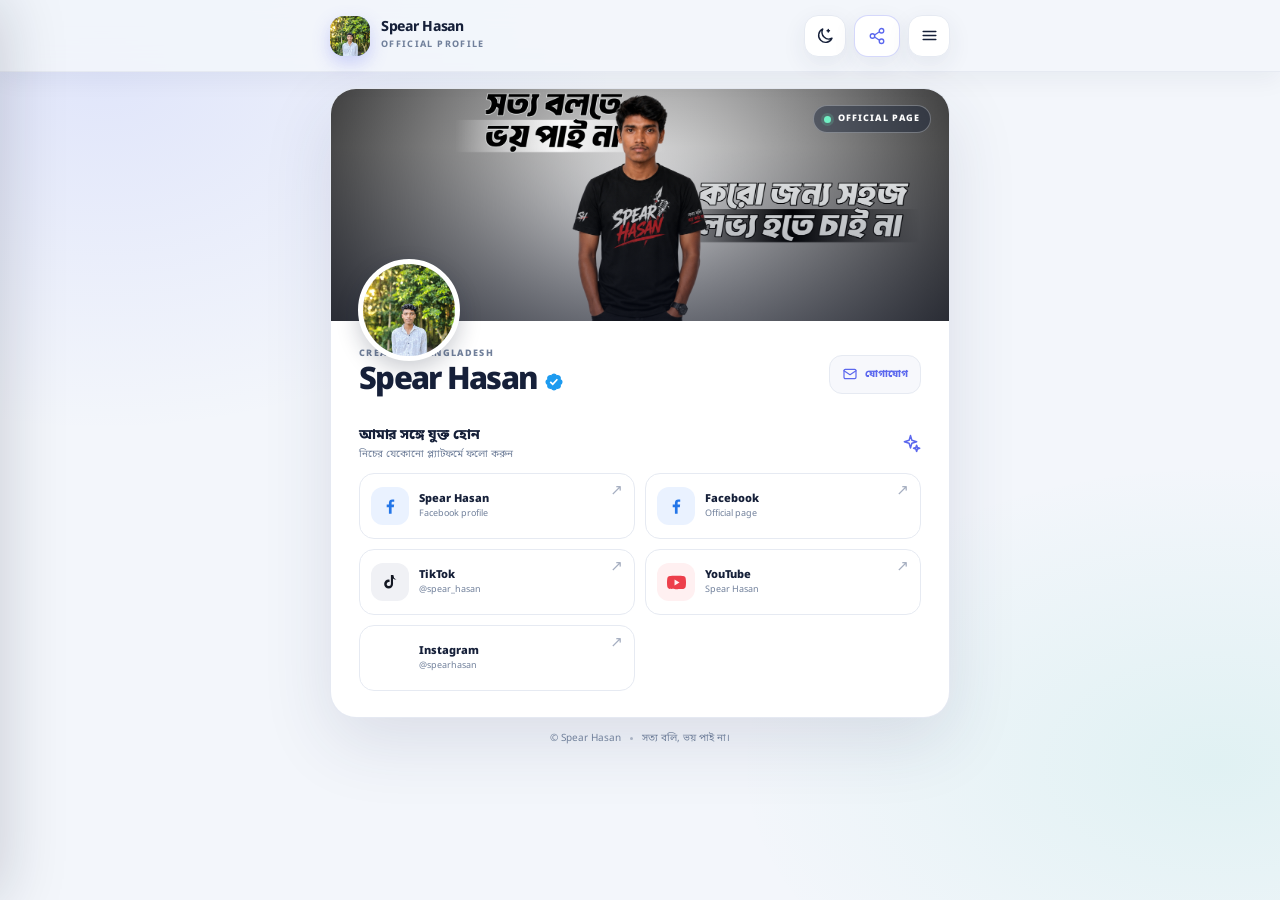
==== index.html @ 10ffd7e9 "Add comprehensive SEO metadata, structured data, and favicon references to homepage" ====
<!doctype html>
<html lang="bn">
<head>
  <meta charset="utf-8">
  <meta name="viewport" content="width=device-width, initial-scale=1">
  <meta name="theme-color" content="#f4f7fc">
  
  <!-- Primary SEO -->
  <meta name="description" content="Spear Hasan (স্পেয়ার হাসান) — Official website of a Bangladeshi content creator and YouTuber creating social-awareness and storytelling content.">
  <meta name="robots" content="index, follow, max-image-preview:large, max-snippet:-1, max-video-preview:-1">
  <meta name="author" content="Spear Hasan">
  <link rel="canonical" href="https://spearhasan.github.io/social/">
  
  <!-- Open Graph -->
  <meta property="og:type" content="website">
  <meta property="og:title" content="Spear Hasan | Official Website">
  <meta property="og:description" content="Official website of Spear Hasan — Bangladeshi content creator and YouTuber.">
  <meta property="og:url" content="https://spearhasan.github.io/social/">
  <meta property="og:site_name" content="Spear Hasan">
  <meta property="og:image" content="https://spearhasan.github.io/social/pngs/spear-hasan-profile.jpg">
  <meta property="og:image:alt" content="Spear Hasan official profile">
  
  <!-- Twitter Card -->
  <meta name="twitter:card" content="summary_large_image">
  <meta name="twitter:title" content="Spear Hasan | Official Website">
  <meta name="twitter:description" content="Official website of Spear Hasan — Bangladeshi content creator and YouTuber.">
  <meta name="twitter:image" content="https://spearhasan.github.io/social/pngs/spear-hasan-profile.jpg">
  <meta name="twitter:image:alt" content="Spear Hasan profile">
  
  <!-- Favicon -->
  <link rel="icon" type="image/png" sizes="16x16" href="https://spearhasan.github.io/social/pngs/Favicon/favicon-16x16.png">
  <link rel="icon" type="image/png" sizes="32x32" href="https://spearhasan.github.io/social/pngs/Favicon/favicon-32x32.png">
  <link rel="icon" type="image/png" sizes="48x48" href="https://spearhasan.github.io/social/pngs/Favicon/favicon-48x48.png">
  <link rel="icon" type="image/png" sizes="192x192" href="https://spearhasan.github.io/social/pngs/Favicon/favicon-192x192.png">
  <link rel="icon" type="image/png" sizes="512x512" href="https://spearhasan.github.io/social/pngs/Favicon/favicon-512x512.png">
  <link rel="apple-touch-icon" sizes="180x180" href="https://spearhasan.github.io/social/pngs/Favicon/favicon-180x180.png">
  <link rel="shortcut icon" href="https://spearhasan.github.io/social/pngs/Favicon/favicon.ico">
  
  <!-- Web App Manifest -->
  <link rel="manifest" href="https://spearhasan.github.io/social/site.webmanifest">
  
  <title>Spear Hasan | Official Website</title>
  
  <!-- Structured Data: Person + ProfilePage + WebSite -->
  <script type="application/ld+json">
  {
    "@context": "https://schema.org",
    "@graph": [
      {
        "@type": "WebSite",
        "@id": "https://spearhasan.github.io/social/#website",
        "url": "https://spearhasan.github.io/social/",
        "name": "Spear Hasan Official Website",
        "description": "Official website of Spear Hasan, a Bangladeshi content creator and YouTuber.",
        "publisher": {
          "@id": "https://spearhasan.github.io/social/#person"
        }
      },
      {
        "@type": "ProfilePage",
        "@id": "https://spearhasan.github.io/social/#profilepage",
        "url": "https://spearhasan.github.io/social/",
        "name": "Spear Hasan | Official Website",
        "description": "Official profile and social links of Spear Hasan.",
        "isPartOf": {
          "@id": "https://spearhasan.github.io/social/#website"
        },
        "mainEntity": {
          "@id": "https://spearhasan.github.io/social/#person"
        }
      },
      {
        "@type": "Person",
        "@id": "https://spearhasan.github.io/social/#person",
        "name": "Spear Hasan",
        "alternateName": [
          "স্পেয়ার হাসান",
          "স্পিয়ার হাসান",
          "SPEAR HASAN"
        ],
        "url": "https://spearhasan.github.io/social/",
        "image": {
          "@type": "ImageObject",
          "url": "https://spearhasan.github.io/social/pngs/spear-hasan-profile.jpg",
          "width": 512,
          "height": 512
        },
        "jobTitle": "Content Creator, YouTuber",
        "description": "Spear Hasan is a Bangladeshi content creator and YouTuber creating Bengali social-awareness and storytelling content.",
        "knowsAbout": [
          "Content Creation",
          "Social Awareness",
          "Storytelling",
          "Bengali Media"
        ],
        "sameAs": [
          "https://www.facebook.com/spearhasan1",
          "https://www.facebook.com/spearhasan2",
          "https://www.tiktok.com/@spear_hasan",
          "https://www.youtube.com/@spear_hasan",
          "https://www.instagram.com/spearhasan"
        ]
      }
    ]
  }
  </script>
  
  <link rel="stylesheet" href="style.css">
  <script src="main.js" defer></script>
</head>
<body data-theme="light">
  <svg class="icon-library" xmlns="http://www.w3.org/2000/svg" aria-hidden="true">
    <symbol id="i-menu" viewBox="0 0 24 24"><path d="M4 7h16M4 12h16M4 17h16"/></symbol>
    <symbol id="i-close" viewBox="0 0 24 24"><path d="m6 6 12 12M18 6 6 18"/></symbol>
    <symbol id="i-moon" viewBox="0 0 24 24"><path d="M20.2 15.4A8.6 8.6 0 0 1 8.6 3.8 8.8 8.8 0 1 0 20.2 15.4Z"/><path d="M15.5 4.5v3m-1.5-1.5h3"/></symbol>
    <symbol id="i-sun" viewBox="0 0 24 24"><circle cx="12" cy="12" r="4"/><path d="M12 2v2m0 16v2M4.93 4.93l1.42 1.42m11.3 11.3 1.42 1.42M2 12h2m16 0h2M4.93 19.07l1.42-1.42m11.3-11.3 1.42-1.42"/></symbol>
    <symbol id="i-home" viewBox="0 0 24 24"><path d="m3 10 9-7 9 7v10a1 1 0 0 1-1 1h-6v-7h-4v7H4a1 1 0 0 1-1-1z"/></symbol>
    <symbol id="i-mail" viewBox="0 0 24 24"><rect x="3" y="5" width="18" height="14" rx="2"/><path d="m3 7 9 6 9-6"/></symbol>
    <symbol id="i-share" viewBox="0 0 24 24"><circle cx="18" cy="5" r="3"/><circle cx="6" cy="12" r="3"/><circle cx="18" cy="19" r="3"/><path d="m8.7 10.7 6.6-4.4m-6.6 7 6.6 4.4"/></symbol>
    <symbol id="i-sparkles" viewBox="0 0 24 24"><path d="m12 3 1.6 5.4L19 10l-5.4 1.6L12 17l-1.6-5.4L5 10l5.4-1.6L12 3Z"/><path d="m19 14 .9 2.6L22.5 17.5l-2.6.9L19 21l-.9-2.6-2.6-.9 2.6-.9L19 14Z"/></symbol>
    <symbol id="i-eye" viewBox="0 0 24 24"><path d="M2 12s3.6-7 10-7 10 7 10 7-3.6 7-10 7-10-7-10-7Z"/><circle cx="12" cy="12" r="3"/></symbol>
    <symbol id="i-facebook" viewBox="0 0 24 24"><path fill="currentColor" stroke="none" d="M13.4 21v-8.2h2.8l.4-3.2h-3.2v-2c0-.9.3-1.6 1.6-1.6h1.7V3.1c-.3 0-1.3-.1-2.5-.1-2.5 0-4.2 1.5-4.2 4.3v2.3h-2.8v3.2h2.8V21h3.4z"/></symbol>
    <symbol id="i-tiktok" viewBox="0 0 24 24"><path fill="currentColor" stroke="none" d="M19.6 8.3a7.1 7.1 0 0 1-4.4-1.5v7.1a5.6 5.6 0 1 1-5.6-5.6c.4 0 .8 0 1.2.1v3.1a2.6 2.6 0 1 0 1.7 2.4V2.5h3.1a6.8 6.8 0 0 0 3.4 5.8v.3z"/></symbol>
    <symbol id="i-youtube" viewBox="0 0 24 24"><path fill="currentColor" stroke="none" d="M23.5 6.2a3 3 0 0 0-2.1-2.1C19.6 3.6 12 3.6 12 3.6s-7.6 0-9.4.5A3 3 0 0 0 .5 6.2 31 31 0 0 0 0 12a31 31 0 0 0 .5 5.8 3 3 0 0 0 2.1 2.1c1.8.5 9.4.5 9.4.5s7.6 0 9.4-.5a3 3 0 0 0 2.1-2.1 31 31 0 0 0 .5-5.8 31 31 0 0 0-.5-5.8zM9.5 15.7V8.3L15.8 12l-6.3 3.7z"/></symbol>
    <symbol id="i-copy" viewBox="0 0 24 24"><rect x="8" y="8" width="12" height="12" rx="2"/><path d="M16 8V5a2 2 0 0 0-2-2H5a2 2 0 0 0-2 2v9a2 2 0 0 0 2 2h3"/></symbol>
  </svg>

  <div class="site-shell">
    <header class="topbar">
      <a class="brand" href="https://spearhasan.github.io/social/" aria-label="Spear Hasan home">
        <img class="brand-mark media-protected" src="https://spearhasan.github.io/social/pngs/spear-hasan-profile.jpg" alt="Spear Hasan profile" width="40" height="40" loading="eager" decoding="async" draggable="false">
        <span><strong>Spear Hasan</strong><small>OFFICIAL PROFILE</small></span>
      </a>
      <div class="top-actions" aria-label="Page controls">
        <button class="icon-button" id="themeToggle" type="button" aria-label="থিম পরিবর্তন করুন" title="থিম পরিবর্তন"><svg class="icon"><use href="#i-sun"/></svg></button>
        <button class="header-share" id="shareButton" type="button" aria-label="প্রোফাইল শেয়ার করুন" title="শেয়ার"><svg class="icon"><use href="#i-share"/></svg></button>
        <button class="icon-button" id="menuToggle" type="button" aria-label="মেনু খুলুন" aria-expanded="false" title="মেনু"><svg class="icon"><use href="#i-menu"/></svg></button>
      </div>
    </header>

    <main id="tab-home" class="profile-card tab-content">
      <div class="cover-wrap media-protected">
        <img class="cover media-protected" src="https://spearhasan.github.io/social/pngs/cover.png" alt="Spear Hasan official cover image" fetchpriority="high" width="1200" height="630" loading="eager" decoding="async" draggable="false">
        <div class="cover-shade"></div>
        <span class="profile-tag"><span class="online-dot"></span> OFFICIAL PAGE</span>
        <img class="avatar media-protected" src="https://spearhasan.github.io/social/pngs/spear-hasan-profile.jpg" alt="Spear Hasan portrait" fetchpriority="high" width="102" height="102" loading="eager" decoding="async" draggable="false">
      </div>
      <section class="profile-content">
        <div class="identity-row">
          <div>
            <p class="eyebrow">CREATOR · BANGLADESH</p>
            <h1 id="profileName">Spear Hasan <span class="verified-badge" role="img" aria-label="Verified" title="Verified"></span></h1>
          </div>
          <a class="profile-contact" href="mailto:spearhasan@gmail.com?subject=যোগাযোগ" aria-label="ইমেইলে যোগাযোগ করুন"><svg class="icon"><use href="#i-mail"/></svg><span>যোগাযোগ</span></a>
        </div>
        <div class="section-heading"><div><h2>আমার সঙ্গে যুক্ত হোন</h2><p>নিচের যেকোনো প্ল্যাটফর্মে ফলো করুন</p></div><svg class="icon heading-sparkle"><use href="#i-sparkles"/></svg></div>
        <nav class="links" aria-label="সামাজিক যোগাযোগের লিংক">
          <a class="social-card facebook" href="https://www.facebook.com/spearhasan1" target="_blank" rel="noopener noreferrer me"><span class="social-icon"><svg class="icon"><use href="#i-facebook"/></svg></span><span class="social-copy"><strong>Spear Hasan</strong><small>Facebook profile</small></span><span class="link-arrow" aria-hidden="true">↗</span></a>
          <a class="social-card facebook" href="https://www.facebook.com/spearhasan2" target="_blank" rel="noopener noreferrer me"><span class="social-icon"><svg class="icon"><use href="#i-facebook"/></svg></span><span class="social-copy"><strong>Facebook</strong><small>Official page</small></span><span class="link-arrow" aria-hidden="true">↗</span></a>
          <a class="social-card tiktok" href="https://www.tiktok.com/@spear_hasan" target="_blank" rel="noopener noreferrer me"><span class="social-icon"><svg class="icon"><use href="#i-tiktok"/></svg></span><span class="social-copy"><strong>TikTok</strong><small>@spear_hasan</small></span><span class="link-arrow" aria-hidden="true">↗</span></a>
          <a class="social-card youtube" href="https://youtube.com/@spear_hasan" target="_blank" rel="noopener noreferrer me"><span class="social-icon"><svg class="icon"><use href="#i-youtube"/></svg></span><span class="social-copy"><strong>YouTube</strong><small>Spear Hasan</small></span><span class="link-arrow" aria-hidden="true">↗</span></a>
          <a class="social-card instagram" href="https://www.instagram.com/spearhasan" target="_blank" rel="noopener noreferrer me"><span class="social-icon"><svg class="icon"><use href="#i-instagram"/></svg></span><span class="social-copy"><strong>Instagram</strong><small>@spearhasan</small></span><span class="link-arrow" aria-hidden="true">↗</span></a>
        </nav>
      </section>
    </main>

    <footer class="site-footer"><span>© Spear Hasan</span><span class="footer-separator"></span><span>সত্য বলি, ভয় পাই না।</span></footer>
  </div>

  <div class="menu-backdrop" id="menuOverlay"></div>
  <aside class="sidebar" id="sidebar" aria-label="প্রধান মেনু" aria-hidden="true">
    <div class="drawer-heading"><div><span class="eyebrow">QUICK ACCESS</span><h2>মেনু</h2></div><button class="icon-button" id="closeMenu" type="button" aria-label="মেনু বন্ধ করুন"><svg class="icon"><use href="#i-close"/></svg></button></div>
    <img class="drawer-cover media-protected" src="https://spearhasan.github.io/social/pngs/cover.png" alt="" width="1200" height="630" draggable="false">
    <nav class="menu-list">
      <button class="menu-item" type="button" data-target="tab-home"><svg class="icon"><use href="#i-home"/></svg><span>হোম</span><span class="menu-arrow">↗</span></button>
      <a class="menu-item" href="mailto:spearhasan@gmail.com?subject=যোগাযোগ"><svg class="icon"><use href="#i-mail"/></svg><span>ইমেইল</span><span class="menu-arrow">↗</span></a>
      <a class="menu-item" href="https://spearhasan.github.io/social/ai-remover/"><svg class="icon"><use href="#i-sparkles"/></svg><span>AI Remover</span><span class="menu-arrow">↗</span></a>
    </nav>
    <div class="visitor-box" id="visitorBox"><svg class="icon"><use href="#i-eye"/></svg><span>ভিজিটর</span><strong id="visitorCount">0</strong></div>
    <p class="drawer-footnote">Spear Hasan · Bangladesh</p>
  </aside>

  <div class="modal-backdrop" id="shareOverlay"></div>
  <section class="share-modal" id="sharePopup" role="dialog" aria-modal="true" aria-labelledby="shareTitle" aria-hidden="true">
    <button class="modal-close icon-button" id="closeSharePopup" type="button" aria-label="বন্ধ করুন"><svg class="icon"><use href="#i-close"/></svg></button>
    <span class="modal-icon"><svg class="icon"><use href="#i-share"/></svg></span>
    <p class="eyebrow">SPREAD THE WORD</p>
    <h2 id="shareTitle">প্রোফাইল শেয়ার করুন</h2>
    <p class="modal-description">এই লিংকটি কপি করে বন্ধুদের সঙ্গে শেয়ার করুন।</p>
    <img id="qrImage" alt="প্রোফাইল লিংকের QR কোড">
    <div class="copy-row"><input id="shareLink" type="text" readonly aria-label="শেয়ার লিংক"><button id="copyShareBtn" type="button" aria-label="লিংক কপি করুন"><svg class="icon"><use href="#i-copy"/></svg></button></div>
    <button class="share-button modal-copy" id="copyShareText" type="button"><svg class="icon"><use href="#i-copy"/></svg><span>লিংক কপি করুন</span></button>
  </section>
  <div class="toast" id="toast" role="status" aria-live="polite"></div>
</body>
</html>
---- style.css ----
@import url('https://fonts.googleapis.com/css2?family=Noto+Sans+Bengali:wght@400;500;600;700;800&display=swap');

:root {
  color-scheme: light;
  --page: #f3f6fb;
  --page-glow: rgba(90, 110, 246, .12);
  --surface: #ffffff;
  --surface-soft: #f7f8fc;
  --ink: #162039;
  --muted: #71809b;
  --line: #e6eaf2;
  --accent: #5c68ee;
  --accent-strong: #4754d8;
  --mint: #18a985;
  --shadow: 0 24px 70px rgba(39, 53, 87, .12);
  --soft-shadow: 0 8px 24px rgba(39, 53, 87, .08);
}

* { box-sizing: border-box; }
html { min-width: 320px; min-height: 100%; scroll-behavior: smooth; scroll-padding-top: 88px; }
body {
  min-width: 320px;
  min-height: 100vh;
  margin: 0;
  padding: 88px 18px 18px;
  overflow-x: hidden;
  color: var(--ink);
  background:
    radial-gradient(ellipse at 8% 8%, var(--page-glow), transparent 32rem),
    radial-gradient(ellipse at 95% 85%, rgba(34, 192, 161, .09), transparent 30rem),
    var(--page);
  font-family: "Noto Sans Bengali", system-ui, -apple-system, "Segoe UI", sans-serif;
  transition: background .25s ease, color .25s ease;
}
body[data-theme="dark"] {
  color-scheme: dark;
  --page: #101421;
  --page-glow: rgba(94, 108, 245, .14);
  --surface: #1a2030;
  --surface-soft: #222a3d;
  --ink: #f4f6fb;
  --muted: #aab3c6;
  --line: #30394e;
  --accent: #8992ff;
  --accent-strong: #a7adff;
  --mint: #52d7b0;
  --shadow: 0 24px 70px rgba(0, 0, 0, .35);
  --soft-shadow: 0 8px 24px rgba(0, 0, 0, .2);
}
button, input { font: inherit; }
button { color: inherit; }
a { color: inherit; }
button:focus-visible, a:focus-visible, input:focus-visible { outline: 3px solid rgba(92, 104, 238, .4); outline-offset: 3px; }
.icon-library { position: absolute; width: 0; height: 0; overflow: hidden; }
.icon { width: 21px; height: 21px; display: block; fill: none; stroke: currentColor; stroke-width: 1.8; stroke-linecap: round; stroke-linejoin: round; }
.site-shell { width: min(100%, 620px); margin: 0 auto; }
.topbar { position: fixed; z-index: 20; top: 0; left: 50%; transform: translateX(-50%); width: 100vw; min-height: 72px; margin: 0; padding: 9px max(12px, calc((100vw - 620px) / 2)); display: flex; align-items: center; justify-content: space-between; border-bottom: 1px solid var(--line); background: var(--page); background: color-mix(in srgb, var(--page) 88%, transparent); box-shadow: 0 8px 24px rgba(20, 30, 55, .05); backdrop-filter: blur(16px); -webkit-backdrop-filter: blur(16px); }
.brand { display: inline-flex; align-items: center; gap: 11px; text-decoration: none; }
.brand-mark { width: 40px; height: 40px; flex: 0 0 auto; display: block; border-radius: 14px; object-fit: cover; object-position: center 26%; background: linear-gradient(145deg, #7884ff, #4f59dd); box-shadow: 0 7px 18px rgba(92, 104, 238, .28); }
.brand strong, .brand small { display: block; }
.brand strong { font-size: 14px; line-height: 1.2; letter-spacing: -.02em; }
.brand small { margin-top: 3px; color: var(--muted); font-size: 9px; font-weight: 700; letter-spacing: .15em; }
.top-actions { display: flex; align-items: center; gap: 8px; }
.icon-button { width: 42px; height: 42px; display: inline-grid; place-items: center; border: 1px solid var(--line); border-radius: 14px; color: var(--ink); background: var(--surface); box-shadow: var(--soft-shadow); cursor: pointer; transition: transform .18s ease, border-color .18s ease, background .18s ease; }
.icon-button:hover { transform: translateY(-2px); border-color: rgba(92, 104, 238, .38); }
.icon-button .icon { width: 19px; height: 19px; }
.header-share { min-height: 42px; padding: 0 13px; display: inline-flex; align-items: center; justify-content: center; gap: 8px; border: 1px solid rgba(92, 104, 238, .26); border-radius: 14px; color: var(--accent); background: var(--surface); box-shadow: var(--soft-shadow); font-size: 11px; font-weight: 800; cursor: pointer; transition: transform .18s ease, border-color .18s ease, background .18s ease; }
.header-share:hover { transform: translateY(-2px); border-color: rgba(92, 104, 238, .5); background: var(--surface-soft); }
.header-share .icon { width: 18px; height: 18px; }
.profile-card { overflow: hidden; border: 1px solid rgba(225, 230, 240, .85); border-radius: 26px; background: var(--surface); box-shadow: var(--shadow); transition: background-color .25s ease, border-color .25s ease, color .25s ease, box-shadow .25s ease; }
body[data-theme="dark"] .profile-card { border-color: var(--line); }
.cover-wrap { height: auto; aspect-ratio: 3264 / 1226; position: relative; background: #dbe1ec; }
.cover { width: 100%; height: 100%; display: block; object-fit: cover; object-position: center; }
.cover-shade { position: absolute; inset: 0; background: linear-gradient(180deg, rgba(12, 18, 37, .02) 25%, rgba(12, 18, 37, .44) 100%); }
.profile-tag { position: absolute; right: 18px; top: 16px; display: inline-flex; align-items: center; gap: 7px; padding: 7px 10px; border: 1px solid rgba(255, 255, 255, .3); border-radius: 999px; color: #fff; background: rgba(22, 31, 54, .45); backdrop-filter: blur(12px); font-size: 9px; font-weight: 800; letter-spacing: .12em; }
.online-dot { width: 7px; height: 7px; border-radius: 50%; background: #71f0c4; box-shadow: 0 0 0 3px rgba(113, 240, 196, .17); }
.avatar { position: absolute; left: 27px; bottom: -40px; width: 102px; height: 102px; border: 5px solid var(--surface); border-radius: 50%; object-fit: cover; object-position: center 26%; background: #e6eaf2; box-shadow: 0 8px 22px rgba(18, 28, 51, .22); }
.media-protected { -webkit-user-drag: none; -webkit-touch-callout: none; user-select: none; }
.media-protected img, img.media-protected { -webkit-user-drag: none; -webkit-touch-callout: none; user-select: none; }
.profile-content { padding: 18px 28px 26px; }
.identity-row { min-height: 70px; margin-bottom: 17px; display: flex; align-items: center; justify-content: space-between; gap: 12px; }
.eyebrow { margin: 0 0 4px; color: var(--muted); font-size: 9px; font-weight: 800; letter-spacing: .15em; }
h1 { margin: 0; display: flex; align-items: center; gap: 7px; font-size: clamp(25px, 6vw, 31px); font-weight: 800; letter-spacing: -.055em; line-height: 1.18; }
.verified-badge { width: 20px; height: 20px; flex: 0 0 auto; display: inline-block; background: url("https://spearhasan.github.io/social/pngs/verified-badge.svg") center / contain no-repeat; }
.profile-contact { min-height: 39px; padding: 0 12px; flex: 0 0 auto; display: inline-flex; align-items: center; justify-content: center; gap: 7px; border: 1px solid var(--line); border-radius: 13px; color: var(--accent); background: var(--surface-soft); text-decoration: none; font-size: 10px; font-weight: 800; white-space: nowrap; transition: transform .18s ease, border-color .18s ease, background .18s ease; }
.profile-contact:hover { transform: translateY(-1px); border-color: rgba(92, 104, 238, .4); }
.profile-contact .icon { width: 16px; height: 16px; }
.section-heading { margin-bottom: 12px; display: flex; align-items: center; justify-content: space-between; }
.section-heading h2 { margin: 0; font-size: 14px; font-weight: 800; letter-spacing: -.02em; }
.section-heading p { margin: 3px 0 0; color: var(--muted); font-size: 10px; }
.heading-sparkle { color: var(--accent); }
.links { display: grid; grid-template-columns: repeat(2, minmax(0, 1fr)); gap: 10px; }
.social-card { min-width: 0; min-height: 66px; padding: 10px 11px; display: flex; align-items: center; gap: 10px; border: 1px solid var(--line); border-radius: 15px; text-decoration: none; background: var(--surface); transition: transform .18s ease, border-color .18s ease, box-shadow .18s ease, background .18s ease; }
.social-card:hover { transform: translateY(-2px); border-color: rgba(92, 104, 238, .35); box-shadow: var(--soft-shadow); background: var(--surface-soft); }
.social-icon { width: 38px; height: 38px; flex: 0 0 auto; display: grid; place-items: center; border-radius: 12px; }
.social-icon .icon { width: 19px; height: 19px; }
.facebook .social-icon { color: #2476e8; background: #eaf2ff; }
.tiktok .social-icon { color: #131722; background: #f0f1f5; }
.youtube .social-icon { color: #ed3f4b; background: #fff0f1; }
body[data-theme="dark"] .facebook .social-icon { color: #8eb9ff; background: rgba(36, 118, 232, .16); }
body[data-theme="dark"] .tiktok .social-icon { color: #fff; background: rgba(255, 255, 255, .09); }
body[data-theme="dark"] .youtube .social-icon { color: #ff8991; background: rgba(237, 63, 75, .15); }
.social-copy { min-width: 0; flex: 1; }
.social-copy strong, .social-copy small { display: block; overflow: hidden; text-overflow: ellipsis; white-space: nowrap; }
.social-copy strong { font-size: 11px; font-weight: 800; }
.social-copy small { margin-top: 2px; color: var(--muted); font-size: 9px; }
.link-arrow { align-self: flex-start; color: #a5aec0; font-size: 15px; line-height: 1; }
.share-button { width: 100%; min-height: 48px; margin-top: 15px; padding: 11px 16px; display: flex; align-items: center; justify-content: center; gap: 9px; border: 0; border-radius: 14px; color: #fff; background: linear-gradient(105deg, #6674f4, #535fdd); box-shadow: 0 9px 20px rgba(92, 104, 238, .24); font-size: 12px; font-weight: 800; cursor: pointer; transition: transform .18s ease, box-shadow .18s ease; }
.share-button:hover { transform: translateY(-2px); box-shadow: 0 12px 24px rgba(92, 104, 238, .3); }
.share-button .icon { width: 18px; height: 18px; }
.site-footer { padding: 14px 0 0; display: flex; align-items: center; justify-content: center; gap: 9px; color: var(--muted); font-size: 10px; }
.footer-separator { width: 3px; height: 3px; border-radius: 50%; background: #a9b2c3; }
.menu-backdrop, .modal-backdrop { position: fixed; inset: 0; z-index: 30; background: rgba(12, 18, 34, .44); opacity: 0; visibility: hidden; transition: opacity .22s ease, visibility .22s ease; backdrop-filter: blur(4px); }
.menu-backdrop.active, .modal-backdrop.active { opacity: 1; visibility: visible; }
.sidebar { position: fixed; inset: 0 auto 0 0; z-index: 40; width: min(340px, calc(100vw - 42px)); padding: 22px; display: flex; flex-direction: column; background: var(--surface); box-shadow: 20px 0 60px rgba(16, 24, 43, .18); transform: translateX(-105%); transition: transform .28s cubic-bezier(.2,.8,.2,1); }
.sidebar.active { transform: translateX(0); }
.drawer-heading { margin-bottom: 17px; display: flex; align-items: center; justify-content: space-between; }
.drawer-heading h2 { margin: 0; font-size: 23px; }
.drawer-cover { width: 100%; height: 116px; display: block; border-radius: 16px; object-fit: cover; object-position: center; }
.menu-list { margin-top: 19px; display: grid; gap: 8px; }
.menu-item { width: 100%; min-height: 50px; padding: 10px 12px; display: flex; align-items: center; gap: 12px; border: 1px solid transparent; border-radius: 13px; color: var(--ink); background: transparent; text-decoration: none; font-size: 13px; font-weight: 700; text-align: left; cursor: pointer; transition: background .16s ease, border-color .16s ease; }
.menu-item:hover { border-color: var(--line); background: var(--surface-soft); }
.menu-item .icon { color: var(--accent); }
.menu-arrow { margin-left: auto; color: var(--muted); }
.visitor-box { margin-top: auto; padding: 13px 12px; display: flex; align-items: center; gap: 10px; border: 1px solid var(--line); border-radius: 14px; color: var(--muted); background: var(--surface-soft); font-size: 12px; }
.visitor-box .icon { color: var(--accent); }
.visitor-box strong { margin-left: auto; color: var(--ink); font-size: 14px; }
.drawer-footnote { margin: 14px 0 0; color: var(--muted); font-size: 10px; text-align: center; }
.modal-backdrop { z-index: 50; }
.share-modal { position: fixed; z-index: 60; top: 50%; left: 50%; width: min(420px, calc(100vw - 32px)); padding: 28px; border: 1px solid var(--line); border-radius: 24px; color: var(--ink); background: var(--surface); box-shadow: var(--shadow); text-align: center; opacity: 0; visibility: hidden; transform: translate(-50%, -46%) scale(.97); transition: opacity .2s ease, visibility .2s ease, transform .2s ease; }
.share-modal.active { opacity: 1; visibility: visible; transform: translate(-50%, -50%) scale(1); }
.modal-close { position: absolute; top: 13px; right: 13px; width: 36px; height: 36px; box-shadow: none; }
.modal-icon { width: 48px; height: 48px; margin: 0 auto 14px; display: grid; place-items: center; border-radius: 16px; color: var(--accent); background: rgba(92, 104, 238, .11); }
.share-modal .eyebrow { margin-bottom: 5px; }
.share-modal h2 { margin: 0; font-size: 21px; }
.modal-description { margin: 7px 0 14px; color: var(--muted); font-size: 12px; }
#qrImage { width: 118px; height: 118px; margin: 0 auto 14px; display: none; border: 1px solid var(--line); border-radius: 12px; background: #fff; }
#qrImage[src]:not([src=""]) { display: block; }
.copy-row { display: flex; gap: 7px; }
.copy-row input { min-width: 0; flex: 1; padding: 10px 11px; border: 1px solid var(--line); border-radius: 11px; color: var(--ink); background: var(--surface-soft); font-size: 11px; }
.copy-row button { width: 42px; flex: 0 0 auto; display: grid; place-items: center; border: 0; border-radius: 11px; color: #fff; background: var(--accent); cursor: pointer; }
.copy-row button .icon { width: 18px; height: 18px; }
.modal-copy { min-height: 42px; margin-top: 10px; }
.toast { position: fixed; z-index: 80; left: 50%; bottom: 24px; max-width: calc(100vw - 32px); padding: 11px 16px; border-radius: 999px; color: #fff; background: #202941; box-shadow: var(--shadow); font-size: 12px; opacity: 0; pointer-events: none; transform: translate(-50%, 8px); transition: opacity .2s ease, transform .2s ease; }
.toast.is-visible { opacity: 1; transform: translate(-50%, 0); }

::view-transition-group(root), ::view-transition-image-pair(root) { isolation: isolate; }
::view-transition-old(root) { z-index: 1; animation: none; }
::view-transition-new(root) { z-index: 2; animation: none; }
html.theme-ripple-active * { transition: none !important; }

@media (max-width: 520px) {
  html { scroll-padding-top: 78px; }
  body { padding: 80px 12px 14px; }
  .topbar { min-height: 66px; padding-top: 8px; padding-bottom: 8px; }
  .header-share { width: 40px; min-height: 40px; padding: 0; }
  .header-share span { display: none; }
  .profile-card { border-radius: 22px; }
  .cover-wrap { height: auto; aspect-ratio: 3264 / 1226; }
  .profile-content { padding: 16px 17px 19px; }
  .avatar { left: 17px; width: 88px; height: 88px; bottom: -34px; }
  .identity-row { min-height: 64px; margin-bottom: 12px; }
  .links { gap: 8px; }
  .social-card { min-height: 62px; padding: 8px; gap: 8px; }
  .social-icon { width: 33px; height: 33px; border-radius: 10px; }
  .social-copy strong { font-size: 10px; }
  .social-copy small { font-size: 8px; }
}
@media (max-width: 360px) {
  .links { grid-template-columns: 1fr; }
  .brand strong { font-size: 12px; }
  .top-actions { gap: 5px; }
  .icon-button { width: 38px; height: 38px; }
}
@media (prefers-reduced-motion: reduce) {
  *, *::before, *::after { scroll-behavior: auto !important; animation-duration: .01ms !important; transition-duration: .01ms !important; }
}
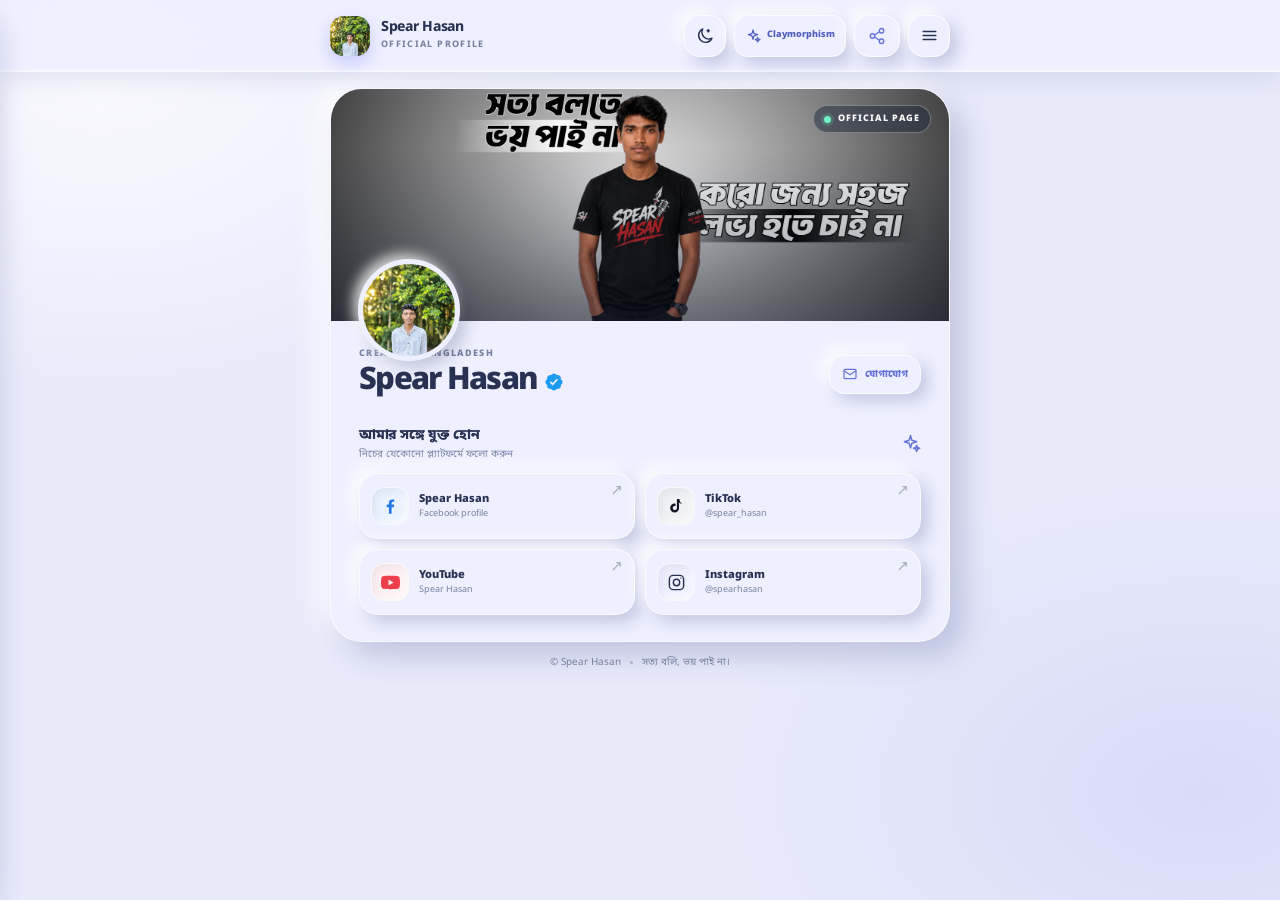
==== commit 7eb0edd7: "Add animated header material design cycle" ====
--- a/index.html
+++ b/index.html
@@ -108,7 +108,7 @@
   <link rel="stylesheet" href="style.css">
   <script src="main.js" defer></script>
 </head>
-<body data-theme="light">
+<body data-theme="light" data-design="clay">
   <svg class="icon-library" xmlns="http://www.w3.org/2000/svg" aria-hidden="true">
     <symbol id="i-menu" viewBox="0 0 24 24"><path d="M4 7h16M4 12h16M4 17h16"/></symbol>
     <symbol id="i-close" viewBox="0 0 24 24"><path d="m6 6 12 12M18 6 6 18"/></symbol>
@@ -122,6 +122,7 @@
     <symbol id="i-facebook" viewBox="0 0 24 24"><path fill="currentColor" stroke="none" d="M13.4 21v-8.2h2.8l.4-3.2h-3.2v-2c0-.9.3-1.6 1.6-1.6h1.7V3.1c-.3 0-1.3-.1-2.5-.1-2.5 0-4.2 1.5-4.2 4.3v2.3h-2.8v3.2h2.8V21h3.4z"/></symbol>
     <symbol id="i-tiktok" viewBox="0 0 24 24"><path fill="currentColor" stroke="none" d="M19.6 8.3a7.1 7.1 0 0 1-4.4-1.5v7.1a5.6 5.6 0 1 1-5.6-5.6c.4 0 .8 0 1.2.1v3.1a2.6 2.6 0 1 0 1.7 2.4V2.5h3.1a6.8 6.8 0 0 0 3.4 5.8v.3z"/></symbol>
     <symbol id="i-youtube" viewBox="0 0 24 24"><path fill="currentColor" stroke="none" d="M23.5 6.2a3 3 0 0 0-2.1-2.1C19.6 3.6 12 3.6 12 3.6s-7.6 0-9.4.5A3 3 0 0 0 .5 6.2 31 31 0 0 0 0 12a31 31 0 0 0 .5 5.8 3 3 0 0 0 2.1 2.1c1.8.5 9.4.5 9.4.5s7.6 0 9.4-.5a3 3 0 0 0 2.1-2.1 31 31 0 0 0 .5-5.8 31 31 0 0 0-.5-5.8zM9.5 15.7V8.3L15.8 12l-6.3 3.7z"/></symbol>
+    <symbol id="i-instagram" viewBox="0 0 24 24"><rect x="3" y="3" width="18" height="18" rx="5"/><circle cx="12" cy="12" r="4"/><circle cx="17.5" cy="6.5" r=".8" fill="currentColor" stroke="none"/></symbol>
     <symbol id="i-copy" viewBox="0 0 24 24"><rect x="8" y="8" width="12" height="12" rx="2"/><path d="M16 8V5a2 2 0 0 0-2-2H5a2 2 0 0 0-2 2v9a2 2 0 0 0 2 2h3"/></symbol>
   </svg>
 
@@ -133,6 +134,7 @@
       </a>
       <div class="top-actions" aria-label="Page controls">
         <button class="icon-button" id="themeToggle" type="button" aria-label="থিম পরিবর্তন করুন" title="থিম পরিবর্তন"><svg class="icon"><use href="#i-sun"/></svg></button>
+        <button class="design-toggle" id="designToggle" type="button" aria-label="ডিজাইন পরিবর্তন করুন" title="ডিজাইন পরিবর্তন"><svg class="icon"><use href="#i-sparkles"/></svg><span class="design-label-full">Claymorphism</span><span class="design-label-short" aria-hidden="true">Clay</span></button>
         <button class="header-share" id="shareButton" type="button" aria-label="প্রোফাইল শেয়ার করুন" title="শেয়ার"><svg class="icon"><use href="#i-share"/></svg></button>
         <button class="icon-button" id="menuToggle" type="button" aria-label="মেনু খুলুন" aria-expanded="false" title="মেনু"><svg class="icon"><use href="#i-menu"/></svg></button>
       </div>
@@ -156,7 +158,6 @@
         <div class="section-heading"><div><h2>আমার সঙ্গে যুক্ত হোন</h2><p>নিচের যেকোনো প্ল্যাটফর্মে ফলো করুন</p></div><svg class="icon heading-sparkle"><use href="#i-sparkles"/></svg></div>
         <nav class="links" aria-label="সামাজিক যোগাযোগের লিংক">
           <a class="social-card facebook" href="https://www.facebook.com/spearhasan1" target="_blank" rel="noopener noreferrer me"><span class="social-icon"><svg class="icon"><use href="#i-facebook"/></svg></span><span class="social-copy"><strong>Spear Hasan</strong><small>Facebook profile</small></span><span class="link-arrow" aria-hidden="true">↗</span></a>
-          <a class="social-card facebook" href="https://www.facebook.com/spearhasan2" target="_blank" rel="noopener noreferrer me"><span class="social-icon"><svg class="icon"><use href="#i-facebook"/></svg></span><span class="social-copy"><strong>Facebook</strong><small>Official page</small></span><span class="link-arrow" aria-hidden="true">↗</span></a>
           <a class="social-card tiktok" href="https://www.tiktok.com/@spear_hasan" target="_blank" rel="noopener noreferrer me"><span class="social-icon"><svg class="icon"><use href="#i-tiktok"/></svg></span><span class="social-copy"><strong>TikTok</strong><small>@spear_hasan</small></span><span class="link-arrow" aria-hidden="true">↗</span></a>
           <a class="social-card youtube" href="https://youtube.com/@spear_hasan" target="_blank" rel="noopener noreferrer me"><span class="social-icon"><svg class="icon"><use href="#i-youtube"/></svg></span><span class="social-copy"><strong>YouTube</strong><small>Spear Hasan</small></span><span class="link-arrow" aria-hidden="true">↗</span></a>
           <a class="social-card instagram" href="https://www.instagram.com/spearhasan" target="_blank" rel="noopener noreferrer me"><span class="social-icon"><svg class="icon"><use href="#i-instagram"/></svg></span><span class="social-copy"><strong>Instagram</strong><small>@spearhasan</small></span><span class="link-arrow" aria-hidden="true">↗</span></a>
--- a/style.css
+++ b/style.css
@@ -175,3 +175,605 @@
 @media (prefers-reduced-motion: reduce) {
   *, *::before, *::after { scroll-behavior: auto !important; animation-duration: .01ms !important; transition-duration: .01ms !important; }
 }
+
+
+/* Local-only Clay UI preview: tactile, softly extruded surfaces. */
+:root {
+  --page: #e9ebfb;
+  --page-glow: rgba(124, 136, 232, .18);
+  --surface: #eef0ff;
+  --surface-soft: #e6e9fb;
+  --ink: #293252;
+  --muted: #7780a0;
+  --line: rgba(255, 255, 255, .72);
+  --accent: #6875d8;
+  --accent-strong: #505fbd;
+  --mint: #31a98d;
+  --shadow: 14px 14px 30px rgba(164, 171, 207, .62), -12px -12px 28px rgba(255, 255, 255, .92);
+  --soft-shadow: 7px 7px 16px rgba(164, 171, 207, .58), -7px -7px 16px rgba(255, 255, 255, .9);
+}
+
+body {
+  background:
+    radial-gradient(ellipse at 8% 7%, rgba(255, 255, 255, .78), transparent 29rem),
+    radial-gradient(ellipse at 94% 88%, rgba(144, 156, 239, .2), transparent 31rem),
+    var(--page);
+}
+
+body[data-theme="dark"] {
+  --page: #171b2d;
+  --page-glow: rgba(117, 128, 229, .18);
+  --surface: #20263b;
+  --surface-soft: #1c2236;
+  --ink: #eff1ff;
+  --muted: #a8b0d0;
+  --line: rgba(255, 255, 255, .07);
+  --accent: #a4adff;
+  --accent-strong: #c0c6ff;
+  --mint: #62d7b4;
+  --shadow: 14px 14px 30px rgba(7, 10, 21, .52), -10px -10px 24px rgba(57, 66, 103, .32);
+  --soft-shadow: 7px 7px 16px rgba(7, 10, 21, .46), -6px -6px 15px rgba(57, 66, 103, .3);
+}
+
+.topbar {
+  border: 0;
+  border-bottom: 1px solid rgba(255, 255, 255, .48);
+  background: color-mix(in srgb, var(--surface) 88%, transparent);
+  box-shadow: 0 8px 22px rgba(146, 153, 190, .22), inset 0 -1px 0 rgba(255, 255, 255, .68);
+  backdrop-filter: blur(20px) saturate(1.15);
+  -webkit-backdrop-filter: blur(20px) saturate(1.15);
+}
+body[data-theme="dark"] .topbar {
+  border-bottom-color: rgba(255, 255, 255, .06);
+  box-shadow: 0 8px 24px rgba(4, 6, 15, .3), inset 0 -1px 0 rgba(255, 255, 255, .04);
+}
+
+.icon-button,
+.header-share,
+.profile-contact,
+.social-card,
+.sidebar,
+.share-modal,
+.visitor-box {
+  border: 1px solid var(--line);
+  background: var(--surface);
+  box-shadow: var(--soft-shadow);
+}
+.icon-button,
+.header-share,
+.profile-contact { border-radius: 16px; }
+.icon-button:hover,
+.header-share:hover,
+.profile-contact:hover,
+.social-card:hover {
+  border-color: rgba(121, 132, 218, .24);
+  box-shadow: 10px 10px 22px rgba(164, 171, 207, .55), -9px -9px 20px rgba(255, 255, 255, .9);
+}
+body[data-theme="dark"] .icon-button:hover,
+body[data-theme="dark"] .header-share:hover,
+body[data-theme="dark"] .profile-contact:hover,
+body[data-theme="dark"] .social-card:hover {
+  border-color: rgba(164, 173, 255, .18);
+  box-shadow: 9px 9px 20px rgba(7, 10, 21, .52), -8px -8px 19px rgba(57, 66, 103, .34);
+}
+.icon-button:active,
+.header-share:active,
+.profile-contact:active,
+.social-card:active,
+.menu-item:active,
+.share-button:active {
+  transform: translateY(1px) scale(.985);
+  box-shadow: inset 4px 4px 9px rgba(164, 171, 207, .42), inset -4px -4px 9px rgba(255, 255, 255, .72);
+}
+body[data-theme="dark"] .icon-button:active,
+body[data-theme="dark"] .header-share:active,
+body[data-theme="dark"] .profile-contact:active,
+body[data-theme="dark"] .social-card:active,
+body[data-theme="dark"] .menu-item:active,
+body[data-theme="dark"] .share-button:active {
+  box-shadow: inset 4px 4px 9px rgba(7, 10, 21, .48), inset -4px -4px 9px rgba(57, 66, 103, .3);
+}
+
+.profile-card {
+  border: 1px solid rgba(255, 255, 255, .72);
+  border-radius: 32px;
+  background: var(--surface);
+  box-shadow: var(--shadow);
+}
+body[data-theme="dark"] .profile-card { border-color: rgba(255, 255, 255, .07); }
+.cover-wrap { background: var(--surface-soft); }
+.avatar {
+  border-color: var(--surface);
+  box-shadow: 7px 7px 16px rgba(41, 50, 82, .22), -5px -5px 13px rgba(255, 255, 255, .8);
+}
+body[data-theme="dark"] .avatar {
+  box-shadow: 7px 7px 16px rgba(7, 10, 21, .42), -5px -5px 12px rgba(57, 66, 103, .4);
+}
+
+.social-card {
+  border-radius: 19px;
+  transition: transform .2s ease, border-color .2s ease, box-shadow .2s ease, background .2s ease;
+}
+.social-card:hover {
+  transform: translateY(-3px);
+  background: var(--surface);
+}
+.social-icon {
+  border: 1px solid rgba(255, 255, 255, .58);
+  border-radius: 13px;
+  box-shadow: inset 3px 3px 7px rgba(120, 130, 170, .13), inset -3px -3px 7px rgba(255, 255, 255, .72);
+}
+body[data-theme="dark"] .social-icon {
+  border-color: rgba(255, 255, 255, .05);
+  box-shadow: inset 3px 3px 7px rgba(7, 10, 21, .24), inset -3px -3px 7px rgba(57, 66, 103, .18);
+}
+.share-button {
+  border: 1px solid rgba(255, 255, 255, .28);
+  border-radius: 16px;
+  background: linear-gradient(145deg, #7885e8, #5d69cc);
+  box-shadow: 7px 7px 15px rgba(116, 126, 199, .38), -5px -5px 13px rgba(255, 255, 255, .75);
+}
+.share-button:hover { box-shadow: 9px 9px 18px rgba(116, 126, 199, .42), -7px -7px 15px rgba(255, 255, 255, .78); }
+body[data-theme="dark"] .share-button {
+  border-color: rgba(255, 255, 255, .08);
+  background: linear-gradient(145deg, #6876da, #4e5ab5);
+  box-shadow: 7px 7px 15px rgba(7, 10, 21, .42), -5px -5px 13px rgba(57, 66, 103, .3);
+}
+
+.sidebar,
+.share-modal {
+  border-radius: 27px;
+  background: var(--surface);
+  box-shadow: var(--shadow);
+}
+.drawer-cover { box-shadow: var(--soft-shadow); }
+.menu-item {
+  border: 1px solid transparent;
+  border-radius: 15px;
+  transition: background .18s ease, border-color .18s ease, box-shadow .18s ease, transform .18s ease;
+}
+.menu-item:hover {
+  border-color: var(--line);
+  background: var(--surface);
+  box-shadow: var(--soft-shadow);
+}
+.visitor-box { border-radius: 17px; }
+.modal-icon {
+  border: 1px solid var(--line);
+  background: var(--surface);
+  box-shadow: var(--soft-shadow);
+}
+.copy-row input {
+  border-color: var(--line);
+  border-radius: 14px;
+  box-shadow: inset 4px 4px 8px rgba(164, 171, 207, .32), inset -4px -4px 8px rgba(255, 255, 255, .8);
+}
+body[data-theme="dark"] .copy-row input {
+  box-shadow: inset 4px 4px 8px rgba(7, 10, 21, .35), inset -4px -4px 8px rgba(57, 66, 103, .22);
+}
+.copy-row button { border-radius: 13px; box-shadow: var(--soft-shadow); }
+.toast { box-shadow: var(--shadow); }
+:focus-visible { outline-color: rgba(104, 117, 216, .68); }
+
+@media (max-width: 520px) {
+  .profile-card { border-radius: 27px; }
+  .social-card { border-radius: 16px; }
+}
+@media (prefers-reduced-motion: reduce) {
+  .icon-button, .header-share, .profile-contact, .social-card, .menu-item, .share-button { transition: none; }
+}
+
+
+/* Theme studio: compact material selector inside the header drawer. */
+.sidebar { overflow-y: auto; overscroll-behavior: contain; }
+.theme-studio {
+  margin: 13px 0 7px;
+  padding: 12px 10px 10px;
+  border: 1px solid var(--line);
+  border-radius: 18px;
+  background: var(--surface-soft);
+  box-shadow: inset 3px 3px 7px rgba(164, 171, 207, .22), inset -3px -3px 7px rgba(255, 255, 255, .66);
+}
+.theme-studio-head { margin-bottom: 9px; display: flex; align-items: center; justify-content: space-between; gap: 8px; }
+.theme-studio-kicker { color: var(--muted); font-size: 8px; font-weight: 800; letter-spacing: .16em; }
+.theme-studio-head h3 { margin: 2px 0 0; color: var(--ink); font-size: 13px; line-height: 1.25; }
+.theme-active-name { padding: 5px 8px; border: 1px solid var(--line); border-radius: 999px; color: var(--accent-strong); background: var(--surface); box-shadow: var(--soft-shadow); font-size: 8px; font-weight: 800; white-space: nowrap; }
+.theme-options { display: grid; grid-template-columns: repeat(3, minmax(0, 1fr)); gap: 6px; }
+.theme-option {
+  min-width: 0;
+  min-height: 46px;
+  padding: 5px 3px;
+  display: flex;
+  flex-direction: column;
+  align-items: center;
+  justify-content: center;
+  gap: 4px;
+  border: 1px solid var(--line);
+  border-radius: 12px;
+  color: var(--ink);
+  background: var(--surface);
+  box-shadow: var(--soft-shadow);
+  font-size: 8px;
+  font-weight: 800;
+  line-height: 1.1;
+  text-align: center;
+  cursor: pointer;
+  transition: transform .18s ease, border-color .18s ease, box-shadow .18s ease, color .18s ease;
+}
+.theme-option:hover { transform: translateY(-1px); }
+.theme-option[aria-pressed="true"] { border-color: var(--accent); color: var(--accent-strong); outline: 2px solid color-mix(in srgb, var(--accent) 18%, transparent); outline-offset: 1px; }
+.theme-option:active { transform: scale(.96); }
+.theme-swatch { width: 17px; height: 17px; flex: 0 0 auto; border: 1px solid rgba(70, 80, 110, .14); border-radius: 7px; box-shadow: inset 1px 1px 2px rgba(255,255,255,.7), 1px 2px 4px rgba(40,50,80,.13); }
+.swatch-clay { background: linear-gradient(145deg, #f6f7ff 5%, #c7ccef 100%); }
+.swatch-glass { background: linear-gradient(135deg, rgba(255,255,255,.95), #9ed8e6 48%, #d9eff6); }
+.swatch-leather { background: linear-gradient(145deg, #b88056, #543729); }
+.swatch-fur { background: radial-gradient(circle at 25% 30%, #fff 0 1px, transparent 2px), radial-gradient(circle at 72% 65%, #cbb99f 0 1px, transparent 2px), #eee4d5; background-size: 6px 6px; }
+.swatch-silk { background: linear-gradient(125deg, #fff8ff 8%, #d8c1ed 42%, #f9d9e5 70%, #b99bd7); }
+.swatch-winter { background: linear-gradient(145deg, #fff 5%, #c4e8f7 50%, #79b9dd); }
+
+/* Liquid glass */
+body[data-design="glass"] {
+  --page: #dcebf3; --page-glow: rgba(104, 191, 216, .24);
+  --surface: rgba(247, 252, 255, .68); --surface-soft: rgba(231, 244, 250, .72);
+  --ink: #20384b; --muted: #648096; --line: rgba(255, 255, 255, .76);
+  --accent: #338faf; --accent-strong: #256f8b; --mint: #32b8a4;
+  --shadow: 0 20px 52px rgba(66, 121, 148, .2), inset 0 1px 0 rgba(255,255,255,.8);
+  --soft-shadow: 0 8px 24px rgba(69, 128, 154, .15), inset 0 1px 0 rgba(255,255,255,.8);
+  background: radial-gradient(ellipse at 12% 10%, #fff 0, transparent 26rem), radial-gradient(ellipse at 88% 80%, rgba(89,202,218,.25), transparent 31rem), linear-gradient(135deg,#e7f1f8,#dcebf3 52%,#e6f5f4);
+}
+body[data-theme="dark"][data-design="glass"] {
+  --page: #101b28; --page-glow: rgba(66, 168, 197, .18);
+  --surface: rgba(27, 46, 63, .78); --surface-soft: rgba(33, 58, 76, .82);
+  --ink: #e9f8ff; --muted: #a3c0cc; --line: rgba(203, 240, 255, .15);
+  --accent: #78cce4; --accent-strong: #a6e8f7; --mint: #61d8bd;
+  --shadow: 0 20px 52px rgba(0,0,0,.42), inset 0 1px 0 rgba(255,255,255,.1);
+  --soft-shadow: 0 8px 24px rgba(0,0,0,.36), inset 0 1px 0 rgba(255,255,255,.1);
+  background: radial-gradient(ellipse at 12% 10%, rgba(50,115,143,.35), transparent 27rem), radial-gradient(ellipse at 88% 80%, rgba(34,131,145,.24), transparent 31rem), #101b28;
+}
+body[data-design="glass"] .profile-card,
+body[data-design="glass"] .social-card,
+body[data-design="glass"] .sidebar,
+body[data-design="glass"] .share-modal,
+body[data-design="glass"] .theme-studio,
+body[data-design="glass"] .icon-button,
+body[data-design="glass"] .header-share,
+body[data-design="glass"] .profile-contact {
+  backdrop-filter: blur(20px) saturate(1.22);
+  -webkit-backdrop-filter: blur(20px) saturate(1.22);
+}
+body[data-design="glass"] .profile-card { border-color: rgba(255,255,255,.8); }
+body[data-theme="dark"][data-design="glass"] .profile-card { border-color: rgba(214,244,255,.15); }
+
+/* Leather */
+body[data-design="leather"] {
+  --page: #d9c2a5; --page-glow: rgba(148, 91, 50, .18);
+  --surface: #76513b; --surface-soft: #64432f;
+  --ink: #fff2dc; --muted: #e0c3a0; --line: rgba(255, 236, 205, .2);
+  --accent: #f3bd70; --accent-strong: #ffdaa0; --mint: #9ed7a9;
+  --shadow: 13px 15px 28px rgba(94, 58, 37, .35), -8px -8px 22px rgba(255, 244, 226, .72);
+  --soft-shadow: 6px 7px 14px rgba(94, 58, 37, .3), -5px -5px 13px rgba(255, 244, 226, .68);
+  background: radial-gradient(ellipse at 12% 10%, rgba(255,247,232,.86), transparent 28rem), radial-gradient(ellipse at 90% 88%, rgba(151,94,51,.22), transparent 32rem), linear-gradient(135deg,#ead8be,#d2b695 58%,#e5cfb2);
+}
+body[data-theme="dark"][data-design="leather"] {
+  --page: #1d1511; --page-glow: rgba(159, 93, 47, .16);
+  --surface: #35241b; --surface-soft: #422c20;
+  --ink: #fff0d7; --muted: #c8a987; --line: rgba(255, 225, 186, .13);
+  --accent: #efb565; --accent-strong: #ffda9c; --mint: #91d1a4;
+  --shadow: 13px 15px 28px rgba(4,2,1,.55), -7px -7px 18px rgba(83,57,39,.28);
+  --soft-shadow: 6px 7px 14px rgba(4,2,1,.48), -5px -5px 13px rgba(83,57,39,.25);
+  background: radial-gradient(ellipse at 12% 10%, rgba(106,66,40,.24), transparent 28rem), radial-gradient(ellipse at 90% 88%, rgba(115,61,32,.17), transparent 32rem), #1d1511;
+}
+body[data-design="leather"] .profile-card { border: 3px double rgba(255,236,205,.26); }
+body[data-design="leather"] .social-card,
+body[data-design="leather"] .theme-studio,
+body[data-design="leather"] .visitor-box { border-color: rgba(255,236,205,.19); }
+body[data-design="leather"] .social-icon { border-color: rgba(255,236,205,.15); }
+
+/* Fur: a soft, warm pile texture made with a restrained CSS grain. */
+body[data-design="fur"] {
+  --page: #eee5d8; --page-glow: rgba(198, 166, 126, .2);
+  --surface: #f6f0e7; --surface-soft: #eee6db;
+  --ink: #443b31; --muted: #847768; --line: rgba(255,255,255,.88);
+  --accent: #96795a; --accent-strong: #725a40; --mint: #4eaa8b;
+  --shadow: 14px 16px 32px rgba(159, 136, 107, .27), -11px -11px 27px rgba(255,255,255,.9);
+  --soft-shadow: 7px 8px 17px rgba(159, 136, 107, .23), -7px -7px 17px rgba(255,255,255,.86);
+  background: radial-gradient(ellipse at 10% 8%, #fffdf8, transparent 28rem), radial-gradient(ellipse at 88% 88%, rgba(212,190,158,.32), transparent 32rem), #eee5d8;
+}
+body[data-theme="dark"][data-design="fur"] {
+  --page: #211e1a; --page-glow: rgba(157, 127, 94, .13);
+  --surface: #302a24; --surface-soft: #383129;
+  --ink: #f5eee4; --muted: #c3b4a1; --line: rgba(255,255,255,.09);
+  --accent: #d0b18a; --accent-strong: #ead2b2; --mint: #77c8a8;
+  --shadow: 14px 16px 32px rgba(5,4,3,.5), -9px -9px 23px rgba(76,67,56,.25);
+  --soft-shadow: 7px 8px 17px rgba(5,4,3,.44), -6px -6px 16px rgba(76,67,56,.22);
+  background: radial-gradient(ellipse at 10% 8%, rgba(100,83,64,.2), transparent 28rem), radial-gradient(ellipse at 88% 88%, rgba(105,82,57,.16), transparent 32rem), #211e1a;
+}
+body[data-design="fur"] .profile-card,
+body[data-design="fur"] .social-card,
+body[data-design="fur"] .theme-studio,
+body[data-design="fur"] .sidebar,
+body[data-design="fur"] .share-modal {
+  background-color: var(--surface);
+  background-image: radial-gradient(circle at 1px 1px, rgba(153,130,104,.055) .8px, transparent 1.2px);
+  background-size: 7px 7px;
+}
+body[data-theme="dark"][data-design="fur"] .profile-card,
+body[data-theme="dark"][data-design="fur"] .social-card,
+body[data-theme="dark"][data-design="fur"] .theme-studio,
+body[data-theme="dark"][data-design="fur"] .sidebar,
+body[data-theme="dark"][data-design="fur"] .share-modal {
+  background-image: radial-gradient(circle at 1px 1px, rgba(235,214,187,.045) .8px, transparent 1.2px);
+}
+
+/* Resham / silk */
+body[data-design="silk"] {
+  --page: #e8dff0; --page-glow: rgba(186, 151, 211, .2);
+  --surface: #f5eff8; --surface-soft: #eee5f3;
+  --ink: #3c3048; --muted: #877491; --line: rgba(255,255,255,.88);
+  --accent: #956bb5; --accent-strong: #744b93; --mint: #4baa9a;
+  --shadow: 14px 15px 32px rgba(142, 112, 167, .25), -11px -11px 28px rgba(255,255,255,.91);
+  --soft-shadow: 7px 8px 17px rgba(142, 112, 167, .22), -7px -7px 17px rgba(255,255,255,.88);
+  background: radial-gradient(ellipse at 10% 8%, #fffaff, transparent 28rem), radial-gradient(ellipse at 88% 88%, rgba(218,178,215,.3), transparent 32rem), linear-gradient(135deg,#eee7f5,#e8dff0 56%,#f4e5ee);
+}
+body[data-theme="dark"][data-design="silk"] {
+  --page: #211929; --page-glow: rgba(149, 104, 177, .17);
+  --surface: #30243a; --surface-soft: #392a43;
+  --ink: #fbf0ff; --muted: #c1adca; --line: rgba(255,255,255,.1);
+  --accent: #cca3e6; --accent-strong: #e4c5fa; --mint: #72cbb6;
+  --shadow: 14px 15px 32px rgba(5,3,8,.52), -9px -9px 23px rgba(76,58,90,.3);
+  --soft-shadow: 7px 8px 17px rgba(5,3,8,.46), -6px -6px 16px rgba(76,58,90,.27);
+  background: radial-gradient(ellipse at 10% 8%, rgba(109,75,132,.25), transparent 28rem), radial-gradient(ellipse at 88% 88%, rgba(127,69,112,.18), transparent 32rem), #211929;
+}
+body[data-design="silk"] .profile-card,
+body[data-design="silk"] .social-card,
+body[data-design="silk"] .sidebar,
+body[data-design="silk"] .share-modal,
+body[data-design="silk"] .theme-studio {
+  background-color: var(--surface);
+  background-image: linear-gradient(128deg, rgba(255,255,255,.58) 4%, transparent 32%, rgba(224,194,237,.15) 54%, transparent 78%);
+}
+body[data-theme="dark"][data-design="silk"] .profile-card,
+body[data-theme="dark"][data-design="silk"] .social-card,
+body[data-theme="dark"][data-design="silk"] .sidebar,
+body[data-theme="dark"][data-design="silk"] .share-modal,
+body[data-theme="dark"][data-design="silk"] .theme-studio {
+  background-image: linear-gradient(128deg, rgba(255,255,255,.08) 4%, transparent 32%, rgba(202,156,220,.07) 54%, transparent 78%);
+}
+
+/* Winter */
+body[data-design="winter"] {
+  --page: #e2f2f9; --page-glow: rgba(96, 174, 210, .2);
+  --surface: #f4fbff; --surface-soft: #e8f5fb;
+  --ink: #223e52; --muted: #688599; --line: rgba(255,255,255,.95);
+  --accent: #328db7; --accent-strong: #246e93; --mint: #43bda4;
+  --shadow: 13px 15px 30px rgba(93, 145, 173, .25), -10px -10px 25px rgba(255,255,255,.94);
+  --soft-shadow: 6px 7px 16px rgba(93, 145, 173, .22), -7px -7px 17px rgba(255,255,255,.9);
+  background: radial-gradient(ellipse at 12% 8%, #fff, transparent 28rem), radial-gradient(ellipse at 88% 86%, rgba(140,216,237,.32), transparent 31rem), linear-gradient(145deg,#e8f6fc,#dceef7 55%,#e8f7f8);
+}
+body[data-theme="dark"][data-design="winter"] {
+  --page: #111d2b; --page-glow: rgba(68, 144, 186, .18);
+  --surface: #1c2d40; --surface-soft: #22374b;
+  --ink: #eaf8ff; --muted: #a7c3d2; --line: rgba(212,242,255,.12);
+  --accent: #83cbed; --accent-strong: #b2e6fa; --mint: #64d4bd;
+  --shadow: 13px 15px 30px rgba(2,7,14,.5), -9px -9px 23px rgba(53,77,100,.29);
+  --soft-shadow: 6px 7px 16px rgba(2,7,14,.44), -6px -6px 16px rgba(53,77,100,.26);
+  background: radial-gradient(ellipse at 12% 8%, rgba(54,107,138,.22), transparent 28rem), radial-gradient(ellipse at 88% 86%, rgba(43,111,139,.18), transparent 31rem), #111d2b;
+}
+body[data-design="winter"] .profile-card,
+body[data-design="winter"] .social-card,
+body[data-design="winter"] .sidebar,
+body[data-design="winter"] .share-modal,
+body[data-design="winter"] .theme-studio {
+  border-color: rgba(255,255,255,.86);
+  box-shadow: var(--shadow), inset 0 1px 0 rgba(255,255,255,.86);
+}
+body[data-theme="dark"][data-design="winter"] .profile-card,
+body[data-theme="dark"][data-design="winter"] .social-card,
+body[data-theme="dark"][data-design="winter"] .sidebar,
+body[data-theme="dark"][data-design="winter"] .share-modal,
+body[data-theme="dark"][data-design="winter"] .theme-studio {
+  border-color: rgba(210,239,255,.12);
+  box-shadow: var(--shadow), inset 0 1px 0 rgba(255,255,255,.06);
+}
+
+@media (max-height: 680px) {
+  .sidebar { padding-top: 15px; padding-bottom: 15px; }
+  .theme-studio { margin-top: 9px; margin-bottom: 4px; padding-top: 9px; padding-bottom: 8px; }
+  .theme-option { min-height: 42px; }
+}
+
+
+/* Single fixed-header material-style cycle control. */
+.design-toggle {
+  min-height: 42px;
+  max-width: 154px;
+  padding: 0 10px;
+  display: inline-flex;
+  align-items: center;
+  justify-content: center;
+  gap: 6px;
+  border: 1px solid var(--line);
+  border-radius: 14px;
+  color: var(--accent-strong);
+  background: var(--surface);
+  box-shadow: var(--soft-shadow);
+  font-size: 9px;
+  font-weight: 800;
+  line-height: 1;
+  white-space: nowrap;
+  cursor: pointer;
+  transition: transform .18s ease, border-color .18s ease, box-shadow .18s ease, background .18s ease;
+}
+.design-toggle .icon { width: 16px; height: 16px; flex: 0 0 auto; }
+.design-toggle:hover { transform: translateY(-2px); border-color: color-mix(in srgb, var(--accent) 40%, var(--line)); }
+.design-toggle:active { transform: translateY(1px) scale(.97); }
+.design-label-short { display: none; }
+
+/* Skeuomorphism: beveled, softly lit physical-control surfaces. */
+body[data-design="skeuo"] {
+  --page: #d5d9df; --page-glow: rgba(255,255,255,.45);
+  --surface: #e7e9ed; --surface-soft: #d9dde3;
+  --ink: #252d38; --muted: #66717f; --line: rgba(255,255,255,.92);
+  --accent: #3f78a7; --accent-strong: #2b5c86; --mint: #399875;
+  --shadow: inset 0 1px 0 rgba(255,255,255,.98), 0 2px 0 rgba(158,165,175,.8), 0 12px 23px rgba(72,82,97,.25);
+  --soft-shadow: inset 0 1px 0 rgba(255,255,255,.98), 0 2px 0 rgba(158,165,175,.75), 0 5px 10px rgba(72,82,97,.2);
+  background: radial-gradient(ellipse at 15% 5%, #fff, transparent 29rem), linear-gradient(160deg,#e3e6eb,#cbd0d8 70%,#dfe3e8);
+}
+body[data-theme="dark"][data-design="skeuo"] {
+  --page: #1c222b; --page-glow: rgba(146,173,199,.13);
+  --surface: #303a48; --surface-soft: #27313e;
+  --ink: #eef3f8; --muted: #b0bdca; --line: rgba(255,255,255,.14);
+  --accent: #91c3e6; --accent-strong: #b9def4; --mint: #78d4b0;
+  --shadow: inset 0 1px 0 rgba(255,255,255,.13), 0 2px 0 rgba(7,11,17,.65), 0 12px 23px rgba(0,0,0,.42);
+  --soft-shadow: inset 0 1px 0 rgba(255,255,255,.13), 0 2px 0 rgba(7,11,17,.58), 0 5px 10px rgba(0,0,0,.34);
+  background: radial-gradient(ellipse at 15% 5%, rgba(108,137,164,.18), transparent 29rem), linear-gradient(160deg,#242c37,#171d26 72%,#222b35);
+}
+body[data-design="skeuo"] .profile-card,
+body[data-design="skeuo"] .social-card,
+body[data-design="skeuo"] .sidebar,
+body[data-design="skeuo"] .share-modal,
+body[data-design="skeuo"] .icon-button,
+body[data-design="skeuo"] .design-toggle,
+body[data-design="skeuo"] .header-share,
+body[data-design="skeuo"] .profile-contact,
+body[data-design="skeuo"] .visitor-box {
+  border-color: var(--line);
+  background: linear-gradient(180deg, color-mix(in srgb, var(--surface) 65%, white), var(--surface) 58%);
+  box-shadow: var(--soft-shadow);
+}
+body[data-design="skeuo"] .profile-card { border-width: 2px; border-radius: 24px; box-shadow: var(--shadow); }
+body[data-design="skeuo"] .social-card { border-radius: 13px; border-bottom-width: 3px; }
+body[data-design="skeuo"] .social-icon { border: 1px solid rgba(255,255,255,.65); box-shadow: inset 0 1px 0 rgba(255,255,255,.88), 0 2px 3px rgba(30,40,55,.12); }
+body[data-design="skeuo"] .icon-button:active,
+body[data-design="skeuo"] .design-toggle:active,
+body[data-design="skeuo"] .header-share:active,
+body[data-design="skeuo"] .profile-contact:active,
+body[data-design="skeuo"] .social-card:active {
+  transform: translateY(2px);
+  box-shadow: inset 0 2px 5px rgba(25,35,50,.22), 0 1px 0 rgba(255,255,255,.65);
+}
+
+/* Neumorphism: quiet, monochrome, pillow-like raised and pressed surfaces. */
+body[data-design="neo"] {
+  --page: #e2e5ec; --page-glow: rgba(255,255,255,.48);
+  --surface: #e2e5ec; --surface-soft: #e2e5ec;
+  --ink: #374151; --muted: #778194; --line: transparent;
+  --accent: #63769a; --accent-strong: #475d83; --mint: #4b9d86;
+  --shadow: 10px 10px 20px #c1c6d0, -10px -10px 20px #ffffff;
+  --soft-shadow: 6px 6px 12px #c1c6d0, -6px -6px 12px #ffffff;
+  background: radial-gradient(ellipse at 10% 8%, rgba(255,255,255,.9), transparent 30rem), #e2e5ec;
+}
+body[data-theme="dark"][data-design="neo"] {
+  --page: #1a2028; --page-glow: rgba(255,255,255,.035);
+  --surface: #1a2028; --surface-soft: #1a2028;
+  --ink: #e1e6ef; --muted: #9ba7b8; --line: transparent;
+  --accent: #a3b6dc; --accent-strong: #c3d2ee; --mint: #75c9ac;
+  --shadow: 9px 9px 18px #11161d, -9px -9px 18px #232a35;
+  --soft-shadow: 5px 5px 10px #11161d, -5px -5px 10px #232a35;
+  background: radial-gradient(ellipse at 10% 8%, rgba(91,111,140,.12), transparent 30rem), #1a2028;
+}
+body[data-design="neo"] .profile-card,
+body[data-design="neo"] .social-card,
+body[data-design="neo"] .sidebar,
+body[data-design="neo"] .share-modal,
+body[data-design="neo"] .icon-button,
+body[data-design="neo"] .design-toggle,
+body[data-design="neo"] .header-share,
+body[data-design="neo"] .profile-contact,
+body[data-design="neo"] .visitor-box {
+  border-color: transparent;
+  background: var(--surface);
+  box-shadow: var(--soft-shadow);
+}
+body[data-design="neo"] .profile-card { border-radius: 27px; box-shadow: var(--shadow); }
+body[data-design="neo"] .social-card { border-radius: 17px; }
+body[data-design="neo"] .social-icon { border: 0; color: var(--accent); background: var(--surface); box-shadow: inset 3px 3px 6px rgba(140,148,164,.24), inset -3px -3px 6px rgba(255,255,255,.68); }
+body[data-theme="dark"][data-design="neo"] .social-icon { box-shadow: inset 3px 3px 6px rgba(0,0,0,.25), inset -3px -3px 6px rgba(65,76,94,.2); }
+body[data-design="neo"] .icon-button:active,
+body[data-design="neo"] .design-toggle:active,
+body[data-design="neo"] .header-share:active,
+body[data-design="neo"] .profile-contact:active,
+body[data-design="neo"] .social-card:active {
+  transform: translateY(1px) scale(.985);
+  border-color: transparent;
+  box-shadow: inset 5px 5px 10px rgba(155,162,177,.42), inset -5px -5px 10px rgba(255,255,255,.75);
+}
+body[data-theme="dark"][data-design="neo"] .icon-button:active,
+body[data-theme="dark"][data-design="neo"] .design-toggle:active,
+body[data-theme="dark"][data-design="neo"] .header-share:active,
+body[data-theme="dark"][data-design="neo"] .profile-contact:active,
+body[data-theme="dark"][data-design="neo"] .social-card:active {
+  box-shadow: inset 5px 5px 10px rgba(0,0,0,.32), inset -5px -5px 10px rgba(65,76,94,.2);
+}
+
+body[data-design="glass"] .design-toggle { backdrop-filter: blur(20px) saturate(1.22); -webkit-backdrop-filter: blur(20px) saturate(1.22); }
+@media (max-width: 520px) {
+  .design-toggle { min-height: 40px; max-width: 82px; padding: 0 7px; gap: 4px; border-radius: 12px; font-size: 8px; }
+  .design-toggle .icon { width: 15px; height: 15px; }
+  .design-label-full { display: none; }
+  .design-label-short { display: inline; }
+}
+@media (max-width: 420px) {
+  .top-actions { gap: 5px; }
+  .topbar { padding-left: 10px; padding-right: 10px; }
+  .brand small { display: none; }
+}
+@media (max-width: 360px) {
+  .topbar { padding-left: 8px; padding-right: 8px; }
+  .top-actions { gap: 4px; }
+  .icon-button { width: 34px; height: 34px; }
+  .header-share { width: 34px; min-height: 34px; }
+  .design-toggle { width: 34px; min-width: 34px; max-width: 34px; min-height: 34px; padding: 0; }
+  .design-label-short { display: none; }
+}
+
+
+/* Keep fixed-header controls anchored; feedback is visual, never a vertical lift. */
+.topbar .icon-button:hover,
+.topbar .header-share:hover,
+.topbar .design-toggle:hover,
+.topbar .icon-button:active,
+.topbar .header-share:active,
+.topbar .design-toggle:active {
+  transform: none;
+}
+.topbar .icon-button:active,
+.topbar .header-share:active,
+.topbar .design-toggle:active {
+  filter: brightness(.96);
+}
+
+
+/* No browser tap/focus decoration on pointer interaction; keep keyboard focus visible. */
+button, a, input, select, textarea, [role="button"], [tabindex] {
+  -webkit-tap-highlight-color: transparent;
+}
+:focus:not(:focus-visible) { outline: none !important; }
+button::-moz-focus-inner { border: 0; }
+
+
+/* Give the open drawer's menu rows a visible surface in every cycle style. */
+body[data-design="clay"] .menu-item {
+  border-color: var(--line);
+  background: var(--surface);
+  box-shadow: var(--soft-shadow);
+}
+body[data-design="glass"] .menu-item,
+body[data-design="glass"] .visitor-box {
+  border-color: var(--line);
+  background: color-mix(in srgb, var(--surface) 78%, transparent);
+  box-shadow: var(--soft-shadow);
+  backdrop-filter: blur(16px) saturate(1.2);
+  -webkit-backdrop-filter: blur(16px) saturate(1.2);
+}
+body[data-design="skeuo"] .menu-item {
+  border-color: var(--line);
+  border-bottom-width: 3px;
+  background: linear-gradient(180deg, color-mix(in srgb, var(--surface) 65%, white), var(--surface) 58%);
+  box-shadow: var(--soft-shadow);
+}
+body[data-design="neo"] .menu-item {
+  border-color: transparent;
+  background: var(--surface);
+  box-shadow: var(--soft-shadow);
+}
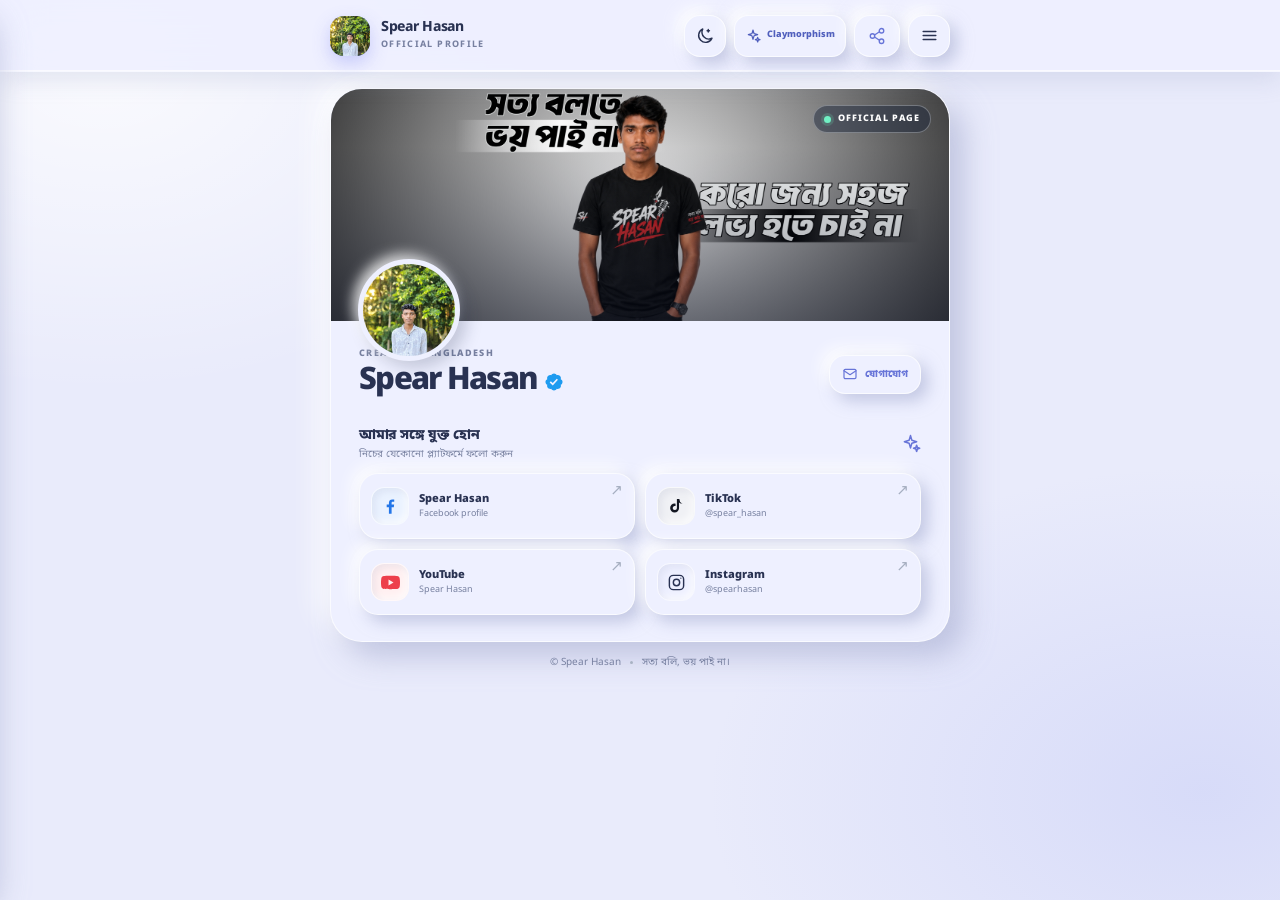
==== commit 4410b4fc: "Trigger GitHub Pages rebuild after 404" ====
--- a/index.html
+++ b/index.html
@@ -1,4 +1,5 @@
 <!doctype html>
+<!-- Pages redeploy trigger: 2026-10-18; no visible page change. -->
 <html lang="bn">
 <head>
   <meta charset="utf-8">
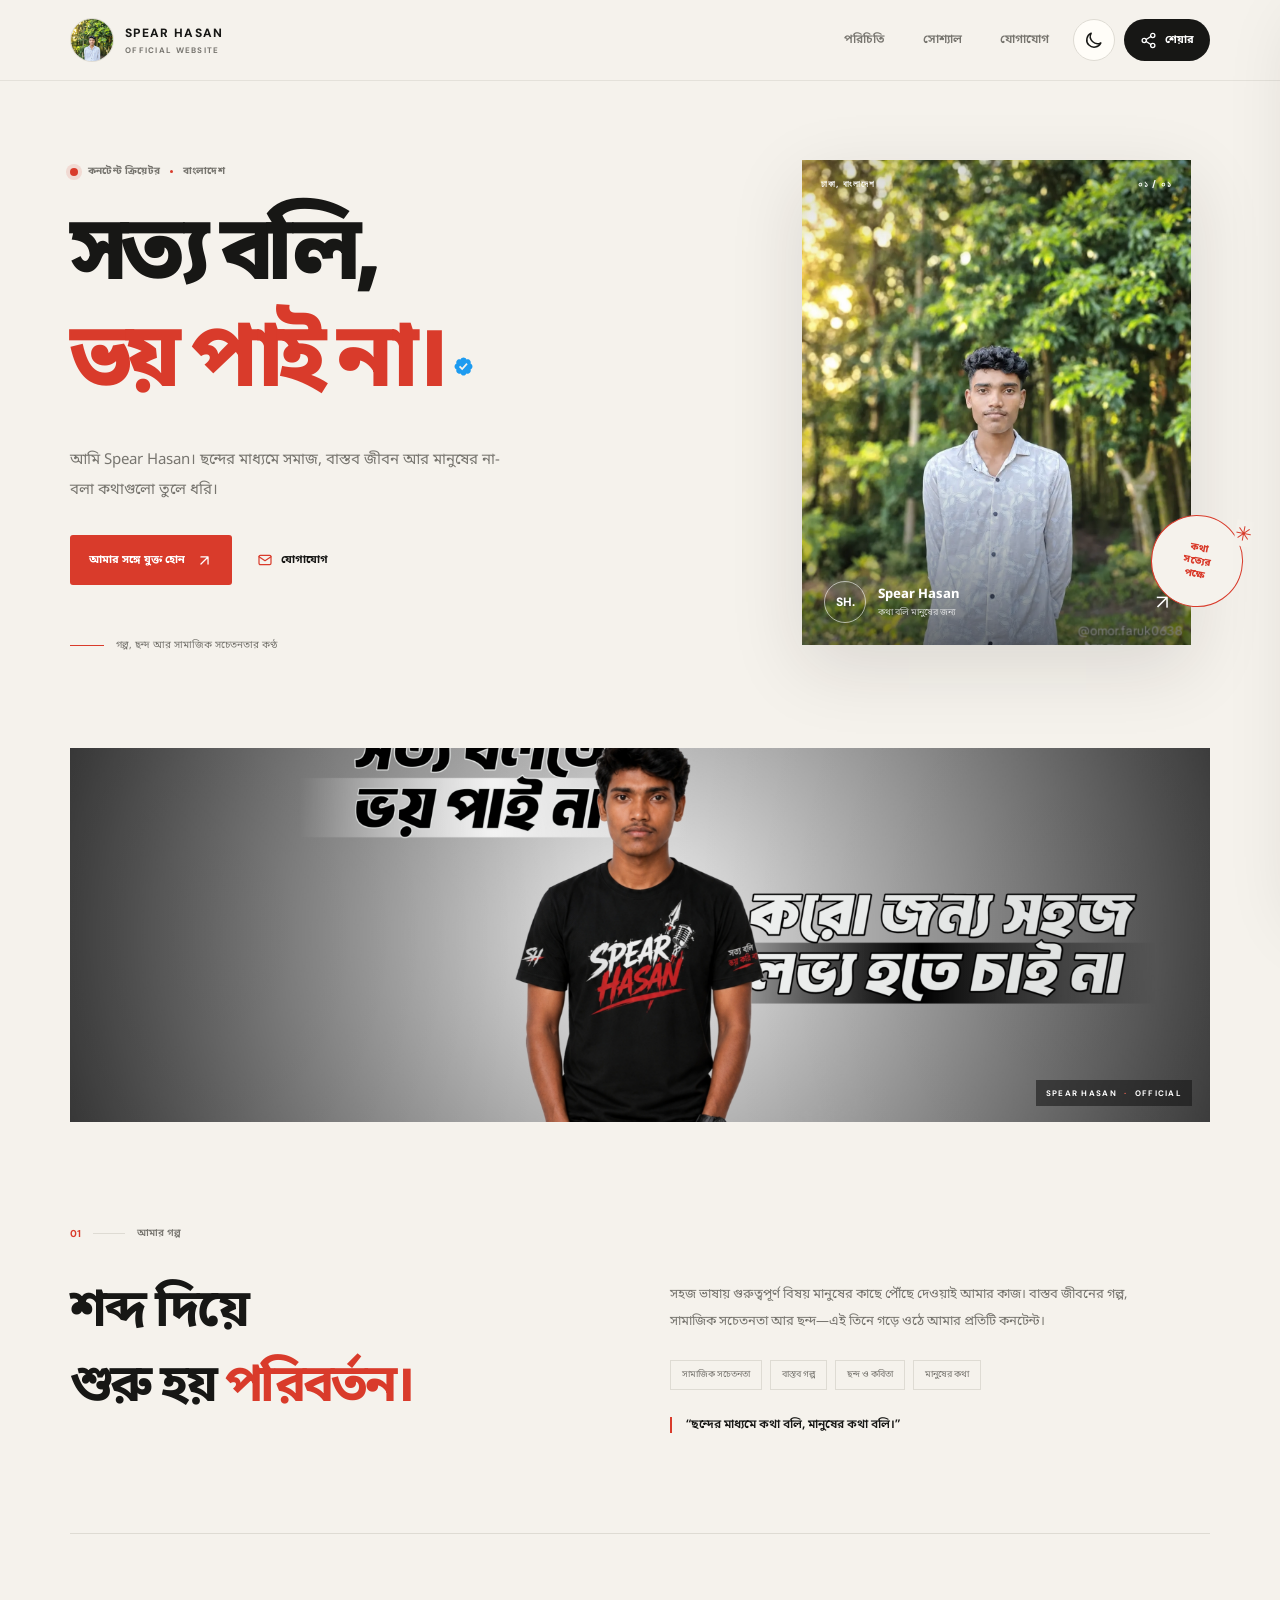
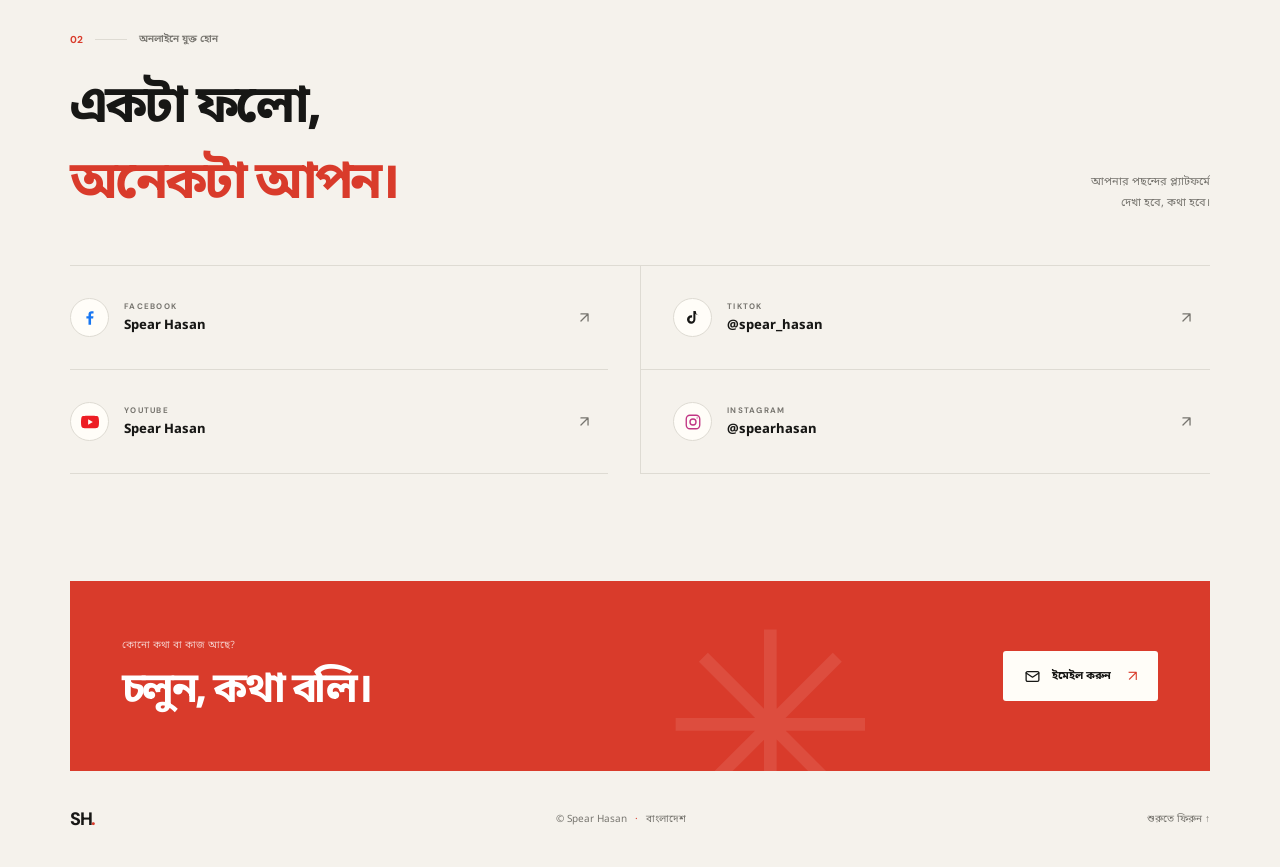
==== commit 505d973a: "Redesign Spear Hasan profile site" ====
--- a/index.html
+++ b/index.html
@@ -1,197 +1,152 @@
 <!doctype html>
-<!-- Pages redeploy trigger: 2026-10-18; no visible page change. -->
 <html lang="bn">
 <head>
   <meta charset="utf-8">
   <meta name="viewport" content="width=device-width, initial-scale=1">
-  <meta name="theme-color" content="#f4f7fc">
-  
-  <!-- Primary SEO -->
-  <meta name="description" content="Spear Hasan (স্পেয়ার হাসান) — Official website of a Bangladeshi content creator and YouTuber creating social-awareness and storytelling content.">
+  <meta name="theme-color" content="#f5f2ec">
+  <meta name="description" content="Spear Hasan — ছন্দের মাধ্যমে সমাজ, বাস্তব জীবন ও মানুষের কথা তুলে ধরা বাংলাদেশের কনটেন্ট ক্রিয়েটর।">
   <meta name="robots" content="index, follow, max-image-preview:large, max-snippet:-1, max-video-preview:-1">
   <meta name="author" content="Spear Hasan">
   <link rel="canonical" href="https://spearhasan.github.io/social/">
-  
-  <!-- Open Graph -->
   <meta property="og:type" content="website">
-  <meta property="og:title" content="Spear Hasan | Official Website">
-  <meta property="og:description" content="Official website of Spear Hasan — Bangladeshi content creator and YouTuber.">
+  <meta property="og:title" content="Spear Hasan — মানুষের কথা, ছন্দের ভাষায়">
+  <meta property="og:description" content="বাংলাদেশি কনটেন্ট ক্রিয়েটর Spear Hasan-এর অফিসিয়াল ওয়েবসাইট।">
   <meta property="og:url" content="https://spearhasan.github.io/social/">
   <meta property="og:site_name" content="Spear Hasan">
-  <meta property="og:image" content="https://spearhasan.github.io/social/pngs/spear-hasan-profile.jpg">
-  <meta property="og:image:alt" content="Spear Hasan official profile">
-  
-  <!-- Twitter Card -->
+  <meta property="og:image" content="https://spearhasan.github.io/social/pngs/cover.png">
+  <meta property="og:image:alt" content="Spear Hasan — সত্য বলি, ভয় পাই না">
   <meta name="twitter:card" content="summary_large_image">
-  <meta name="twitter:title" content="Spear Hasan | Official Website">
-  <meta name="twitter:description" content="Official website of Spear Hasan — Bangladeshi content creator and YouTuber.">
-  <meta name="twitter:image" content="https://spearhasan.github.io/social/pngs/spear-hasan-profile.jpg">
-  <meta name="twitter:image:alt" content="Spear Hasan profile">
-  
-  <!-- Favicon -->
-  <link rel="icon" type="image/png" sizes="16x16" href="https://spearhasan.github.io/social/pngs/Favicon/favicon-16x16.png">
-  <link rel="icon" type="image/png" sizes="32x32" href="https://spearhasan.github.io/social/pngs/Favicon/favicon-32x32.png">
-  <link rel="icon" type="image/png" sizes="48x48" href="https://spearhasan.github.io/social/pngs/Favicon/favicon-48x48.png">
-  <link rel="icon" type="image/png" sizes="192x192" href="https://spearhasan.github.io/social/pngs/Favicon/favicon-192x192.png">
-  <link rel="icon" type="image/png" sizes="512x512" href="https://spearhasan.github.io/social/pngs/Favicon/favicon-512x512.png">
-  <link rel="apple-touch-icon" sizes="180x180" href="https://spearhasan.github.io/social/pngs/Favicon/favicon-180x180.png">
-  <link rel="shortcut icon" href="https://spearhasan.github.io/social/pngs/Favicon/favicon.ico">
-  
-  <!-- Web App Manifest -->
-  <link rel="manifest" href="https://spearhasan.github.io/social/site.webmanifest">
-  
-  <title>Spear Hasan | Official Website</title>
-  
-  <!-- Structured Data: Person + ProfilePage + WebSite -->
+  <meta name="twitter:title" content="Spear Hasan — মানুষের কথা, ছন্দের ভাষায়">
+  <meta name="twitter:description" content="বাংলাদেশি কনটেন্ট ক্রিয়েটর Spear Hasan-এর অফিসিয়াল ওয়েবসাইট।">
+  <meta name="twitter:image" content="https://spearhasan.github.io/social/pngs/cover.png">
+  <link rel="icon" type="image/png" sizes="32x32" href="pngs/Favicon/favicon-32x32.png">
+  <link rel="apple-touch-icon" sizes="180x180" href="pngs/Favicon/favicon-180x180.png">
+  <link rel="manifest" href="site.webmanifest">
+  <title>Spear Hasan — মানুষের কথা, ছন্দের ভাষায়</title>
   <script type="application/ld+json">
   {
     "@context": "https://schema.org",
     "@graph": [
-      {
-        "@type": "WebSite",
-        "@id": "https://spearhasan.github.io/social/#website",
-        "url": "https://spearhasan.github.io/social/",
-        "name": "Spear Hasan Official Website",
-        "description": "Official website of Spear Hasan, a Bangladeshi content creator and YouTuber.",
-        "publisher": {
-          "@id": "https://spearhasan.github.io/social/#person"
-        }
-      },
-      {
-        "@type": "ProfilePage",
-        "@id": "https://spearhasan.github.io/social/#profilepage",
-        "url": "https://spearhasan.github.io/social/",
-        "name": "Spear Hasan | Official Website",
-        "description": "Official profile and social links of Spear Hasan.",
-        "isPartOf": {
-          "@id": "https://spearhasan.github.io/social/#website"
-        },
-        "mainEntity": {
-          "@id": "https://spearhasan.github.io/social/#person"
-        }
-      },
-      {
-        "@type": "Person",
-        "@id": "https://spearhasan.github.io/social/#person",
-        "name": "Spear Hasan",
-        "alternateName": [
-          "স্পেয়ার হাসান",
-          "স্পিয়ার হাসান",
-          "SPEAR HASAN"
-        ],
-        "url": "https://spearhasan.github.io/social/",
-        "image": {
-          "@type": "ImageObject",
-          "url": "https://spearhasan.github.io/social/pngs/spear-hasan-profile.jpg",
-          "width": 512,
-          "height": 512
-        },
-        "jobTitle": "Content Creator, YouTuber",
-        "description": "Spear Hasan is a Bangladeshi content creator and YouTuber creating Bengali social-awareness and storytelling content.",
-        "knowsAbout": [
-          "Content Creation",
-          "Social Awareness",
-          "Storytelling",
-          "Bengali Media"
-        ],
-        "sameAs": [
-          "https://www.facebook.com/spearhasan1",
-          "https://www.facebook.com/spearhasan2",
-          "https://www.tiktok.com/@spear_hasan",
-          "https://www.youtube.com/@spear_hasan",
-          "https://www.instagram.com/spearhasan"
-        ]
-      }
+      {"@type":"WebSite","@id":"https://spearhasan.github.io/social/#website","url":"https://spearhasan.github.io/social/","name":"Spear Hasan Official Website","publisher":{"@id":"https://spearhasan.github.io/social/#person"}},
+      {"@type":"ProfilePage","@id":"https://spearhasan.github.io/social/#profilepage","url":"https://spearhasan.github.io/social/","name":"Spear Hasan | Official Website","isPartOf":{"@id":"https://spearhasan.github.io/social/#website"},"mainEntity":{"@id":"https://spearhasan.github.io/social/#person"}},
+      {"@type":"Person","@id":"https://spearhasan.github.io/social/#person","name":"Spear Hasan","alternateName":["স্পেয়ার হাসান","স্পিয়ার হাসান","SPEAR HASAN"],"url":"https://spearhasan.github.io/social/","image":"https://spearhasan.github.io/social/pngs/spear-hasan-profile.jpg","jobTitle":"Content Creator, YouTuber","description":"Bangladeshi content creator sharing social-awareness and real-life storytelling in Bengali.","knowsAbout":["Content Creation","Social Awareness","Storytelling","Bengali Media"],"sameAs":["https://www.facebook.com/spearhasan1","https://www.facebook.com/spearhasan2","https://www.tiktok.com/@spear_hasan","https://www.youtube.com/@spear_hasan","https://www.instagram.com/spearhasan"]}
     ]
   }
   </script>
-  
   <link rel="stylesheet" href="style.css">
   <script src="main.js" defer></script>
 </head>
-<body data-theme="light" data-design="clay">
+<body data-theme="light">
   <svg class="icon-library" xmlns="http://www.w3.org/2000/svg" aria-hidden="true">
     <symbol id="i-menu" viewBox="0 0 24 24"><path d="M4 7h16M4 12h16M4 17h16"/></symbol>
     <symbol id="i-close" viewBox="0 0 24 24"><path d="m6 6 12 12M18 6 6 18"/></symbol>
-    <symbol id="i-moon" viewBox="0 0 24 24"><path d="M20.2 15.4A8.6 8.6 0 0 1 8.6 3.8 8.8 8.8 0 1 0 20.2 15.4Z"/><path d="M15.5 4.5v3m-1.5-1.5h3"/></symbol>
+    <symbol id="i-moon" viewBox="0 0 24 24"><path d="M20.2 15.4A8.6 8.6 0 0 1 8.6 3.8 8.8 8.8 0 1 0 20.2 15.4Z"/></symbol>
     <symbol id="i-sun" viewBox="0 0 24 24"><circle cx="12" cy="12" r="4"/><path d="M12 2v2m0 16v2M4.93 4.93l1.42 1.42m11.3 11.3 1.42 1.42M2 12h2m16 0h2M4.93 19.07l1.42-1.42m11.3-11.3 1.42-1.42"/></symbol>
-    <symbol id="i-home" viewBox="0 0 24 24"><path d="m3 10 9-7 9 7v10a1 1 0 0 1-1 1h-6v-7h-4v7H4a1 1 0 0 1-1-1z"/></symbol>
+    <symbol id="i-arrow" viewBox="0 0 24 24"><path d="M7 17 17 7M7 7h10v10"/></symbol>
     <symbol id="i-mail" viewBox="0 0 24 24"><rect x="3" y="5" width="18" height="14" rx="2"/><path d="m3 7 9 6 9-6"/></symbol>
     <symbol id="i-share" viewBox="0 0 24 24"><circle cx="18" cy="5" r="3"/><circle cx="6" cy="12" r="3"/><circle cx="18" cy="19" r="3"/><path d="m8.7 10.7 6.6-4.4m-6.6 7 6.6 4.4"/></symbol>
-    <symbol id="i-sparkles" viewBox="0 0 24 24"><path d="m12 3 1.6 5.4L19 10l-5.4 1.6L12 17l-1.6-5.4L5 10l5.4-1.6L12 3Z"/><path d="m19 14 .9 2.6L22.5 17.5l-2.6.9L19 21l-.9-2.6-2.6-.9 2.6-.9L19 14Z"/></symbol>
-    <symbol id="i-eye" viewBox="0 0 24 24"><path d="M2 12s3.6-7 10-7 10 7 10 7-3.6 7-10 7-10-7-10-7Z"/><circle cx="12" cy="12" r="3"/></symbol>
+    <symbol id="i-copy" viewBox="0 0 24 24"><rect x="8" y="8" width="12" height="12" rx="2"/><path d="M16 8V5a2 2 0 0 0-2-2H5a2 2 0 0 0-2 2v9a2 2 0 0 0 2 2h3"/></symbol>
     <symbol id="i-facebook" viewBox="0 0 24 24"><path fill="currentColor" stroke="none" d="M13.4 21v-8.2h2.8l.4-3.2h-3.2v-2c0-.9.3-1.6 1.6-1.6h1.7V3.1c-.3 0-1.3-.1-2.5-.1-2.5 0-4.2 1.5-4.2 4.3v2.3h-2.8v3.2h2.8V21h3.4z"/></symbol>
     <symbol id="i-tiktok" viewBox="0 0 24 24"><path fill="currentColor" stroke="none" d="M19.6 8.3a7.1 7.1 0 0 1-4.4-1.5v7.1a5.6 5.6 0 1 1-5.6-5.6c.4 0 .8 0 1.2.1v3.1a2.6 2.6 0 1 0 1.7 2.4V2.5h3.1a6.8 6.8 0 0 0 3.4 5.8v.3z"/></symbol>
     <symbol id="i-youtube" viewBox="0 0 24 24"><path fill="currentColor" stroke="none" d="M23.5 6.2a3 3 0 0 0-2.1-2.1C19.6 3.6 12 3.6 12 3.6s-7.6 0-9.4.5A3 3 0 0 0 .5 6.2 31 31 0 0 0 0 12a31 31 0 0 0 .5 5.8 3 3 0 0 0 2.1 2.1c1.8.5 9.4.5 9.4.5s7.6 0 9.4-.5a3 3 0 0 0 2.1-2.1 31 31 0 0 0 .5-5.8 31 31 0 0 0-.5-5.8zM9.5 15.7V8.3L15.8 12l-6.3 3.7z"/></symbol>
     <symbol id="i-instagram" viewBox="0 0 24 24"><rect x="3" y="3" width="18" height="18" rx="5"/><circle cx="12" cy="12" r="4"/><circle cx="17.5" cy="6.5" r=".8" fill="currentColor" stroke="none"/></symbol>
-    <symbol id="i-copy" viewBox="0 0 24 24"><rect x="8" y="8" width="12" height="12" rx="2"/><path d="M16 8V5a2 2 0 0 0-2-2H5a2 2 0 0 0-2 2v9a2 2 0 0 0 2 2h3"/></symbol>
+    <symbol id="i-eye" viewBox="0 0 24 24"><path d="M2 12s3.6-7 10-7 10 7 10 7-3.6 7-10 7-10-7-10-7Z"/><circle cx="12" cy="12" r="3"/></symbol>
   </svg>
 
-  <div class="site-shell">
-    <header class="topbar">
-      <a class="brand" href="https://spearhasan.github.io/social/" aria-label="Spear Hasan home">
-        <img class="brand-mark media-protected" src="https://spearhasan.github.io/social/pngs/spear-hasan-profile.jpg" alt="Spear Hasan profile" width="40" height="40" loading="eager" decoding="async" draggable="false">
-        <span><strong>Spear Hasan</strong><small>OFFICIAL PROFILE</small></span>
+  <header class="topbar">
+    <div class="topbar-inner">
+      <a class="brand" href="https://spearhasan.github.io/social/" aria-label="Spear Hasan — হোম">
+        <span class="brand-avatar"><img src="pngs/spear-hasan-profile.jpg" alt="" width="44" height="44"></span>
+        <span class="brand-copy"><strong>SPEAR HASAN</strong><small>OFFICIAL WEBSITE</small></span>
       </a>
-      <div class="top-actions" aria-label="Page controls">
-        <button class="icon-button" id="themeToggle" type="button" aria-label="থিম পরিবর্তন করুন" title="থিম পরিবর্তন"><svg class="icon"><use href="#i-sun"/></svg></button>
-        <button class="design-toggle" id="designToggle" type="button" aria-label="ডিজাইন পরিবর্তন করুন" title="ডিজাইন পরিবর্তন"><svg class="icon"><use href="#i-sparkles"/></svg><span class="design-label-full">Claymorphism</span><span class="design-label-short" aria-hidden="true">Clay</span></button>
-        <button class="header-share" id="shareButton" type="button" aria-label="প্রোফাইল শেয়ার করুন" title="শেয়ার"><svg class="icon"><use href="#i-share"/></svg></button>
-        <button class="icon-button" id="menuToggle" type="button" aria-label="মেনু খুলুন" aria-expanded="false" title="মেনু"><svg class="icon"><use href="#i-menu"/></svg></button>
+      <nav class="desktop-nav" aria-label="প্রধান নেভিগেশন">
+        <a href="#about">পরিচিতি</a><a href="#connect">সোশ্যাল</a><a href="mailto:spearhasan@gmail.com?subject=যোগাযোগ">যোগাযোগ</a>
+      </nav>
+      <div class="header-actions">
+        <button class="icon-button" id="themeToggle" type="button" aria-label="ডার্ক থিম চালু করুন" title="থিম পরিবর্তন"><svg class="icon"><use href="#i-moon"/></svg></button>
+        <button class="share-button" id="shareButton" type="button"><svg class="icon"><use href="#i-share"/></svg><span>শেয়ার</span></button>
+        <button class="icon-button menu-toggle" id="menuToggle" type="button" aria-label="মেনু খুলুন" aria-expanded="false"><svg class="icon"><use href="#i-menu"/></svg></button>
       </div>
-    </header>
+    </div>
+  </header>
 
-    <main id="tab-home" class="profile-card tab-content">
-      <div class="cover-wrap media-protected">
-        <img class="cover media-protected" src="https://spearhasan.github.io/social/pngs/cover.png" alt="Spear Hasan official cover image" fetchpriority="high" width="1200" height="630" loading="eager" decoding="async" draggable="false">
-        <div class="cover-shade"></div>
-        <span class="profile-tag"><span class="online-dot"></span> OFFICIAL PAGE</span>
-        <img class="avatar media-protected" src="https://spearhasan.github.io/social/pngs/spear-hasan-profile.jpg" alt="Spear Hasan portrait" fetchpriority="high" width="102" height="102" loading="eager" decoding="async" draggable="false">
+  <main class="page-shell">
+    <section class="hero" id="home" aria-labelledby="profileName">
+      <div class="hero-copy">
+        <p class="eyebrow"><span class="status-dot"></span> কনটেন্ট ক্রিয়েটর <i></i> বাংলাদেশ</p>
+        <h1 id="profileName">সত্য বলি,<br><span>ভয় পাই না।</span><img class="verified-badge" src="pngs/verified-badge.svg" alt="ভেরিফায়েড"></h1>
+        <p class="hero-intro">আমি Spear Hasan। ছন্দের মাধ্যমে সমাজ, বাস্তব জীবন আর মানুষের না-বলা কথাগুলো তুলে ধরি।</p>
+        <div class="hero-actions">
+          <a class="button button-primary" href="#connect">আমার সঙ্গে যুক্ত হোন <svg class="icon"><use href="#i-arrow"/></svg></a>
+          <a class="text-link" href="mailto:spearhasan@gmail.com?subject=যোগাযোগ"><svg class="icon"><use href="#i-mail"/></svg> যোগাযোগ</a>
+        </div>
+        <div class="hero-footnote"><span class="rule"></span><span>গল্প, ছন্দ আর সামাজিক সচেতনতার কণ্ঠ</span></div>
       </div>
-      <section class="profile-content">
-        <div class="identity-row">
-          <div>
-            <p class="eyebrow">CREATOR · BANGLADESH</p>
-            <h1 id="profileName">Spear Hasan <span class="verified-badge" role="img" aria-label="Verified" title="Verified"></span></h1>
-          </div>
-          <a class="profile-contact" href="mailto:spearhasan@gmail.com?subject=যোগাযোগ" aria-label="ইমেইলে যোগাযোগ করুন"><svg class="icon"><use href="#i-mail"/></svg><span>যোগাযোগ</span></a>
+      <div class="hero-visual">
+        <div class="portrait-frame">
+          <div class="portrait-topline"><span>ঢাকা, বাংলাদেশ</span><span>০১ / ০১</span></div>
+          <img class="portrait" src="pngs/spear-hasan-profile.jpg" alt="Spear Hasan-এর প্রতিকৃতি" fetchpriority="high" width="1086" height="1448">
+          <div class="portrait-caption"><span class="caption-mark">SH.</span><span><strong>Spear Hasan</strong><small>কথা বলি মানুষের জন্য</small></span><span class="caption-arrow">↗</span></div>
         </div>
-        <div class="section-heading"><div><h2>আমার সঙ্গে যুক্ত হোন</h2><p>নিচের যেকোনো প্ল্যাটফর্মে ফলো করুন</p></div><svg class="icon heading-sparkle"><use href="#i-sparkles"/></svg></div>
-        <nav class="links" aria-label="সামাজিক যোগাযোগের লিংক">
-          <a class="social-card facebook" href="https://www.facebook.com/spearhasan1" target="_blank" rel="noopener noreferrer me"><span class="social-icon"><svg class="icon"><use href="#i-facebook"/></svg></span><span class="social-copy"><strong>Spear Hasan</strong><small>Facebook profile</small></span><span class="link-arrow" aria-hidden="true">↗</span></a>
-          <a class="social-card tiktok" href="https://www.tiktok.com/@spear_hasan" target="_blank" rel="noopener noreferrer me"><span class="social-icon"><svg class="icon"><use href="#i-tiktok"/></svg></span><span class="social-copy"><strong>TikTok</strong><small>@spear_hasan</small></span><span class="link-arrow" aria-hidden="true">↗</span></a>
-          <a class="social-card youtube" href="https://youtube.com/@spear_hasan" target="_blank" rel="noopener noreferrer me"><span class="social-icon"><svg class="icon"><use href="#i-youtube"/></svg></span><span class="social-copy"><strong>YouTube</strong><small>Spear Hasan</small></span><span class="link-arrow" aria-hidden="true">↗</span></a>
-          <a class="social-card instagram" href="https://www.instagram.com/spearhasan" target="_blank" rel="noopener noreferrer me"><span class="social-icon"><svg class="icon"><use href="#i-instagram"/></svg></span><span class="social-copy"><strong>Instagram</strong><small>@spearhasan</small></span><span class="link-arrow" aria-hidden="true">↗</span></a>
-        </nav>
-      </section>
-    </main>
+        <div class="visual-stamp" aria-hidden="true"><span>কথা</span><span>সত্যের</span><span>পক্ষে</span><b>✳</b></div>
+      </div>
+    </section>
 
-    <footer class="site-footer"><span>© Spear Hasan</span><span class="footer-separator"></span><span>সত্য বলি, ভয় পাই না।</span></footer>
-  </div>
+    <section class="cover-strip" aria-label="Spear Hasan-এর কভার আর্ট">
+      <img src="pngs/cover.png" alt="Spear Hasan-এর কভার আর্ট — সত্য বলি, ভয় পাই না" width="3264" height="1226" loading="lazy">
+      <span class="cover-index">SPEAR HASAN <i>·</i> OFFICIAL</span>
+    </section>
+
+    <section class="about-section" id="about">
+      <div class="section-index"><span>01</span><span class="index-line"></span><span>আমার গল্প</span></div>
+      <div class="about-grid">
+        <h2>শব্দ দিয়ে<br>শুরু হয় <em>পরিবর্তন।</em></h2>
+        <div class="about-copy">
+          <p>সহজ ভাষায় গুরুত্বপূর্ণ বিষয় মানুষের কাছে পৌঁছে দেওয়াই আমার কাজ। বাস্তব জীবনের গল্প, সামাজিক সচেতনতা আর ছন্দ—এই তিনে গড়ে ওঠে আমার প্রতিটি কনটেন্ট।</p>
+          <div class="topic-list"><span>সামাজিক সচেতনতা</span><span>বাস্তব গল্প</span><span>ছন্দ ও কবিতা</span><span>মানুষের কথা</span></div>
+          <p class="about-signature">“ছন্দের মাধ্যমে কথা বলি, মানুষের কথা বলি।”</p>
+        </div>
+      </div>
+    </section>
+
+    <section class="connect-section" id="connect">
+      <div class="connect-heading">
+        <div><div class="section-index"><span>02</span><span class="index-line"></span><span>অনলাইনে যুক্ত হোন</span></div><h2>একটা ফলো,<br><em>অনেকটা আপন।</em></h2></div>
+        <p>আপনার পছন্দের প্ল্যাটফর্মে<br>দেখা হবে, কথা হবে।</p>
+      </div>
+      <nav class="social-grid" aria-label="সামাজিক যোগাযোগের লিংক">
+        <a class="social-card facebook" href="https://www.facebook.com/spearhasan1" target="_blank" rel="noopener noreferrer me"><span class="social-brand"><svg class="icon"><use href="#i-facebook"/></svg></span><span class="social-copy"><small>FACEBOOK</small><strong>Spear Hasan</strong></span><span class="social-arrow"><svg class="icon"><use href="#i-arrow"/></svg></span></a>
+        <a class="social-card tiktok" href="https://www.tiktok.com/@spear_hasan" target="_blank" rel="noopener noreferrer me"><span class="social-brand"><svg class="icon"><use href="#i-tiktok"/></svg></span><span class="social-copy"><small>TIKTOK</small><strong>@spear_hasan</strong></span><span class="social-arrow"><svg class="icon"><use href="#i-arrow"/></svg></span></a>
+        <a class="social-card youtube" href="https://youtube.com/@spear_hasan" target="_blank" rel="noopener noreferrer me"><span class="social-brand"><svg class="icon"><use href="#i-youtube"/></svg></span><span class="social-copy"><small>YOUTUBE</small><strong>Spear Hasan</strong></span><span class="social-arrow"><svg class="icon"><use href="#i-arrow"/></svg></span></a>
+        <a class="social-card instagram" href="https://www.instagram.com/spearhasan" target="_blank" rel="noopener noreferrer me"><span class="social-brand"><svg class="icon"><use href="#i-instagram"/></svg></span><span class="social-copy"><small>INSTAGRAM</small><strong>@spearhasan</strong></span><span class="social-arrow"><svg class="icon"><use href="#i-arrow"/></svg></span></a>
+      </nav>
+    </section>
+
+    <section class="contact-band">
+      <div><span class="contact-kicker">কোনো কথা বা কাজ আছে?</span><h2>চলুন, কথা বলি।</h2></div>
+      <a class="button button-light" href="mailto:spearhasan@gmail.com?subject=যোগাযোগ"><svg class="icon"><use href="#i-mail"/></svg> ইমেইল করুন <span>↗</span></a>
+      <span class="contact-spark" aria-hidden="true">✳</span>
+    </section>
+  </main>
+
+  <footer class="site-footer"><a class="footer-brand" href="#home">SH<span>.</span></a><span>© Spear Hasan <span class="footer-dot">·</span> বাংলাদেশ</span><a href="#home" class="back-top">শুরুতে ফিরুন ↑</a></footer>
 
   <div class="menu-backdrop" id="menuOverlay"></div>
   <aside class="sidebar" id="sidebar" aria-label="প্রধান মেনু" aria-hidden="true">
-    <div class="drawer-heading"><div><span class="eyebrow">QUICK ACCESS</span><h2>মেনু</h2></div><button class="icon-button" id="closeMenu" type="button" aria-label="মেনু বন্ধ করুন"><svg class="icon"><use href="#i-close"/></svg></button></div>
-    <img class="drawer-cover media-protected" src="https://spearhasan.github.io/social/pngs/cover.png" alt="" width="1200" height="630" draggable="false">
-    <nav class="menu-list">
-      <button class="menu-item" type="button" data-target="tab-home"><svg class="icon"><use href="#i-home"/></svg><span>হোম</span><span class="menu-arrow">↗</span></button>
-      <a class="menu-item" href="mailto:spearhasan@gmail.com?subject=যোগাযোগ"><svg class="icon"><use href="#i-mail"/></svg><span>ইমেইল</span><span class="menu-arrow">↗</span></a>
-      <a class="menu-item" href="https://spearhasan.github.io/social/ai-remover/"><svg class="icon"><use href="#i-sparkles"/></svg><span>AI Remover</span><span class="menu-arrow">↗</span></a>
-    </nav>
-    <div class="visitor-box" id="visitorBox"><svg class="icon"><use href="#i-eye"/></svg><span>ভিজিটর</span><strong id="visitorCount">0</strong></div>
-    <p class="drawer-footnote">Spear Hasan · Bangladesh</p>
+    <div class="drawer-heading"><a class="drawer-brand" href="#home">SPEAR HASAN<span>.</span></a><button class="icon-button" id="closeMenu" type="button" aria-label="মেনু বন্ধ করুন"><svg class="icon"><use href="#i-close"/></svg></button></div>
+    <img class="drawer-cover" src="pngs/cover.png" alt="" width="3264" height="1226">
+    <nav class="menu-list"><a class="menu-item" href="#home"><span>হোম</span><span>01</span></a><a class="menu-item" href="#about"><span>আমার গল্প</span><span>02</span></a><a class="menu-item" href="#connect"><span>সোশ্যাল</span><span>03</span></a><a class="menu-item" href="mailto:spearhasan@gmail.com?subject=যোগাযোগ"><span>যোগাযোগ</span><span>↗</span></a><a class="menu-item" href="https://spearhasan.github.io/social/ai-remover/"><span>AI Remover</span><span>↗</span></a></nav>
+    <div class="visitor-box" id="visitorBox"><svg class="icon"><use href="#i-eye"/></svg><span>আজকের ভিজিটর</span><strong id="visitorCount">—</strong></div>
+    <p class="drawer-footnote">সত্য বলি, ভয় পাই না।</p>
   </aside>
 
   <div class="modal-backdrop" id="shareOverlay"></div>
   <section class="share-modal" id="sharePopup" role="dialog" aria-modal="true" aria-labelledby="shareTitle" aria-hidden="true">
     <button class="modal-close icon-button" id="closeSharePopup" type="button" aria-label="বন্ধ করুন"><svg class="icon"><use href="#i-close"/></svg></button>
-    <span class="modal-icon"><svg class="icon"><use href="#i-share"/></svg></span>
-    <p class="eyebrow">SPREAD THE WORD</p>
-    <h2 id="shareTitle">প্রোফাইল শেয়ার করুন</h2>
-    <p class="modal-description">এই লিংকটি কপি করে বন্ধুদের সঙ্গে শেয়ার করুন।</p>
+    <span class="modal-kicker">PASS IT ON</span><h2 id="shareTitle">প্রোফাইল শেয়ার করুন</h2><p class="modal-description">ভালো কথা ছড়িয়ে পড়ুক—বন্ধুদের সঙ্গে লিংকটি ভাগ করুন।</p>
     <img id="qrImage" alt="প্রোফাইল লিংকের QR কোড">
     <div class="copy-row"><input id="shareLink" type="text" readonly aria-label="শেয়ার লিংক"><button id="copyShareBtn" type="button" aria-label="লিংক কপি করুন"><svg class="icon"><use href="#i-copy"/></svg></button></div>
-    <button class="share-button modal-copy" id="copyShareText" type="button"><svg class="icon"><use href="#i-copy"/></svg><span>লিংক কপি করুন</span></button>
+    <button class="button button-primary modal-copy" id="copyShareText" type="button"><svg class="icon"><use href="#i-copy"/></svg><span>লিংক কপি করুন</span></button>
   </section>
   <div class="toast" id="toast" role="status" aria-live="polite"></div>
 </body>
--- a/style.css
+++ b/style.css
@@ -1,779 +1,246 @@
-@import url('https://fonts.googleapis.com/css2?family=Noto+Sans+Bengali:wght@400;500;600;700;800&display=swap');
+@import url('https://fonts.googleapis.com/css2?family=DM+Sans:wght@400;500;600;700;800&family=Noto+Sans+Bengali:wght@400;500;600;700;800&display=swap');
 
 :root {
   color-scheme: light;
-  --page: #f3f6fb;
-  --page-glow: rgba(90, 110, 246, .12);
-  --surface: #ffffff;
-  --surface-soft: #f7f8fc;
-  --ink: #162039;
-  --muted: #71809b;
-  --line: #e6eaf2;
-  --accent: #5c68ee;
-  --accent-strong: #4754d8;
-  --mint: #18a985;
-  --shadow: 0 24px 70px rgba(39, 53, 87, .12);
-  --soft-shadow: 0 8px 24px rgba(39, 53, 87, .08);
-}
-
-* { box-sizing: border-box; }
-html { min-width: 320px; min-height: 100%; scroll-behavior: smooth; scroll-padding-top: 88px; }
-body {
-  min-width: 320px;
-  min-height: 100vh;
-  margin: 0;
-  padding: 88px 18px 18px;
-  overflow-x: hidden;
-  color: var(--ink);
-  background:
-    radial-gradient(ellipse at 8% 8%, var(--page-glow), transparent 32rem),
-    radial-gradient(ellipse at 95% 85%, rgba(34, 192, 161, .09), transparent 30rem),
-    var(--page);
-  font-family: "Noto Sans Bengali", system-ui, -apple-system, "Segoe UI", sans-serif;
-  transition: background .25s ease, color .25s ease;
+  --page: #f5f2ec;
+  --paper: #fffdf8;
+  --ink: #171715;
+  --muted: #77756f;
+  --line: #dedbd3;
+  --accent: #d93b2b;
+  --accent-dark: #b32b20;
+  --soft: #ebe7de;
+  --shadow: 0 22px 70px rgba(30, 27, 21, .12);
+  --font-bn: "Noto Sans Bengali", "Nirmala UI", sans-serif;
+  --font-en: "DM Sans", Arial, sans-serif;
 }
 body[data-theme="dark"] {
   color-scheme: dark;
-  --page: #101421;
-  --page-glow: rgba(94, 108, 245, .14);
-  --surface: #1a2030;
-  --surface-soft: #222a3d;
-  --ink: #f4f6fb;
-  --muted: #aab3c6;
-  --line: #30394e;
-  --accent: #8992ff;
-  --accent-strong: #a7adff;
-  --mint: #52d7b0;
-  --shadow: 0 24px 70px rgba(0, 0, 0, .35);
-  --soft-shadow: 0 8px 24px rgba(0, 0, 0, .2);
-}
+  --page: #171715;
+  --paper: #22211e;
+  --ink: #f5f2ec;
+  --muted: #aaa69d;
+  --line: #3b3933;
+  --accent: #ff6a56;
+  --accent-dark: #e9513f;
+  --soft: #2b2924;
+  --shadow: 0 22px 70px rgba(0, 0, 0, .3);
+}
+* { box-sizing: border-box; }
+html { min-width: 320px; scroll-behavior: smooth; scroll-padding-top: 88px; }
+body { margin: 0; min-width: 320px; color: var(--ink); background: var(--page); font-family: var(--font-bn); transition: background .25s ease, color .25s ease; }
 button, input { font: inherit; }
-button { color: inherit; }
+button, a { -webkit-tap-highlight-color: transparent; }
 a { color: inherit; }
-button:focus-visible, a:focus-visible, input:focus-visible { outline: 3px solid rgba(92, 104, 238, .4); outline-offset: 3px; }
+button:focus-visible, a:focus-visible, input:focus-visible { outline: 3px solid color-mix(in srgb, var(--accent) 48%, transparent); outline-offset: 4px; }
 .icon-library { position: absolute; width: 0; height: 0; overflow: hidden; }
-.icon { width: 21px; height: 21px; display: block; fill: none; stroke: currentColor; stroke-width: 1.8; stroke-linecap: round; stroke-linejoin: round; }
-.site-shell { width: min(100%, 620px); margin: 0 auto; }
-.topbar { position: fixed; z-index: 20; top: 0; left: 50%; transform: translateX(-50%); width: 100vw; min-height: 72px; margin: 0; padding: 9px max(12px, calc((100vw - 620px) / 2)); display: flex; align-items: center; justify-content: space-between; border-bottom: 1px solid var(--line); background: var(--page); background: color-mix(in srgb, var(--page) 88%, transparent); box-shadow: 0 8px 24px rgba(20, 30, 55, .05); backdrop-filter: blur(16px); -webkit-backdrop-filter: blur(16px); }
+.icon { display: block; width: 20px; height: 20px; fill: none; stroke: currentColor; stroke-width: 1.8; stroke-linecap: round; stroke-linejoin: round; }
+.topbar { position: sticky; z-index: 20; top: 0; border-bottom: 1px solid color-mix(in srgb, var(--line) 75%, transparent); background: color-mix(in srgb, var(--page) 88%, transparent); backdrop-filter: blur(18px); -webkit-backdrop-filter: blur(18px); }
+.topbar-inner { width: min(1140px, calc(100% - 64px)); min-height: 80px; margin: auto; display: flex; align-items: center; justify-content: space-between; gap: 24px; }
 .brand { display: inline-flex; align-items: center; gap: 11px; text-decoration: none; }
-.brand-mark { width: 40px; height: 40px; flex: 0 0 auto; display: block; border-radius: 14px; object-fit: cover; object-position: center 26%; background: linear-gradient(145deg, #7884ff, #4f59dd); box-shadow: 0 7px 18px rgba(92, 104, 238, .28); }
-.brand strong, .brand small { display: block; }
-.brand strong { font-size: 14px; line-height: 1.2; letter-spacing: -.02em; }
-.brand small { margin-top: 3px; color: var(--muted); font-size: 9px; font-weight: 700; letter-spacing: .15em; }
-.top-actions { display: flex; align-items: center; gap: 8px; }
-.icon-button { width: 42px; height: 42px; display: inline-grid; place-items: center; border: 1px solid var(--line); border-radius: 14px; color: var(--ink); background: var(--surface); box-shadow: var(--soft-shadow); cursor: pointer; transition: transform .18s ease, border-color .18s ease, background .18s ease; }
-.icon-button:hover { transform: translateY(-2px); border-color: rgba(92, 104, 238, .38); }
-.icon-button .icon { width: 19px; height: 19px; }
-.header-share { min-height: 42px; padding: 0 13px; display: inline-flex; align-items: center; justify-content: center; gap: 8px; border: 1px solid rgba(92, 104, 238, .26); border-radius: 14px; color: var(--accent); background: var(--surface); box-shadow: var(--soft-shadow); font-size: 11px; font-weight: 800; cursor: pointer; transition: transform .18s ease, border-color .18s ease, background .18s ease; }
-.header-share:hover { transform: translateY(-2px); border-color: rgba(92, 104, 238, .5); background: var(--surface-soft); }
-.header-share .icon { width: 18px; height: 18px; }
-.profile-card { overflow: hidden; border: 1px solid rgba(225, 230, 240, .85); border-radius: 26px; background: var(--surface); box-shadow: var(--shadow); transition: background-color .25s ease, border-color .25s ease, color .25s ease, box-shadow .25s ease; }
-body[data-theme="dark"] .profile-card { border-color: var(--line); }
-.cover-wrap { height: auto; aspect-ratio: 3264 / 1226; position: relative; background: #dbe1ec; }
-.cover { width: 100%; height: 100%; display: block; object-fit: cover; object-position: center; }
-.cover-shade { position: absolute; inset: 0; background: linear-gradient(180deg, rgba(12, 18, 37, .02) 25%, rgba(12, 18, 37, .44) 100%); }
-.profile-tag { position: absolute; right: 18px; top: 16px; display: inline-flex; align-items: center; gap: 7px; padding: 7px 10px; border: 1px solid rgba(255, 255, 255, .3); border-radius: 999px; color: #fff; background: rgba(22, 31, 54, .45); backdrop-filter: blur(12px); font-size: 9px; font-weight: 800; letter-spacing: .12em; }
-.online-dot { width: 7px; height: 7px; border-radius: 50%; background: #71f0c4; box-shadow: 0 0 0 3px rgba(113, 240, 196, .17); }
-.avatar { position: absolute; left: 27px; bottom: -40px; width: 102px; height: 102px; border: 5px solid var(--surface); border-radius: 50%; object-fit: cover; object-position: center 26%; background: #e6eaf2; box-shadow: 0 8px 22px rgba(18, 28, 51, .22); }
-.media-protected { -webkit-user-drag: none; -webkit-touch-callout: none; user-select: none; }
-.media-protected img, img.media-protected { -webkit-user-drag: none; -webkit-touch-callout: none; user-select: none; }
-.profile-content { padding: 18px 28px 26px; }
-.identity-row { min-height: 70px; margin-bottom: 17px; display: flex; align-items: center; justify-content: space-between; gap: 12px; }
-.eyebrow { margin: 0 0 4px; color: var(--muted); font-size: 9px; font-weight: 800; letter-spacing: .15em; }
-h1 { margin: 0; display: flex; align-items: center; gap: 7px; font-size: clamp(25px, 6vw, 31px); font-weight: 800; letter-spacing: -.055em; line-height: 1.18; }
-.verified-badge { width: 20px; height: 20px; flex: 0 0 auto; display: inline-block; background: url("https://spearhasan.github.io/social/pngs/verified-badge.svg") center / contain no-repeat; }
-.profile-contact { min-height: 39px; padding: 0 12px; flex: 0 0 auto; display: inline-flex; align-items: center; justify-content: center; gap: 7px; border: 1px solid var(--line); border-radius: 13px; color: var(--accent); background: var(--surface-soft); text-decoration: none; font-size: 10px; font-weight: 800; white-space: nowrap; transition: transform .18s ease, border-color .18s ease, background .18s ease; }
-.profile-contact:hover { transform: translateY(-1px); border-color: rgba(92, 104, 238, .4); }
-.profile-contact .icon { width: 16px; height: 16px; }
-.section-heading { margin-bottom: 12px; display: flex; align-items: center; justify-content: space-between; }
-.section-heading h2 { margin: 0; font-size: 14px; font-weight: 800; letter-spacing: -.02em; }
-.section-heading p { margin: 3px 0 0; color: var(--muted); font-size: 10px; }
-.heading-sparkle { color: var(--accent); }
-.links { display: grid; grid-template-columns: repeat(2, minmax(0, 1fr)); gap: 10px; }
-.social-card { min-width: 0; min-height: 66px; padding: 10px 11px; display: flex; align-items: center; gap: 10px; border: 1px solid var(--line); border-radius: 15px; text-decoration: none; background: var(--surface); transition: transform .18s ease, border-color .18s ease, box-shadow .18s ease, background .18s ease; }
-.social-card:hover { transform: translateY(-2px); border-color: rgba(92, 104, 238, .35); box-shadow: var(--soft-shadow); background: var(--surface-soft); }
-.social-icon { width: 38px; height: 38px; flex: 0 0 auto; display: grid; place-items: center; border-radius: 12px; }
-.social-icon .icon { width: 19px; height: 19px; }
-.facebook .social-icon { color: #2476e8; background: #eaf2ff; }
-.tiktok .social-icon { color: #131722; background: #f0f1f5; }
-.youtube .social-icon { color: #ed3f4b; background: #fff0f1; }
-body[data-theme="dark"] .facebook .social-icon { color: #8eb9ff; background: rgba(36, 118, 232, .16); }
-body[data-theme="dark"] .tiktok .social-icon { color: #fff; background: rgba(255, 255, 255, .09); }
-body[data-theme="dark"] .youtube .social-icon { color: #ff8991; background: rgba(237, 63, 75, .15); }
+.brand-avatar { width: 44px; height: 44px; overflow: hidden; border: 1px solid var(--line); border-radius: 50%; background: var(--soft); }
+.brand-avatar img { width: 100%; height: 100%; display: block; object-fit: cover; object-position: center 39%; }
+.brand-copy strong, .brand-copy small { display: block; }
+.brand-copy strong { font: 800 12px/1.2 var(--font-en); letter-spacing: .11em; }
+.brand-copy small { margin-top: 5px; color: var(--muted); font: 700 8px/1 var(--font-en); letter-spacing: .16em; }
+.desktop-nav { margin-left: auto; display: flex; align-items: center; gap: clamp(20px, 3vw, 42px); }
+.desktop-nav a { position: relative; color: var(--muted); text-decoration: none; font-size: 12px; font-weight: 600; transition: color .2s ease; }
+.desktop-nav a::after { position: absolute; right: 0; bottom: -7px; left: 0; height: 1px; content: ""; background: var(--accent); transform: scaleX(0); transform-origin: right; transition: transform .2s ease; }
+.desktop-nav a:hover { color: var(--ink); }
+.desktop-nav a:hover::after { transform: scaleX(1); transform-origin: left; }
+.header-actions { display: flex; align-items: center; gap: 9px; }
+.icon-button { width: 42px; height: 42px; display: inline-grid; flex: 0 0 auto; place-items: center; border: 1px solid var(--line); border-radius: 50%; color: var(--ink); background: var(--paper); cursor: pointer; transition: color .2s ease, background .2s ease, transform .2s ease, border-color .2s ease; }
+.icon-button:hover { color: var(--accent); border-color: var(--accent); transform: rotate(-7deg); }
+.share-button { min-height: 42px; padding: 0 16px; display: inline-flex; align-items: center; justify-content: center; gap: 8px; border: 0; border-radius: 99px; color: #fff; background: var(--ink); font-size: 11px; font-weight: 700; cursor: pointer; transition: background .2s ease, transform .2s ease; }
+.share-button:hover { background: var(--accent); transform: translateY(-2px); }
+.share-button .icon { width: 17px; height: 17px; }
+.menu-toggle { display: none; }
+.page-shell { width: min(1140px, calc(100% - 64px)); margin: 0 auto; }
+.hero { min-height: 625px; padding: 72px 0 76px; display: grid; grid-template-columns: 1.1fr .9fr; align-items: center; gap: clamp(50px, 9vw, 124px); }
+.hero-copy { position: relative; z-index: 1; padding: 12px 0 20px; }
+.eyebrow { margin: 0 0 26px; display: flex; align-items: center; gap: 10px; color: var(--muted); font-size: 10px; font-weight: 700; letter-spacing: .02em; }
+.eyebrow i { width: 3px; height: 3px; border-radius: 50%; background: var(--accent); }
+.status-dot { width: 8px; height: 8px; display: inline-block; border-radius: 50%; background: var(--accent); box-shadow: 0 0 0 4px color-mix(in srgb, var(--accent) 13%, transparent); }
+h1 { max-width: 660px; margin: 0; font-size: clamp(56px, 7vw, 92px); font-weight: 800; letter-spacing: -.075em; line-height: 1.19; }
+h1 > span { color: var(--accent); }
+.verified-badge { width: .23em; height: .23em; margin: 0 0 .1em .12em; display: inline-block; vertical-align: baseline; }
+.hero-intro { max-width: 430px; margin: 28px 0 0; color: var(--muted); font-size: 15px; line-height: 2; }
+.hero-actions { margin-top: 30px; display: flex; align-items: center; gap: 25px; flex-wrap: wrap; }
+.button { min-height: 50px; padding: 0 19px; display: inline-flex; align-items: center; justify-content: center; gap: 11px; border: 0; border-radius: 3px; text-decoration: none; font-size: 11px; font-weight: 700; cursor: pointer; transition: transform .2s ease, background .2s ease, color .2s ease; }
+.button:hover { transform: translateY(-3px); }
+.button-primary { color: #fff; background: var(--accent); }
+.button-primary:hover { background: var(--accent-dark); }
+.button-primary .icon { width: 17px; height: 17px; }
+.text-link { display: inline-flex; align-items: center; gap: 8px; color: var(--ink); text-decoration: none; font-size: 11px; font-weight: 700; }
+.text-link .icon { width: 16px; height: 16px; color: var(--accent); }
+.text-link:hover { color: var(--accent); }
+.hero-footnote { margin-top: 54px; display: flex; align-items: center; gap: 12px; color: var(--muted); font-size: 10px; }
+.rule { width: 34px; height: 1px; background: var(--accent); }
+.hero-visual { position: relative; width: min(100%, 408px); justify-self: end; padding: 0 19px 20px 0; }
+.portrait-frame { position: relative; height: 485px; overflow: hidden; background: var(--soft); box-shadow: var(--shadow); }
+.portrait-frame::after { position: absolute; inset: 0; content: ""; background: linear-gradient(180deg, rgba(0,0,0,.16), transparent 22%, transparent 64%, rgba(0,0,0,.56)); pointer-events: none; }
+.portrait { width: 100%; height: 100%; display: block; object-fit: cover; object-position: center 44%; filter: saturate(.84); transition: transform .7s cubic-bezier(.2,.7,.2,1), filter .5s ease; }
+.portrait-frame:hover .portrait { transform: scale(1.035); filter: saturate(1); }
+.portrait-topline { position: absolute; z-index: 2; top: 18px; right: 19px; left: 19px; display: flex; justify-content: space-between; color: #fff; font: 700 9px var(--font-en); letter-spacing: .13em; text-transform: uppercase; }
+.portrait-caption { position: absolute; z-index: 2; right: 22px; bottom: 22px; left: 22px; display: flex; align-items: center; gap: 12px; color: #fff; }
+.caption-mark { width: 42px; height: 42px; display: grid; place-items: center; border: 1px solid rgba(255,255,255,.58); border-radius: 50%; font: 800 12px var(--font-en); }
+.portrait-caption strong, .portrait-caption small { display: block; }
+.portrait-caption strong { font-size: 13px; }
+.portrait-caption small { margin-top: 4px; color: rgba(255,255,255,.75); font-size: 9px; }
+.caption-arrow { margin-left: auto; font: 20px var(--font-en); }
+.visual-stamp { position: absolute; right: -33px; bottom: 58px; width: 92px; height: 92px; padding: 12px 0; display: flex; flex-direction: column; align-items: center; justify-content: center; border: 1px solid var(--accent); border-radius: 50%; color: var(--accent); background: var(--page); font-size: 10px; font-weight: 800; line-height: 1.3; transform: rotate(11deg); }
+.visual-stamp b { position: absolute; right: -4px; top: -4px; color: var(--accent); background: var(--page); font: 20px var(--font-en); }
+.cover-strip { position: relative; width: 100%; aspect-ratio: 3.05 / 1; overflow: hidden; background: #aaa; }
+.cover-strip::after { position: absolute; inset: 0; content: ""; background: linear-gradient(90deg, rgba(0,0,0,.18), transparent 50%, rgba(0,0,0,.1)); pointer-events: none; }
+.cover-strip img { width: 100%; height: 100%; display: block; object-fit: cover; object-position: center; }
+.cover-index { position: absolute; z-index: 1; right: 18px; bottom: 16px; padding: 8px 10px; color: #fff; background: rgba(18,18,18,.55); font: 700 8px var(--font-en); letter-spacing: .16em; }
+.cover-index i { padding: 0 4px; color: #ff6a56; font-style: normal; }
+.about-section { padding: 105px 0 100px; border-bottom: 1px solid var(--line); }
+.section-index { display: flex; align-items: center; gap: 12px; color: var(--muted); font-size: 10px; font-weight: 600; }
+.section-index > span:first-child { color: var(--accent); font: 700 10px var(--font-en); }
+.index-line { width: 32px; height: 1px; background: var(--line); }
+.about-grid { margin-top: 35px; display: grid; grid-template-columns: 1fr 1fr; gap: 60px; align-items: start; }
+.about-grid h2, .connect-heading h2 { margin: 0; font-size: clamp(34px, 4.2vw, 52px); font-weight: 700; letter-spacing: -.06em; line-height: 1.45; }
+.about-grid h2 em, .connect-heading h2 em { color: var(--accent); font-style: normal; }
+.about-copy { max-width: 485px; padding-top: 7px; }
+.about-copy > p:first-child { margin: 0; color: var(--muted); font-size: 13px; line-height: 2.05; }
+.topic-list { margin-top: 25px; display: flex; flex-wrap: wrap; gap: 8px; }
+.topic-list span { padding: 8px 11px; border: 1px solid var(--line); color: var(--muted); font-size: 9px; }
+.about-signature { margin: 27px 0 0; padding-left: 14px; border-left: 2px solid var(--accent); color: var(--ink); font-size: 12px; font-weight: 600; }
+.connect-section { padding: 99px 0 107px; }
+.connect-heading { display: flex; align-items: end; justify-content: space-between; gap: 30px; }
+.connect-heading h2 { margin-top: 25px; }
+.connect-heading > p { margin: 0 0 8px; color: var(--muted); font-size: 11px; line-height: 1.9; text-align: right; }
+.social-grid { margin-top: 43px; display: grid; grid-template-columns: repeat(2, minmax(0, 1fr)); border-top: 1px solid var(--line); }
+.social-card { min-height: 104px; padding: 18px 15px 18px 0; display: flex; align-items: center; gap: 15px; border-bottom: 1px solid var(--line); text-decoration: none; transition: padding .22s ease, color .22s ease; }
+.social-card:nth-child(odd) { margin-right: 32px; }
+.social-card:nth-child(even) { padding-left: 32px; border-left: 1px solid var(--line); }
+.social-card:hover { padding-left: 9px; color: var(--accent); }
+.social-card:nth-child(even):hover { padding-left: 41px; }
+.social-brand { width: 39px; height: 39px; flex: 0 0 auto; display: grid; place-items: center; border: 1px solid var(--line); border-radius: 50%; color: var(--ink); background: var(--paper); }
+.social-brand .icon { width: 18px; height: 18px; }
+.facebook .social-brand { color: #1877f2; }
+.tiktok .social-brand { color: var(--ink); }
+.youtube .social-brand { color: #ed1d24; }
+.instagram .social-brand { color: #c13584; }
 .social-copy { min-width: 0; flex: 1; }
-.social-copy strong, .social-copy small { display: block; overflow: hidden; text-overflow: ellipsis; white-space: nowrap; }
-.social-copy strong { font-size: 11px; font-weight: 800; }
-.social-copy small { margin-top: 2px; color: var(--muted); font-size: 9px; }
-.link-arrow { align-self: flex-start; color: #a5aec0; font-size: 15px; line-height: 1; }
-.share-button { width: 100%; min-height: 48px; margin-top: 15px; padding: 11px 16px; display: flex; align-items: center; justify-content: center; gap: 9px; border: 0; border-radius: 14px; color: #fff; background: linear-gradient(105deg, #6674f4, #535fdd); box-shadow: 0 9px 20px rgba(92, 104, 238, .24); font-size: 12px; font-weight: 800; cursor: pointer; transition: transform .18s ease, box-shadow .18s ease; }
-.share-button:hover { transform: translateY(-2px); box-shadow: 0 12px 24px rgba(92, 104, 238, .3); }
-.share-button .icon { width: 18px; height: 18px; }
-.site-footer { padding: 14px 0 0; display: flex; align-items: center; justify-content: center; gap: 9px; color: var(--muted); font-size: 10px; }
-.footer-separator { width: 3px; height: 3px; border-radius: 50%; background: #a9b2c3; }
-.menu-backdrop, .modal-backdrop { position: fixed; inset: 0; z-index: 30; background: rgba(12, 18, 34, .44); opacity: 0; visibility: hidden; transition: opacity .22s ease, visibility .22s ease; backdrop-filter: blur(4px); }
+.social-copy small, .social-copy strong { display: block; overflow: hidden; text-overflow: ellipsis; white-space: nowrap; }
+.social-copy small { margin-bottom: 6px; color: var(--muted); font: 700 8px var(--font-en); letter-spacing: .16em; }
+.social-copy strong { font-size: 13px; font-weight: 700; }
+.social-arrow { color: var(--muted); transition: transform .2s ease, color .2s ease; }
+.social-arrow .icon { width: 17px; height: 17px; }
+.social-card:hover .social-arrow { color: var(--accent); transform: translate(3px, -3px); }
+.contact-band { position: relative; min-height: 190px; padding: 38px 52px; overflow: hidden; display: flex; align-items: center; justify-content: space-between; gap: 22px; color: #fff; background: var(--accent); }
+.contact-kicker { color: rgba(255,255,255,.72); font-size: 10px; }
+.contact-band h2 { margin: 8px 0 0; font-size: clamp(28px, 4vw, 42px); letter-spacing: -.06em; }
+.button-light { position: relative; z-index: 1; min-width: 155px; color: var(--ink); background: #fffdf8; }
+.button-light .icon { width: 17px; height: 17px; }
+.button-light span { margin-left: 6px; color: var(--accent); font: 15px var(--font-en); }
+.button-light:hover { color: #fff; background: var(--ink); }
+.contact-spark { position: absolute; right: 29%; bottom: -90px; color: rgba(255,255,255,.09); font: 260px/1 var(--font-en); pointer-events: none; }
+.site-footer { width: min(1140px, calc(100% - 64px)); min-height: 96px; margin: auto; display: flex; align-items: center; justify-content: space-between; gap: 16px; color: var(--muted); font-size: 10px; }
+.footer-brand { color: var(--ink); text-decoration: none; font: 800 18px var(--font-en); letter-spacing: -.08em; }
+.footer-brand span { color: var(--accent); }
+.footer-dot { padding: 0 5px; color: var(--accent); }
+.back-top { color: var(--muted); text-decoration: none; }
+.back-top:hover { color: var(--accent); }
+.menu-backdrop, .modal-backdrop { position: fixed; z-index: 30; inset: 0; background: rgba(15,15,14,.55); opacity: 0; visibility: hidden; transition: opacity .22s ease, visibility .22s ease; backdrop-filter: blur(4px); }
 .menu-backdrop.active, .modal-backdrop.active { opacity: 1; visibility: visible; }
-.sidebar { position: fixed; inset: 0 auto 0 0; z-index: 40; width: min(340px, calc(100vw - 42px)); padding: 22px; display: flex; flex-direction: column; background: var(--surface); box-shadow: 20px 0 60px rgba(16, 24, 43, .18); transform: translateX(-105%); transition: transform .28s cubic-bezier(.2,.8,.2,1); }
+.sidebar { position: fixed; z-index: 40; inset: 0 0 0 auto; width: min(390px, calc(100vw - 28px)); padding: 25px; display: flex; flex-direction: column; overflow-y: auto; color: var(--ink); background: var(--paper); box-shadow: var(--shadow); transform: translateX(105%); transition: transform .3s cubic-bezier(.2,.8,.2,1); }
 .sidebar.active { transform: translateX(0); }
-.drawer-heading { margin-bottom: 17px; display: flex; align-items: center; justify-content: space-between; }
-.drawer-heading h2 { margin: 0; font-size: 23px; }
-.drawer-cover { width: 100%; height: 116px; display: block; border-radius: 16px; object-fit: cover; object-position: center; }
-.menu-list { margin-top: 19px; display: grid; gap: 8px; }
-.menu-item { width: 100%; min-height: 50px; padding: 10px 12px; display: flex; align-items: center; gap: 12px; border: 1px solid transparent; border-radius: 13px; color: var(--ink); background: transparent; text-decoration: none; font-size: 13px; font-weight: 700; text-align: left; cursor: pointer; transition: background .16s ease, border-color .16s ease; }
-.menu-item:hover { border-color: var(--line); background: var(--surface-soft); }
-.menu-item .icon { color: var(--accent); }
-.menu-arrow { margin-left: auto; color: var(--muted); }
-.visitor-box { margin-top: auto; padding: 13px 12px; display: flex; align-items: center; gap: 10px; border: 1px solid var(--line); border-radius: 14px; color: var(--muted); background: var(--surface-soft); font-size: 12px; }
-.visitor-box .icon { color: var(--accent); }
-.visitor-box strong { margin-left: auto; color: var(--ink); font-size: 14px; }
-.drawer-footnote { margin: 14px 0 0; color: var(--muted); font-size: 10px; text-align: center; }
-.modal-backdrop { z-index: 50; }
-.share-modal { position: fixed; z-index: 60; top: 50%; left: 50%; width: min(420px, calc(100vw - 32px)); padding: 28px; border: 1px solid var(--line); border-radius: 24px; color: var(--ink); background: var(--surface); box-shadow: var(--shadow); text-align: center; opacity: 0; visibility: hidden; transform: translate(-50%, -46%) scale(.97); transition: opacity .2s ease, visibility .2s ease, transform .2s ease; }
+.drawer-heading { margin-bottom: 20px; display: flex; align-items: center; justify-content: space-between; }
+.drawer-brand { font: 800 12px var(--font-en); letter-spacing: .1em; text-decoration: none; }
+.drawer-brand span { color: var(--accent); }
+.drawer-cover { width: 100%; aspect-ratio: 2.5 / 1; display: block; object-fit: cover; }
+.menu-list { margin-top: 19px; display: grid; }
+.menu-item { min-height: 51px; display: flex; align-items: center; justify-content: space-between; gap: 12px; border-bottom: 1px solid var(--line); text-decoration: none; font-size: 13px; font-weight: 600; transition: color .18s ease, padding .18s ease; }
+.menu-item span:last-child { color: var(--muted); font: 10px var(--font-en); }
+.menu-item:hover { padding-left: 5px; color: var(--accent); }
+.visitor-box { margin-top: auto; padding: 14px 0; display: flex; align-items: center; gap: 10px; color: var(--muted); font-size: 11px; }
+.visitor-box .icon { width: 17px; height: 17px; color: var(--accent); }
+.visitor-box strong { margin-left: auto; color: var(--ink); font: 700 13px var(--font-en); }
+.drawer-footnote { margin: 8px 0 0; padding-top: 14px; border-top: 1px solid var(--line); color: var(--muted); font-size: 10px; }
+.share-modal { position: fixed; z-index: 60; top: 50%; left: 50%; width: min(420px, calc(100vw - 32px)); padding: 36px 30px 30px; border: 1px solid var(--line); color: var(--ink); background: var(--paper); box-shadow: var(--shadow); text-align: center; opacity: 0; visibility: hidden; transform: translate(-50%, -46%) scale(.98); transition: opacity .2s ease, visibility .2s ease, transform .2s ease; }
 .share-modal.active { opacity: 1; visibility: visible; transform: translate(-50%, -50%) scale(1); }
-.modal-close { position: absolute; top: 13px; right: 13px; width: 36px; height: 36px; box-shadow: none; }
-.modal-icon { width: 48px; height: 48px; margin: 0 auto 14px; display: grid; place-items: center; border-radius: 16px; color: var(--accent); background: rgba(92, 104, 238, .11); }
-.share-modal .eyebrow { margin-bottom: 5px; }
-.share-modal h2 { margin: 0; font-size: 21px; }
-.modal-description { margin: 7px 0 14px; color: var(--muted); font-size: 12px; }
-#qrImage { width: 118px; height: 118px; margin: 0 auto 14px; display: none; border: 1px solid var(--line); border-radius: 12px; background: #fff; }
+.modal-close { position: absolute; top: 13px; right: 13px; width: 35px; height: 35px; }
+.modal-kicker { color: var(--accent); font: 700 9px var(--font-en); letter-spacing: .18em; }
+.share-modal h2 { margin: 9px 0 0; font-size: 22px; }
+.modal-description { margin: 7px 0 15px; color: var(--muted); font-size: 11px; }
+#qrImage { width: 116px; height: 116px; margin: 0 auto 15px; display: none; border: 1px solid var(--line); background: #fff; }
 #qrImage[src]:not([src=""]) { display: block; }
 .copy-row { display: flex; gap: 7px; }
-.copy-row input { min-width: 0; flex: 1; padding: 10px 11px; border: 1px solid var(--line); border-radius: 11px; color: var(--ink); background: var(--surface-soft); font-size: 11px; }
-.copy-row button { width: 42px; flex: 0 0 auto; display: grid; place-items: center; border: 0; border-radius: 11px; color: #fff; background: var(--accent); cursor: pointer; }
-.copy-row button .icon { width: 18px; height: 18px; }
-.modal-copy { min-height: 42px; margin-top: 10px; }
-.toast { position: fixed; z-index: 80; left: 50%; bottom: 24px; max-width: calc(100vw - 32px); padding: 11px 16px; border-radius: 999px; color: #fff; background: #202941; box-shadow: var(--shadow); font-size: 12px; opacity: 0; pointer-events: none; transform: translate(-50%, 8px); transition: opacity .2s ease, transform .2s ease; }
+.copy-row input { width: 100%; min-width: 0; padding: 11px; border: 1px solid var(--line); border-radius: 0; color: var(--ink); background: var(--page); font: 10px var(--font-en); }
+.copy-row button { width: 43px; flex: 0 0 auto; display: grid; place-items: center; border: 0; color: #fff; background: var(--ink); cursor: pointer; }
+.copy-row button .icon { width: 17px; height: 17px; }
+.modal-copy { width: 100%; margin-top: 9px; }
+.toast { position: fixed; z-index: 80; left: 50%; bottom: 24px; max-width: calc(100vw - 32px); padding: 11px 17px; color: #fff; background: var(--ink); font-size: 11px; opacity: 0; pointer-events: none; transform: translate(-50%, 8px); transition: opacity .2s ease, transform .2s ease; }
 .toast.is-visible { opacity: 1; transform: translate(-50%, 0); }
-
-::view-transition-group(root), ::view-transition-image-pair(root) { isolation: isolate; }
-::view-transition-old(root) { z-index: 1; animation: none; }
-::view-transition-new(root) { z-index: 2; animation: none; }
-html.theme-ripple-active * { transition: none !important; }
-
-@media (max-width: 520px) {
-  html { scroll-padding-top: 78px; }
-  body { padding: 80px 12px 14px; }
-  .topbar { min-height: 66px; padding-top: 8px; padding-bottom: 8px; }
-  .header-share { width: 40px; min-height: 40px; padding: 0; }
-  .header-share span { display: none; }
-  .profile-card { border-radius: 22px; }
-  .cover-wrap { height: auto; aspect-ratio: 3264 / 1226; }
-  .profile-content { padding: 16px 17px 19px; }
-  .avatar { left: 17px; width: 88px; height: 88px; bottom: -34px; }
-  .identity-row { min-height: 64px; margin-bottom: 12px; }
-  .links { gap: 8px; }
-  .social-card { min-height: 62px; padding: 8px; gap: 8px; }
-  .social-icon { width: 33px; height: 33px; border-radius: 10px; }
-  .social-copy strong { font-size: 10px; }
-  .social-copy small { font-size: 8px; }
-}
-@media (max-width: 360px) {
-  .links { grid-template-columns: 1fr; }
-  .brand strong { font-size: 12px; }
-  .top-actions { gap: 5px; }
+@media (max-width: 800px) {
+  .topbar-inner, .page-shell, .site-footer { width: min(100% - 42px, 680px); }
+  .desktop-nav { gap: 18px; }
+  .hero { min-height: auto; padding: 64px 0 58px; grid-template-columns: 1fr .78fr; gap: 30px; }
+  h1 { font-size: clamp(49px, 8vw, 70px); }
+  .hero-intro { font-size: 13px; }
+  .portrait-frame { height: 390px; }
+  .visual-stamp { right: -19px; width: 76px; height: 76px; font-size: 9px; }
+  .about-section { padding: 78px 0; }
+  .connect-section { padding: 78px 0; }
+}
+@media (max-width: 600px) {
+  html { scroll-padding-top: 72px; }
+  .topbar-inner, .page-shell, .site-footer { width: calc(100% - 36px); }
+  .topbar-inner { min-height: 68px; gap: 12px; }
+  .brand-avatar { width: 38px; height: 38px; }
+  .brand-copy strong { font-size: 10px; }
+  .brand-copy small { font-size: 7px; }
+  .desktop-nav { display: none; }
+  .header-actions { margin-left: auto; gap: 7px; }
   .icon-button { width: 38px; height: 38px; }
+  .share-button { width: 39px; min-height: 38px; padding: 0; border-radius: 50%; }
+  .share-button span { display: none; }
+  .share-button .icon { width: 17px; height: 17px; }
+  .menu-toggle { display: inline-grid; }
+  .hero { padding: 43px 0 47px; grid-template-columns: 1fr; gap: 36px; }
+  .hero-copy { padding: 0; }
+  .eyebrow { margin-bottom: 18px; font-size: 9px; }
+  h1 { font-size: clamp(54px, 13vw, 76px); line-height: 1.23; }
+  .hero-intro { max-width: 420px; margin-top: 18px; font-size: 12px; line-height: 1.9; }
+  .hero-actions { margin-top: 23px; gap: 18px; }
+  .button { min-height: 46px; padding: 0 14px; font-size: 10px; }
+  .hero-footnote { margin-top: 27px; font-size: 9px; }
+  .hero-visual { width: min(86%, 380px); justify-self: center; padding: 0 14px 14px 0; }
+  .portrait-frame { height: auto; aspect-ratio: .83; }
+  .portrait { object-position: center 43%; }
+  .visual-stamp { right: -20px; bottom: 49px; }
+  .cover-strip { aspect-ratio: 1.8 / 1; }
+  .cover-strip img { object-position: center; }
+  .cover-index { right: 9px; bottom: 9px; padding: 6px 7px; font-size: 7px; }
+  .about-section { padding: 64px 0; }
+  .about-grid { margin-top: 25px; grid-template-columns: 1fr; gap: 17px; }
+  .about-grid h2, .connect-heading h2 { font-size: 38px; }
+  .about-copy { padding-top: 0; }
+  .about-copy > p:first-child { font-size: 12px; }
+  .topic-list { margin-top: 19px; }
+  .topic-list span { padding: 7px 9px; font-size: 8px; }
+  .about-signature { margin-top: 20px; font-size: 11px; }
+  .connect-section { padding: 64px 0 67px; }
+  .connect-heading { align-items: start; flex-direction: column; gap: 16px; }
+  .connect-heading h2 { margin-top: 21px; }
+  .connect-heading > p { margin: 0; text-align: left; font-size: 10px; }
+  .social-grid { margin-top: 26px; grid-template-columns: 1fr; }
+  .social-card, .social-card:nth-child(odd), .social-card:nth-child(even) { min-height: 77px; margin: 0; padding: 12px 0; border-left: 0; }
+  .social-card:hover, .social-card:nth-child(even):hover { padding-left: 5px; }
+  .social-brand { width: 36px; height: 36px; }
+  .social-copy strong { font-size: 12px; }
+  .contact-band { min-height: 180px; padding: 28px 22px; align-items: flex-start; flex-direction: column; justify-content: center; gap: 20px; }
+  .contact-band h2 { font-size: 31px; }
+  .button-light { min-height: 43px; }
+  .contact-spark { right: -16px; bottom: -72px; font-size: 210px; }
+  .site-footer { min-height: 78px; gap: 8px; font-size: 8px; }
+  .footer-brand { font-size: 16px; }
+  .back-top { font-size: 8px; }
+  .sidebar { padding: 20px; }
 }
 @media (prefers-reduced-motion: reduce) {
   *, *::before, *::after { scroll-behavior: auto !important; animation-duration: .01ms !important; transition-duration: .01ms !important; }
 }
-
-
-/* Local-only Clay UI preview: tactile, softly extruded surfaces. */
-:root {
-  --page: #e9ebfb;
-  --page-glow: rgba(124, 136, 232, .18);
-  --surface: #eef0ff;
-  --surface-soft: #e6e9fb;
-  --ink: #293252;
-  --muted: #7780a0;
-  --line: rgba(255, 255, 255, .72);
-  --accent: #6875d8;
-  --accent-strong: #505fbd;
-  --mint: #31a98d;
-  --shadow: 14px 14px 30px rgba(164, 171, 207, .62), -12px -12px 28px rgba(255, 255, 255, .92);
-  --soft-shadow: 7px 7px 16px rgba(164, 171, 207, .58), -7px -7px 16px rgba(255, 255, 255, .9);
-}
-
-body {
-  background:
-    radial-gradient(ellipse at 8% 7%, rgba(255, 255, 255, .78), transparent 29rem),
-    radial-gradient(ellipse at 94% 88%, rgba(144, 156, 239, .2), transparent 31rem),
-    var(--page);
-}
-
-body[data-theme="dark"] {
-  --page: #171b2d;
-  --page-glow: rgba(117, 128, 229, .18);
-  --surface: #20263b;
-  --surface-soft: #1c2236;
-  --ink: #eff1ff;
-  --muted: #a8b0d0;
-  --line: rgba(255, 255, 255, .07);
-  --accent: #a4adff;
-  --accent-strong: #c0c6ff;
-  --mint: #62d7b4;
-  --shadow: 14px 14px 30px rgba(7, 10, 21, .52), -10px -10px 24px rgba(57, 66, 103, .32);
-  --soft-shadow: 7px 7px 16px rgba(7, 10, 21, .46), -6px -6px 15px rgba(57, 66, 103, .3);
-}
-
-.topbar {
-  border: 0;
-  border-bottom: 1px solid rgba(255, 255, 255, .48);
-  background: color-mix(in srgb, var(--surface) 88%, transparent);
-  box-shadow: 0 8px 22px rgba(146, 153, 190, .22), inset 0 -1px 0 rgba(255, 255, 255, .68);
-  backdrop-filter: blur(20px) saturate(1.15);
-  -webkit-backdrop-filter: blur(20px) saturate(1.15);
-}
-body[data-theme="dark"] .topbar {
-  border-bottom-color: rgba(255, 255, 255, .06);
-  box-shadow: 0 8px 24px rgba(4, 6, 15, .3), inset 0 -1px 0 rgba(255, 255, 255, .04);
-}
-
-.icon-button,
-.header-share,
-.profile-contact,
-.social-card,
-.sidebar,
-.share-modal,
-.visitor-box {
-  border: 1px solid var(--line);
-  background: var(--surface);
-  box-shadow: var(--soft-shadow);
-}
-.icon-button,
-.header-share,
-.profile-contact { border-radius: 16px; }
-.icon-button:hover,
-.header-share:hover,
-.profile-contact:hover,
-.social-card:hover {
-  border-color: rgba(121, 132, 218, .24);
-  box-shadow: 10px 10px 22px rgba(164, 171, 207, .55), -9px -9px 20px rgba(255, 255, 255, .9);
-}
-body[data-theme="dark"] .icon-button:hover,
-body[data-theme="dark"] .header-share:hover,
-body[data-theme="dark"] .profile-contact:hover,
-body[data-theme="dark"] .social-card:hover {
-  border-color: rgba(164, 173, 255, .18);
-  box-shadow: 9px 9px 20px rgba(7, 10, 21, .52), -8px -8px 19px rgba(57, 66, 103, .34);
-}
-.icon-button:active,
-.header-share:active,
-.profile-contact:active,
-.social-card:active,
-.menu-item:active,
-.share-button:active {
-  transform: translateY(1px) scale(.985);
-  box-shadow: inset 4px 4px 9px rgba(164, 171, 207, .42), inset -4px -4px 9px rgba(255, 255, 255, .72);
-}
-body[data-theme="dark"] .icon-button:active,
-body[data-theme="dark"] .header-share:active,
-body[data-theme="dark"] .profile-contact:active,
-body[data-theme="dark"] .social-card:active,
-body[data-theme="dark"] .menu-item:active,
-body[data-theme="dark"] .share-button:active {
-  box-shadow: inset 4px 4px 9px rgba(7, 10, 21, .48), inset -4px -4px 9px rgba(57, 66, 103, .3);
-}
-
-.profile-card {
-  border: 1px solid rgba(255, 255, 255, .72);
-  border-radius: 32px;
-  background: var(--surface);
-  box-shadow: var(--shadow);
-}
-body[data-theme="dark"] .profile-card { border-color: rgba(255, 255, 255, .07); }
-.cover-wrap { background: var(--surface-soft); }
-.avatar {
-  border-color: var(--surface);
-  box-shadow: 7px 7px 16px rgba(41, 50, 82, .22), -5px -5px 13px rgba(255, 255, 255, .8);
-}
-body[data-theme="dark"] .avatar {
-  box-shadow: 7px 7px 16px rgba(7, 10, 21, .42), -5px -5px 12px rgba(57, 66, 103, .4);
-}
-
-.social-card {
-  border-radius: 19px;
-  transition: transform .2s ease, border-color .2s ease, box-shadow .2s ease, background .2s ease;
-}
-.social-card:hover {
-  transform: translateY(-3px);
-  background: var(--surface);
-}
-.social-icon {
-  border: 1px solid rgba(255, 255, 255, .58);
-  border-radius: 13px;
-  box-shadow: inset 3px 3px 7px rgba(120, 130, 170, .13), inset -3px -3px 7px rgba(255, 255, 255, .72);
-}
-body[data-theme="dark"] .social-icon {
-  border-color: rgba(255, 255, 255, .05);
-  box-shadow: inset 3px 3px 7px rgba(7, 10, 21, .24), inset -3px -3px 7px rgba(57, 66, 103, .18);
-}
-.share-button {
-  border: 1px solid rgba(255, 255, 255, .28);
-  border-radius: 16px;
-  background: linear-gradient(145deg, #7885e8, #5d69cc);
-  box-shadow: 7px 7px 15px rgba(116, 126, 199, .38), -5px -5px 13px rgba(255, 255, 255, .75);
-}
-.share-button:hover { box-shadow: 9px 9px 18px rgba(116, 126, 199, .42), -7px -7px 15px rgba(255, 255, 255, .78); }
-body[data-theme="dark"] .share-button {
-  border-color: rgba(255, 255, 255, .08);
-  background: linear-gradient(145deg, #6876da, #4e5ab5);
-  box-shadow: 7px 7px 15px rgba(7, 10, 21, .42), -5px -5px 13px rgba(57, 66, 103, .3);
-}
-
-.sidebar,
-.share-modal {
-  border-radius: 27px;
-  background: var(--surface);
-  box-shadow: var(--shadow);
-}
-.drawer-cover { box-shadow: var(--soft-shadow); }
-.menu-item {
-  border: 1px solid transparent;
-  border-radius: 15px;
-  transition: background .18s ease, border-color .18s ease, box-shadow .18s ease, transform .18s ease;
-}
-.menu-item:hover {
-  border-color: var(--line);
-  background: var(--surface);
-  box-shadow: var(--soft-shadow);
-}
-.visitor-box { border-radius: 17px; }
-.modal-icon {
-  border: 1px solid var(--line);
-  background: var(--surface);
-  box-shadow: var(--soft-shadow);
-}
-.copy-row input {
-  border-color: var(--line);
-  border-radius: 14px;
-  box-shadow: inset 4px 4px 8px rgba(164, 171, 207, .32), inset -4px -4px 8px rgba(255, 255, 255, .8);
-}
-body[data-theme="dark"] .copy-row input {
-  box-shadow: inset 4px 4px 8px rgba(7, 10, 21, .35), inset -4px -4px 8px rgba(57, 66, 103, .22);
-}
-.copy-row button { border-radius: 13px; box-shadow: var(--soft-shadow); }
-.toast { box-shadow: var(--shadow); }
-:focus-visible { outline-color: rgba(104, 117, 216, .68); }
-
-@media (max-width: 520px) {
-  .profile-card { border-radius: 27px; }
-  .social-card { border-radius: 16px; }
-}
-@media (prefers-reduced-motion: reduce) {
-  .icon-button, .header-share, .profile-contact, .social-card, .menu-item, .share-button { transition: none; }
-}
-
-
-/* Theme studio: compact material selector inside the header drawer. */
-.sidebar { overflow-y: auto; overscroll-behavior: contain; }
-.theme-studio {
-  margin: 13px 0 7px;
-  padding: 12px 10px 10px;
-  border: 1px solid var(--line);
-  border-radius: 18px;
-  background: var(--surface-soft);
-  box-shadow: inset 3px 3px 7px rgba(164, 171, 207, .22), inset -3px -3px 7px rgba(255, 255, 255, .66);
-}
-.theme-studio-head { margin-bottom: 9px; display: flex; align-items: center; justify-content: space-between; gap: 8px; }
-.theme-studio-kicker { color: var(--muted); font-size: 8px; font-weight: 800; letter-spacing: .16em; }
-.theme-studio-head h3 { margin: 2px 0 0; color: var(--ink); font-size: 13px; line-height: 1.25; }
-.theme-active-name { padding: 5px 8px; border: 1px solid var(--line); border-radius: 999px; color: var(--accent-strong); background: var(--surface); box-shadow: var(--soft-shadow); font-size: 8px; font-weight: 800; white-space: nowrap; }
-.theme-options { display: grid; grid-template-columns: repeat(3, minmax(0, 1fr)); gap: 6px; }
-.theme-option {
-  min-width: 0;
-  min-height: 46px;
-  padding: 5px 3px;
-  display: flex;
-  flex-direction: column;
-  align-items: center;
-  justify-content: center;
-  gap: 4px;
-  border: 1px solid var(--line);
-  border-radius: 12px;
-  color: var(--ink);
-  background: var(--surface);
-  box-shadow: var(--soft-shadow);
-  font-size: 8px;
-  font-weight: 800;
-  line-height: 1.1;
-  text-align: center;
-  cursor: pointer;
-  transition: transform .18s ease, border-color .18s ease, box-shadow .18s ease, color .18s ease;
-}
-.theme-option:hover { transform: translateY(-1px); }
-.theme-option[aria-pressed="true"] { border-color: var(--accent); color: var(--accent-strong); outline: 2px solid color-mix(in srgb, var(--accent) 18%, transparent); outline-offset: 1px; }
-.theme-option:active { transform: scale(.96); }
-.theme-swatch { width: 17px; height: 17px; flex: 0 0 auto; border: 1px solid rgba(70, 80, 110, .14); border-radius: 7px; box-shadow: inset 1px 1px 2px rgba(255,255,255,.7), 1px 2px 4px rgba(40,50,80,.13); }
-.swatch-clay { background: linear-gradient(145deg, #f6f7ff 5%, #c7ccef 100%); }
-.swatch-glass { background: linear-gradient(135deg, rgba(255,255,255,.95), #9ed8e6 48%, #d9eff6); }
-.swatch-leather { background: linear-gradient(145deg, #b88056, #543729); }
-.swatch-fur { background: radial-gradient(circle at 25% 30%, #fff 0 1px, transparent 2px), radial-gradient(circle at 72% 65%, #cbb99f 0 1px, transparent 2px), #eee4d5; background-size: 6px 6px; }
-.swatch-silk { background: linear-gradient(125deg, #fff8ff 8%, #d8c1ed 42%, #f9d9e5 70%, #b99bd7); }
-.swatch-winter { background: linear-gradient(145deg, #fff 5%, #c4e8f7 50%, #79b9dd); }
-
-/* Liquid glass */
-body[data-design="glass"] {
-  --page: #dcebf3; --page-glow: rgba(104, 191, 216, .24);
-  --surface: rgba(247, 252, 255, .68); --surface-soft: rgba(231, 244, 250, .72);
-  --ink: #20384b; --muted: #648096; --line: rgba(255, 255, 255, .76);
-  --accent: #338faf; --accent-strong: #256f8b; --mint: #32b8a4;
-  --shadow: 0 20px 52px rgba(66, 121, 148, .2), inset 0 1px 0 rgba(255,255,255,.8);
-  --soft-shadow: 0 8px 24px rgba(69, 128, 154, .15), inset 0 1px 0 rgba(255,255,255,.8);
-  background: radial-gradient(ellipse at 12% 10%, #fff 0, transparent 26rem), radial-gradient(ellipse at 88% 80%, rgba(89,202,218,.25), transparent 31rem), linear-gradient(135deg,#e7f1f8,#dcebf3 52%,#e6f5f4);
-}
-body[data-theme="dark"][data-design="glass"] {
-  --page: #101b28; --page-glow: rgba(66, 168, 197, .18);
-  --surface: rgba(27, 46, 63, .78); --surface-soft: rgba(33, 58, 76, .82);
-  --ink: #e9f8ff; --muted: #a3c0cc; --line: rgba(203, 240, 255, .15);
-  --accent: #78cce4; --accent-strong: #a6e8f7; --mint: #61d8bd;
-  --shadow: 0 20px 52px rgba(0,0,0,.42), inset 0 1px 0 rgba(255,255,255,.1);
-  --soft-shadow: 0 8px 24px rgba(0,0,0,.36), inset 0 1px 0 rgba(255,255,255,.1);
-  background: radial-gradient(ellipse at 12% 10%, rgba(50,115,143,.35), transparent 27rem), radial-gradient(ellipse at 88% 80%, rgba(34,131,145,.24), transparent 31rem), #101b28;
-}
-body[data-design="glass"] .profile-card,
-body[data-design="glass"] .social-card,
-body[data-design="glass"] .sidebar,
-body[data-design="glass"] .share-modal,
-body[data-design="glass"] .theme-studio,
-body[data-design="glass"] .icon-button,
-body[data-design="glass"] .header-share,
-body[data-design="glass"] .profile-contact {
-  backdrop-filter: blur(20px) saturate(1.22);
-  -webkit-backdrop-filter: blur(20px) saturate(1.22);
-}
-body[data-design="glass"] .profile-card { border-color: rgba(255,255,255,.8); }
-body[data-theme="dark"][data-design="glass"] .profile-card { border-color: rgba(214,244,255,.15); }
-
-/* Leather */
-body[data-design="leather"] {
-  --page: #d9c2a5; --page-glow: rgba(148, 91, 50, .18);
-  --surface: #76513b; --surface-soft: #64432f;
-  --ink: #fff2dc; --muted: #e0c3a0; --line: rgba(255, 236, 205, .2);
-  --accent: #f3bd70; --accent-strong: #ffdaa0; --mint: #9ed7a9;
-  --shadow: 13px 15px 28px rgba(94, 58, 37, .35), -8px -8px 22px rgba(255, 244, 226, .72);
-  --soft-shadow: 6px 7px 14px rgba(94, 58, 37, .3), -5px -5px 13px rgba(255, 244, 226, .68);
-  background: radial-gradient(ellipse at 12% 10%, rgba(255,247,232,.86), transparent 28rem), radial-gradient(ellipse at 90% 88%, rgba(151,94,51,.22), transparent 32rem), linear-gradient(135deg,#ead8be,#d2b695 58%,#e5cfb2);
-}
-body[data-theme="dark"][data-design="leather"] {
-  --page: #1d1511; --page-glow: rgba(159, 93, 47, .16);
-  --surface: #35241b; --surface-soft: #422c20;
-  --ink: #fff0d7; --muted: #c8a987; --line: rgba(255, 225, 186, .13);
-  --accent: #efb565; --accent-strong: #ffda9c; --mint: #91d1a4;
-  --shadow: 13px 15px 28px rgba(4,2,1,.55), -7px -7px 18px rgba(83,57,39,.28);
-  --soft-shadow: 6px 7px 14px rgba(4,2,1,.48), -5px -5px 13px rgba(83,57,39,.25);
-  background: radial-gradient(ellipse at 12% 10%, rgba(106,66,40,.24), transparent 28rem), radial-gradient(ellipse at 90% 88%, rgba(115,61,32,.17), transparent 32rem), #1d1511;
-}
-body[data-design="leather"] .profile-card { border: 3px double rgba(255,236,205,.26); }
-body[data-design="leather"] .social-card,
-body[data-design="leather"] .theme-studio,
-body[data-design="leather"] .visitor-box { border-color: rgba(255,236,205,.19); }
-body[data-design="leather"] .social-icon { border-color: rgba(255,236,205,.15); }
-
-/* Fur: a soft, warm pile texture made with a restrained CSS grain. */
-body[data-design="fur"] {
-  --page: #eee5d8; --page-glow: rgba(198, 166, 126, .2);
-  --surface: #f6f0e7; --surface-soft: #eee6db;
-  --ink: #443b31; --muted: #847768; --line: rgba(255,255,255,.88);
-  --accent: #96795a; --accent-strong: #725a40; --mint: #4eaa8b;
-  --shadow: 14px 16px 32px rgba(159, 136, 107, .27), -11px -11px 27px rgba(255,255,255,.9);
-  --soft-shadow: 7px 8px 17px rgba(159, 136, 107, .23), -7px -7px 17px rgba(255,255,255,.86);
-  background: radial-gradient(ellipse at 10% 8%, #fffdf8, transparent 28rem), radial-gradient(ellipse at 88% 88%, rgba(212,190,158,.32), transparent 32rem), #eee5d8;
-}
-body[data-theme="dark"][data-design="fur"] {
-  --page: #211e1a; --page-glow: rgba(157, 127, 94, .13);
-  --surface: #302a24; --surface-soft: #383129;
-  --ink: #f5eee4; --muted: #c3b4a1; --line: rgba(255,255,255,.09);
-  --accent: #d0b18a; --accent-strong: #ead2b2; --mint: #77c8a8;
-  --shadow: 14px 16px 32px rgba(5,4,3,.5), -9px -9px 23px rgba(76,67,56,.25);
-  --soft-shadow: 7px 8px 17px rgba(5,4,3,.44), -6px -6px 16px rgba(76,67,56,.22);
-  background: radial-gradient(ellipse at 10% 8%, rgba(100,83,64,.2), transparent 28rem), radial-gradient(ellipse at 88% 88%, rgba(105,82,57,.16), transparent 32rem), #211e1a;
-}
-body[data-design="fur"] .profile-card,
-body[data-design="fur"] .social-card,
-body[data-design="fur"] .theme-studio,
-body[data-design="fur"] .sidebar,
-body[data-design="fur"] .share-modal {
-  background-color: var(--surface);
-  background-image: radial-gradient(circle at 1px 1px, rgba(153,130,104,.055) .8px, transparent 1.2px);
-  background-size: 7px 7px;
-}
-body[data-theme="dark"][data-design="fur"] .profile-card,
-body[data-theme="dark"][data-design="fur"] .social-card,
-body[data-theme="dark"][data-design="fur"] .theme-studio,
-body[data-theme="dark"][data-design="fur"] .sidebar,
-body[data-theme="dark"][data-design="fur"] .share-modal {
-  background-image: radial-gradient(circle at 1px 1px, rgba(235,214,187,.045) .8px, transparent 1.2px);
-}
-
-/* Resham / silk */
-body[data-design="silk"] {
-  --page: #e8dff0; --page-glow: rgba(186, 151, 211, .2);
-  --surface: #f5eff8; --surface-soft: #eee5f3;
-  --ink: #3c3048; --muted: #877491; --line: rgba(255,255,255,.88);
-  --accent: #956bb5; --accent-strong: #744b93; --mint: #4baa9a;
-  --shadow: 14px 15px 32px rgba(142, 112, 167, .25), -11px -11px 28px rgba(255,255,255,.91);
-  --soft-shadow: 7px 8px 17px rgba(142, 112, 167, .22), -7px -7px 17px rgba(255,255,255,.88);
-  background: radial-gradient(ellipse at 10% 8%, #fffaff, transparent 28rem), radial-gradient(ellipse at 88% 88%, rgba(218,178,215,.3), transparent 32rem), linear-gradient(135deg,#eee7f5,#e8dff0 56%,#f4e5ee);
-}
-body[data-theme="dark"][data-design="silk"] {
-  --page: #211929; --page-glow: rgba(149, 104, 177, .17);
-  --surface: #30243a; --surface-soft: #392a43;
-  --ink: #fbf0ff; --muted: #c1adca; --line: rgba(255,255,255,.1);
-  --accent: #cca3e6; --accent-strong: #e4c5fa; --mint: #72cbb6;
-  --shadow: 14px 15px 32px rgba(5,3,8,.52), -9px -9px 23px rgba(76,58,90,.3);
-  --soft-shadow: 7px 8px 17px rgba(5,3,8,.46), -6px -6px 16px rgba(76,58,90,.27);
-  background: radial-gradient(ellipse at 10% 8%, rgba(109,75,132,.25), transparent 28rem), radial-gradient(ellipse at 88% 88%, rgba(127,69,112,.18), transparent 32rem), #211929;
-}
-body[data-design="silk"] .profile-card,
-body[data-design="silk"] .social-card,
-body[data-design="silk"] .sidebar,
-body[data-design="silk"] .share-modal,
-body[data-design="silk"] .theme-studio {
-  background-color: var(--surface);
-  background-image: linear-gradient(128deg, rgba(255,255,255,.58) 4%, transparent 32%, rgba(224,194,237,.15) 54%, transparent 78%);
-}
-body[data-theme="dark"][data-design="silk"] .profile-card,
-body[data-theme="dark"][data-design="silk"] .social-card,
-body[data-theme="dark"][data-design="silk"] .sidebar,
-body[data-theme="dark"][data-design="silk"] .share-modal,
-body[data-theme="dark"][data-design="silk"] .theme-studio {
-  background-image: linear-gradient(128deg, rgba(255,255,255,.08) 4%, transparent 32%, rgba(202,156,220,.07) 54%, transparent 78%);
-}
-
-/* Winter */
-body[data-design="winter"] {
-  --page: #e2f2f9; --page-glow: rgba(96, 174, 210, .2);
-  --surface: #f4fbff; --surface-soft: #e8f5fb;
-  --ink: #223e52; --muted: #688599; --line: rgba(255,255,255,.95);
-  --accent: #328db7; --accent-strong: #246e93; --mint: #43bda4;
-  --shadow: 13px 15px 30px rgba(93, 145, 173, .25), -10px -10px 25px rgba(255,255,255,.94);
-  --soft-shadow: 6px 7px 16px rgba(93, 145, 173, .22), -7px -7px 17px rgba(255,255,255,.9);
-  background: radial-gradient(ellipse at 12% 8%, #fff, transparent 28rem), radial-gradient(ellipse at 88% 86%, rgba(140,216,237,.32), transparent 31rem), linear-gradient(145deg,#e8f6fc,#dceef7 55%,#e8f7f8);
-}
-body[data-theme="dark"][data-design="winter"] {
-  --page: #111d2b; --page-glow: rgba(68, 144, 186, .18);
-  --surface: #1c2d40; --surface-soft: #22374b;
-  --ink: #eaf8ff; --muted: #a7c3d2; --line: rgba(212,242,255,.12);
-  --accent: #83cbed; --accent-strong: #b2e6fa; --mint: #64d4bd;
-  --shadow: 13px 15px 30px rgba(2,7,14,.5), -9px -9px 23px rgba(53,77,100,.29);
-  --soft-shadow: 6px 7px 16px rgba(2,7,14,.44), -6px -6px 16px rgba(53,77,100,.26);
-  background: radial-gradient(ellipse at 12% 8%, rgba(54,107,138,.22), transparent 28rem), radial-gradient(ellipse at 88% 86%, rgba(43,111,139,.18), transparent 31rem), #111d2b;
-}
-body[data-design="winter"] .profile-card,
-body[data-design="winter"] .social-card,
-body[data-design="winter"] .sidebar,
-body[data-design="winter"] .share-modal,
-body[data-design="winter"] .theme-studio {
-  border-color: rgba(255,255,255,.86);
-  box-shadow: var(--shadow), inset 0 1px 0 rgba(255,255,255,.86);
-}
-body[data-theme="dark"][data-design="winter"] .profile-card,
-body[data-theme="dark"][data-design="winter"] .social-card,
-body[data-theme="dark"][data-design="winter"] .sidebar,
-body[data-theme="dark"][data-design="winter"] .share-modal,
-body[data-theme="dark"][data-design="winter"] .theme-studio {
-  border-color: rgba(210,239,255,.12);
-  box-shadow: var(--shadow), inset 0 1px 0 rgba(255,255,255,.06);
-}
-
-@media (max-height: 680px) {
-  .sidebar { padding-top: 15px; padding-bottom: 15px; }
-  .theme-studio { margin-top: 9px; margin-bottom: 4px; padding-top: 9px; padding-bottom: 8px; }
-  .theme-option { min-height: 42px; }
-}
-
-
-/* Single fixed-header material-style cycle control. */
-.design-toggle {
-  min-height: 42px;
-  max-width: 154px;
-  padding: 0 10px;
-  display: inline-flex;
-  align-items: center;
-  justify-content: center;
-  gap: 6px;
-  border: 1px solid var(--line);
-  border-radius: 14px;
-  color: var(--accent-strong);
-  background: var(--surface);
-  box-shadow: var(--soft-shadow);
-  font-size: 9px;
-  font-weight: 800;
-  line-height: 1;
-  white-space: nowrap;
-  cursor: pointer;
-  transition: transform .18s ease, border-color .18s ease, box-shadow .18s ease, background .18s ease;
-}
-.design-toggle .icon { width: 16px; height: 16px; flex: 0 0 auto; }
-.design-toggle:hover { transform: translateY(-2px); border-color: color-mix(in srgb, var(--accent) 40%, var(--line)); }
-.design-toggle:active { transform: translateY(1px) scale(.97); }
-.design-label-short { display: none; }
-
-/* Skeuomorphism: beveled, softly lit physical-control surfaces. */
-body[data-design="skeuo"] {
-  --page: #d5d9df; --page-glow: rgba(255,255,255,.45);
-  --surface: #e7e9ed; --surface-soft: #d9dde3;
-  --ink: #252d38; --muted: #66717f; --line: rgba(255,255,255,.92);
-  --accent: #3f78a7; --accent-strong: #2b5c86; --mint: #399875;
-  --shadow: inset 0 1px 0 rgba(255,255,255,.98), 0 2px 0 rgba(158,165,175,.8), 0 12px 23px rgba(72,82,97,.25);
-  --soft-shadow: inset 0 1px 0 rgba(255,255,255,.98), 0 2px 0 rgba(158,165,175,.75), 0 5px 10px rgba(72,82,97,.2);
-  background: radial-gradient(ellipse at 15% 5%, #fff, transparent 29rem), linear-gradient(160deg,#e3e6eb,#cbd0d8 70%,#dfe3e8);
-}
-body[data-theme="dark"][data-design="skeuo"] {
-  --page: #1c222b; --page-glow: rgba(146,173,199,.13);
-  --surface: #303a48; --surface-soft: #27313e;
-  --ink: #eef3f8; --muted: #b0bdca; --line: rgba(255,255,255,.14);
-  --accent: #91c3e6; --accent-strong: #b9def4; --mint: #78d4b0;
-  --shadow: inset 0 1px 0 rgba(255,255,255,.13), 0 2px 0 rgba(7,11,17,.65), 0 12px 23px rgba(0,0,0,.42);
-  --soft-shadow: inset 0 1px 0 rgba(255,255,255,.13), 0 2px 0 rgba(7,11,17,.58), 0 5px 10px rgba(0,0,0,.34);
-  background: radial-gradient(ellipse at 15% 5%, rgba(108,137,164,.18), transparent 29rem), linear-gradient(160deg,#242c37,#171d26 72%,#222b35);
-}
-body[data-design="skeuo"] .profile-card,
-body[data-design="skeuo"] .social-card,
-body[data-design="skeuo"] .sidebar,
-body[data-design="skeuo"] .share-modal,
-body[data-design="skeuo"] .icon-button,
-body[data-design="skeuo"] .design-toggle,
-body[data-design="skeuo"] .header-share,
-body[data-design="skeuo"] .profile-contact,
-body[data-design="skeuo"] .visitor-box {
-  border-color: var(--line);
-  background: linear-gradient(180deg, color-mix(in srgb, var(--surface) 65%, white), var(--surface) 58%);
-  box-shadow: var(--soft-shadow);
-}
-body[data-design="skeuo"] .profile-card { border-width: 2px; border-radius: 24px; box-shadow: var(--shadow); }
-body[data-design="skeuo"] .social-card { border-radius: 13px; border-bottom-width: 3px; }
-body[data-design="skeuo"] .social-icon { border: 1px solid rgba(255,255,255,.65); box-shadow: inset 0 1px 0 rgba(255,255,255,.88), 0 2px 3px rgba(30,40,55,.12); }
-body[data-design="skeuo"] .icon-button:active,
-body[data-design="skeuo"] .design-toggle:active,
-body[data-design="skeuo"] .header-share:active,
-body[data-design="skeuo"] .profile-contact:active,
-body[data-design="skeuo"] .social-card:active {
-  transform: translateY(2px);
-  box-shadow: inset 0 2px 5px rgba(25,35,50,.22), 0 1px 0 rgba(255,255,255,.65);
-}
-
-/* Neumorphism: quiet, monochrome, pillow-like raised and pressed surfaces. */
-body[data-design="neo"] {
-  --page: #e2e5ec; --page-glow: rgba(255,255,255,.48);
-  --surface: #e2e5ec; --surface-soft: #e2e5ec;
-  --ink: #374151; --muted: #778194; --line: transparent;
-  --accent: #63769a; --accent-strong: #475d83; --mint: #4b9d86;
-  --shadow: 10px 10px 20px #c1c6d0, -10px -10px 20px #ffffff;
-  --soft-shadow: 6px 6px 12px #c1c6d0, -6px -6px 12px #ffffff;
-  background: radial-gradient(ellipse at 10% 8%, rgba(255,255,255,.9), transparent 30rem), #e2e5ec;
-}
-body[data-theme="dark"][data-design="neo"] {
-  --page: #1a2028; --page-glow: rgba(255,255,255,.035);
-  --surface: #1a2028; --surface-soft: #1a2028;
-  --ink: #e1e6ef; --muted: #9ba7b8; --line: transparent;
-  --accent: #a3b6dc; --accent-strong: #c3d2ee; --mint: #75c9ac;
-  --shadow: 9px 9px 18px #11161d, -9px -9px 18px #232a35;
-  --soft-shadow: 5px 5px 10px #11161d, -5px -5px 10px #232a35;
-  background: radial-gradient(ellipse at 10% 8%, rgba(91,111,140,.12), transparent 30rem), #1a2028;
-}
-body[data-design="neo"] .profile-card,
-body[data-design="neo"] .social-card,
-body[data-design="neo"] .sidebar,
-body[data-design="neo"] .share-modal,
-body[data-design="neo"] .icon-button,
-body[data-design="neo"] .design-toggle,
-body[data-design="neo"] .header-share,
-body[data-design="neo"] .profile-contact,
-body[data-design="neo"] .visitor-box {
-  border-color: transparent;
-  background: var(--surface);
-  box-shadow: var(--soft-shadow);
-}
-body[data-design="neo"] .profile-card { border-radius: 27px; box-shadow: var(--shadow); }
-body[data-design="neo"] .social-card { border-radius: 17px; }
-body[data-design="neo"] .social-icon { border: 0; color: var(--accent); background: var(--surface); box-shadow: inset 3px 3px 6px rgba(140,148,164,.24), inset -3px -3px 6px rgba(255,255,255,.68); }
-body[data-theme="dark"][data-design="neo"] .social-icon { box-shadow: inset 3px 3px 6px rgba(0,0,0,.25), inset -3px -3px 6px rgba(65,76,94,.2); }
-body[data-design="neo"] .icon-button:active,
-body[data-design="neo"] .design-toggle:active,
-body[data-design="neo"] .header-share:active,
-body[data-design="neo"] .profile-contact:active,
-body[data-design="neo"] .social-card:active {
-  transform: translateY(1px) scale(.985);
-  border-color: transparent;
-  box-shadow: inset 5px 5px 10px rgba(155,162,177,.42), inset -5px -5px 10px rgba(255,255,255,.75);
-}
-body[data-theme="dark"][data-design="neo"] .icon-button:active,
-body[data-theme="dark"][data-design="neo"] .design-toggle:active,
-body[data-theme="dark"][data-design="neo"] .header-share:active,
-body[data-theme="dark"][data-design="neo"] .profile-contact:active,
-body[data-theme="dark"][data-design="neo"] .social-card:active {
-  box-shadow: inset 5px 5px 10px rgba(0,0,0,.32), inset -5px -5px 10px rgba(65,76,94,.2);
-}
-
-body[data-design="glass"] .design-toggle { backdrop-filter: blur(20px) saturate(1.22); -webkit-backdrop-filter: blur(20px) saturate(1.22); }
-@media (max-width: 520px) {
-  .design-toggle { min-height: 40px; max-width: 82px; padding: 0 7px; gap: 4px; border-radius: 12px; font-size: 8px; }
-  .design-toggle .icon { width: 15px; height: 15px; }
-  .design-label-full { display: none; }
-  .design-label-short { display: inline; }
-}
-@media (max-width: 420px) {
-  .top-actions { gap: 5px; }
-  .topbar { padding-left: 10px; padding-right: 10px; }
-  .brand small { display: none; }
-}
-@media (max-width: 360px) {
-  .topbar { padding-left: 8px; padding-right: 8px; }
-  .top-actions { gap: 4px; }
-  .icon-button { width: 34px; height: 34px; }
-  .header-share { width: 34px; min-height: 34px; }
-  .design-toggle { width: 34px; min-width: 34px; max-width: 34px; min-height: 34px; padding: 0; }
-  .design-label-short { display: none; }
-}
-
-
-/* Keep fixed-header controls anchored; feedback is visual, never a vertical lift. */
-.topbar .icon-button:hover,
-.topbar .header-share:hover,
-.topbar .design-toggle:hover,
-.topbar .icon-button:active,
-.topbar .header-share:active,
-.topbar .design-toggle:active {
-  transform: none;
-}
-.topbar .icon-button:active,
-.topbar .header-share:active,
-.topbar .design-toggle:active {
-  filter: brightness(.96);
-}
-
-
-/* No browser tap/focus decoration on pointer interaction; keep keyboard focus visible. */
-button, a, input, select, textarea, [role="button"], [tabindex] {
-  -webkit-tap-highlight-color: transparent;
-}
-:focus:not(:focus-visible) { outline: none !important; }
-button::-moz-focus-inner { border: 0; }
-
-
-/* Give the open drawer's menu rows a visible surface in every cycle style. */
-body[data-design="clay"] .menu-item {
-  border-color: var(--line);
-  background: var(--surface);
-  box-shadow: var(--soft-shadow);
-}
-body[data-design="glass"] .menu-item,
-body[data-design="glass"] .visitor-box {
-  border-color: var(--line);
-  background: color-mix(in srgb, var(--surface) 78%, transparent);
-  box-shadow: var(--soft-shadow);
-  backdrop-filter: blur(16px) saturate(1.2);
-  -webkit-backdrop-filter: blur(16px) saturate(1.2);
-}
-body[data-design="skeuo"] .menu-item {
-  border-color: var(--line);
-  border-bottom-width: 3px;
-  background: linear-gradient(180deg, color-mix(in srgb, var(--surface) 65%, white), var(--surface) 58%);
-  box-shadow: var(--soft-shadow);
-}
-body[data-design="neo"] .menu-item {
-  border-color: transparent;
-  background: var(--surface);
-  box-shadow: var(--soft-shadow);
-}
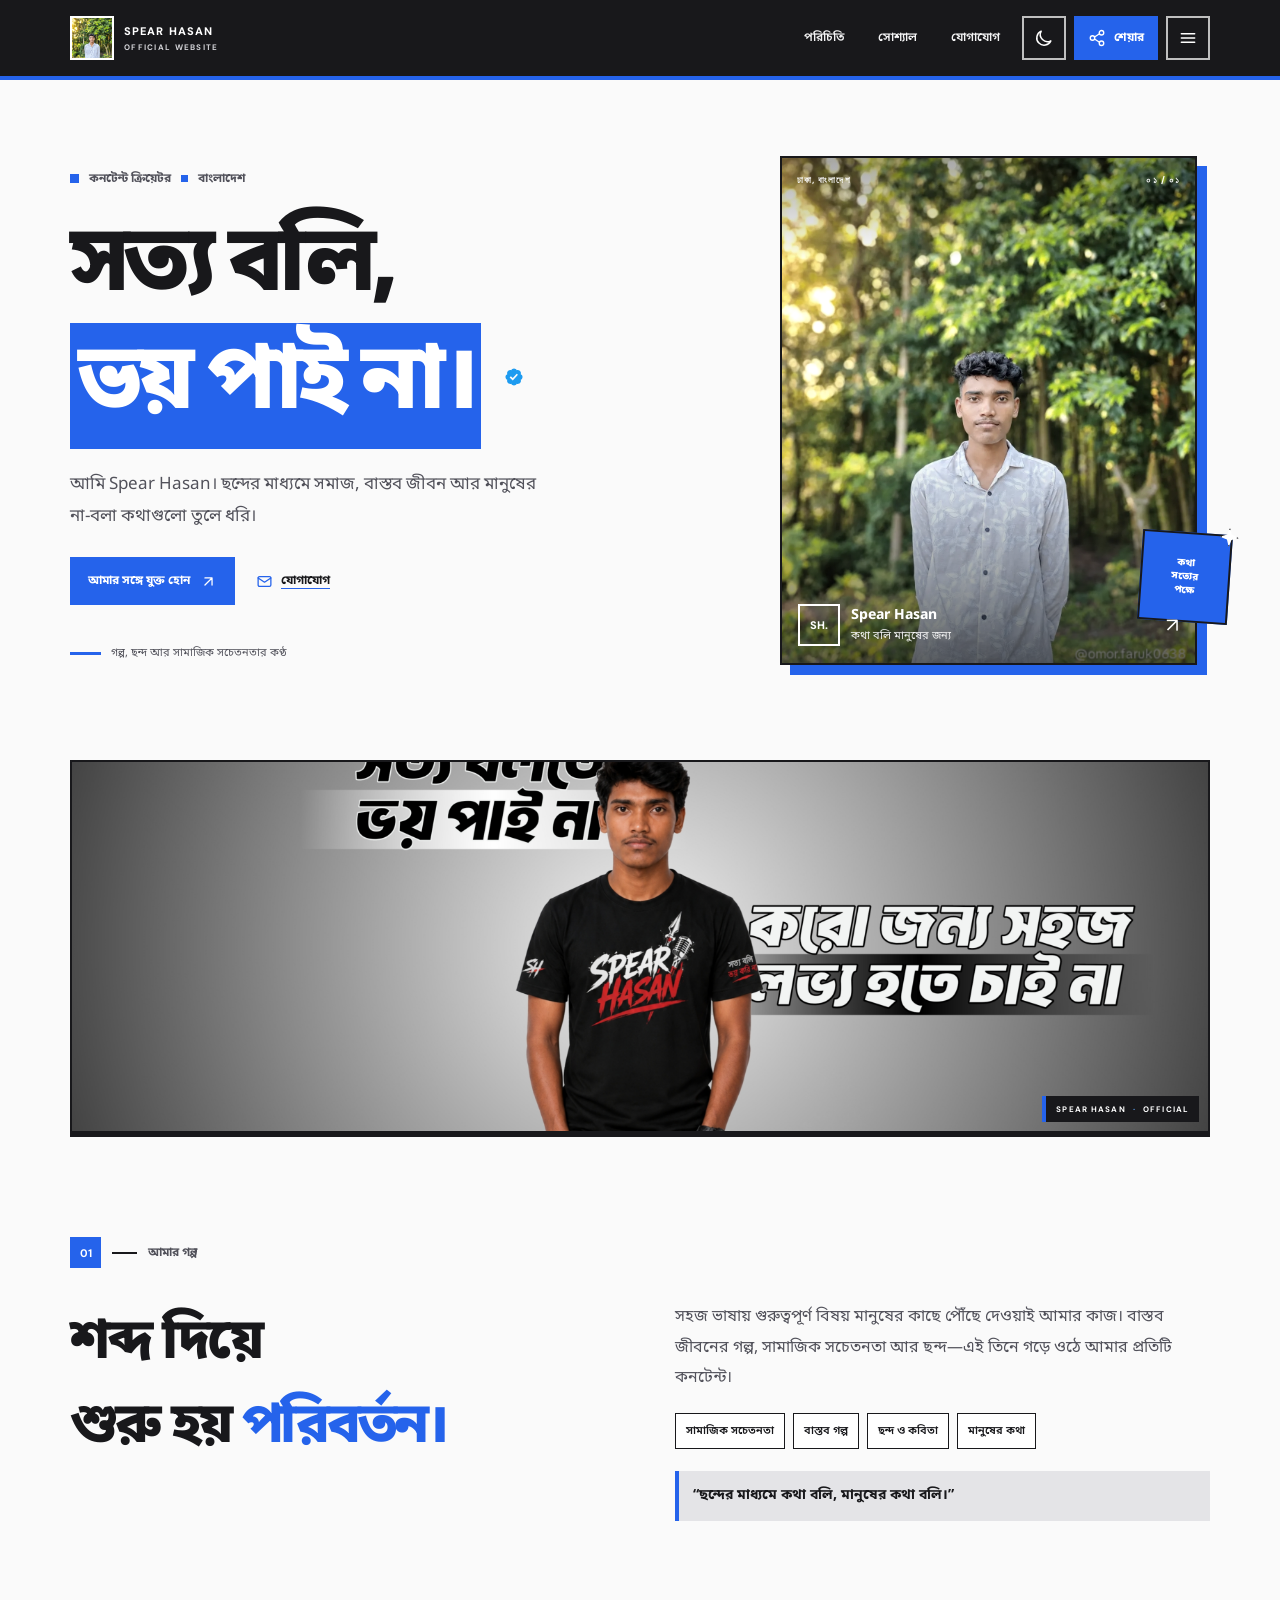
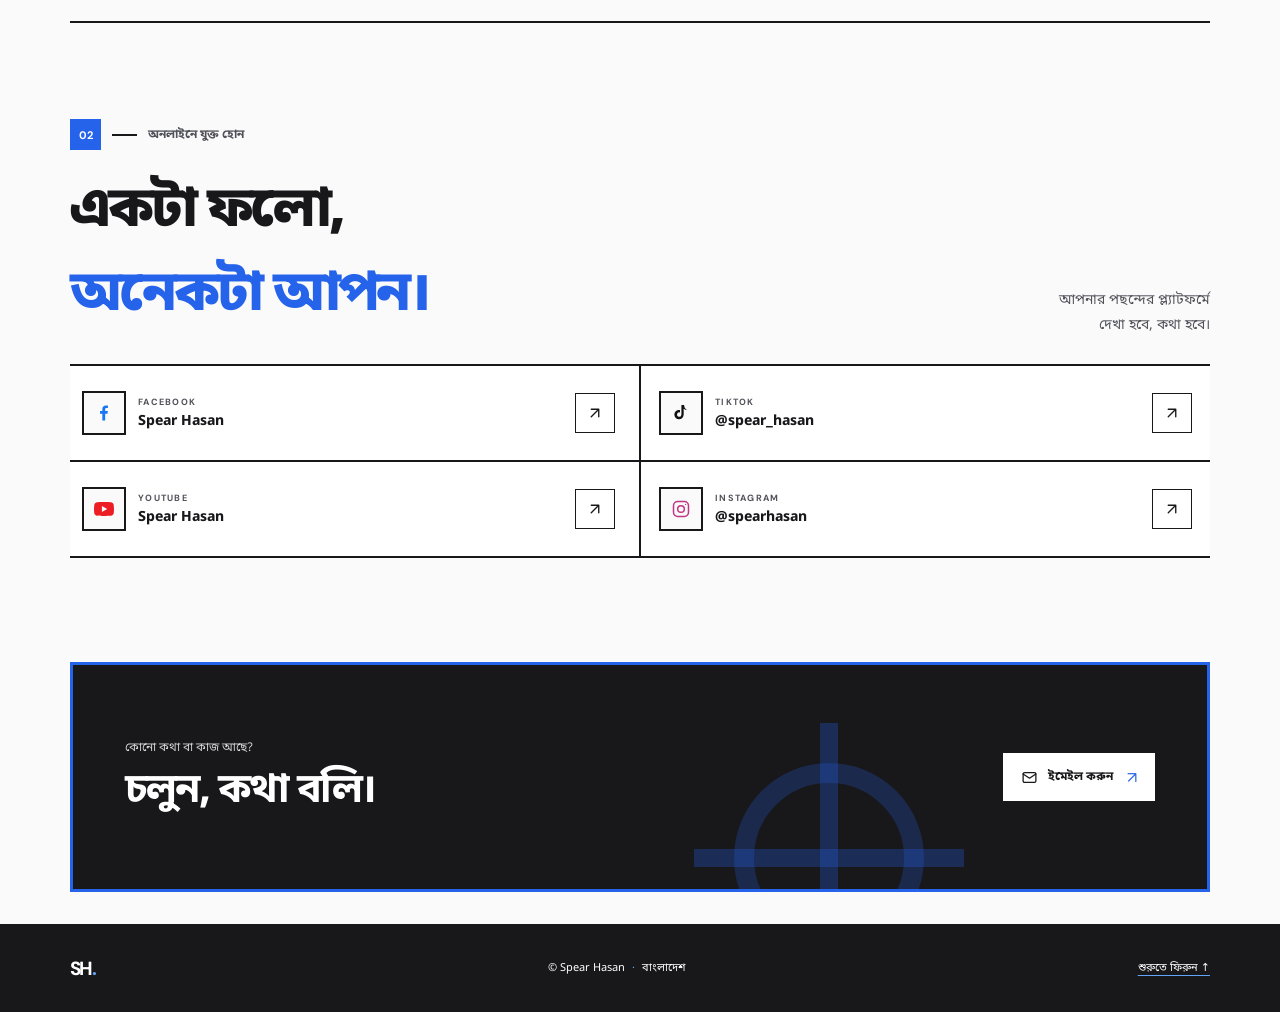
==== commit 1738aae7: "Apply UI UX Pro Max brutalist redesign" ====
--- a/index.html
+++ b/index.html
@@ -3,7 +3,7 @@
 <head>
   <meta charset="utf-8">
   <meta name="viewport" content="width=device-width, initial-scale=1">
-  <meta name="theme-color" content="#f5f2ec">
+  <meta name="theme-color" content="#fafafa">
   <meta name="description" content="Spear Hasan — ছন্দের মাধ্যমে সমাজ, বাস্তব জীবন ও মানুষের কথা তুলে ধরা বাংলাদেশের কনটেন্ট ক্রিয়েটর।">
   <meta name="robots" content="index, follow, max-image-preview:large, max-snippet:-1, max-video-preview:-1">
   <meta name="author" content="Spear Hasan">
@@ -25,8 +25,8 @@
   <title>Spear Hasan — মানুষের কথা, ছন্দের ভাষায়</title>
   <script type="application/ld+json">
   {
-    "@context": "https://schema.org",
-    "@graph": [
+    "@context":"https://schema.org",
+    "@graph":[
       {"@type":"WebSite","@id":"https://spearhasan.github.io/social/#website","url":"https://spearhasan.github.io/social/","name":"Spear Hasan Official Website","publisher":{"@id":"https://spearhasan.github.io/social/#person"}},
       {"@type":"ProfilePage","@id":"https://spearhasan.github.io/social/#profilepage","url":"https://spearhasan.github.io/social/","name":"Spear Hasan | Official Website","isPartOf":{"@id":"https://spearhasan.github.io/social/#website"},"mainEntity":{"@id":"https://spearhasan.github.io/social/#person"}},
       {"@type":"Person","@id":"https://spearhasan.github.io/social/#person","name":"Spear Hasan","alternateName":["স্পেয়ার হাসান","স্পিয়ার হাসান","SPEAR HASAN"],"url":"https://spearhasan.github.io/social/","image":"https://spearhasan.github.io/social/pngs/spear-hasan-profile.jpg","jobTitle":"Content Creator, YouTuber","description":"Bangladeshi content creator sharing social-awareness and real-life storytelling in Bengali.","knowsAbout":["Content Creation","Social Awareness","Storytelling","Bengali Media"],"sameAs":["https://www.facebook.com/spearhasan1","https://www.facebook.com/spearhasan2","https://www.tiktok.com/@spear_hasan","https://www.youtube.com/@spear_hasan","https://www.instagram.com/spearhasan"]}
@@ -37,6 +37,7 @@
   <script src="main.js" defer></script>
 </head>
 <body data-theme="light">
+  <a class="skip-link" href="#main">মূল কনটেন্টে যান</a>
   <svg class="icon-library" xmlns="http://www.w3.org/2000/svg" aria-hidden="true">
     <symbol id="i-menu" viewBox="0 0 24 24"><path d="M4 7h16M4 12h16M4 17h16"/></symbol>
     <symbol id="i-close" viewBox="0 0 24 24"><path d="m6 6 12 12M18 6 6 18"/></symbol>
@@ -48,7 +49,7 @@
     <symbol id="i-copy" viewBox="0 0 24 24"><rect x="8" y="8" width="12" height="12" rx="2"/><path d="M16 8V5a2 2 0 0 0-2-2H5a2 2 0 0 0-2 2v9a2 2 0 0 0 2 2h3"/></symbol>
     <symbol id="i-facebook" viewBox="0 0 24 24"><path fill="currentColor" stroke="none" d="M13.4 21v-8.2h2.8l.4-3.2h-3.2v-2c0-.9.3-1.6 1.6-1.6h1.7V3.1c-.3 0-1.3-.1-2.5-.1-2.5 0-4.2 1.5-4.2 4.3v2.3h-2.8v3.2h2.8V21h3.4z"/></symbol>
     <symbol id="i-tiktok" viewBox="0 0 24 24"><path fill="currentColor" stroke="none" d="M19.6 8.3a7.1 7.1 0 0 1-4.4-1.5v7.1a5.6 5.6 0 1 1-5.6-5.6c.4 0 .8 0 1.2.1v3.1a2.6 2.6 0 1 0 1.7 2.4V2.5h3.1a6.8 6.8 0 0 0 3.4 5.8v.3z"/></symbol>
-    <symbol id="i-youtube" viewBox="0 0 24 24"><path fill="currentColor" stroke="none" d="M23.5 6.2a3 3 0 0 0-2.1-2.1C19.6 3.6 12 3.6 12 3.6s-7.6 0-9.4.5A3 3 0 0 0 .5 6.2 31 31 0 0 0 0 12a31 31 0 0 0 .5 5.8 3 3 0 0 0 2.1 2.1c1.8.5 9.4.5 9.4.5s7.6 0 9.4-.5a3 3 0 0 0 2.1-2.1 31 31 0 0 0 .5-5.8 31 31 0 0 0-.5-5.8zM9.5 15.7V8.3L15.8 12l-6.3 3.7z"/></symbol>
+    <symbol id="i-youtube" viewBox="0 0 24 24"><path fill="currentColor" stroke="none" d="M23.5 6.2a3 3 0 0 0-2.1-2.1C19.6 3.6 12 3.6 12 3.6s-7.6 0-9.4.5A3 3 0 0 0 .5 6.2 31 31 0 0 0 0 12a31 31 0 0 0 .5 5.8 3 3 0 0 0 2.1 2.1c1.8.5 9.4.5 9.4.5s7.6 0 9.4-.5a3 3 0 0 0 2.1-2.1 31 31 0 0 0 .5-5.8zM9.5 15.7V8.3L15.8 12l-6.3 3.7z"/></symbol>
     <symbol id="i-instagram" viewBox="0 0 24 24"><rect x="3" y="3" width="18" height="18" rx="5"/><circle cx="12" cy="12" r="4"/><circle cx="17.5" cy="6.5" r=".8" fill="currentColor" stroke="none"/></symbol>
     <symbol id="i-eye" viewBox="0 0 24 24"><path d="M2 12s3.6-7 10-7 10 7 10 7-3.6 7-10 7-10-7-10-7Z"/><circle cx="12" cy="12" r="3"/></symbol>
   </svg>
@@ -59,94 +60,72 @@
         <span class="brand-avatar"><img src="pngs/spear-hasan-profile.jpg" alt="" width="44" height="44"></span>
         <span class="brand-copy"><strong>SPEAR HASAN</strong><small>OFFICIAL WEBSITE</small></span>
       </a>
-      <nav class="desktop-nav" aria-label="প্রধান নেভিগেশন">
-        <a href="#about">পরিচিতি</a><a href="#connect">সোশ্যাল</a><a href="mailto:spearhasan@gmail.com?subject=যোগাযোগ">যোগাযোগ</a>
-      </nav>
+      <nav class="desktop-nav" aria-label="প্রধান নেভিগেশন"><a href="#about">পরিচিতি</a><a href="#connect">সোশ্যাল</a><a href="mailto:spearhasan@gmail.com?subject=যোগাযোগ">যোগাযোগ</a></nav>
       <div class="header-actions">
-        <button class="icon-button" id="themeToggle" type="button" aria-label="ডার্ক থিম চালু করুন" title="থিম পরিবর্তন"><svg class="icon"><use href="#i-moon"/></svg></button>
-        <button class="share-button" id="shareButton" type="button"><svg class="icon"><use href="#i-share"/></svg><span>শেয়ার</span></button>
-        <button class="icon-button menu-toggle" id="menuToggle" type="button" aria-label="মেনু খুলুন" aria-expanded="false"><svg class="icon"><use href="#i-menu"/></svg></button>
+        <button class="icon-button" id="themeToggle" type="button" aria-label="ডার্ক থিম চালু করুন" aria-pressed="false" title="থিম পরিবর্তন"><svg class="icon" aria-hidden="true"><use href="#i-moon"/></svg></button>
+        <button class="share-button" id="shareButton" type="button" aria-haspopup="dialog" aria-controls="sharePopup"><svg class="icon" aria-hidden="true"><use href="#i-share"/></svg><span>শেয়ার</span></button>
+        <button class="icon-button menu-toggle" id="menuToggle" type="button" aria-label="মেনু খুলুন" aria-expanded="false" aria-controls="sidebar"><svg class="icon" aria-hidden="true"><use href="#i-menu"/></svg></button>
       </div>
     </div>
   </header>
 
-  <main class="page-shell">
+  <main class="page-shell" id="main" tabindex="-1">
     <section class="hero" id="home" aria-labelledby="profileName">
       <div class="hero-copy">
-        <p class="eyebrow"><span class="status-dot"></span> কনটেন্ট ক্রিয়েটর <i></i> বাংলাদেশ</p>
-        <h1 id="profileName">সত্য বলি,<br><span>ভয় পাই না।</span><img class="verified-badge" src="pngs/verified-badge.svg" alt="ভেরিফায়েড"></h1>
+        <p class="eyebrow"><span class="status-dot" aria-hidden="true"></span> কনটেন্ট ক্রিয়েটর <i aria-hidden="true"></i> বাংলাদেশ</p>
+        <h1 id="profileName">সত্য বলি,<br><span class="headline-block">ভয় পাই না।</span><img class="verified-badge" src="pngs/verified-badge.svg" alt="ভেরিফায়েড"></h1>
         <p class="hero-intro">আমি Spear Hasan। ছন্দের মাধ্যমে সমাজ, বাস্তব জীবন আর মানুষের না-বলা কথাগুলো তুলে ধরি।</p>
-        <div class="hero-actions">
-          <a class="button button-primary" href="#connect">আমার সঙ্গে যুক্ত হোন <svg class="icon"><use href="#i-arrow"/></svg></a>
-          <a class="text-link" href="mailto:spearhasan@gmail.com?subject=যোগাযোগ"><svg class="icon"><use href="#i-mail"/></svg> যোগাযোগ</a>
-        </div>
-        <div class="hero-footnote"><span class="rule"></span><span>গল্প, ছন্দ আর সামাজিক সচেতনতার কণ্ঠ</span></div>
+        <div class="hero-actions"><a class="button button-primary" href="#connect">আমার সঙ্গে যুক্ত হোন <svg class="icon" aria-hidden="true"><use href="#i-arrow"/></svg></a><a class="text-link" href="mailto:spearhasan@gmail.com?subject=যোগাযোগ"><svg class="icon" aria-hidden="true"><use href="#i-mail"/></svg> যোগাযোগ</a></div>
+        <div class="hero-footnote"><span class="rule" aria-hidden="true"></span><span>গল্প, ছন্দ আর সামাজিক সচেতনতার কণ্ঠ</span></div>
       </div>
       <div class="hero-visual">
         <div class="portrait-frame">
           <div class="portrait-topline"><span>ঢাকা, বাংলাদেশ</span><span>০১ / ০১</span></div>
           <img class="portrait" src="pngs/spear-hasan-profile.jpg" alt="Spear Hasan-এর প্রতিকৃতি" fetchpriority="high" width="1086" height="1448">
-          <div class="portrait-caption"><span class="caption-mark">SH.</span><span><strong>Spear Hasan</strong><small>কথা বলি মানুষের জন্য</small></span><span class="caption-arrow">↗</span></div>
+          <div class="portrait-caption"><span class="caption-mark" aria-hidden="true">SH.</span><span><strong>Spear Hasan</strong><small>কথা বলি মানুষের জন্য</small></span><span class="caption-arrow" aria-hidden="true">↗</span></div>
         </div>
-        <div class="visual-stamp" aria-hidden="true"><span>কথা</span><span>সত্যের</span><span>পক্ষে</span><b>✳</b></div>
+        <div class="visual-stamp" aria-hidden="true"><span>কথা</span><span>সত্যের</span><span>পক্ষে</span><b class="stamp-mark"></b></div>
       </div>
     </section>
 
-    <section class="cover-strip" aria-label="Spear Hasan-এর কভার আর্ট">
-      <img src="pngs/cover.png" alt="Spear Hasan-এর কভার আর্ট — সত্য বলি, ভয় পাই না" width="3264" height="1226" loading="lazy">
-      <span class="cover-index">SPEAR HASAN <i>·</i> OFFICIAL</span>
-    </section>
+    <section class="cover-strip" aria-label="Spear Hasan-এর কভার আর্ট"><img src="pngs/cover.png" alt="Spear Hasan-এর কভার আর্ট — সত্য বলি, ভয় পাই না" width="3264" height="1226" loading="lazy"><span class="cover-index">SPEAR HASAN <i>·</i> OFFICIAL</span></section>
 
     <section class="about-section" id="about">
-      <div class="section-index"><span>01</span><span class="index-line"></span><span>আমার গল্প</span></div>
-      <div class="about-grid">
-        <h2>শব্দ দিয়ে<br>শুরু হয় <em>পরিবর্তন।</em></h2>
-        <div class="about-copy">
-          <p>সহজ ভাষায় গুরুত্বপূর্ণ বিষয় মানুষের কাছে পৌঁছে দেওয়াই আমার কাজ। বাস্তব জীবনের গল্প, সামাজিক সচেতনতা আর ছন্দ—এই তিনে গড়ে ওঠে আমার প্রতিটি কনটেন্ট।</p>
-          <div class="topic-list"><span>সামাজিক সচেতনতা</span><span>বাস্তব গল্প</span><span>ছন্দ ও কবিতা</span><span>মানুষের কথা</span></div>
-          <p class="about-signature">“ছন্দের মাধ্যমে কথা বলি, মানুষের কথা বলি।”</p>
-        </div>
-      </div>
+      <div class="section-index"><span>01</span><span class="index-line" aria-hidden="true"></span><span>আমার গল্প</span></div>
+      <div class="about-grid"><h2>শব্দ দিয়ে<br>শুরু হয় <em>পরিবর্তন।</em></h2><div class="about-copy"><p>সহজ ভাষায় গুরুত্বপূর্ণ বিষয় মানুষের কাছে পৌঁছে দেওয়াই আমার কাজ। বাস্তব জীবনের গল্প, সামাজিক সচেতনতা আর ছন্দ—এই তিনে গড়ে ওঠে আমার প্রতিটি কনটেন্ট।</p><div class="topic-list"><span>সামাজিক সচেতনতা</span><span>বাস্তব গল্প</span><span>ছন্দ ও কবিতা</span><span>মানুষের কথা</span></div><p class="about-signature">“ছন্দের মাধ্যমে কথা বলি, মানুষের কথা বলি।”</p></div></div>
     </section>
 
     <section class="connect-section" id="connect">
-      <div class="connect-heading">
-        <div><div class="section-index"><span>02</span><span class="index-line"></span><span>অনলাইনে যুক্ত হোন</span></div><h2>একটা ফলো,<br><em>অনেকটা আপন।</em></h2></div>
-        <p>আপনার পছন্দের প্ল্যাটফর্মে<br>দেখা হবে, কথা হবে।</p>
-      </div>
+      <div class="connect-heading"><div><div class="section-index"><span>02</span><span class="index-line" aria-hidden="true"></span><span>অনলাইনে যুক্ত হোন</span></div><h2>একটা ফলো,<br><em>অনেকটা আপন।</em></h2></div><p>আপনার পছন্দের প্ল্যাটফর্মে<br>দেখা হবে, কথা হবে।</p></div>
       <nav class="social-grid" aria-label="সামাজিক যোগাযোগের লিংক">
-        <a class="social-card facebook" href="https://www.facebook.com/spearhasan1" target="_blank" rel="noopener noreferrer me"><span class="social-brand"><svg class="icon"><use href="#i-facebook"/></svg></span><span class="social-copy"><small>FACEBOOK</small><strong>Spear Hasan</strong></span><span class="social-arrow"><svg class="icon"><use href="#i-arrow"/></svg></span></a>
-        <a class="social-card tiktok" href="https://www.tiktok.com/@spear_hasan" target="_blank" rel="noopener noreferrer me"><span class="social-brand"><svg class="icon"><use href="#i-tiktok"/></svg></span><span class="social-copy"><small>TIKTOK</small><strong>@spear_hasan</strong></span><span class="social-arrow"><svg class="icon"><use href="#i-arrow"/></svg></span></a>
-        <a class="social-card youtube" href="https://youtube.com/@spear_hasan" target="_blank" rel="noopener noreferrer me"><span class="social-brand"><svg class="icon"><use href="#i-youtube"/></svg></span><span class="social-copy"><small>YOUTUBE</small><strong>Spear Hasan</strong></span><span class="social-arrow"><svg class="icon"><use href="#i-arrow"/></svg></span></a>
-        <a class="social-card instagram" href="https://www.instagram.com/spearhasan" target="_blank" rel="noopener noreferrer me"><span class="social-brand"><svg class="icon"><use href="#i-instagram"/></svg></span><span class="social-copy"><small>INSTAGRAM</small><strong>@spearhasan</strong></span><span class="social-arrow"><svg class="icon"><use href="#i-arrow"/></svg></span></a>
+        <a class="social-card facebook" href="https://www.facebook.com/spearhasan1" target="_blank" rel="noopener noreferrer me"><span class="social-brand" aria-hidden="true"><svg class="icon"><use href="#i-facebook"/></svg></span><span class="social-copy"><small>FACEBOOK</small><strong>Spear Hasan</strong></span><span class="social-arrow" aria-hidden="true"><svg class="icon"><use href="#i-arrow"/></svg></span></a>
+        <a class="social-card tiktok" href="https://www.tiktok.com/@spear_hasan" target="_blank" rel="noopener noreferrer me"><span class="social-brand" aria-hidden="true"><svg class="icon"><use href="#i-tiktok"/></svg></span><span class="social-copy"><small>TIKTOK</small><strong>@spear_hasan</strong></span><span class="social-arrow" aria-hidden="true"><svg class="icon"><use href="#i-arrow"/></svg></span></a>
+        <a class="social-card youtube" href="https://youtube.com/@spear_hasan" target="_blank" rel="noopener noreferrer me"><span class="social-brand" aria-hidden="true"><svg class="icon"><use href="#i-youtube"/></svg></span><span class="social-copy"><small>YOUTUBE</small><strong>Spear Hasan</strong></span><span class="social-arrow" aria-hidden="true"><svg class="icon"><use href="#i-arrow"/></svg></span></a>
+        <a class="social-card instagram" href="https://www.instagram.com/spearhasan" target="_blank" rel="noopener noreferrer me"><span class="social-brand" aria-hidden="true"><svg class="icon"><use href="#i-instagram"/></svg></span><span class="social-copy"><small>INSTAGRAM</small><strong>@spearhasan</strong></span><span class="social-arrow" aria-hidden="true"><svg class="icon"><use href="#i-arrow"/></svg></span></a>
       </nav>
     </section>
 
-    <section class="contact-band">
-      <div><span class="contact-kicker">কোনো কথা বা কাজ আছে?</span><h2>চলুন, কথা বলি।</h2></div>
-      <a class="button button-light" href="mailto:spearhasan@gmail.com?subject=যোগাযোগ"><svg class="icon"><use href="#i-mail"/></svg> ইমেইল করুন <span>↗</span></a>
-      <span class="contact-spark" aria-hidden="true">✳</span>
-    </section>
+    <section class="contact-band"><div><span class="contact-kicker">কোনো কথা বা কাজ আছে?</span><h2>চলুন, কথা বলি।</h2></div><a class="button button-light" href="mailto:spearhasan@gmail.com?subject=যোগাযোগ"><svg class="icon" aria-hidden="true"><use href="#i-mail"/></svg> ইমেইল করুন <span aria-hidden="true">↗</span></a><span class="contact-spark" aria-hidden="true"></span></section>
   </main>
 
   <footer class="site-footer"><a class="footer-brand" href="#home">SH<span>.</span></a><span>© Spear Hasan <span class="footer-dot">·</span> বাংলাদেশ</span><a href="#home" class="back-top">শুরুতে ফিরুন ↑</a></footer>
 
-  <div class="menu-backdrop" id="menuOverlay"></div>
-  <aside class="sidebar" id="sidebar" aria-label="প্রধান মেনু" aria-hidden="true">
-    <div class="drawer-heading"><a class="drawer-brand" href="#home">SPEAR HASAN<span>.</span></a><button class="icon-button" id="closeMenu" type="button" aria-label="মেনু বন্ধ করুন"><svg class="icon"><use href="#i-close"/></svg></button></div>
+  <div class="menu-backdrop" id="menuOverlay" aria-hidden="true"></div>
+  <aside class="sidebar" id="sidebar" aria-label="প্রধান মেনু" aria-hidden="true" inert>
+    <div class="drawer-heading"><a class="drawer-brand" href="#home">SPEAR HASAN<span>.</span></a><button class="icon-button" id="closeMenu" type="button" aria-label="মেনু বন্ধ করুন"><svg class="icon" aria-hidden="true"><use href="#i-close"/></svg></button></div>
     <img class="drawer-cover" src="pngs/cover.png" alt="" width="3264" height="1226">
     <nav class="menu-list"><a class="menu-item" href="#home"><span>হোম</span><span>01</span></a><a class="menu-item" href="#about"><span>আমার গল্প</span><span>02</span></a><a class="menu-item" href="#connect"><span>সোশ্যাল</span><span>03</span></a><a class="menu-item" href="mailto:spearhasan@gmail.com?subject=যোগাযোগ"><span>যোগাযোগ</span><span>↗</span></a><a class="menu-item" href="https://spearhasan.github.io/social/ai-remover/"><span>AI Remover</span><span>↗</span></a></nav>
-    <div class="visitor-box" id="visitorBox"><svg class="icon"><use href="#i-eye"/></svg><span>আজকের ভিজিটর</span><strong id="visitorCount">—</strong></div>
+    <div class="visitor-box" id="visitorBox"><svg class="icon" aria-hidden="true"><use href="#i-eye"/></svg><span>মোট ভিজিটর</span><strong id="visitorCount" aria-live="polite" aria-atomic="true">—</strong></div>
     <p class="drawer-footnote">সত্য বলি, ভয় পাই না।</p>
   </aside>
 
-  <div class="modal-backdrop" id="shareOverlay"></div>
-  <section class="share-modal" id="sharePopup" role="dialog" aria-modal="true" aria-labelledby="shareTitle" aria-hidden="true">
-    <button class="modal-close icon-button" id="closeSharePopup" type="button" aria-label="বন্ধ করুন"><svg class="icon"><use href="#i-close"/></svg></button>
+  <div class="modal-backdrop" id="shareOverlay" aria-hidden="true"></div>
+  <section class="share-modal" id="sharePopup" role="dialog" aria-modal="true" aria-labelledby="shareTitle" aria-hidden="true" inert>
+    <button class="modal-close icon-button" id="closeSharePopup" type="button" aria-label="বন্ধ করুন"><svg class="icon" aria-hidden="true"><use href="#i-close"/></svg></button>
     <span class="modal-kicker">PASS IT ON</span><h2 id="shareTitle">প্রোফাইল শেয়ার করুন</h2><p class="modal-description">ভালো কথা ছড়িয়ে পড়ুক—বন্ধুদের সঙ্গে লিংকটি ভাগ করুন।</p>
     <img id="qrImage" alt="প্রোফাইল লিংকের QR কোড">
-    <div class="copy-row"><input id="shareLink" type="text" readonly aria-label="শেয়ার লিংক"><button id="copyShareBtn" type="button" aria-label="লিংক কপি করুন"><svg class="icon"><use href="#i-copy"/></svg></button></div>
-    <button class="button button-primary modal-copy" id="copyShareText" type="button"><svg class="icon"><use href="#i-copy"/></svg><span>লিংক কপি করুন</span></button>
+    <div class="copy-row"><input id="shareLink" type="text" readonly aria-label="শেয়ার লিংক"><button id="copyShareBtn" type="button" aria-label="লিংক কপি করুন"><svg class="icon" aria-hidden="true"><use href="#i-copy"/></svg></button></div>
+    <button class="button button-primary modal-copy" id="copyShareText" type="button"><svg class="icon" aria-hidden="true"><use href="#i-copy"/></svg><span>লিংক কপি করুন</span></button>
   </section>
   <div class="toast" id="toast" role="status" aria-live="polite"></div>
 </body>
--- a/style.css
+++ b/style.css
@@ -2,245 +2,227 @@
 
 :root {
   color-scheme: light;
-  --page: #f5f2ec;
-  --paper: #fffdf8;
-  --ink: #171715;
-  --muted: #77756f;
-  --line: #dedbd3;
-  --accent: #d93b2b;
-  --accent-dark: #b32b20;
-  --soft: #ebe7de;
-  --shadow: 0 22px 70px rgba(30, 27, 21, .12);
-  --font-bn: "Noto Sans Bengali", "Nirmala UI", sans-serif;
+  --page: #fafafa;
+  --paper: #ffffff;
+  --ink: #18181b;
+  --muted: #52525b;
+  --line: #18181b;
+  --soft: #e4e4e7;
+  --accent: #2563eb;
+  --accent-hover: #1d4ed8;
+  --accent-ink: #ffffff;
+  --shadow: 8px 8px 0 #18181b;
+  --font-bn: "Noto Sans Bengali", "Nirmala UI", system-ui, sans-serif;
   --font-en: "DM Sans", Arial, sans-serif;
+  --focus: #2563eb;
+  --header-height: 68px;
 }
 body[data-theme="dark"] {
   color-scheme: dark;
-  --page: #171715;
-  --paper: #22211e;
-  --ink: #f5f2ec;
-  --muted: #aaa69d;
-  --line: #3b3933;
-  --accent: #ff6a56;
-  --accent-dark: #e9513f;
-  --soft: #2b2924;
-  --shadow: 0 22px 70px rgba(0, 0, 0, .3);
+  --page: #09090b;
+  --paper: #18181b;
+  --ink: #fafafa;
+  --muted: #d4d4d8;
+  --line: #d4d4d8;
+  --soft: #27272a;
+  --accent: #60a5fa;
+  --accent-hover: #93c5fd;
+  --accent-ink: #09090b;
+  --shadow: 8px 8px 0 #2563eb;
+  --focus: #93c5fd;
 }
 * { box-sizing: border-box; }
-html { min-width: 320px; scroll-behavior: smooth; scroll-padding-top: 88px; }
-body { margin: 0; min-width: 320px; color: var(--ink); background: var(--page); font-family: var(--font-bn); transition: background .25s ease, color .25s ease; }
+html { min-width: 320px; scroll-behavior: smooth; scroll-padding-top: calc(var(--header-height) + 16px); }
+body { min-width: 320px; margin: 0; color: var(--ink); background: var(--page); font-family: var(--font-bn); transition: background-color .18s ease, color .18s ease; }
 button, input { font: inherit; }
-button, a { -webkit-tap-highlight-color: transparent; }
+button, a { -webkit-tap-highlight-color: transparent; touch-action: manipulation; }
 a { color: inherit; }
-button:focus-visible, a:focus-visible, input:focus-visible { outline: 3px solid color-mix(in srgb, var(--accent) 48%, transparent); outline-offset: 4px; }
+button:focus-visible, a:focus-visible, input:focus-visible { outline: 3px solid var(--focus); outline-offset: 4px; }
 .icon-library { position: absolute; width: 0; height: 0; overflow: hidden; }
-.icon { display: block; width: 20px; height: 20px; fill: none; stroke: currentColor; stroke-width: 1.8; stroke-linecap: round; stroke-linejoin: round; }
-.topbar { position: sticky; z-index: 20; top: 0; border-bottom: 1px solid color-mix(in srgb, var(--line) 75%, transparent); background: color-mix(in srgb, var(--page) 88%, transparent); backdrop-filter: blur(18px); -webkit-backdrop-filter: blur(18px); }
-.topbar-inner { width: min(1140px, calc(100% - 64px)); min-height: 80px; margin: auto; display: flex; align-items: center; justify-content: space-between; gap: 24px; }
-.brand { display: inline-flex; align-items: center; gap: 11px; text-decoration: none; }
-.brand-avatar { width: 44px; height: 44px; overflow: hidden; border: 1px solid var(--line); border-radius: 50%; background: var(--soft); }
+.icon { width: 20px; height: 20px; display: block; fill: none; stroke: currentColor; stroke-width: 1.8; stroke-linecap: round; stroke-linejoin: round; }
+.skip-link { position: fixed; z-index: 120; top: 8px; left: 8px; padding: 12px 16px; color: #fff; background: #18181b; border: 2px solid #2563eb; transform: translateY(-150%); }
+.skip-link:focus { transform: translateY(0); }
+.topbar { position: sticky; z-index: 20; top: 0; min-height: var(--header-height); color: #fff; background: #18181b; border-bottom: 4px solid #2563eb; }
+.topbar-inner { width: calc(100% - 32px); min-height: var(--header-height); margin: 0 auto; display: flex; align-items: center; justify-content: space-between; gap: 12px; }
+.brand { min-width: 0; display: inline-flex; align-items: center; gap: 10px; text-decoration: none; }
+.brand-avatar { width: 40px; height: 40px; flex: 0 0 auto; overflow: hidden; border: 2px solid #fff; background: #27272a; }
 .brand-avatar img { width: 100%; height: 100%; display: block; object-fit: cover; object-position: center 39%; }
 .brand-copy strong, .brand-copy small { display: block; }
-.brand-copy strong { font: 800 12px/1.2 var(--font-en); letter-spacing: .11em; }
-.brand-copy small { margin-top: 5px; color: var(--muted); font: 700 8px/1 var(--font-en); letter-spacing: .16em; }
-.desktop-nav { margin-left: auto; display: flex; align-items: center; gap: clamp(20px, 3vw, 42px); }
-.desktop-nav a { position: relative; color: var(--muted); text-decoration: none; font-size: 12px; font-weight: 600; transition: color .2s ease; }
-.desktop-nav a::after { position: absolute; right: 0; bottom: -7px; left: 0; height: 1px; content: ""; background: var(--accent); transform: scaleX(0); transform-origin: right; transition: transform .2s ease; }
-.desktop-nav a:hover { color: var(--ink); }
-.desktop-nav a:hover::after { transform: scaleX(1); transform-origin: left; }
-.header-actions { display: flex; align-items: center; gap: 9px; }
-.icon-button { width: 42px; height: 42px; display: inline-grid; flex: 0 0 auto; place-items: center; border: 1px solid var(--line); border-radius: 50%; color: var(--ink); background: var(--paper); cursor: pointer; transition: color .2s ease, background .2s ease, transform .2s ease, border-color .2s ease; }
-.icon-button:hover { color: var(--accent); border-color: var(--accent); transform: rotate(-7deg); }
-.share-button { min-height: 42px; padding: 0 16px; display: inline-flex; align-items: center; justify-content: center; gap: 8px; border: 0; border-radius: 99px; color: #fff; background: var(--ink); font-size: 11px; font-weight: 700; cursor: pointer; transition: background .2s ease, transform .2s ease; }
-.share-button:hover { background: var(--accent); transform: translateY(-2px); }
-.share-button .icon { width: 17px; height: 17px; }
-.menu-toggle { display: none; }
-.page-shell { width: min(1140px, calc(100% - 64px)); margin: 0 auto; }
-.hero { min-height: 625px; padding: 72px 0 76px; display: grid; grid-template-columns: 1.1fr .9fr; align-items: center; gap: clamp(50px, 9vw, 124px); }
-.hero-copy { position: relative; z-index: 1; padding: 12px 0 20px; }
-.eyebrow { margin: 0 0 26px; display: flex; align-items: center; gap: 10px; color: var(--muted); font-size: 10px; font-weight: 700; letter-spacing: .02em; }
-.eyebrow i { width: 3px; height: 3px; border-radius: 50%; background: var(--accent); }
-.status-dot { width: 8px; height: 8px; display: inline-block; border-radius: 50%; background: var(--accent); box-shadow: 0 0 0 4px color-mix(in srgb, var(--accent) 13%, transparent); }
-h1 { max-width: 660px; margin: 0; font-size: clamp(56px, 7vw, 92px); font-weight: 800; letter-spacing: -.075em; line-height: 1.19; }
-h1 > span { color: var(--accent); }
-.verified-badge { width: .23em; height: .23em; margin: 0 0 .1em .12em; display: inline-block; vertical-align: baseline; }
-.hero-intro { max-width: 430px; margin: 28px 0 0; color: var(--muted); font-size: 15px; line-height: 2; }
-.hero-actions { margin-top: 30px; display: flex; align-items: center; gap: 25px; flex-wrap: wrap; }
-.button { min-height: 50px; padding: 0 19px; display: inline-flex; align-items: center; justify-content: center; gap: 11px; border: 0; border-radius: 3px; text-decoration: none; font-size: 11px; font-weight: 700; cursor: pointer; transition: transform .2s ease, background .2s ease, color .2s ease; }
-.button:hover { transform: translateY(-3px); }
-.button-primary { color: #fff; background: var(--accent); }
-.button-primary:hover { background: var(--accent-dark); }
+.brand-copy strong { font: 800 11px/1.2 var(--font-en); letter-spacing: .1em; }
+.brand-copy small { margin-top: 4px; color: #d4d4d8; font: 700 8px/1 var(--font-en); letter-spacing: .16em; }
+.desktop-nav { display: none; }
+.header-actions { margin-left: auto; display: flex; align-items: center; gap: 8px; }
+.icon-button { width: 46px; height: 46px; flex: 0 0 auto; display: inline-grid; place-items: center; border: 2px solid currentColor; border-radius: 0; color: inherit; background: transparent; cursor: pointer; transition: color .16s ease, background-color .16s ease, transform .16s ease; }
+.icon-button:hover { color: #fff; background: #2563eb; border-color: #2563eb; }
+.header-actions .icon-button { width: 44px; height: 44px; border-color: rgba(255,255,255,.72); }
+.header-actions .icon-button:hover { color: #fff; background: #2563eb; border-color: #2563eb; }
+.share-button { min-width: 44px; min-height: 44px; padding: 0 12px; display: inline-flex; align-items: center; justify-content: center; gap: 8px; border: 2px solid #2563eb; border-radius: 0; color: #fff; background: #2563eb; font-size: 12px; font-weight: 700; cursor: pointer; transition: background-color .16s ease, color .16s ease; }
+.share-button:hover { color: #18181b; background: #fff; }
+.share-button .icon { width: 18px; height: 18px; }
+.menu-toggle { display: inline-grid; }
+.page-shell { width: calc(100% - 32px); max-width: 1140px; margin: 0 auto; }
+#main:focus { outline: none; }
+.hero { padding: 50px 0 48px; display: grid; grid-template-columns: minmax(0, 1fr); gap: 36px; align-items: center; }
+.hero-copy { min-width: 0; }
+.eyebrow { margin: 0 0 21px; display: flex; flex-wrap: wrap; align-items: center; gap: 10px; color: var(--muted); font-size: 12px; font-weight: 700; }
+.eyebrow i { width: 7px; height: 7px; display: inline-block; background: var(--accent); }
+.status-dot { width: 9px; height: 9px; display: inline-block; background: var(--accent); }
+h1 { max-width: 700px; margin: 0; font-size: clamp(52px, 14vw, 78px); font-weight: 800; letter-spacing: -.06em; line-height: 1.28; overflow-wrap: anywhere; }
+.headline-block { display: inline; padding: 0 .09em .04em; color: #fff; background: #2563eb; box-decoration-break: clone; -webkit-box-decoration-break: clone; }
+.verified-badge { width: 20px; height: 20px; margin: 0 0 .22em .25em; display: inline-block; vertical-align: baseline; }
+.hero-intro { max-width: 470px; margin: 23px 0 0; color: var(--muted); font-size: 16px; line-height: 1.9; }
+.hero-actions { margin-top: 24px; display: flex; align-items: center; flex-wrap: wrap; gap: 12px; }
+.button { min-height: 48px; padding: 0 16px; display: inline-flex; align-items: center; justify-content: center; gap: 10px; border: 2px solid var(--ink); border-radius: 0; text-decoration: none; font-size: 12px; font-weight: 700; cursor: pointer; transition: background-color .16s ease, color .16s ease, transform .16s ease; }
+.button:hover { transform: translate(-2px, -2px); }
+.button-primary { border-color: #2563eb; color: #fff; background: #2563eb; }
+.button-primary:hover { border-color: #1d4ed8; background: #1d4ed8; }
 .button-primary .icon { width: 17px; height: 17px; }
-.text-link { display: inline-flex; align-items: center; gap: 8px; color: var(--ink); text-decoration: none; font-size: 11px; font-weight: 700; }
-.text-link .icon { width: 16px; height: 16px; color: var(--accent); }
-.text-link:hover { color: var(--accent); }
-.hero-footnote { margin-top: 54px; display: flex; align-items: center; gap: 12px; color: var(--muted); font-size: 10px; }
-.rule { width: 34px; height: 1px; background: var(--accent); }
-.hero-visual { position: relative; width: min(100%, 408px); justify-self: end; padding: 0 19px 20px 0; }
-.portrait-frame { position: relative; height: 485px; overflow: hidden; background: var(--soft); box-shadow: var(--shadow); }
-.portrait-frame::after { position: absolute; inset: 0; content: ""; background: linear-gradient(180deg, rgba(0,0,0,.16), transparent 22%, transparent 64%, rgba(0,0,0,.56)); pointer-events: none; }
-.portrait { width: 100%; height: 100%; display: block; object-fit: cover; object-position: center 44%; filter: saturate(.84); transition: transform .7s cubic-bezier(.2,.7,.2,1), filter .5s ease; }
-.portrait-frame:hover .portrait { transform: scale(1.035); filter: saturate(1); }
-.portrait-topline { position: absolute; z-index: 2; top: 18px; right: 19px; left: 19px; display: flex; justify-content: space-between; color: #fff; font: 700 9px var(--font-en); letter-spacing: .13em; text-transform: uppercase; }
-.portrait-caption { position: absolute; z-index: 2; right: 22px; bottom: 22px; left: 22px; display: flex; align-items: center; gap: 12px; color: #fff; }
-.caption-mark { width: 42px; height: 42px; display: grid; place-items: center; border: 1px solid rgba(255,255,255,.58); border-radius: 50%; font: 800 12px var(--font-en); }
+.text-link { min-height: 48px; padding: 0 9px; display: inline-flex; align-items: center; gap: 8px; color: var(--ink); text-decoration: underline; text-decoration-color: var(--accent); text-underline-offset: 4px; font-size: 12px; font-weight: 700; }
+.text-link .icon { width: 17px; height: 17px; color: var(--accent); }
+.hero-footnote { margin-top: 26px; display: flex; align-items: center; gap: 10px; color: var(--muted); font-size: 11px; line-height: 1.7; }
+.rule { width: 31px; height: 3px; flex: 0 0 auto; background: var(--accent); }
+.hero-visual { position: relative; width: min(100%, 420px); justify-self: center; padding: 0 13px 13px 0; }
+.portrait-frame { position: relative; height: auto; aspect-ratio: .87; overflow: hidden; border: 2px solid var(--ink); background: var(--soft); box-shadow: 10px 10px 0 #2563eb; }
+.portrait-frame::after { position: absolute; inset: 0; content: ""; background: linear-gradient(180deg, rgba(0,0,0,.35), transparent 20%, transparent 60%, rgba(0,0,0,.62)); pointer-events: none; }
+.portrait { width: 100%; height: 100%; display: block; object-fit: cover; object-position: center 43%; filter: saturate(.72) contrast(1.05); transition: filter .18s ease; }
+.portrait-frame:hover .portrait { filter: saturate(1) contrast(1.05); }
+.portrait-topline { position: absolute; z-index: 2; top: 16px; right: 15px; left: 15px; display: flex; justify-content: space-between; gap: 10px; color: #fff; font: 700 9px var(--font-en); letter-spacing: .12em; text-transform: uppercase; }
+.portrait-caption { position: absolute; z-index: 2; right: 16px; bottom: 17px; left: 16px; display: flex; align-items: center; gap: 11px; color: #fff; }
+.caption-mark { width: 42px; height: 42px; flex: 0 0 auto; display: grid; place-items: center; border: 2px solid #fff; font: 800 11px var(--font-en); }
 .portrait-caption strong, .portrait-caption small { display: block; }
-.portrait-caption strong { font-size: 13px; }
-.portrait-caption small { margin-top: 4px; color: rgba(255,255,255,.75); font-size: 9px; }
+.portrait-caption strong { font-size: 14px; }
+.portrait-caption small { margin-top: 4px; color: #f4f4f5; font-size: 11px; }
 .caption-arrow { margin-left: auto; font: 20px var(--font-en); }
-.visual-stamp { position: absolute; right: -33px; bottom: 58px; width: 92px; height: 92px; padding: 12px 0; display: flex; flex-direction: column; align-items: center; justify-content: center; border: 1px solid var(--accent); border-radius: 50%; color: var(--accent); background: var(--page); font-size: 10px; font-weight: 800; line-height: 1.3; transform: rotate(11deg); }
-.visual-stamp b { position: absolute; right: -4px; top: -4px; color: var(--accent); background: var(--page); font: 20px var(--font-en); }
-.cover-strip { position: relative; width: 100%; aspect-ratio: 3.05 / 1; overflow: hidden; background: #aaa; }
-.cover-strip::after { position: absolute; inset: 0; content: ""; background: linear-gradient(90deg, rgba(0,0,0,.18), transparent 50%, rgba(0,0,0,.1)); pointer-events: none; }
+.visual-stamp { position: absolute; right: -2px; bottom: 46px; width: 81px; height: 81px; padding: 8px 0; display: flex; flex-direction: column; align-items: center; justify-content: center; border: 2px solid #18181b; color: #fff; background: #2563eb; font-size: 10px; font-weight: 800; line-height: 1.35; transform: rotate(4deg); }
+.stamp-mark { position: absolute; top: -9px; right: -8px; width: 19px; height: 19px; border: 2px solid #18181b; background: #fff; clip-path: polygon(50% 0,62% 34%,100% 50%,62% 62%,50% 100%,38% 62%,0 50%,38% 35%); }
+.cover-strip { position: relative; width: 100%; aspect-ratio: 1.7 / 1; overflow: hidden; border: 2px solid var(--ink); background: #9ca3af; }
 .cover-strip img { width: 100%; height: 100%; display: block; object-fit: cover; object-position: center; }
-.cover-index { position: absolute; z-index: 1; right: 18px; bottom: 16px; padding: 8px 10px; color: #fff; background: rgba(18,18,18,.55); font: 700 8px var(--font-en); letter-spacing: .16em; }
-.cover-index i { padding: 0 4px; color: #ff6a56; font-style: normal; }
-.about-section { padding: 105px 0 100px; border-bottom: 1px solid var(--line); }
-.section-index { display: flex; align-items: center; gap: 12px; color: var(--muted); font-size: 10px; font-weight: 600; }
-.section-index > span:first-child { color: var(--accent); font: 700 10px var(--font-en); }
-.index-line { width: 32px; height: 1px; background: var(--line); }
-.about-grid { margin-top: 35px; display: grid; grid-template-columns: 1fr 1fr; gap: 60px; align-items: start; }
-.about-grid h2, .connect-heading h2 { margin: 0; font-size: clamp(34px, 4.2vw, 52px); font-weight: 700; letter-spacing: -.06em; line-height: 1.45; }
+.cover-index { position: absolute; right: 9px; bottom: 9px; padding: 8px 10px; color: #fff; background: #18181b; border-left: 4px solid #2563eb; font: 700 8px var(--font-en); letter-spacing: .14em; }
+.cover-index i { padding: 0 4px; color: #60a5fa; font-style: normal; }
+.about-section { padding: 67px 0 70px; border-top: 4px solid var(--ink); border-bottom: 2px solid var(--ink); }
+.section-index { display: flex; align-items: center; gap: 11px; color: var(--muted); font-size: 12px; font-weight: 700; }
+.section-index > span:first-child { min-width: 31px; min-height: 31px; display: grid; place-items: center; color: #fff; background: #2563eb; font: 700 11px var(--font-en); }
+.index-line { width: 25px; height: 2px; background: var(--ink); }
+.about-grid { margin-top: 26px; display: grid; grid-template-columns: minmax(0,1fr); gap: 19px; align-items: start; }
+.about-grid h2, .connect-heading h2 { margin: 0; font-size: clamp(34px, 9vw, 47px); font-weight: 800; letter-spacing: -.055em; line-height: 1.5; overflow-wrap: anywhere; }
 .about-grid h2 em, .connect-heading h2 em { color: var(--accent); font-style: normal; }
-.about-copy { max-width: 485px; padding-top: 7px; }
-.about-copy > p:first-child { margin: 0; color: var(--muted); font-size: 13px; line-height: 2.05; }
-.topic-list { margin-top: 25px; display: flex; flex-wrap: wrap; gap: 8px; }
-.topic-list span { padding: 8px 11px; border: 1px solid var(--line); color: var(--muted); font-size: 9px; }
-.about-signature { margin: 27px 0 0; padding-left: 14px; border-left: 2px solid var(--accent); color: var(--ink); font-size: 12px; font-weight: 600; }
-.connect-section { padding: 99px 0 107px; }
-.connect-heading { display: flex; align-items: end; justify-content: space-between; gap: 30px; }
-.connect-heading h2 { margin-top: 25px; }
-.connect-heading > p { margin: 0 0 8px; color: var(--muted); font-size: 11px; line-height: 1.9; text-align: right; }
-.social-grid { margin-top: 43px; display: grid; grid-template-columns: repeat(2, minmax(0, 1fr)); border-top: 1px solid var(--line); }
-.social-card { min-height: 104px; padding: 18px 15px 18px 0; display: flex; align-items: center; gap: 15px; border-bottom: 1px solid var(--line); text-decoration: none; transition: padding .22s ease, color .22s ease; }
-.social-card:nth-child(odd) { margin-right: 32px; }
-.social-card:nth-child(even) { padding-left: 32px; border-left: 1px solid var(--line); }
-.social-card:hover { padding-left: 9px; color: var(--accent); }
-.social-card:nth-child(even):hover { padding-left: 41px; }
-.social-brand { width: 39px; height: 39px; flex: 0 0 auto; display: grid; place-items: center; border: 1px solid var(--line); border-radius: 50%; color: var(--ink); background: var(--paper); }
-.social-brand .icon { width: 18px; height: 18px; }
+.about-copy { max-width: 540px; }
+.about-copy > p:first-child { margin: 0; color: var(--muted); font-size: 16px; line-height: 1.9; }
+.topic-list { margin-top: 20px; display: flex; flex-wrap: wrap; gap: 8px; }
+.topic-list span { min-height: 36px; padding: 7px 10px; display: inline-flex; align-items: center; border: 1px solid var(--line); color: var(--ink); background: var(--paper); font-size: 11px; font-weight: 600; }
+.about-signature { margin: 22px 0 0; padding: 13px 14px; border-left: 4px solid #2563eb; color: var(--ink); background: var(--soft); font-size: 14px; font-weight: 700; line-height: 1.7; }
+.connect-section { padding: 68px 0 74px; }
+.connect-heading { display: flex; flex-direction: column; align-items: flex-start; gap: 12px; }
+.connect-heading h2 { margin-top: 20px; }
+.connect-heading > p { margin: 0; color: var(--muted); font-size: 14px; line-height: 1.8; }
+.social-grid { margin-top: 26px; display: grid; grid-template-columns: minmax(0, 1fr); border-top: 2px solid var(--ink); }
+.social-card { min-width: 0; min-height: 82px; padding: 12px; display: flex; align-items: center; gap: 12px; border: 0; border-bottom: 2px solid var(--ink); color: var(--ink); background: var(--paper); text-decoration: none; transition: color .16s ease, background-color .16s ease, padding .16s ease; }
+.social-card:hover { padding-left: 18px; color: #fff; background: #2563eb; }
+.social-brand { width: 44px; height: 44px; flex: 0 0 auto; display: grid; place-items: center; border: 2px solid var(--ink); color: var(--ink); background: var(--page); }
+.social-brand .icon { width: 20px; height: 20px; }
 .facebook .social-brand { color: #1877f2; }
-.tiktok .social-brand { color: var(--ink); }
+.tiktok .social-brand { color: #111; }
 .youtube .social-brand { color: #ed1d24; }
 .instagram .social-brand { color: #c13584; }
-.social-copy { min-width: 0; flex: 1; }
-.social-copy small, .social-copy strong { display: block; overflow: hidden; text-overflow: ellipsis; white-space: nowrap; }
-.social-copy small { margin-bottom: 6px; color: var(--muted); font: 700 8px var(--font-en); letter-spacing: .16em; }
-.social-copy strong { font-size: 13px; font-weight: 700; }
-.social-arrow { color: var(--muted); transition: transform .2s ease, color .2s ease; }
-.social-arrow .icon { width: 17px; height: 17px; }
-.social-card:hover .social-arrow { color: var(--accent); transform: translate(3px, -3px); }
-.contact-band { position: relative; min-height: 190px; padding: 38px 52px; overflow: hidden; display: flex; align-items: center; justify-content: space-between; gap: 22px; color: #fff; background: var(--accent); }
-.contact-kicker { color: rgba(255,255,255,.72); font-size: 10px; }
-.contact-band h2 { margin: 8px 0 0; font-size: clamp(28px, 4vw, 42px); letter-spacing: -.06em; }
-.button-light { position: relative; z-index: 1; min-width: 155px; color: var(--ink); background: #fffdf8; }
+.social-copy { min-width: 0; flex: 1; overflow-wrap: anywhere; }
+.social-copy small, .social-copy strong { display: block; }
+.social-copy small { margin-bottom: 4px; color: var(--muted); font: 700 9px var(--font-en); letter-spacing: .14em; }
+.social-copy strong { font-size: 14px; font-weight: 700; }
+.social-card:hover .social-copy small { color: #dbeafe; }
+.social-arrow { width: 40px; height: 40px; flex: 0 0 auto; display: grid; place-items: center; border: 1px solid var(--line); }
+.social-arrow .icon { width: 18px; height: 18px; }
+.social-card:hover .social-arrow { border-color: #fff; }
+.contact-band { position: relative; min-height: 206px; padding: 26px 20px; overflow: hidden; display: flex; flex-direction: column; align-items: flex-start; justify-content: center; gap: 19px; border: 3px solid #2563eb; color: #fff; background: #18181b; }
+.contact-kicker { color: #d4d4d8; font-size: 12px; }
+.contact-band h2 { margin: 6px 0 0; font-size: clamp(30px, 8vw, 41px); letter-spacing: -.05em; }
+.button-light { position: relative; z-index: 1; min-height: 48px; border-color: #fff; color: #18181b; background: #fff; }
 .button-light .icon { width: 17px; height: 17px; }
-.button-light span { margin-left: 6px; color: var(--accent); font: 15px var(--font-en); }
-.button-light:hover { color: #fff; background: var(--ink); }
-.contact-spark { position: absolute; right: 29%; bottom: -90px; color: rgba(255,255,255,.09); font: 260px/1 var(--font-en); pointer-events: none; }
-.site-footer { width: min(1140px, calc(100% - 64px)); min-height: 96px; margin: auto; display: flex; align-items: center; justify-content: space-between; gap: 16px; color: var(--muted); font-size: 10px; }
-.footer-brand { color: var(--ink); text-decoration: none; font: 800 18px var(--font-en); letter-spacing: -.08em; }
-.footer-brand span { color: var(--accent); }
-.footer-dot { padding: 0 5px; color: var(--accent); }
-.back-top { color: var(--muted); text-decoration: none; }
-.back-top:hover { color: var(--accent); }
-.menu-backdrop, .modal-backdrop { position: fixed; z-index: 30; inset: 0; background: rgba(15,15,14,.55); opacity: 0; visibility: hidden; transition: opacity .22s ease, visibility .22s ease; backdrop-filter: blur(4px); }
+.button-light span { margin-left: 4px; color: #2563eb; font: 16px var(--font-en); }
+.button-light:hover { border-color: #2563eb; color: #fff; background: #2563eb; }
+.contact-spark { position: absolute; right: -46px; bottom: -64px; width: 190px; height: 190px; border: 20px solid rgba(37,99,235,.23); border-radius: 50%; pointer-events: none; }
+.contact-spark::before, .contact-spark::after { position: absolute; inset: 50% auto auto 50%; content: ""; background: rgba(37,99,235,.28); transform: translate(-50%, -50%); }
+.contact-spark::before { width: 270px; height: 18px; }
+.contact-spark::after { width: 18px; height: 270px; }
+.site-footer { width: 100%; min-height: 88px; margin-top: 32px; padding: 16px max(16px, calc((100vw - 1140px) / 2)); display: flex; align-items: center; justify-content: space-between; gap: 10px; color: #fff; background: #18181b; font-size: 11px; }
+.footer-brand { color: #fff; text-decoration: none; font: 800 19px var(--font-en); letter-spacing: -.08em; }
+.footer-brand span, .footer-dot { color: #60a5fa; }
+.footer-dot { padding: 0 4px; }
+.back-top { min-height: 44px; display: inline-flex; align-items: center; color: #fff; text-decoration: underline; text-decoration-color: #60a5fa; text-underline-offset: 4px; }
+.menu-backdrop, .modal-backdrop { position: fixed; z-index: 30; inset: 0; background: rgba(9,9,11,.72); opacity: 0; visibility: hidden; transition: opacity .18s ease, visibility .18s ease; backdrop-filter: blur(3px); }
 .menu-backdrop.active, .modal-backdrop.active { opacity: 1; visibility: visible; }
-.sidebar { position: fixed; z-index: 40; inset: 0 0 0 auto; width: min(390px, calc(100vw - 28px)); padding: 25px; display: flex; flex-direction: column; overflow-y: auto; color: var(--ink); background: var(--paper); box-shadow: var(--shadow); transform: translateX(105%); transition: transform .3s cubic-bezier(.2,.8,.2,1); }
-.sidebar.active { transform: translateX(0); }
-.drawer-heading { margin-bottom: 20px; display: flex; align-items: center; justify-content: space-between; }
+.sidebar { position: fixed; z-index: 40; inset: 0 0 0 auto; width: min(390px, calc(100vw - 20px)); padding: 22px; display: flex; flex-direction: column; overflow-y: auto; color: var(--ink); background: var(--paper); border-left: 4px solid #2563eb; box-shadow: var(--shadow); visibility: hidden; transform: translateX(105%); transition: transform .2s ease, visibility 0s linear .2s; }
+.sidebar.active { visibility: visible; transform: translateX(0); transition-delay: 0s; }
+.drawer-heading { margin-bottom: 18px; display: flex; align-items: center; justify-content: space-between; gap: 12px; }
 .drawer-brand { font: 800 12px var(--font-en); letter-spacing: .1em; text-decoration: none; }
 .drawer-brand span { color: var(--accent); }
-.drawer-cover { width: 100%; aspect-ratio: 2.5 / 1; display: block; object-fit: cover; }
-.menu-list { margin-top: 19px; display: grid; }
-.menu-item { min-height: 51px; display: flex; align-items: center; justify-content: space-between; gap: 12px; border-bottom: 1px solid var(--line); text-decoration: none; font-size: 13px; font-weight: 600; transition: color .18s ease, padding .18s ease; }
-.menu-item span:last-child { color: var(--muted); font: 10px var(--font-en); }
-.menu-item:hover { padding-left: 5px; color: var(--accent); }
-.visitor-box { margin-top: auto; padding: 14px 0; display: flex; align-items: center; gap: 10px; color: var(--muted); font-size: 11px; }
-.visitor-box .icon { width: 17px; height: 17px; color: var(--accent); }
-.visitor-box strong { margin-left: auto; color: var(--ink); font: 700 13px var(--font-en); }
-.drawer-footnote { margin: 8px 0 0; padding-top: 14px; border-top: 1px solid var(--line); color: var(--muted); font-size: 10px; }
-.share-modal { position: fixed; z-index: 60; top: 50%; left: 50%; width: min(420px, calc(100vw - 32px)); padding: 36px 30px 30px; border: 1px solid var(--line); color: var(--ink); background: var(--paper); box-shadow: var(--shadow); text-align: center; opacity: 0; visibility: hidden; transform: translate(-50%, -46%) scale(.98); transition: opacity .2s ease, visibility .2s ease, transform .2s ease; }
-.share-modal.active { opacity: 1; visibility: visible; transform: translate(-50%, -50%) scale(1); }
-.modal-close { position: absolute; top: 13px; right: 13px; width: 35px; height: 35px; }
+.drawer-heading .icon-button { width: 46px; height: 46px; color: var(--ink); }
+.drawer-heading .icon-button:hover { color: #fff; }
+.drawer-cover { width: 100%; aspect-ratio: 2.5 / 1; display: block; object-fit: cover; border: 2px solid var(--ink); }
+.menu-list { margin-top: 16px; display: grid; }
+.menu-item { min-height: 52px; display: flex; align-items: center; justify-content: space-between; gap: 12px; border-bottom: 1px solid var(--line); text-decoration: none; font-size: 14px; font-weight: 700; }
+.menu-item span:last-child { color: var(--muted); font: 11px var(--font-en); }
+.menu-item:hover { color: var(--accent); }
+.visitor-box { margin-top: auto; padding: 14px 0; display: flex; align-items: center; gap: 10px; border-bottom: 1px solid var(--line); color: var(--muted); font-size: 12px; }
+.visitor-box .icon { width: 18px; height: 18px; color: var(--accent); }
+.visitor-box strong { margin-left: auto; color: var(--ink); font: 700 14px var(--font-en); }
+.drawer-footnote { margin: 12px 0 0; color: var(--muted); font-size: 11px; }
+.share-modal { position: fixed; z-index: 60; top: 50%; left: 50%; width: min(420px, calc(100vw - 28px)); padding: 38px 23px 23px; border: 3px solid var(--ink); border-top: 8px solid #2563eb; color: var(--ink); background: var(--paper); box-shadow: 10px 10px 0 #2563eb; text-align: center; opacity: 0; visibility: hidden; transform: translate(-50%, -47%); transition: opacity .16s ease, visibility 0s linear .16s, transform .16s ease; }
+.share-modal.active { opacity: 1; visibility: visible; transform: translate(-50%, -50%); transition-delay: 0s; }
+.modal-close { position: absolute; top: 10px; right: 10px; width: 44px; height: 44px; color: var(--ink); }
 .modal-kicker { color: var(--accent); font: 700 9px var(--font-en); letter-spacing: .18em; }
-.share-modal h2 { margin: 9px 0 0; font-size: 22px; }
-.modal-description { margin: 7px 0 15px; color: var(--muted); font-size: 11px; }
-#qrImage { width: 116px; height: 116px; margin: 0 auto 15px; display: none; border: 1px solid var(--line); background: #fff; }
+.share-modal h2 { margin: 8px 0 0; font-size: 22px; }
+.modal-description { margin: 8px 0 16px; color: var(--muted); font-size: 13px; line-height: 1.7; }
+#qrImage { width: 116px; height: 116px; margin: 0 auto 15px; display: none; border: 2px solid var(--ink); background: #fff; }
 #qrImage[src]:not([src=""]) { display: block; }
-.copy-row { display: flex; gap: 7px; }
-.copy-row input { width: 100%; min-width: 0; padding: 11px; border: 1px solid var(--line); border-radius: 0; color: var(--ink); background: var(--page); font: 10px var(--font-en); }
-.copy-row button { width: 43px; flex: 0 0 auto; display: grid; place-items: center; border: 0; color: #fff; background: var(--ink); cursor: pointer; }
-.copy-row button .icon { width: 17px; height: 17px; }
-.modal-copy { width: 100%; margin-top: 9px; }
-.toast { position: fixed; z-index: 80; left: 50%; bottom: 24px; max-width: calc(100vw - 32px); padding: 11px 17px; color: #fff; background: var(--ink); font-size: 11px; opacity: 0; pointer-events: none; transform: translate(-50%, 8px); transition: opacity .2s ease, transform .2s ease; }
+.copy-row { display: flex; gap: 8px; }
+.copy-row input { width: 100%; min-width: 0; min-height: 46px; padding: 10px; border: 2px solid var(--ink); border-radius: 0; color: var(--ink); background: var(--page); font: 11px var(--font-en); }
+.copy-row button { width: 46px; min-height: 46px; flex: 0 0 auto; display: grid; place-items: center; border: 2px solid #2563eb; color: #fff; background: #2563eb; cursor: pointer; }
+.copy-row button .icon { width: 19px; height: 19px; }
+.modal-copy { width: 100%; margin-top: 10px; }
+.toast { position: fixed; z-index: 80; left: 50%; bottom: 24px; max-width: calc(100vw - 28px); padding: 13px 17px; border: 2px solid #2563eb; color: #fff; background: #18181b; font-size: 12px; opacity: 0; pointer-events: none; transform: translate(-50%, 8px); transition: opacity .16s ease, transform .16s ease; }
 .toast.is-visible { opacity: 1; transform: translate(-50%, 0); }
-@media (max-width: 800px) {
-  .topbar-inner, .page-shell, .site-footer { width: min(100% - 42px, 680px); }
-  .desktop-nav { gap: 18px; }
-  .hero { min-height: auto; padding: 64px 0 58px; grid-template-columns: 1fr .78fr; gap: 30px; }
-  h1 { font-size: clamp(49px, 8vw, 70px); }
-  .hero-intro { font-size: 13px; }
-  .portrait-frame { height: 390px; }
-  .visual-stamp { right: -19px; width: 76px; height: 76px; font-size: 9px; }
-  .about-section { padding: 78px 0; }
-  .connect-section { padding: 78px 0; }
-}
-@media (max-width: 600px) {
-  html { scroll-padding-top: 72px; }
-  .topbar-inner, .page-shell, .site-footer { width: calc(100% - 36px); }
-  .topbar-inner { min-height: 68px; gap: 12px; }
-  .brand-avatar { width: 38px; height: 38px; }
-  .brand-copy strong { font-size: 10px; }
-  .brand-copy small { font-size: 7px; }
-  .desktop-nav { display: none; }
-  .header-actions { margin-left: auto; gap: 7px; }
-  .icon-button { width: 38px; height: 38px; }
-  .share-button { width: 39px; min-height: 38px; padding: 0; border-radius: 50%; }
-  .share-button span { display: none; }
-  .share-button .icon { width: 17px; height: 17px; }
-  .menu-toggle { display: inline-grid; }
-  .hero { padding: 43px 0 47px; grid-template-columns: 1fr; gap: 36px; }
-  .hero-copy { padding: 0; }
-  .eyebrow { margin-bottom: 18px; font-size: 9px; }
-  h1 { font-size: clamp(54px, 13vw, 76px); line-height: 1.23; }
-  .hero-intro { max-width: 420px; margin-top: 18px; font-size: 12px; line-height: 1.9; }
-  .hero-actions { margin-top: 23px; gap: 18px; }
-  .button { min-height: 46px; padding: 0 14px; font-size: 10px; }
-  .hero-footnote { margin-top: 27px; font-size: 9px; }
-  .hero-visual { width: min(86%, 380px); justify-self: center; padding: 0 14px 14px 0; }
-  .portrait-frame { height: auto; aspect-ratio: .83; }
-  .portrait { object-position: center 43%; }
-  .visual-stamp { right: -20px; bottom: 49px; }
-  .cover-strip { aspect-ratio: 1.8 / 1; }
-  .cover-strip img { object-position: center; }
-  .cover-index { right: 9px; bottom: 9px; padding: 6px 7px; font-size: 7px; }
-  .about-section { padding: 64px 0; }
-  .about-grid { margin-top: 25px; grid-template-columns: 1fr; gap: 17px; }
-  .about-grid h2, .connect-heading h2 { font-size: 38px; }
-  .about-copy { padding-top: 0; }
-  .about-copy > p:first-child { font-size: 12px; }
-  .topic-list { margin-top: 19px; }
-  .topic-list span { padding: 7px 9px; font-size: 8px; }
-  .about-signature { margin-top: 20px; font-size: 11px; }
-  .connect-section { padding: 64px 0 67px; }
-  .connect-heading { align-items: start; flex-direction: column; gap: 16px; }
-  .connect-heading h2 { margin-top: 21px; }
-  .connect-heading > p { margin: 0; text-align: left; font-size: 10px; }
-  .social-grid { margin-top: 26px; grid-template-columns: 1fr; }
-  .social-card, .social-card:nth-child(odd), .social-card:nth-child(even) { min-height: 77px; margin: 0; padding: 12px 0; border-left: 0; }
-  .social-card:hover, .social-card:nth-child(even):hover { padding-left: 5px; }
-  .social-brand { width: 36px; height: 36px; }
-  .social-copy strong { font-size: 12px; }
-  .contact-band { min-height: 180px; padding: 28px 22px; align-items: flex-start; flex-direction: column; justify-content: center; gap: 20px; }
-  .contact-band h2 { font-size: 31px; }
-  .button-light { min-height: 43px; }
-  .contact-spark { right: -16px; bottom: -72px; font-size: 210px; }
-  .site-footer { min-height: 78px; gap: 8px; font-size: 8px; }
-  .footer-brand { font-size: 16px; }
-  .back-top { font-size: 8px; }
-  .sidebar { padding: 20px; }
+@media (min-width: 600px) {
+  :root { --header-height: 76px; }
+  .topbar-inner, .page-shell { width: calc(100% - 48px); }
+  .brand-avatar { width: 44px; height: 44px; }
+  .desktop-nav { margin-left: auto; display: flex; align-items: center; gap: clamp(16px, 3vw, 34px); }
+  .desktop-nav a { min-height: 44px; display: inline-flex; align-items: center; color: #f4f4f5; text-decoration: none; font-size: 12px; font-weight: 600; }
+  .desktop-nav a:hover { color: #93c5fd; }
+  .header-actions { margin-left: 10px; }
+  .hero { padding: 64px 0 60px; grid-template-columns: minmax(0, 1.1fr) minmax(250px, .9fr); gap: 34px; }
+  h1 { font-size: clamp(54px, 8vw, 80px); }
+  .hero-visual { justify-self: end; }
+  .cover-strip { aspect-ratio: 2.6 / 1; }
+  .about-section { padding: 80px 0; }
+  .about-grid { grid-template-columns: minmax(0, 1fr) minmax(0, 1fr); gap: 30px; }
+  .connect-section { padding: 82px 0; }
+  .connect-heading { flex-direction: row; align-items: end; justify-content: space-between; gap: 24px; }
+  .connect-heading > p { text-align: right; }
+  .social-grid { grid-template-columns: repeat(2, minmax(0, 1fr)); }
+  .social-card:nth-child(odd) { border-right: 1px solid var(--ink); }
+  .social-card:nth-child(even) { border-left: 1px solid var(--ink); }
+  .contact-band { min-height: 210px; padding: 34px; flex-direction: row; align-items: center; justify-content: space-between; }
+  .contact-spark { right: 25%; }
+}
+@media (min-width: 900px) {
+  .topbar-inner, .page-shell { width: min(1140px, calc(100% - 64px)); }
+  .hero { min-height: 640px; padding: 76px 0 82px; gap: clamp(42px, 8vw, 112px); }
+  h1 { font-size: clamp(68px, 7.2vw, 100px); }
+  .hero-intro { margin-top: 25px; font-size: 17px; }
+  .hero-footnote { margin-top: 39px; }
+  .hero-visual { width: min(100%, 430px); }
+  .portrait-frame { aspect-ratio: .82; }
+  .visual-stamp { right: -20px; bottom: 56px; width: 90px; height: 90px; }
+  .cover-strip { aspect-ratio: 3.05 / 1; }
+  .about-section { padding: 100px 0; }
+  .about-grid { margin-top: 34px; gap: 70px; }
+  .about-grid h2, .connect-heading h2 { font-size: 56px; }
+  .connect-section { padding: 96px 0 104px; }
+  .social-card { min-height: 96px; padding-right: 18px; }
+  .social-card:nth-child(even) { padding-left: 18px; }
+  .social-card:nth-child(odd) { padding-right: 24px; }
+  .contact-band { min-height: 230px; padding: 44px 52px; }
 }
 @media (prefers-reduced-motion: reduce) {
-  *, *::before, *::after { scroll-behavior: auto !important; animation-duration: .01ms !important; transition-duration: .01ms !important; }
-}
+  *, *::before, *::after { scroll-behavior: auto !important; animation-duration: .01ms !important; animation-iteration-count: 1 !important; transition-duration: .01ms !important; }
+}
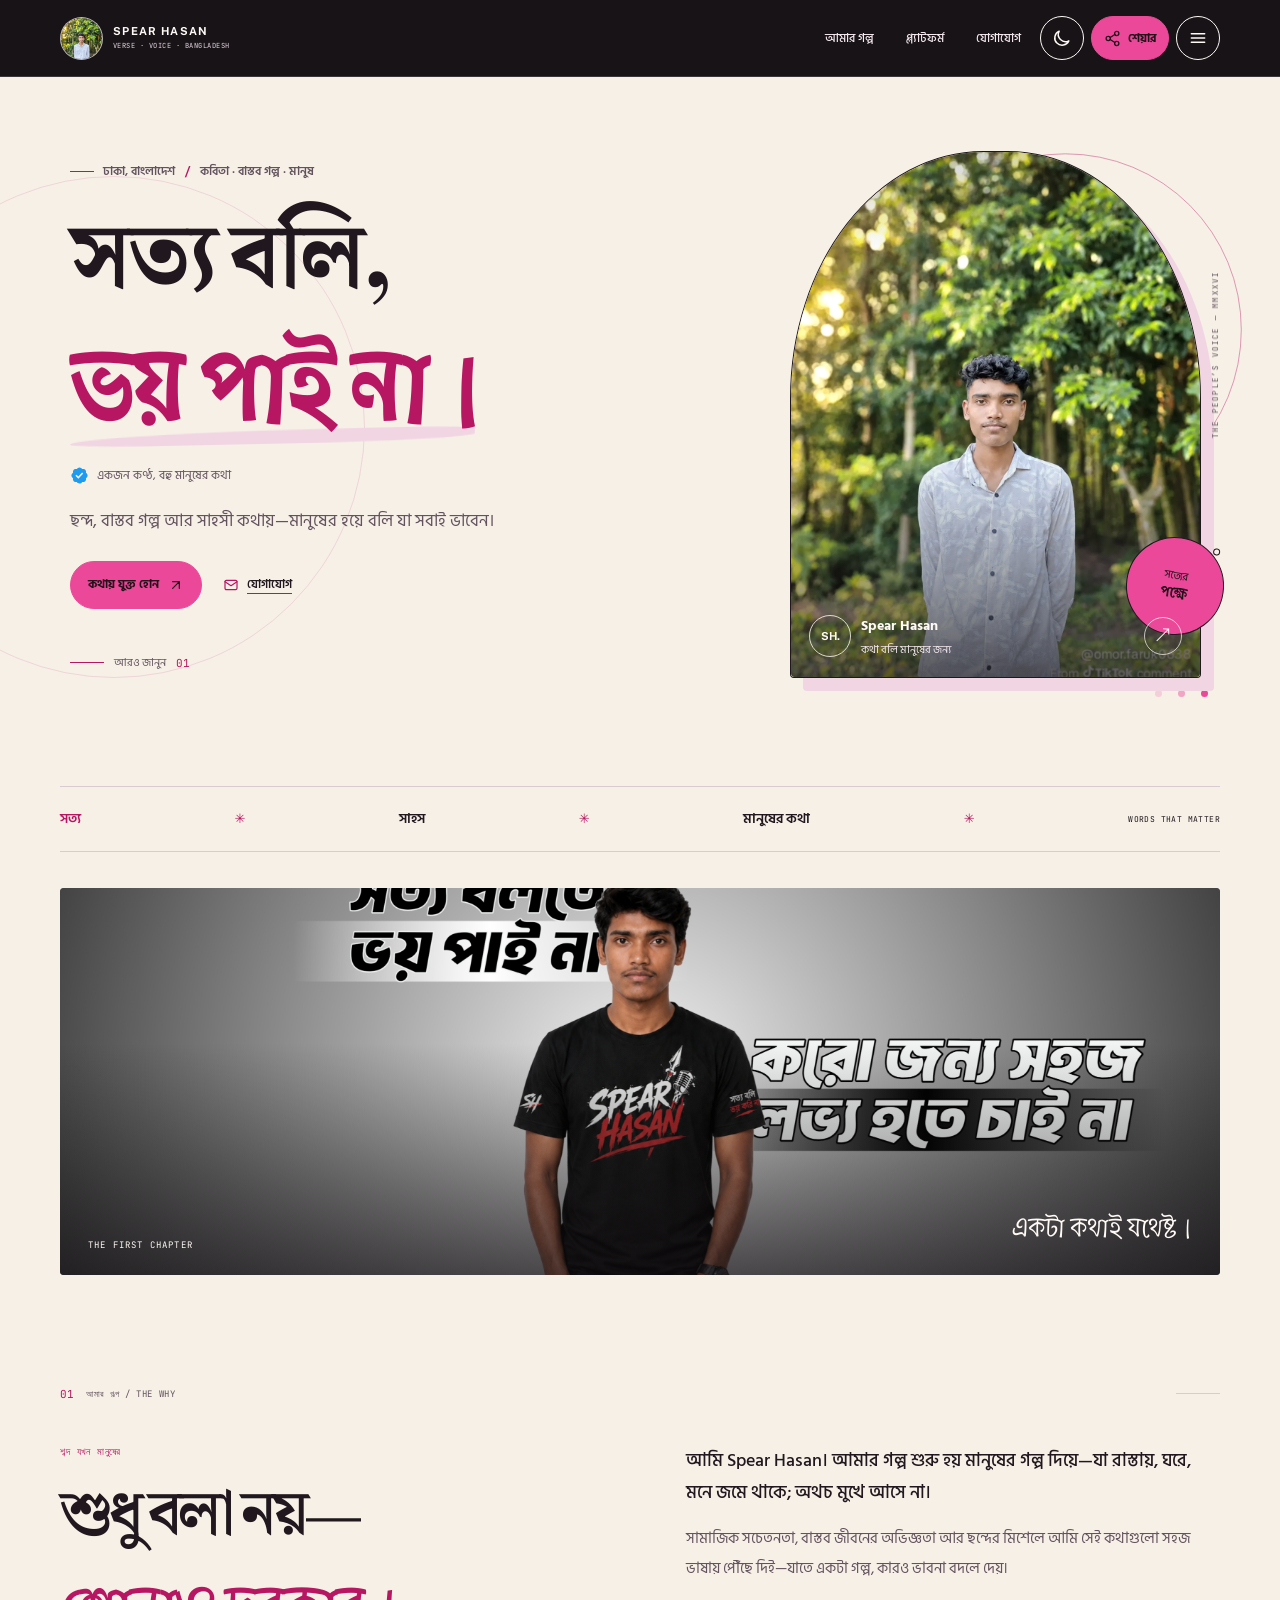
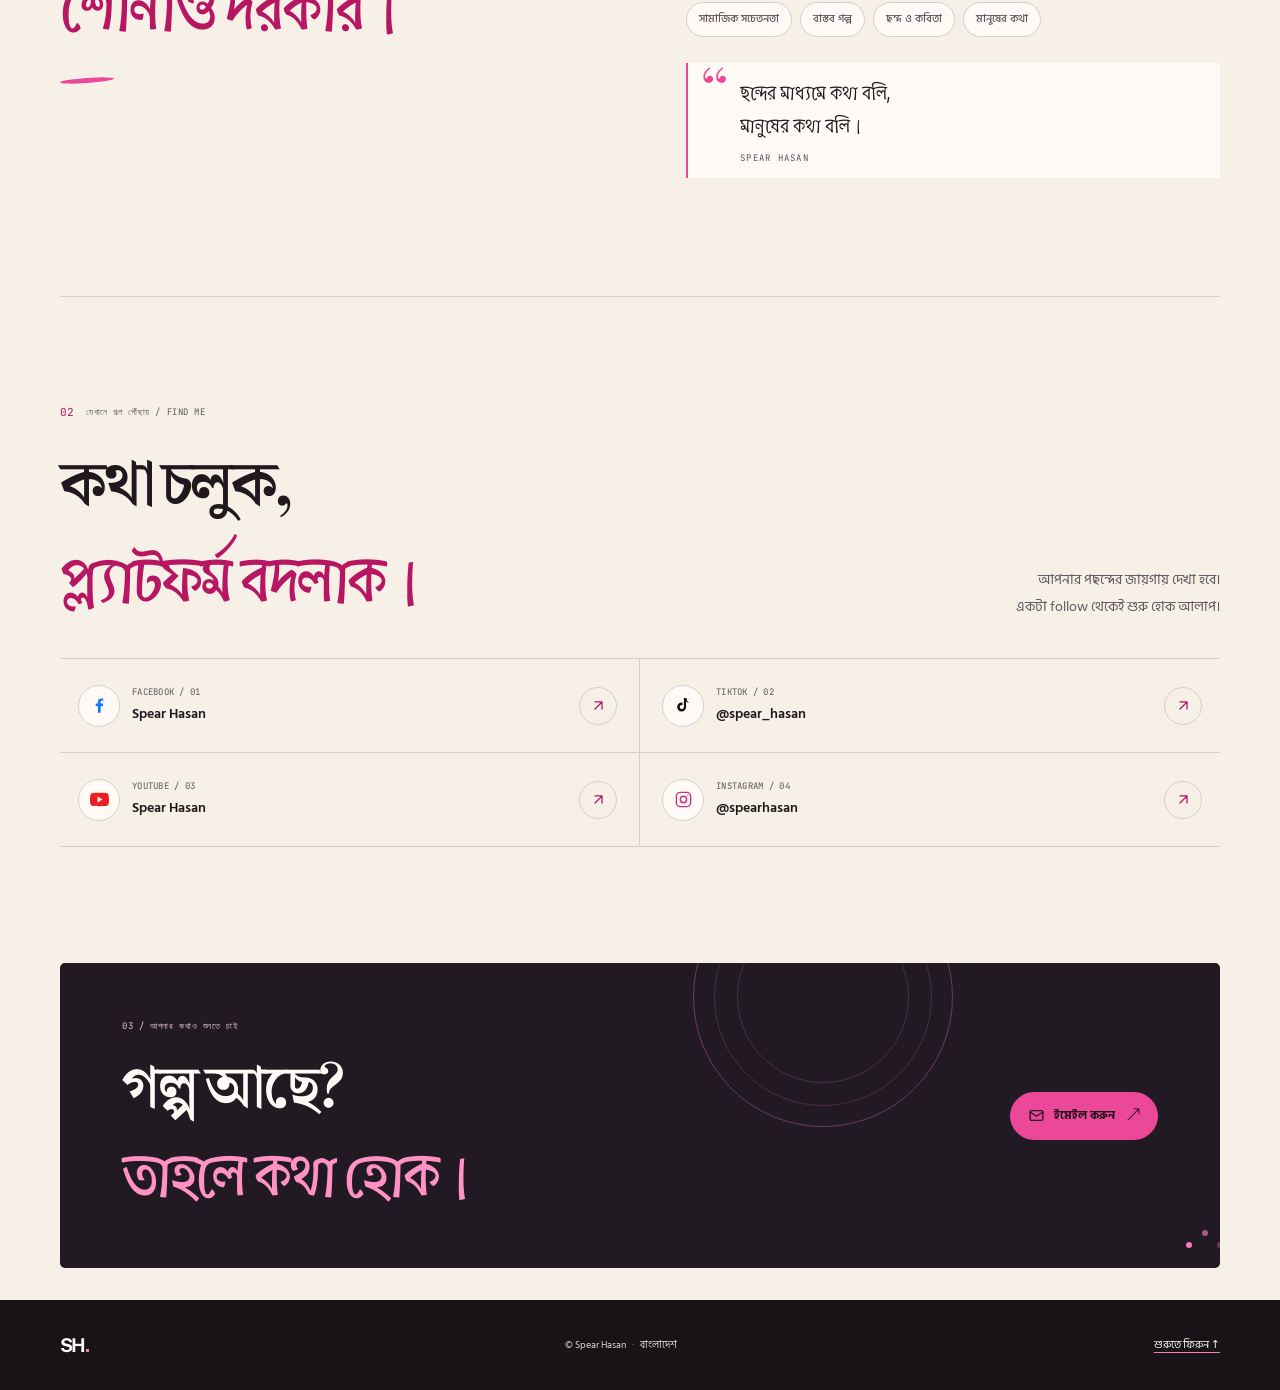
==== commit 53c9c66e: "Make portfolio expressive with Bengali editorial motion" ====
--- a/index.html
+++ b/index.html
@@ -3,8 +3,8 @@
 <head>
   <meta charset="utf-8">
   <meta name="viewport" content="width=device-width, initial-scale=1">
-  <meta name="theme-color" content="#fafafa">
-  <meta name="description" content="Spear Hasan — ছন্দের মাধ্যমে সমাজ, বাস্তব জীবন ও মানুষের কথা তুলে ধরা বাংলাদেশের কনটেন্ট ক্রিয়েটর।">
+  <meta name="theme-color" content="#f6f0e7">
+  <meta name="description" content="Spear Hasan — কবিতা, বাস্তব গল্প আর সাহসী কথায় মানুষের হয়ে বলি যা সবাই ভাবেন।">
   <meta name="robots" content="index, follow, max-image-preview:large, max-snippet:-1, max-video-preview:-1">
   <meta name="author" content="Spear Hasan">
   <link rel="canonical" href="https://spearhasan.github.io/social/">
@@ -38,6 +38,7 @@
 </head>
 <body data-theme="light">
   <a class="skip-link" href="#main">মূল কনটেন্টে যান</a>
+  <div class="reading-progress" id="scrollProgress" aria-hidden="true"></div>
   <svg class="icon-library" xmlns="http://www.w3.org/2000/svg" aria-hidden="true">
     <symbol id="i-menu" viewBox="0 0 24 24"><path d="M4 7h16M4 12h16M4 17h16"/></symbol>
     <symbol id="i-close" viewBox="0 0 24 24"><path d="m6 6 12 12M18 6 6 18"/></symbol>
@@ -58,9 +59,9 @@
     <div class="topbar-inner">
       <a class="brand" href="https://spearhasan.github.io/social/" aria-label="Spear Hasan — হোম">
         <span class="brand-avatar"><img src="pngs/spear-hasan-profile.jpg" alt="" width="44" height="44"></span>
-        <span class="brand-copy"><strong>SPEAR HASAN</strong><small>OFFICIAL WEBSITE</small></span>
+        <span class="brand-copy"><strong>SPEAR HASAN</strong><small>VERSE · VOICE · BANGLADESH</small></span>
       </a>
-      <nav class="desktop-nav" aria-label="প্রধান নেভিগেশন"><a href="#about">পরিচিতি</a><a href="#connect">সোশ্যাল</a><a href="mailto:spearhasan@gmail.com?subject=যোগাযোগ">যোগাযোগ</a></nav>
+      <nav class="desktop-nav" aria-label="প্রধান নেভিগেশন"><a href="#about">আমার গল্প</a><a href="#connect">প্ল্যাটফর্ম</a><a href="mailto:spearhasan@gmail.com?subject=যোগাযোগ">যোগাযোগ</a></nav>
       <div class="header-actions">
         <button class="icon-button" id="themeToggle" type="button" aria-label="ডার্ক থিম চালু করুন" aria-pressed="false" title="থিম পরিবর্তন"><svg class="icon" aria-hidden="true"><use href="#i-moon"/></svg></button>
         <button class="share-button" id="shareButton" type="button" aria-haspopup="dialog" aria-controls="sharePopup"><svg class="icon" aria-hidden="true"><use href="#i-share"/></svg><span>শেয়ার</span></button>
@@ -72,43 +73,51 @@
   <main class="page-shell" id="main" tabindex="-1">
     <section class="hero" id="home" aria-labelledby="profileName">
       <div class="hero-copy">
-        <p class="eyebrow"><span class="status-dot" aria-hidden="true"></span> কনটেন্ট ক্রিয়েটর <i aria-hidden="true"></i> বাংলাদেশ</p>
-        <h1 id="profileName">সত্য বলি,<br><span class="headline-block">ভয় পাই না।</span><img class="verified-badge" src="pngs/verified-badge.svg" alt="ভেরিফায়েড"></h1>
-        <p class="hero-intro">আমি Spear Hasan। ছন্দের মাধ্যমে সমাজ, বাস্তব জীবন আর মানুষের না-বলা কথাগুলো তুলে ধরি।</p>
-        <div class="hero-actions"><a class="button button-primary" href="#connect">আমার সঙ্গে যুক্ত হোন <svg class="icon" aria-hidden="true"><use href="#i-arrow"/></svg></a><a class="text-link" href="mailto:spearhasan@gmail.com?subject=যোগাযোগ"><svg class="icon" aria-hidden="true"><use href="#i-mail"/></svg> যোগাযোগ</a></div>
-        <div class="hero-footnote"><span class="rule" aria-hidden="true"></span><span>গল্প, ছন্দ আর সামাজিক সচেতনতার কণ্ঠ</span></div>
+        <p class="eyebrow"><span class="eyebrow-line" aria-hidden="true"></span><span>ঢাকা, বাংলাদেশ</span><span class="eyebrow-dot" aria-hidden="true">/</span><span>কবিতা · বাস্তব গল্প · মানুষ</span></p>
+        <h1 id="profileName"><span class="hero-title-top">সত্য বলি,</span><span class="hero-title-accent">ভয় পাই না।</span></h1>
+        <div class="verified-line"><img class="verified-badge" src="pngs/verified-badge.svg" alt="ভেরিফায়েড"><span>একজন কণ্ঠ, বহু মানুষের কথা</span></div>
+        <p class="hero-intro">ছন্দ, বাস্তব গল্প আর সাহসী কথায়—মানুষের হয়ে বলি যা সবাই ভাবেন।</p>
+        <div class="hero-actions"><a class="button button-primary" href="#connect">কথায় যুক্ত হোন <svg class="icon" aria-hidden="true"><use href="#i-arrow"/></svg></a><a class="text-link" href="mailto:spearhasan@gmail.com?subject=যোগাযোগ"><svg class="icon" aria-hidden="true"><use href="#i-mail"/></svg> যোগাযোগ</a></div>
+        <a class="scroll-cue" href="#about"><span class="scroll-cue-line" aria-hidden="true"></span><span>আরও জানুন</span><span class="scroll-cue-number">01</span></a>
       </div>
       <div class="hero-visual">
+        <div class="portrait-orbit" aria-hidden="true"></div>
         <div class="portrait-frame">
-          <div class="portrait-topline"><span>ঢাকা, বাংলাদেশ</span><span>০১ / ০১</span></div>
+          <div class="portrait-topline"><span>STORY / 001</span><span>০১ — ০১</span></div>
           <img class="portrait" src="pngs/spear-hasan-profile.jpg" alt="Spear Hasan-এর প্রতিকৃতি" fetchpriority="high" width="1086" height="1448">
           <div class="portrait-caption"><span class="caption-mark" aria-hidden="true">SH.</span><span><strong>Spear Hasan</strong><small>কথা বলি মানুষের জন্য</small></span><span class="caption-arrow" aria-hidden="true">↗</span></div>
         </div>
-        <div class="visual-stamp" aria-hidden="true"><span>কথা</span><span>সত্যের</span><span>পক্ষে</span><b class="stamp-mark"></b></div>
+        <div class="visual-stamp" aria-hidden="true"><span>সত্যের</span><strong>পক্ষে</strong><i></i></div>
+        <span class="portrait-side-note" aria-hidden="true">THE PEOPLE’S VOICE — MMXXVI</span>
       </div>
     </section>
 
-    <section class="cover-strip" aria-label="Spear Hasan-এর কভার আর্ট"><img src="pngs/cover.png" alt="Spear Hasan-এর কভার আর্ট — সত্য বলি, ভয় পাই না" width="3264" height="1226" loading="lazy"><span class="cover-index">SPEAR HASAN <i>·</i> OFFICIAL</span></section>
+    <div class="word-band" aria-label="সত্য, সাহস, মানুষের কথা"><span>সত্য</span><i aria-hidden="true">✳</i><span>সাহস</span><i aria-hidden="true">✳</i><span>মানুষের কথা</span><i aria-hidden="true">✳</i><span class="word-band-en">WORDS THAT MATTER</span></div>
 
-    <section class="about-section" id="about">
-      <div class="section-index"><span>01</span><span class="index-line" aria-hidden="true"></span><span>আমার গল্প</span></div>
-      <div class="about-grid"><h2>শব্দ দিয়ে<br>শুরু হয় <em>পরিবর্তন।</em></h2><div class="about-copy"><p>সহজ ভাষায় গুরুত্বপূর্ণ বিষয় মানুষের কাছে পৌঁছে দেওয়াই আমার কাজ। বাস্তব জীবনের গল্প, সামাজিক সচেতনতা আর ছন্দ—এই তিনে গড়ে ওঠে আমার প্রতিটি কনটেন্ট।</p><div class="topic-list"><span>সামাজিক সচেতনতা</span><span>বাস্তব গল্প</span><span>ছন্দ ও কবিতা</span><span>মানুষের কথা</span></div><p class="about-signature">“ছন্দের মাধ্যমে কথা বলি, মানুষের কথা বলি।”</p></div></div>
+    <figure class="cover-strip" data-reveal><img src="pngs/cover.png" alt="Spear Hasan-এর কভার আর্ট — সত্য বলি, ভয় পাই না" width="3264" height="1226" loading="lazy"><figcaption><span>THE FIRST CHAPTER</span><span>একটা কথাই যথেষ্ট।</span></figcaption></figure>
+
+    <section class="about-section" id="about" aria-labelledby="aboutTitle">
+      <div class="section-topline" data-reveal><span class="section-number">01</span><span class="section-label">আমার গল্প / THE WHY</span><span class="section-rule" aria-hidden="true"></span></div>
+      <div class="about-grid">
+        <div class="about-heading" data-reveal><p class="mini-kicker">শব্দ যখন মানুষের</p><h2 id="aboutTitle">শুধু বলা নয়—<br><em>শোনাও দরকার।</em></h2><span class="heading-ornament" aria-hidden="true"></span></div>
+        <div class="about-copy" data-reveal><p class="about-lead">আমি Spear Hasan। আমার গল্প শুরু হয় মানুষের গল্প দিয়ে—যা রাস্তায়, ঘরে, মনে জমে থাকে; অথচ মুখে আসে না।</p><p>সামাজিক সচেতনতা, বাস্তব জীবনের অভিজ্ঞতা আর ছন্দের মিশেলে আমি সেই কথাগুলো সহজ ভাষায় পৌঁছে দিই—যাতে একটা গল্প, কারও ভাবনা বদলে দেয়।</p><div class="topic-list"><span>সামাজিক সচেতনতা</span><span>বাস্তব গল্প</span><span>ছন্দ ও কবিতা</span><span>মানুষের কথা</span></div><blockquote class="about-signature"><span>“</span><p>ছন্দের মাধ্যমে কথা বলি,<br>মানুষের কথা বলি।</p><cite>SPEAR HASAN</cite></blockquote></div>
+      </div>
     </section>
 
-    <section class="connect-section" id="connect">
-      <div class="connect-heading"><div><div class="section-index"><span>02</span><span class="index-line" aria-hidden="true"></span><span>অনলাইনে যুক্ত হোন</span></div><h2>একটা ফলো,<br><em>অনেকটা আপন।</em></h2></div><p>আপনার পছন্দের প্ল্যাটফর্মে<br>দেখা হবে, কথা হবে।</p></div>
+    <section class="connect-section" id="connect" aria-labelledby="connectTitle">
+      <div class="connect-heading" data-reveal><div><div class="section-topline"><span class="section-number">02</span><span class="section-label">যেখানে গল্প পৌঁছায় / FIND ME</span></div><h2 id="connectTitle">কথা চলুক,<br><em>প্ল্যাটফর্ম বদলাক।</em></h2></div><p>আপনার পছন্দের জায়গায় দেখা হবে।<br>একটা follow থেকেই শুরু হোক আলাপ।</p></div>
       <nav class="social-grid" aria-label="সামাজিক যোগাযোগের লিংক">
-        <a class="social-card facebook" href="https://www.facebook.com/spearhasan1" target="_blank" rel="noopener noreferrer me"><span class="social-brand" aria-hidden="true"><svg class="icon"><use href="#i-facebook"/></svg></span><span class="social-copy"><small>FACEBOOK</small><strong>Spear Hasan</strong></span><span class="social-arrow" aria-hidden="true"><svg class="icon"><use href="#i-arrow"/></svg></span></a>
-        <a class="social-card tiktok" href="https://www.tiktok.com/@spear_hasan" target="_blank" rel="noopener noreferrer me"><span class="social-brand" aria-hidden="true"><svg class="icon"><use href="#i-tiktok"/></svg></span><span class="social-copy"><small>TIKTOK</small><strong>@spear_hasan</strong></span><span class="social-arrow" aria-hidden="true"><svg class="icon"><use href="#i-arrow"/></svg></span></a>
-        <a class="social-card youtube" href="https://youtube.com/@spear_hasan" target="_blank" rel="noopener noreferrer me"><span class="social-brand" aria-hidden="true"><svg class="icon"><use href="#i-youtube"/></svg></span><span class="social-copy"><small>YOUTUBE</small><strong>Spear Hasan</strong></span><span class="social-arrow" aria-hidden="true"><svg class="icon"><use href="#i-arrow"/></svg></span></a>
-        <a class="social-card instagram" href="https://www.instagram.com/spearhasan" target="_blank" rel="noopener noreferrer me"><span class="social-brand" aria-hidden="true"><svg class="icon"><use href="#i-instagram"/></svg></span><span class="social-copy"><small>INSTAGRAM</small><strong>@spearhasan</strong></span><span class="social-arrow" aria-hidden="true"><svg class="icon"><use href="#i-arrow"/></svg></span></a>
+        <a class="social-card facebook" data-reveal href="https://www.facebook.com/spearhasan1" target="_blank" rel="noopener noreferrer me"><span class="social-brand" aria-hidden="true"><svg class="icon"><use href="#i-facebook"/></svg></span><span class="social-copy"><small>FACEBOOK / 01</small><strong>Spear Hasan</strong></span><span class="social-arrow" aria-hidden="true"><svg class="icon"><use href="#i-arrow"/></svg></span></a>
+        <a class="social-card tiktok" data-reveal href="https://www.tiktok.com/@spear_hasan" target="_blank" rel="noopener noreferrer me"><span class="social-brand" aria-hidden="true"><svg class="icon"><use href="#i-tiktok"/></svg></span><span class="social-copy"><small>TIKTOK / 02</small><strong>@spear_hasan</strong></span><span class="social-arrow" aria-hidden="true"><svg class="icon"><use href="#i-arrow"/></svg></span></a>
+        <a class="social-card youtube" data-reveal href="https://youtube.com/@spear_hasan" target="_blank" rel="noopener noreferrer me"><span class="social-brand" aria-hidden="true"><svg class="icon"><use href="#i-youtube"/></svg></span><span class="social-copy"><small>YOUTUBE / 03</small><strong>Spear Hasan</strong></span><span class="social-arrow" aria-hidden="true"><svg class="icon"><use href="#i-arrow"/></svg></span></a>
+        <a class="social-card instagram" data-reveal href="https://www.instagram.com/spearhasan" target="_blank" rel="noopener noreferrer me"><span class="social-brand" aria-hidden="true"><svg class="icon"><use href="#i-instagram"/></svg></span><span class="social-copy"><small>INSTAGRAM / 04</small><strong>@spearhasan</strong></span><span class="social-arrow" aria-hidden="true"><svg class="icon"><use href="#i-arrow"/></svg></span></a>
       </nav>
     </section>
 
-    <section class="contact-band"><div><span class="contact-kicker">কোনো কথা বা কাজ আছে?</span><h2>চলুন, কথা বলি।</h2></div><a class="button button-light" href="mailto:spearhasan@gmail.com?subject=যোগাযোগ"><svg class="icon" aria-hidden="true"><use href="#i-mail"/></svg> ইমেইল করুন <span aria-hidden="true">↗</span></a><span class="contact-spark" aria-hidden="true"></span></section>
+    <section class="contact-band" data-reveal><div class="contact-orbit" aria-hidden="true"></div><div class="contact-copy"><span class="contact-kicker">03 / আপনার কথাও শুনতে চাই</span><h2>গল্প আছে?<br><em>তাহলে কথা হোক।</em></h2></div><a class="button button-light" href="mailto:spearhasan@gmail.com?subject=যোগাযোগ"><svg class="icon" aria-hidden="true"><use href="#i-mail"/></svg> ইমেইল করুন <span aria-hidden="true">↗</span></a><span class="contact-spark" aria-hidden="true"></span></section>
   </main>
 
-  <footer class="site-footer"><a class="footer-brand" href="#home">SH<span>.</span></a><span>© Spear Hasan <span class="footer-dot">·</span> বাংলাদেশ</span><a href="#home" class="back-top">শুরুতে ফিরুন ↑</a></footer>
+  <footer class="site-footer"><a class="footer-brand" href="#home">SH<span>.</span></a><span class="footer-note">© Spear Hasan <i>·</i> বাংলাদেশ</span><a href="#home" class="back-top">শুরুতে ফিরুন ↑</a></footer>
 
   <div class="menu-backdrop" id="menuOverlay" aria-hidden="true"></div>
   <aside class="sidebar" id="sidebar" aria-label="প্রধান মেনু" aria-hidden="true" inert>
--- a/style.css
+++ b/style.css
@@ -1,228 +1,275 @@
-@import url('https://fonts.googleapis.com/css2?family=DM+Sans:wght@400;500;600;700;800&family=Noto+Sans+Bengali:wght@400;500;600;700;800&display=swap');
+@import url('https://fonts.googleapis.com/css2?family=Atma:wght@400;500;600;700&family=Hind+Siliguri:wght@300;400;500;600;700&family=JetBrains+Mono:wght@400;500&family=Libre+Bodoni:wght@400;500;600;700&family=Noto+Serif+Bengali:wght@400;500;600;700;800&family=Public+Sans:wght@400;500;600;700;800&display=swap');
 
 :root {
   color-scheme: light;
-  --page: #fafafa;
-  --paper: #ffffff;
-  --ink: #18181b;
-  --muted: #52525b;
-  --line: #18181b;
-  --soft: #e4e4e7;
-  --accent: #2563eb;
-  --accent-hover: #1d4ed8;
-  --accent-ink: #ffffff;
-  --shadow: 8px 8px 0 #18181b;
-  --font-bn: "Noto Sans Bengali", "Nirmala UI", system-ui, sans-serif;
-  --font-en: "DM Sans", Arial, sans-serif;
-  --focus: #2563eb;
-  --header-height: 68px;
+  --page: #f6f0e7;
+  --paper: #fffaf5;
+  --ink: #20181e;
+  --muted: #63535e;
+  --line: #d9cbd2;
+  --accent: #ec4899;
+  --accent-strong: #b71662;
+  --accent-ink: #211118;
+  --rose: #f2d5e3;
+  --header: #171317;
+  --font-display: "Libre Bodoni", "Noto Serif Bengali", Georgia, serif;
+  --font-bengali-display: "Atma", "Noto Serif Bengali", serif;
+  --font-bengali: "Hind Siliguri", "Noto Sans Bengali", system-ui, sans-serif;
+  --font-ui: "Public Sans", "Hind Siliguri", sans-serif;
+  --font-mono: "JetBrains Mono", monospace;
+  --focus: #b71662;
+  --header-height: 70px;
+  --ease-editorial: cubic-bezier(.16, 1, .3, 1);
 }
 body[data-theme="dark"] {
   color-scheme: dark;
-  --page: #09090b;
-  --paper: #18181b;
-  --ink: #fafafa;
-  --muted: #d4d4d8;
-  --line: #d4d4d8;
-  --soft: #27272a;
-  --accent: #60a5fa;
-  --accent-hover: #93c5fd;
-  --accent-ink: #09090b;
-  --shadow: 8px 8px 0 #2563eb;
-  --focus: #93c5fd;
+  --page: #121015;
+  --paper: #1d1920;
+  --ink: #f9f3ed;
+  --muted: #d1c3cd;
+  --line: #4b3b47;
+  --accent: #ff77bb;
+  --accent-strong: #ff9dcc;
+  --accent-ink: #24131c;
+  --rose: #392633;
+  --header: #100e12;
+  --focus: #ff9dcc;
 }
 * { box-sizing: border-box; }
-html { min-width: 320px; scroll-behavior: smooth; scroll-padding-top: calc(var(--header-height) + 16px); }
-body { min-width: 320px; margin: 0; color: var(--ink); background: var(--page); font-family: var(--font-bn); transition: background-color .18s ease, color .18s ease; }
+html { min-width: 320px; scroll-behavior: smooth; scroll-padding-top: calc(var(--header-height) + 20px); }
+body { min-width: 320px; margin: 0; color: var(--ink); background: var(--page); font-family: var(--font-bengali); transition: background-color .24s ease, color .24s ease; }
 button, input { font: inherit; }
 button, a { -webkit-tap-highlight-color: transparent; touch-action: manipulation; }
 a { color: inherit; }
 button:focus-visible, a:focus-visible, input:focus-visible { outline: 3px solid var(--focus); outline-offset: 4px; }
+::selection { color: var(--accent-ink); background: var(--accent); }
 .icon-library { position: absolute; width: 0; height: 0; overflow: hidden; }
 .icon { width: 20px; height: 20px; display: block; fill: none; stroke: currentColor; stroke-width: 1.8; stroke-linecap: round; stroke-linejoin: round; }
-.skip-link { position: fixed; z-index: 120; top: 8px; left: 8px; padding: 12px 16px; color: #fff; background: #18181b; border: 2px solid #2563eb; transform: translateY(-150%); }
+.skip-link { position: fixed; z-index: 120; top: 8px; left: 8px; padding: 12px 16px; color: #fff; background: #171317; border: 2px solid var(--accent); transform: translateY(-150%); }
 .skip-link:focus { transform: translateY(0); }
-.topbar { position: sticky; z-index: 20; top: 0; min-height: var(--header-height); color: #fff; background: #18181b; border-bottom: 4px solid #2563eb; }
-.topbar-inner { width: calc(100% - 32px); min-height: var(--header-height); margin: 0 auto; display: flex; align-items: center; justify-content: space-between; gap: 12px; }
+.reading-progress { position: fixed; z-index: 110; top: 0; left: 0; width: 100%; height: 3px; background: var(--accent); transform: scaleX(0); transform-origin: left center; pointer-events: none; }
+.topbar { position: sticky; z-index: 20; top: 0; min-height: var(--header-height); color: #fffaf5; background: var(--header); border-bottom: 1px solid rgba(255,250,245,.15); }
+.topbar-inner { width: calc(100% - 32px); min-height: var(--header-height); margin: 0 auto; display: flex; align-items: center; justify-content: space-between; gap: 10px; }
 .brand { min-width: 0; display: inline-flex; align-items: center; gap: 10px; text-decoration: none; }
-.brand-avatar { width: 40px; height: 40px; flex: 0 0 auto; overflow: hidden; border: 2px solid #fff; background: #27272a; }
+.brand-avatar { width: 39px; height: 39px; flex: 0 0 auto; overflow: hidden; border: 1px solid rgba(255,250,245,.7); border-radius: 50%; background: #30252d; }
 .brand-avatar img { width: 100%; height: 100%; display: block; object-fit: cover; object-position: center 39%; }
 .brand-copy strong, .brand-copy small { display: block; }
-.brand-copy strong { font: 800 11px/1.2 var(--font-en); letter-spacing: .1em; }
-.brand-copy small { margin-top: 4px; color: #d4d4d8; font: 700 8px/1 var(--font-en); letter-spacing: .16em; }
+.brand-copy strong { font: 700 11px/1.2 var(--font-ui); letter-spacing: .12em; }
+.brand-copy small { margin-top: 4px; color: #e4d4df; font: 400 7px/1.2 var(--font-mono); letter-spacing: .07em; }
 .desktop-nav { display: none; }
-.header-actions { margin-left: auto; display: flex; align-items: center; gap: 8px; }
-.icon-button { width: 46px; height: 46px; flex: 0 0 auto; display: inline-grid; place-items: center; border: 2px solid currentColor; border-radius: 0; color: inherit; background: transparent; cursor: pointer; transition: color .16s ease, background-color .16s ease, transform .16s ease; }
-.icon-button:hover { color: #fff; background: #2563eb; border-color: #2563eb; }
-.header-actions .icon-button { width: 44px; height: 44px; border-color: rgba(255,255,255,.72); }
-.header-actions .icon-button:hover { color: #fff; background: #2563eb; border-color: #2563eb; }
-.share-button { min-width: 44px; min-height: 44px; padding: 0 12px; display: inline-flex; align-items: center; justify-content: center; gap: 8px; border: 2px solid #2563eb; border-radius: 0; color: #fff; background: #2563eb; font-size: 12px; font-weight: 700; cursor: pointer; transition: background-color .16s ease, color .16s ease; }
-.share-button:hover { color: #18181b; background: #fff; }
-.share-button .icon { width: 18px; height: 18px; }
+.header-actions { margin-left: auto; display: flex; align-items: center; gap: 7px; }
+.icon-button { width: 44px; height: 44px; flex: 0 0 auto; display: inline-grid; place-items: center; border: 1px solid currentColor; border-radius: 50%; color: inherit; background: transparent; cursor: pointer; transition: color .18s ease, background-color .18s ease, border-color .18s ease, transform .18s ease; }
+.icon-button:hover { color: var(--accent-ink); background: var(--accent); border-color: var(--accent); transform: rotate(-5deg); }
+.share-button { min-width: 44px; min-height: 44px; padding: 0 12px; display: inline-flex; align-items: center; justify-content: center; gap: 7px; border: 1px solid var(--accent); border-radius: 999px; color: var(--accent-ink); background: var(--accent); font-size: 12px; font-weight: 700; cursor: pointer; transition: background-color .18s ease, color .18s ease, transform .18s ease; }
+.share-button:hover { color: #fffaf5; background: transparent; transform: translateY(-2px); }
+.share-button .icon { width: 17px; height: 17px; }
 .menu-toggle { display: inline-grid; }
-.page-shell { width: calc(100% - 32px); max-width: 1140px; margin: 0 auto; }
+.page-shell { width: calc(100% - 32px); max-width: 1160px; margin: 0 auto; }
 #main:focus { outline: none; }
-.hero { padding: 50px 0 48px; display: grid; grid-template-columns: minmax(0, 1fr); gap: 36px; align-items: center; }
+.hero { position: relative; isolation: isolate; padding: 45px 0 52px; display: grid; grid-template-columns: minmax(0,1fr); gap: 36px; align-items: center; }
+.hero::before { position: absolute; z-index: -1; top: 14%; left: -17%; width: 55vw; max-width: 500px; aspect-ratio: 1; border: 1px solid rgba(183,22,98,.12); border-radius: 50%; content: ""; }
+.hero::after { position: absolute; z-index: -1; right: 1%; bottom: 12%; width: 7px; height: 7px; border-radius: 50%; background: var(--accent); box-shadow: -23px 0 0 rgba(236,72,153,.45), -46px 0 0 rgba(236,72,153,.2); content: ""; }
 .hero-copy { min-width: 0; }
-.eyebrow { margin: 0 0 21px; display: flex; flex-wrap: wrap; align-items: center; gap: 10px; color: var(--muted); font-size: 12px; font-weight: 700; }
-.eyebrow i { width: 7px; height: 7px; display: inline-block; background: var(--accent); }
-.status-dot { width: 9px; height: 9px; display: inline-block; background: var(--accent); }
-h1 { max-width: 700px; margin: 0; font-size: clamp(52px, 14vw, 78px); font-weight: 800; letter-spacing: -.06em; line-height: 1.28; overflow-wrap: anywhere; }
-.headline-block { display: inline; padding: 0 .09em .04em; color: #fff; background: #2563eb; box-decoration-break: clone; -webkit-box-decoration-break: clone; }
-.verified-badge { width: 20px; height: 20px; margin: 0 0 .22em .25em; display: inline-block; vertical-align: baseline; }
-.hero-intro { max-width: 470px; margin: 23px 0 0; color: var(--muted); font-size: 16px; line-height: 1.9; }
-.hero-actions { margin-top: 24px; display: flex; align-items: center; flex-wrap: wrap; gap: 12px; }
-.button { min-height: 48px; padding: 0 16px; display: inline-flex; align-items: center; justify-content: center; gap: 10px; border: 2px solid var(--ink); border-radius: 0; text-decoration: none; font-size: 12px; font-weight: 700; cursor: pointer; transition: background-color .16s ease, color .16s ease, transform .16s ease; }
-.button:hover { transform: translate(-2px, -2px); }
-.button-primary { border-color: #2563eb; color: #fff; background: #2563eb; }
-.button-primary:hover { border-color: #1d4ed8; background: #1d4ed8; }
-.button-primary .icon { width: 17px; height: 17px; }
-.text-link { min-height: 48px; padding: 0 9px; display: inline-flex; align-items: center; gap: 8px; color: var(--ink); text-decoration: underline; text-decoration-color: var(--accent); text-underline-offset: 4px; font-size: 12px; font-weight: 700; }
-.text-link .icon { width: 17px; height: 17px; color: var(--accent); }
-.hero-footnote { margin-top: 26px; display: flex; align-items: center; gap: 10px; color: var(--muted); font-size: 11px; line-height: 1.7; }
-.rule { width: 31px; height: 3px; flex: 0 0 auto; background: var(--accent); }
-.hero-visual { position: relative; width: min(100%, 420px); justify-self: center; padding: 0 13px 13px 0; }
-.portrait-frame { position: relative; height: auto; aspect-ratio: .87; overflow: hidden; border: 2px solid var(--ink); background: var(--soft); box-shadow: 10px 10px 0 #2563eb; }
-.portrait-frame::after { position: absolute; inset: 0; content: ""; background: linear-gradient(180deg, rgba(0,0,0,.35), transparent 20%, transparent 60%, rgba(0,0,0,.62)); pointer-events: none; }
-.portrait { width: 100%; height: 100%; display: block; object-fit: cover; object-position: center 43%; filter: saturate(.72) contrast(1.05); transition: filter .18s ease; }
-.portrait-frame:hover .portrait { filter: saturate(1) contrast(1.05); }
-.portrait-topline { position: absolute; z-index: 2; top: 16px; right: 15px; left: 15px; display: flex; justify-content: space-between; gap: 10px; color: #fff; font: 700 9px var(--font-en); letter-spacing: .12em; text-transform: uppercase; }
-.portrait-caption { position: absolute; z-index: 2; right: 16px; bottom: 17px; left: 16px; display: flex; align-items: center; gap: 11px; color: #fff; }
-.caption-mark { width: 42px; height: 42px; flex: 0 0 auto; display: grid; place-items: center; border: 2px solid #fff; font: 800 11px var(--font-en); }
+.eyebrow { margin: 0 0 19px; display: flex; flex-wrap: wrap; align-items: center; gap: 9px; color: var(--muted); font-size: 12px; font-weight: 600; }
+.eyebrow-line { width: 24px; height: 1px; background: var(--accent-strong); }
+.eyebrow-dot { color: var(--accent-strong); font-family: var(--font-mono); }
+h1 { margin: 0; font-family: var(--font-display); font-weight: 700; letter-spacing: -.045em; line-height: 1.27; overflow-wrap: anywhere; }
+.hero-title-top { display: block; font-size: clamp(50px, 13vw, 88px); }
+.hero-title-accent { position: relative; z-index: 0; width: fit-content; max-width: 100%; display: block; color: var(--accent-strong); font-family: var(--font-bengali-display); font-size: clamp(56px, 15vw, 106px); font-weight: 600; letter-spacing: -.035em; line-height: 1.4; }
+.hero-title-accent::after { position: absolute; z-index: -1; right: 2%; bottom: .12em; left: 0; height: .14em; border-radius: 100% 20% 60% 30%; background: var(--rose); content: ""; transform: rotate(-1.2deg); }
+.verified-line { margin-top: 5px; display: flex; align-items: center; gap: 8px; color: var(--muted); font-size: 12px; }
+.verified-badge { width: 19px; height: 19px; display: block; }
+.hero-intro { max-width: 475px; margin: 19px 0 0; color: var(--muted); font-size: 16px; line-height: 1.9; }
+.hero-actions { margin-top: 24px; display: flex; align-items: center; flex-wrap: wrap; gap: 11px; }
+.button { min-height: 48px; padding: 0 17px; display: inline-flex; align-items: center; justify-content: center; gap: 9px; border: 1px solid var(--ink); border-radius: 999px; text-decoration: none; font-size: 12px; font-weight: 700; cursor: pointer; transition: background-color .2s ease, color .2s ease, border-color .2s ease, transform .2s ease; }
+.button:hover { transform: translateY(-3px); }
+.button-primary { border-color: var(--accent); color: var(--accent-ink); background: var(--accent); }
+.button-primary:hover { border-color: var(--ink); color: var(--ink); background: transparent; }
+.button-primary .icon { width: 16px; height: 16px; }
+.text-link { min-height: 48px; padding: 0 10px; display: inline-flex; align-items: center; gap: 8px; color: var(--ink); text-decoration: underline; text-decoration-color: var(--accent-strong); text-underline-offset: 5px; font-size: 12px; font-weight: 600; }
+.text-link .icon { width: 16px; height: 16px; color: var(--accent-strong); }
+.scroll-cue { width: fit-content; min-height: 46px; margin-top: 31px; display: inline-flex; align-items: center; gap: 10px; color: var(--muted); text-decoration: none; font-size: 11px; }
+.scroll-cue-line { width: 34px; height: 1px; background: var(--accent-strong); transition: width .3s var(--ease-editorial); }
+.scroll-cue:hover .scroll-cue-line { width: 58px; }
+.scroll-cue-number { color: var(--accent-strong); font: 11px var(--font-mono); }
+.hero-visual { position: relative; width: min(100%, 390px); justify-self: center; padding: 0 19px 19px 0; }
+.portrait-orbit { position: absolute; top: 5%; right: 4%; width: 82%; aspect-ratio: 1; border: 1px solid rgba(183,22,98,.4); border-radius: 50%; transform: translate(11%, -7%); }
+.portrait-orbit::before, .portrait-orbit::after { position: absolute; width: 9px; height: 9px; border-radius: 50%; background: var(--accent); content: ""; }
+.portrait-orbit::before { top: 12%; left: 13%; }
+.portrait-orbit::after { right: 8%; bottom: 17%; width: 5px; height: 5px; background: var(--accent-strong); }
+.portrait-frame { position: relative; height: auto; aspect-ratio: .83; overflow: hidden; border: 1px solid var(--ink); border-radius: 47% 47% 4px 4px; background: #d4c8c1; box-shadow: 13px 13px 0 var(--rose); }
+.portrait-frame::after { position: absolute; inset: 0; border-radius: inherit; background: linear-gradient(180deg, rgba(23,19,23,.18), transparent 20%, transparent 58%, rgba(23,19,23,.7)); content: ""; pointer-events: none; }
+.portrait { width: 100%; height: 100%; display: block; object-fit: cover; object-position: center 42%; filter: saturate(.82) contrast(1.04); transition: transform .7s var(--ease-editorial), filter .45s ease; }
+.portrait-frame:hover .portrait { filter: saturate(1) contrast(1.02); transform: scale(1.035); }
+.portrait-topline { position: absolute; z-index: 2; top: 20px; right: 17px; left: 17px; display: flex; justify-content: space-between; gap: 10px; color: #fffaf5; font: 400 9px var(--font-mono); letter-spacing: .1em; }
+.portrait-caption { position: absolute; z-index: 2; right: 18px; bottom: 18px; left: 18px; display: flex; align-items: center; gap: 10px; color: #fffaf5; }
+.caption-mark { width: 42px; height: 42px; flex: 0 0 auto; display: grid; place-items: center; border: 1px solid rgba(255,250,245,.8); border-radius: 50%; color: #fffaf5; font: 700 11px var(--font-ui); }
 .portrait-caption strong, .portrait-caption small { display: block; }
 .portrait-caption strong { font-size: 14px; }
-.portrait-caption small { margin-top: 4px; color: #f4f4f5; font-size: 11px; }
-.caption-arrow { margin-left: auto; font: 20px var(--font-en); }
-.visual-stamp { position: absolute; right: -2px; bottom: 46px; width: 81px; height: 81px; padding: 8px 0; display: flex; flex-direction: column; align-items: center; justify-content: center; border: 2px solid #18181b; color: #fff; background: #2563eb; font-size: 10px; font-weight: 800; line-height: 1.35; transform: rotate(4deg); }
-.stamp-mark { position: absolute; top: -9px; right: -8px; width: 19px; height: 19px; border: 2px solid #18181b; background: #fff; clip-path: polygon(50% 0,62% 34%,100% 50%,62% 62%,50% 100%,38% 62%,0 50%,38% 35%); }
-.cover-strip { position: relative; width: 100%; aspect-ratio: 1.7 / 1; overflow: hidden; border: 2px solid var(--ink); background: #9ca3af; }
-.cover-strip img { width: 100%; height: 100%; display: block; object-fit: cover; object-position: center; }
-.cover-index { position: absolute; right: 9px; bottom: 9px; padding: 8px 10px; color: #fff; background: #18181b; border-left: 4px solid #2563eb; font: 700 8px var(--font-en); letter-spacing: .14em; }
-.cover-index i { padding: 0 4px; color: #60a5fa; font-style: normal; }
-.about-section { padding: 67px 0 70px; border-top: 4px solid var(--ink); border-bottom: 2px solid var(--ink); }
-.section-index { display: flex; align-items: center; gap: 11px; color: var(--muted); font-size: 12px; font-weight: 700; }
-.section-index > span:first-child { min-width: 31px; min-height: 31px; display: grid; place-items: center; color: #fff; background: #2563eb; font: 700 11px var(--font-en); }
-.index-line { width: 25px; height: 2px; background: var(--ink); }
-.about-grid { margin-top: 26px; display: grid; grid-template-columns: minmax(0,1fr); gap: 19px; align-items: start; }
-.about-grid h2, .connect-heading h2 { margin: 0; font-size: clamp(34px, 9vw, 47px); font-weight: 800; letter-spacing: -.055em; line-height: 1.5; overflow-wrap: anywhere; }
-.about-grid h2 em, .connect-heading h2 em { color: var(--accent); font-style: normal; }
-.about-copy { max-width: 540px; }
-.about-copy > p:first-child { margin: 0; color: var(--muted); font-size: 16px; line-height: 1.9; }
-.topic-list { margin-top: 20px; display: flex; flex-wrap: wrap; gap: 8px; }
-.topic-list span { min-height: 36px; padding: 7px 10px; display: inline-flex; align-items: center; border: 1px solid var(--line); color: var(--ink); background: var(--paper); font-size: 11px; font-weight: 600; }
-.about-signature { margin: 22px 0 0; padding: 13px 14px; border-left: 4px solid #2563eb; color: var(--ink); background: var(--soft); font-size: 14px; font-weight: 700; line-height: 1.7; }
-.connect-section { padding: 68px 0 74px; }
-.connect-heading { display: flex; flex-direction: column; align-items: flex-start; gap: 12px; }
+.portrait-caption small { margin-top: 4px; color: #f4e8ed; font-size: 11px; }
+.caption-arrow { width: 38px; height: 38px; margin-left: auto; display: grid; place-items: center; border: 1px solid rgba(255,250,245,.7); border-radius: 50%; font: 17px var(--font-ui); }
+.visual-stamp { position: absolute; right: -2px; bottom: 55px; width: 86px; height: 86px; padding: 11px; display: flex; flex-direction: column; align-items: center; justify-content: center; border: 1px solid var(--ink); border-radius: 50%; color: var(--accent-ink); background: var(--accent); font-size: 11px; line-height: 1.25; transform: rotate(8deg); }
+.visual-stamp strong { font-family: var(--font-bengali-display); font-size: 15px; font-weight: 600; }
+.visual-stamp i { position: absolute; top: 5px; right: 8px; width: 7px; height: 7px; border: 1px solid var(--accent-ink); border-radius: 50%; }
+.portrait-side-note { position: absolute; top: 22%; right: 0; color: var(--muted); font: 8px var(--font-mono); letter-spacing: .15em; writing-mode: vertical-rl; transform: rotate(180deg); }
+.word-band { min-height: 66px; margin: 4px 0 29px; padding: 10px 0; display: flex; align-items: center; justify-content: space-between; gap: 10px; border-block: 1px solid var(--line); color: var(--ink); font-size: 14px; font-weight: 600; }
+.word-band > span:first-child { color: var(--accent-strong); }
+.word-band i { color: var(--accent-strong); font-size: 13px; font-style: normal; }
+.word-band-en { font: 8px var(--font-mono); letter-spacing: .05em; text-align: right; }
+.cover-strip { position: relative; width: 100%; aspect-ratio: 1.65 / 1; margin: 0; overflow: hidden; border-radius: 4px; background: #63535e; }
+.cover-strip img { width: 100%; height: 100%; display: block; object-fit: cover; object-position: center; filter: saturate(.86); transition: transform .85s var(--ease-editorial); }
+.cover-strip:hover img { transform: scale(1.035); }
+.cover-strip::after { position: absolute; inset: 40% 0 0; background: linear-gradient(transparent,rgba(17,14,17,.66)); content: ""; pointer-events: none; }
+.cover-strip figcaption { position: absolute; z-index: 1; right: 18px; bottom: 17px; left: 18px; display: flex; align-items: end; justify-content: space-between; gap: 12px; color: #fffaf5; }
+.cover-strip figcaption span:first-child { font: 9px var(--font-mono); letter-spacing: .13em; }
+.cover-strip figcaption span:last-child { font-family: var(--font-bengali-display); font-size: clamp(18px, 4vw, 28px); }
+.about-section { padding: 75px 0 82px; border-bottom: 1px solid var(--line); }
+.section-topline { display: flex; align-items: center; gap: 12px; }
+.section-number { color: var(--accent-strong); font: 11px var(--font-mono); }
+.section-label { color: var(--muted); font: 9px var(--font-mono); letter-spacing: .06em; }
+.section-rule { width: 44px; height: 1px; margin-left: auto; background: var(--line); }
+.about-grid { margin-top: 30px; display: grid; grid-template-columns: minmax(0,1fr); gap: 26px; align-items: start; }
+.mini-kicker { margin: 0 0 10px; color: var(--accent-strong); font: 10px var(--font-mono); letter-spacing: .04em; }
+.about-heading h2, .connect-heading h2 { margin: 0; font-family: var(--font-display); font-size: clamp(37px, 9vw, 58px); font-weight: 600; letter-spacing: -.045em; line-height: 1.48; overflow-wrap: anywhere; }
+.about-heading h2 em, .connect-heading h2 em { color: var(--accent-strong); font-family: var(--font-bengali-display); font-style: normal; font-weight: 500; }
+.heading-ornament { width: 54px; height: 5px; margin-top: 20px; display: block; border-radius: 50%; background: var(--accent); transform: rotate(-4deg); }
+.about-copy { max-width: 560px; }
+.about-copy > p { margin: 0 0 14px; color: var(--muted); font-size: 15px; line-height: 1.95; }
+.about-copy > .about-lead { margin-bottom: 15px; color: var(--ink); font-size: 18px; font-weight: 500; line-height: 1.8; }
+.topic-list { margin-top: 19px; display: flex; flex-wrap: wrap; gap: 8px; }
+.topic-list span { min-height: 35px; padding: 6px 12px; display: inline-flex; align-items: center; border: 1px solid var(--line); border-radius: 999px; color: var(--muted); background: var(--paper); font-size: 11px; font-weight: 500; }
+.about-signature { position: relative; margin: 26px 0 0; padding: 14px 18px 14px 52px; border-left: 2px solid var(--accent); color: var(--ink); background: var(--paper); }
+.about-signature > span { position: absolute; top: 8px; left: 14px; color: var(--accent); font: 52px/.8 var(--font-display); }
+.about-signature p { margin: 0; font-family: var(--font-bengali-display); font-size: 20px; line-height: 1.65; }
+.about-signature cite { margin-top: 9px; display: block; color: var(--muted); font: 9px var(--font-mono); font-style: normal; letter-spacing: .14em; }
+.connect-section { padding: 74px 0 82px; }
+.connect-heading { display: flex; flex-direction: column; align-items: flex-start; gap: 14px; }
 .connect-heading h2 { margin-top: 20px; }
-.connect-heading > p { margin: 0; color: var(--muted); font-size: 14px; line-height: 1.8; }
-.social-grid { margin-top: 26px; display: grid; grid-template-columns: minmax(0, 1fr); border-top: 2px solid var(--ink); }
-.social-card { min-width: 0; min-height: 82px; padding: 12px; display: flex; align-items: center; gap: 12px; border: 0; border-bottom: 2px solid var(--ink); color: var(--ink); background: var(--paper); text-decoration: none; transition: color .16s ease, background-color .16s ease, padding .16s ease; }
-.social-card:hover { padding-left: 18px; color: #fff; background: #2563eb; }
-.social-brand { width: 44px; height: 44px; flex: 0 0 auto; display: grid; place-items: center; border: 2px solid var(--ink); color: var(--ink); background: var(--page); }
-.social-brand .icon { width: 20px; height: 20px; }
+.connect-heading > p { margin: 0; color: var(--muted); font-size: 14px; line-height: 1.9; }
+.social-grid { margin-top: 29px; display: grid; grid-template-columns: minmax(0,1fr); border-top: 1px solid var(--line); }
+.social-card { min-width: 0; min-height: 82px; padding: 12px 8px; display: flex; align-items: center; gap: 12px; border-bottom: 1px solid var(--line); color: var(--ink); text-decoration: none; transition: color .2s ease, background-color .2s ease, padding .25s var(--ease-editorial); }
+.social-card:hover { padding-right: 16px; padding-left: 16px; color: var(--ink); background: var(--rose); }
+.social-brand { width: 42px; height: 42px; flex: 0 0 auto; display: grid; place-items: center; border: 1px solid var(--line); border-radius: 50%; color: var(--ink); background: var(--paper); }
+.social-brand .icon { width: 19px; height: 19px; }
 .facebook .social-brand { color: #1877f2; }
 .tiktok .social-brand { color: #111; }
 .youtube .social-brand { color: #ed1d24; }
 .instagram .social-brand { color: #c13584; }
+body[data-theme="dark"] .tiktok .social-brand { color: #f9f3ed; }
 .social-copy { min-width: 0; flex: 1; overflow-wrap: anywhere; }
 .social-copy small, .social-copy strong { display: block; }
-.social-copy small { margin-bottom: 4px; color: var(--muted); font: 700 9px var(--font-en); letter-spacing: .14em; }
-.social-copy strong { font-size: 14px; font-weight: 700; }
-.social-card:hover .social-copy small { color: #dbeafe; }
-.social-arrow { width: 40px; height: 40px; flex: 0 0 auto; display: grid; place-items: center; border: 1px solid var(--line); }
-.social-arrow .icon { width: 18px; height: 18px; }
-.social-card:hover .social-arrow { border-color: #fff; }
-.contact-band { position: relative; min-height: 206px; padding: 26px 20px; overflow: hidden; display: flex; flex-direction: column; align-items: flex-start; justify-content: center; gap: 19px; border: 3px solid #2563eb; color: #fff; background: #18181b; }
-.contact-kicker { color: #d4d4d8; font-size: 12px; }
-.contact-band h2 { margin: 6px 0 0; font-size: clamp(30px, 8vw, 41px); letter-spacing: -.05em; }
-.button-light { position: relative; z-index: 1; min-height: 48px; border-color: #fff; color: #18181b; background: #fff; }
+.social-copy small { margin-bottom: 4px; color: var(--muted); font: 9px var(--font-mono); letter-spacing: .03em; }
+.social-copy strong { font-size: 14px; font-weight: 600; }
+.social-arrow { width: 38px; height: 38px; flex: 0 0 auto; display: grid; place-items: center; border: 1px solid var(--line); border-radius: 50%; color: var(--accent-strong); transition: color .2s ease, background-color .2s ease, transform .2s ease; }
+.social-arrow .icon { width: 17px; height: 17px; }
+.social-card:hover .social-arrow { color: var(--accent-ink); background: var(--accent); border-color: var(--accent); transform: rotate(45deg); }
+.contact-band { position: relative; min-height: 244px; padding: 30px 22px; overflow: hidden; display: flex; flex-direction: column; align-items: flex-start; justify-content: center; gap: 22px; border-radius: 5px; color: #fffaf5; background: #211a22; }
+.contact-copy { position: relative; z-index: 1; }
+.contact-kicker { color: #e6c9d9; font: 9px var(--font-mono); letter-spacing: .07em; }
+.contact-band h2 { margin: 9px 0 0; font-family: var(--font-display); font-size: clamp(34px, 8vw, 54px); font-weight: 600; letter-spacing: -.04em; line-height: 1.45; }
+.contact-band h2 em { color: #ff91c5; font-family: var(--font-bengali-display); font-style: normal; font-weight: 500; }
+.button-light { position: relative; z-index: 2; min-height: 48px; border-color: var(--accent); color: var(--accent-ink); background: var(--accent); }
 .button-light .icon { width: 17px; height: 17px; }
-.button-light span { margin-left: 4px; color: #2563eb; font: 16px var(--font-en); }
-.button-light:hover { border-color: #2563eb; color: #fff; background: #2563eb; }
-.contact-spark { position: absolute; right: -46px; bottom: -64px; width: 190px; height: 190px; border: 20px solid rgba(37,99,235,.23); border-radius: 50%; pointer-events: none; }
-.contact-spark::before, .contact-spark::after { position: absolute; inset: 50% auto auto 50%; content: ""; background: rgba(37,99,235,.28); transform: translate(-50%, -50%); }
-.contact-spark::before { width: 270px; height: 18px; }
-.contact-spark::after { width: 18px; height: 270px; }
-.site-footer { width: 100%; min-height: 88px; margin-top: 32px; padding: 16px max(16px, calc((100vw - 1140px) / 2)); display: flex; align-items: center; justify-content: space-between; gap: 10px; color: #fff; background: #18181b; font-size: 11px; }
-.footer-brand { color: #fff; text-decoration: none; font: 800 19px var(--font-en); letter-spacing: -.08em; }
-.footer-brand span, .footer-dot { color: #60a5fa; }
-.footer-dot { padding: 0 4px; }
-.back-top { min-height: 44px; display: inline-flex; align-items: center; color: #fff; text-decoration: underline; text-decoration-color: #60a5fa; text-underline-offset: 4px; }
-.menu-backdrop, .modal-backdrop { position: fixed; z-index: 30; inset: 0; background: rgba(9,9,11,.72); opacity: 0; visibility: hidden; transition: opacity .18s ease, visibility .18s ease; backdrop-filter: blur(3px); }
+.button-light span { margin-left: 3px; color: inherit; font: 16px var(--font-ui); }
+.button-light:hover { border-color: #fffaf5; color: #fffaf5; background: transparent; }
+.contact-orbit { position: absolute; top: -96px; right: -45px; width: 260px; aspect-ratio: 1; border: 1px solid rgba(255,119,187,.35); border-radius: 50%; }
+.contact-orbit::before, .contact-orbit::after { position: absolute; inset: 20px; border: 1px solid rgba(255,119,187,.2); border-radius: 50%; content: ""; }
+.contact-orbit::after { inset: 43px; }
+.contact-spark { position: absolute; right: 28px; bottom: 20px; width: 6px; height: 6px; border-radius: 50%; background: #ff77bb; box-shadow: 16px -12px 0 rgba(255,119,187,.65), 31px 0 0 rgba(255,119,187,.35); }
+.site-footer { width: 100%; min-height: 90px; margin-top: 32px; padding: 16px max(16px, calc((100vw - 1160px) / 2)); display: flex; align-items: center; justify-content: space-between; gap: 10px; color: #fffaf5; background: var(--header); font-size: 11px; }
+.footer-brand { color: #fffaf5; text-decoration: none; font: 700 19px var(--font-ui); letter-spacing: -.08em; }
+.footer-brand span, .footer-note i { color: #ff77bb; font-style: normal; }
+.footer-note { color: #e4d4df; font-size: 10px; }
+.footer-note i { padding: 0 4px; }
+.back-top { min-height: 44px; display: inline-flex; align-items: center; color: #fffaf5; text-decoration: underline; text-decoration-color: #ff77bb; text-underline-offset: 4px; }
+.menu-backdrop, .modal-backdrop { position: fixed; z-index: 30; inset: 0; background: rgba(18,16,21,.72); opacity: 0; visibility: hidden; transition: opacity .2s ease, visibility .2s ease; backdrop-filter: blur(4px); }
 .menu-backdrop.active, .modal-backdrop.active { opacity: 1; visibility: visible; }
-.sidebar { position: fixed; z-index: 40; inset: 0 0 0 auto; width: min(390px, calc(100vw - 20px)); padding: 22px; display: flex; flex-direction: column; overflow-y: auto; color: var(--ink); background: var(--paper); border-left: 4px solid #2563eb; box-shadow: var(--shadow); visibility: hidden; transform: translateX(105%); transition: transform .2s ease, visibility 0s linear .2s; }
+.sidebar { position: fixed; z-index: 40; inset: 0 0 0 auto; width: min(390px, calc(100vw - 20px)); padding: 22px; display: flex; flex-direction: column; overflow-y: auto; color: var(--ink); background: var(--paper); border-left: 3px solid var(--accent); box-shadow: -14px 0 50px rgba(0,0,0,.17); visibility: hidden; transform: translateX(105%); transition: transform .24s var(--ease-editorial), visibility 0s linear .24s; }
 .sidebar.active { visibility: visible; transform: translateX(0); transition-delay: 0s; }
 .drawer-heading { margin-bottom: 18px; display: flex; align-items: center; justify-content: space-between; gap: 12px; }
-.drawer-brand { font: 800 12px var(--font-en); letter-spacing: .1em; text-decoration: none; }
-.drawer-brand span { color: var(--accent); }
-.drawer-heading .icon-button { width: 46px; height: 46px; color: var(--ink); }
-.drawer-heading .icon-button:hover { color: #fff; }
-.drawer-cover { width: 100%; aspect-ratio: 2.5 / 1; display: block; object-fit: cover; border: 2px solid var(--ink); }
+.drawer-brand { font: 700 12px var(--font-ui); letter-spacing: .1em; text-decoration: none; }
+.drawer-brand span { color: var(--accent-strong); }
+.drawer-heading .icon-button { color: var(--ink); }
+.drawer-cover { width: 100%; aspect-ratio: 2.5 / 1; display: block; object-fit: cover; border: 1px solid var(--line); border-radius: 4px; }
 .menu-list { margin-top: 16px; display: grid; }
-.menu-item { min-height: 52px; display: flex; align-items: center; justify-content: space-between; gap: 12px; border-bottom: 1px solid var(--line); text-decoration: none; font-size: 14px; font-weight: 700; }
-.menu-item span:last-child { color: var(--muted); font: 11px var(--font-en); }
-.menu-item:hover { color: var(--accent); }
+.menu-item { min-height: 52px; display: flex; align-items: center; justify-content: space-between; gap: 12px; border-bottom: 1px solid var(--line); text-decoration: none; font-size: 14px; font-weight: 600; }
+.menu-item span:last-child { color: var(--muted); font: 10px var(--font-mono); }
+.menu-item:hover { color: var(--accent-strong); }
 .visitor-box { margin-top: auto; padding: 14px 0; display: flex; align-items: center; gap: 10px; border-bottom: 1px solid var(--line); color: var(--muted); font-size: 12px; }
-.visitor-box .icon { width: 18px; height: 18px; color: var(--accent); }
-.visitor-box strong { margin-left: auto; color: var(--ink); font: 700 14px var(--font-en); }
+.visitor-box .icon { width: 18px; height: 18px; color: var(--accent-strong); }
+.visitor-box strong { margin-left: auto; color: var(--ink); font: 500 13px var(--font-mono); }
 .drawer-footnote { margin: 12px 0 0; color: var(--muted); font-size: 11px; }
-.share-modal { position: fixed; z-index: 60; top: 50%; left: 50%; width: min(420px, calc(100vw - 28px)); padding: 38px 23px 23px; border: 3px solid var(--ink); border-top: 8px solid #2563eb; color: var(--ink); background: var(--paper); box-shadow: 10px 10px 0 #2563eb; text-align: center; opacity: 0; visibility: hidden; transform: translate(-50%, -47%); transition: opacity .16s ease, visibility 0s linear .16s, transform .16s ease; }
-.share-modal.active { opacity: 1; visibility: visible; transform: translate(-50%, -50%); transition-delay: 0s; }
+.share-modal { position: fixed; z-index: 60; top: 50%; left: 50%; width: min(420px, calc(100vw - 28px)); padding: 39px 23px 23px; border: 1px solid var(--line); border-top: 4px solid var(--accent); border-radius: 14px; color: var(--ink); background: var(--paper); box-shadow: 0 22px 80px rgba(0,0,0,.25); text-align: center; opacity: 0; visibility: hidden; transform: translate(-50%, -47%) scale(.98); transition: opacity .18s ease, visibility 0s linear .18s, transform .18s ease; }
+.share-modal.active { opacity: 1; visibility: visible; transform: translate(-50%, -50%) scale(1); transition-delay: 0s; }
 .modal-close { position: absolute; top: 10px; right: 10px; width: 44px; height: 44px; color: var(--ink); }
-.modal-kicker { color: var(--accent); font: 700 9px var(--font-en); letter-spacing: .18em; }
-.share-modal h2 { margin: 8px 0 0; font-size: 22px; }
+.modal-kicker { color: var(--accent-strong); font: 9px var(--font-mono); letter-spacing: .18em; }
+.share-modal h2 { margin: 8px 0 0; font-family: var(--font-display); font-size: 23px; }
 .modal-description { margin: 8px 0 16px; color: var(--muted); font-size: 13px; line-height: 1.7; }
-#qrImage { width: 116px; height: 116px; margin: 0 auto 15px; display: none; border: 2px solid var(--ink); background: #fff; }
+#qrImage { width: 116px; height: 116px; margin: 0 auto 15px; display: none; border: 1px solid var(--line); border-radius: 7px; background: #fff; }
 #qrImage[src]:not([src=""]) { display: block; }
 .copy-row { display: flex; gap: 8px; }
-.copy-row input { width: 100%; min-width: 0; min-height: 46px; padding: 10px; border: 2px solid var(--ink); border-radius: 0; color: var(--ink); background: var(--page); font: 11px var(--font-en); }
-.copy-row button { width: 46px; min-height: 46px; flex: 0 0 auto; display: grid; place-items: center; border: 2px solid #2563eb; color: #fff; background: #2563eb; cursor: pointer; }
+.copy-row input { width: 100%; min-width: 0; min-height: 46px; padding: 10px; border: 1px solid var(--line); border-radius: 7px; color: var(--ink); background: var(--page); font: 10px var(--font-mono); }
+.copy-row button { width: 46px; min-height: 46px; flex: 0 0 auto; display: grid; place-items: center; border: 1px solid var(--accent); border-radius: 7px; color: var(--accent-ink); background: var(--accent); cursor: pointer; }
 .copy-row button .icon { width: 19px; height: 19px; }
 .modal-copy { width: 100%; margin-top: 10px; }
-.toast { position: fixed; z-index: 80; left: 50%; bottom: 24px; max-width: calc(100vw - 28px); padding: 13px 17px; border: 2px solid #2563eb; color: #fff; background: #18181b; font-size: 12px; opacity: 0; pointer-events: none; transform: translate(-50%, 8px); transition: opacity .16s ease, transform .16s ease; }
+.toast { position: fixed; z-index: 80; left: 50%; bottom: 24px; max-width: calc(100vw - 28px); padding: 13px 17px; border: 1px solid var(--accent); border-radius: 999px; color: #fffaf5; background: #211a22; font-size: 12px; opacity: 0; pointer-events: none; transform: translate(-50%, 8px); transition: opacity .18s ease, transform .18s ease; }
 .toast.is-visible { opacity: 1; transform: translate(-50%, 0); }
+.motion-ready [data-reveal] { opacity: 0; transform: translateY(22px); transition: opacity .58s var(--ease-editorial) var(--reveal-delay, 0ms), transform .58s var(--ease-editorial) var(--reveal-delay, 0ms); }
+.motion-ready [data-reveal].is-visible { opacity: 1; transform: translateY(0); }
+.motion-ready .hero-copy { animation: hero-copy-in .75s var(--ease-editorial) both; }
+.motion-ready .hero-visual { animation: hero-portrait-in .9s var(--ease-editorial) .12s both; }
+.motion-ready .hero-title-accent::after { animation: underline-in .75s var(--ease-editorial) .45s both; }
+@keyframes hero-copy-in { from { opacity: 0; transform: translateY(20px); } to { opacity: 1; transform: translateY(0); } }
+@keyframes hero-portrait-in { from { opacity: 0; transform: translateY(18px) scale(.975); } to { opacity: 1; transform: translateY(0) scale(1); } }
+@keyframes underline-in { from { transform: scaleX(.15) rotate(-1.2deg); transform-origin: left; } to { transform: scaleX(1) rotate(-1.2deg); transform-origin: left; } }
 @media (min-width: 600px) {
   :root { --header-height: 76px; }
   .topbar-inner, .page-shell { width: calc(100% - 48px); }
-  .brand-avatar { width: 44px; height: 44px; }
-  .desktop-nav { margin-left: auto; display: flex; align-items: center; gap: clamp(16px, 3vw, 34px); }
-  .desktop-nav a { min-height: 44px; display: inline-flex; align-items: center; color: #f4f4f5; text-decoration: none; font-size: 12px; font-weight: 600; }
-  .desktop-nav a:hover { color: #93c5fd; }
-  .header-actions { margin-left: 10px; }
-  .hero { padding: 64px 0 60px; grid-template-columns: minmax(0, 1.1fr) minmax(250px, .9fr); gap: 34px; }
-  h1 { font-size: clamp(54px, 8vw, 80px); }
+  .brand-avatar { width: 43px; height: 43px; }
+  .desktop-nav { margin-left: auto; display: flex; align-items: center; gap: clamp(15px, 2.5vw, 32px); }
+  .desktop-nav a { min-height: 44px; display: inline-flex; align-items: center; color: #f6eaf0; text-decoration: none; font-size: 12px; font-weight: 500; }
+  .desktop-nav a:hover { color: #ff91c5; }
+  .header-actions { margin-left: 9px; }
+  .hero { padding: 64px 0 62px; grid-template-columns: minmax(0,1.12fr) minmax(240px,.88fr); gap: 31px; }
+  .hero-title-top { font-size: clamp(53px, 8vw, 87px); }
+  .hero-title-accent { font-size: clamp(61px, 8.8vw, 100px); }
   .hero-visual { justify-self: end; }
-  .cover-strip { aspect-ratio: 2.6 / 1; }
-  .about-section { padding: 80px 0; }
-  .about-grid { grid-template-columns: minmax(0, 1fr) minmax(0, 1fr); gap: 30px; }
-  .connect-section { padding: 82px 0; }
+  .word-band { margin-bottom: 36px; }
+  .cover-strip { aspect-ratio: 2.45 / 1; }
+  .about-section { padding: 88px 0 92px; }
+  .about-grid { grid-template-columns: minmax(0,1fr) minmax(0,1fr); gap: 30px; }
+  .connect-section { padding: 88px 0 94px; }
   .connect-heading { flex-direction: row; align-items: end; justify-content: space-between; gap: 24px; }
-  .connect-heading > p { text-align: right; }
-  .social-grid { grid-template-columns: repeat(2, minmax(0, 1fr)); }
-  .social-card:nth-child(odd) { border-right: 1px solid var(--ink); }
-  .social-card:nth-child(even) { border-left: 1px solid var(--ink); }
-  .contact-band { min-height: 210px; padding: 34px; flex-direction: row; align-items: center; justify-content: space-between; }
-  .contact-spark { right: 25%; }
+  .connect-heading > p { padding-bottom: 9px; text-align: right; }
+  .social-grid { grid-template-columns: repeat(2,minmax(0,1fr)); }
+  .social-card:nth-child(odd) { padding-right: 18px; border-right: 1px solid var(--line); }
+  .social-card:nth-child(even) { padding-left: 18px; }
+  .contact-band { min-height: 250px; padding: 38px; flex-direction: row; align-items: center; justify-content: space-between; gap: 20px; }
+  .contact-orbit { right: 23%; }
 }
 @media (min-width: 900px) {
-  .topbar-inner, .page-shell { width: min(1140px, calc(100% - 64px)); }
-  .hero { min-height: 640px; padding: 76px 0 82px; gap: clamp(42px, 8vw, 112px); }
-  h1 { font-size: clamp(68px, 7.2vw, 100px); }
-  .hero-intro { margin-top: 25px; font-size: 17px; }
-  .hero-footnote { margin-top: 39px; }
+  .topbar-inner, .page-shell { width: min(1160px, calc(100% - 64px)); }
+  .hero { min-height: 670px; padding: 74px 0 85px; gap: clamp(42px, 7vw, 92px); }
+  .hero-copy { padding-left: 10px; }
+  .hero-title-top { font-size: clamp(76px, 7.2vw, 106px); }
+  .hero-title-accent { font-size: clamp(88px, 8vw, 122px); }
+  .hero-intro { margin-top: 20px; font-size: 17px; }
   .hero-visual { width: min(100%, 430px); }
-  .portrait-frame { aspect-ratio: .82; }
-  .visual-stamp { right: -20px; bottom: 56px; width: 90px; height: 90px; }
-  .cover-strip { aspect-ratio: 3.05 / 1; }
-  .about-section { padding: 100px 0; }
-  .about-grid { margin-top: 34px; gap: 70px; }
-  .about-grid h2, .connect-heading h2 { font-size: 56px; }
-  .connect-section { padding: 96px 0 104px; }
-  .social-card { min-height: 96px; padding-right: 18px; }
-  .social-card:nth-child(even) { padding-left: 18px; }
-  .social-card:nth-child(odd) { padding-right: 24px; }
-  .contact-band { min-height: 230px; padding: 44px 52px; }
+  .portrait-frame { aspect-ratio: .78; }
+  .visual-stamp { right: -4px; bottom: 62px; width: 98px; height: 98px; }
+  .cover-strip { aspect-ratio: 3 / 1; }
+  .cover-strip figcaption { right: 28px; bottom: 24px; left: 28px; }
+  .about-section { padding: 112px 0 118px; }
+  .about-grid { margin-top: 44px; gap: 92px; }
+  .about-heading h2, .connect-heading h2 { font-size: 64px; }
+  .connect-section { padding: 108px 0 116px; }
+  .social-card { min-height: 94px; padding: 15px 18px; }
+  .social-card:nth-child(even) { padding-left: 22px; }
+  .social-card:nth-child(odd) { padding-right: 22px; }
+  .contact-band { min-height: 290px; padding: 48px 62px; }
+  .contact-band h2 { font-size: 60px; }
 }
 @media (prefers-reduced-motion: reduce) {
   *, *::before, *::after { scroll-behavior: auto !important; animation-duration: .01ms !important; animation-iteration-count: 1 !important; transition-duration: .01ms !important; }
-}
+  .motion-ready [data-reveal] { opacity: 1 !important; transform: none !important; }
+}
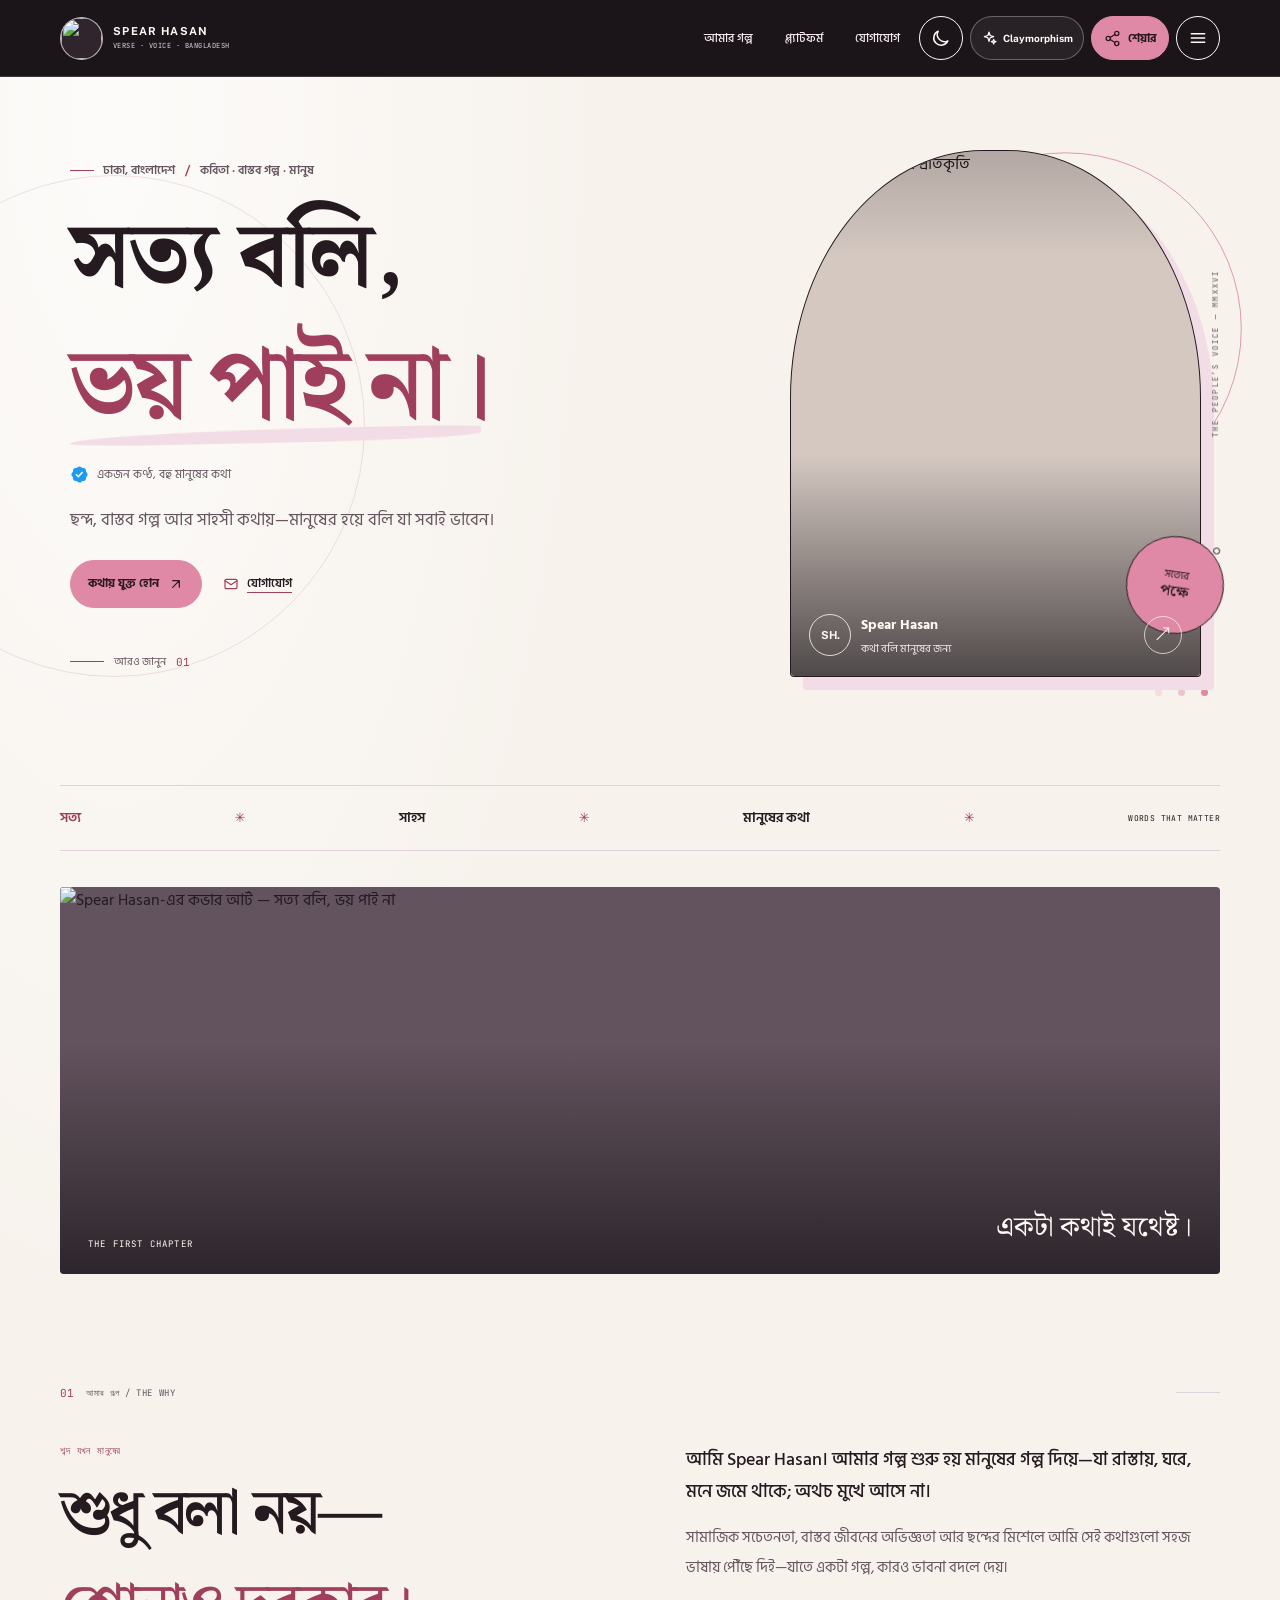
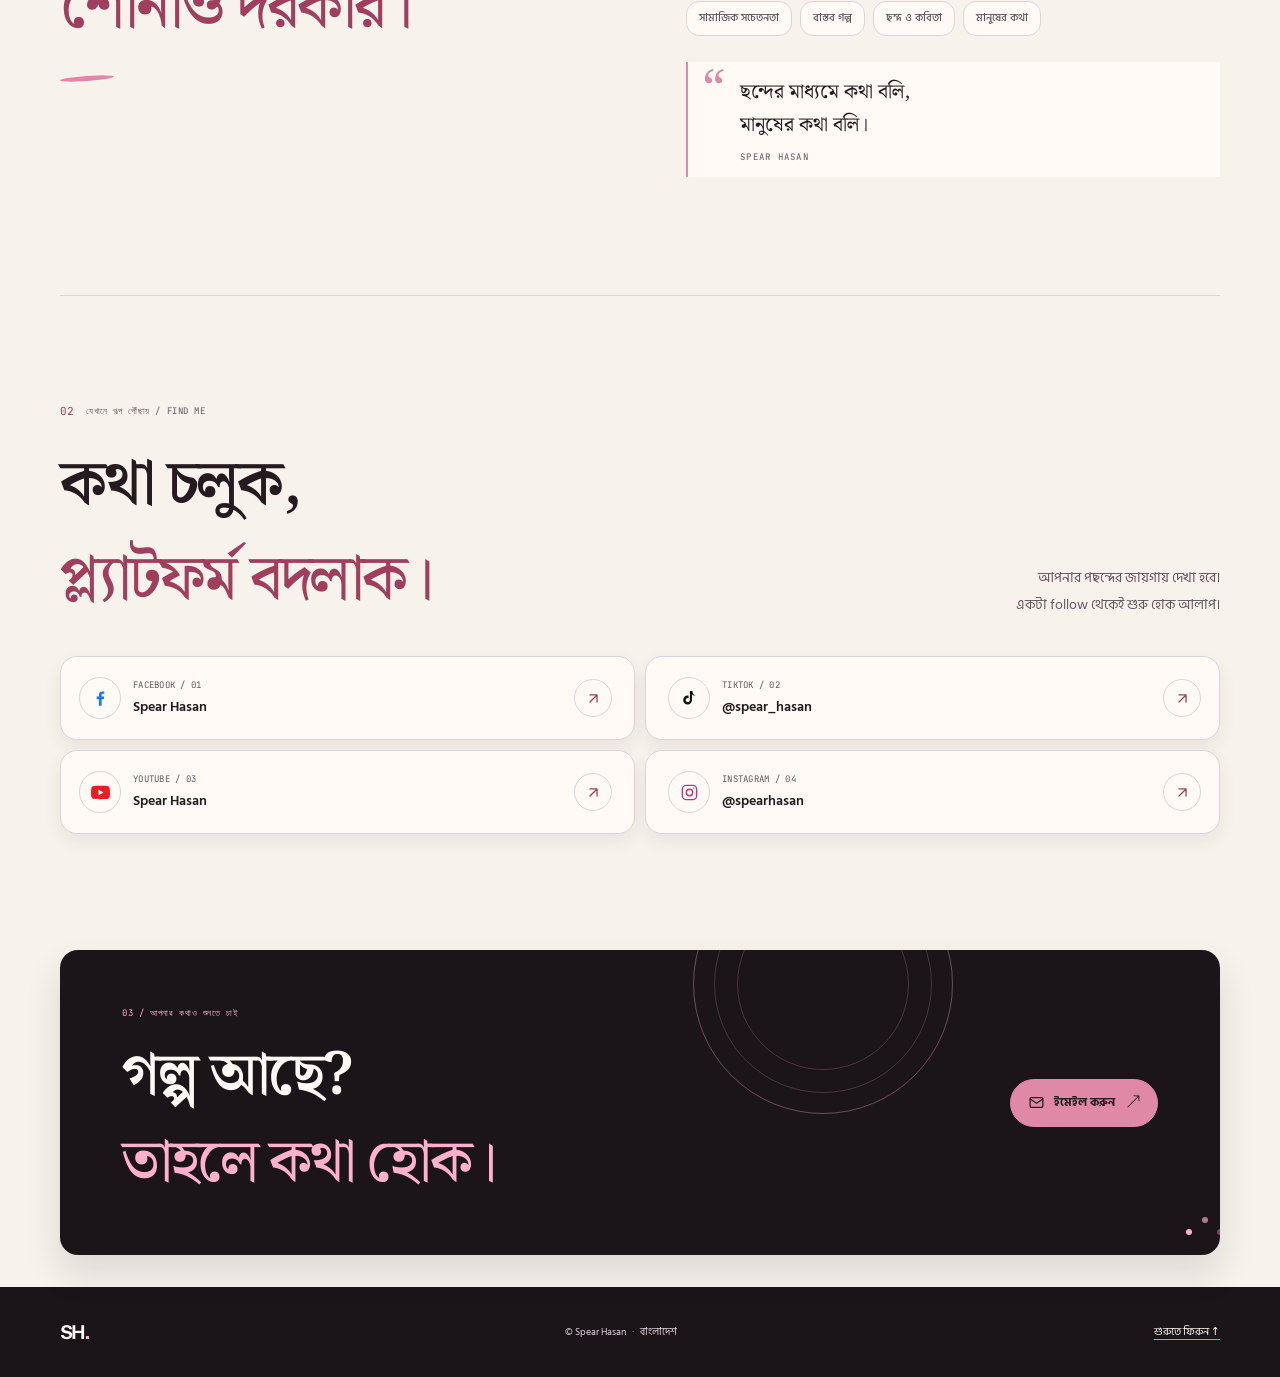
==== commit 3386bd24: "Add files via upload" ====
--- a/index.html
+++ b/index.html
@@ -3,7 +3,10 @@
 <head>
   <meta charset="utf-8">
   <meta name="viewport" content="width=device-width, initial-scale=1">
-  <meta name="theme-color" content="#f6f0e7">
+  <meta name="theme-color" content="#f7f2ec">
+  <link rel="preconnect" href="https://fonts.googleapis.com">
+  <link rel="preconnect" href="https://fonts.gstatic.com" crossorigin>
+  <link href="https://fonts.googleapis.com/css2?family=Hind+Siliguri:wght@300;400;500;600;700&family=JetBrains+Mono:wght@400;500&family=Noto+Serif+Bengali:wght@400;500;600;700;800&family=Public+Sans:wght@400;500;600;700;800&display=swap" rel="stylesheet">
   <meta name="description" content="Spear Hasan — কবিতা, বাস্তব গল্প আর সাহসী কথায় মানুষের হয়ে বলি যা সবাই ভাবেন।">
   <meta name="robots" content="index, follow, max-image-preview:large, max-snippet:-1, max-video-preview:-1">
   <meta name="author" content="Spear Hasan">
@@ -36,7 +39,7 @@
   <link rel="stylesheet" href="style.css">
   <script src="main.js" defer></script>
 </head>
-<body data-theme="light">
+<body data-theme="light" data-design="clay">
   <a class="skip-link" href="#main">মূল কনটেন্টে যান</a>
   <div class="reading-progress" id="scrollProgress" aria-hidden="true"></div>
   <svg class="icon-library" xmlns="http://www.w3.org/2000/svg" aria-hidden="true">
@@ -53,17 +56,19 @@
     <symbol id="i-youtube" viewBox="0 0 24 24"><path fill="currentColor" stroke="none" d="M23.5 6.2a3 3 0 0 0-2.1-2.1C19.6 3.6 12 3.6 12 3.6s-7.6 0-9.4.5A3 3 0 0 0 .5 6.2 31 31 0 0 0 0 12a31 31 0 0 0 .5 5.8 3 3 0 0 0 2.1 2.1c1.8.5 9.4.5 9.4.5s7.6 0 9.4-.5a3 3 0 0 0 2.1-2.1 31 31 0 0 0 .5-5.8zM9.5 15.7V8.3L15.8 12l-6.3 3.7z"/></symbol>
     <symbol id="i-instagram" viewBox="0 0 24 24"><rect x="3" y="3" width="18" height="18" rx="5"/><circle cx="12" cy="12" r="4"/><circle cx="17.5" cy="6.5" r=".8" fill="currentColor" stroke="none"/></symbol>
     <symbol id="i-eye" viewBox="0 0 24 24"><path d="M2 12s3.6-7 10-7 10 7 10 7-3.6 7-10 7-10-7-10-7Z"/><circle cx="12" cy="12" r="3"/></symbol>
+    <symbol id="i-sparkles" viewBox="0 0 24 24"><path d="m12 3 1.7 5.3L19 10l-5.3 1.7L12 17l-1.7-5.3L5 10l5.3-1.7L12 3Z"/><path d="m19 14 .9 2.6 2.6.9-2.6.9L19 21l-.9-2.6-2.6-.9 2.6-.9L19 14Z"/></symbol>
   </svg>
 
   <header class="topbar">
     <div class="topbar-inner">
       <a class="brand" href="https://spearhasan.github.io/social/" aria-label="Spear Hasan — হোম">
-        <span class="brand-avatar"><img src="pngs/spear-hasan-profile.jpg" alt="" width="44" height="44"></span>
+        <span class="brand-avatar"><picture><source type="image/webp" srcset="pngs/spear-hasan-profile.webp"><img class="media-protected" src="pngs/spear-hasan-profile.jpg" alt="" width="44" height="44" decoding="async" draggable="false"></picture></span>
         <span class="brand-copy"><strong>SPEAR HASAN</strong><small>VERSE · VOICE · BANGLADESH</small></span>
       </a>
       <nav class="desktop-nav" aria-label="প্রধান নেভিগেশন"><a href="#about">আমার গল্প</a><a href="#connect">প্ল্যাটফর্ম</a><a href="mailto:spearhasan@gmail.com?subject=যোগাযোগ">যোগাযোগ</a></nav>
       <div class="header-actions">
         <button class="icon-button" id="themeToggle" type="button" aria-label="ডার্ক থিম চালু করুন" aria-pressed="false" title="থিম পরিবর্তন"><svg class="icon" aria-hidden="true"><use href="#i-moon"/></svg></button>
+        <button class="design-toggle" id="designToggle" type="button" aria-label="ডিজাইন: Claymorphism; পরেরটি Liquid Glass" title="Claymorphism → Liquid Glass"><svg class="icon" aria-hidden="true"><use href="#i-sparkles"/></svg><span class="design-label-full">Claymorphism</span><span class="design-label-short" aria-hidden="true">Clay</span></button>
         <button class="share-button" id="shareButton" type="button" aria-haspopup="dialog" aria-controls="sharePopup"><svg class="icon" aria-hidden="true"><use href="#i-share"/></svg><span>শেয়ার</span></button>
         <button class="icon-button menu-toggle" id="menuToggle" type="button" aria-label="মেনু খুলুন" aria-expanded="false" aria-controls="sidebar"><svg class="icon" aria-hidden="true"><use href="#i-menu"/></svg></button>
       </div>
@@ -84,7 +89,7 @@
         <div class="portrait-orbit" aria-hidden="true"></div>
         <div class="portrait-frame">
           <div class="portrait-topline"><span>STORY / 001</span><span>০১ — ০১</span></div>
-          <img class="portrait" src="pngs/spear-hasan-profile.jpg" alt="Spear Hasan-এর প্রতিকৃতি" fetchpriority="high" width="1086" height="1448">
+          <picture class="portrait-picture"><source type="image/webp" srcset="pngs/spear-hasan-profile.webp"><img class="portrait media-protected" src="pngs/spear-hasan-profile.jpg" alt="Spear Hasan-এর প্রতিকৃতি" fetchpriority="high" width="1086" height="1448" decoding="async" draggable="false"></picture>
           <div class="portrait-caption"><span class="caption-mark" aria-hidden="true">SH.</span><span><strong>Spear Hasan</strong><small>কথা বলি মানুষের জন্য</small></span><span class="caption-arrow" aria-hidden="true">↗</span></div>
         </div>
         <div class="visual-stamp" aria-hidden="true"><span>সত্যের</span><strong>পক্ষে</strong><i></i></div>
@@ -94,7 +99,7 @@
 
     <div class="word-band" aria-label="সত্য, সাহস, মানুষের কথা"><span>সত্য</span><i aria-hidden="true">✳</i><span>সাহস</span><i aria-hidden="true">✳</i><span>মানুষের কথা</span><i aria-hidden="true">✳</i><span class="word-band-en">WORDS THAT MATTER</span></div>
 
-    <figure class="cover-strip" data-reveal><img src="pngs/cover.png" alt="Spear Hasan-এর কভার আর্ট — সত্য বলি, ভয় পাই না" width="3264" height="1226" loading="lazy"><figcaption><span>THE FIRST CHAPTER</span><span>একটা কথাই যথেষ্ট।</span></figcaption></figure>
+    <figure class="cover-strip" data-reveal><picture class="cover-picture"><source type="image/webp" srcset="pngs/cover.webp"><img class="media-protected" src="pngs/cover.png" alt="Spear Hasan-এর কভার আর্ট — সত্য বলি, ভয় পাই না" width="3264" height="1226" loading="lazy" decoding="async" draggable="false"></picture><figcaption><span>THE FIRST CHAPTER</span><span>একটা কথাই যথেষ্ট।</span></figcaption></figure>
 
     <section class="about-section" id="about" aria-labelledby="aboutTitle">
       <div class="section-topline" data-reveal><span class="section-number">01</span><span class="section-label">আমার গল্প / THE WHY</span><span class="section-rule" aria-hidden="true"></span></div>
@@ -122,7 +127,7 @@
   <div class="menu-backdrop" id="menuOverlay" aria-hidden="true"></div>
   <aside class="sidebar" id="sidebar" aria-label="প্রধান মেনু" aria-hidden="true" inert>
     <div class="drawer-heading"><a class="drawer-brand" href="#home">SPEAR HASAN<span>.</span></a><button class="icon-button" id="closeMenu" type="button" aria-label="মেনু বন্ধ করুন"><svg class="icon" aria-hidden="true"><use href="#i-close"/></svg></button></div>
-    <img class="drawer-cover" src="pngs/cover.png" alt="" width="3264" height="1226">
+    <picture class="drawer-picture"><source type="image/webp" srcset="pngs/cover.webp"><img class="drawer-cover media-protected" src="pngs/cover.png" alt="" width="3264" height="1226" loading="lazy" decoding="async" draggable="false"></picture>
     <nav class="menu-list"><a class="menu-item" href="#home"><span>হোম</span><span>01</span></a><a class="menu-item" href="#about"><span>আমার গল্প</span><span>02</span></a><a class="menu-item" href="#connect"><span>সোশ্যাল</span><span>03</span></a><a class="menu-item" href="mailto:spearhasan@gmail.com?subject=যোগাযোগ"><span>যোগাযোগ</span><span>↗</span></a><a class="menu-item" href="https://spearhasan.github.io/social/ai-remover/"><span>AI Remover</span><span>↗</span></a></nav>
     <div class="visitor-box" id="visitorBox"><svg class="icon" aria-hidden="true"><use href="#i-eye"/></svg><span>মোট ভিজিটর</span><strong id="visitorCount" aria-live="polite" aria-atomic="true">—</strong></div>
     <p class="drawer-footnote">সত্য বলি, ভয় পাই না।</p>
--- a/style.css
+++ b/style.css
@@ -1,19 +1,18 @@
-@import url('https://fonts.googleapis.com/css2?family=Atma:wght@400;500;600;700&family=Hind+Siliguri:wght@300;400;500;600;700&family=JetBrains+Mono:wght@400;500&family=Libre+Bodoni:wght@400;500;600;700&family=Noto+Serif+Bengali:wght@400;500;600;700;800&family=Public+Sans:wght@400;500;600;700;800&display=swap');
-
 :root {
   color-scheme: light;
-  --page: #f6f0e7;
+  --page: #f7f2ec;
   --paper: #fffaf5;
-  --ink: #20181e;
-  --muted: #63535e;
-  --line: #d9cbd2;
-  --accent: #ec4899;
-  --accent-strong: #b71662;
-  --accent-ink: #211118;
-  --rose: #f2d5e3;
-  --header: #171317;
-  --font-display: "Libre Bodoni", "Noto Serif Bengali", Georgia, serif;
-  --font-bengali-display: "Atma", "Noto Serif Bengali", serif;
+  --ink: #241a20;
+  --muted: #665660;
+  --line: #dfd2d8;
+  --accent: #df89a6;
+  --accent-strong: #9f3e5d;
+  --accent-ink: #2b1820;
+  --rose: #f2dce5;
+  --header: #1b151a;
+  --contact-accent: #ffb1cc;
+  --font-display: "Noto Serif Bengali", Georgia, serif;
+  --font-bengali-display: "Noto Serif Bengali", serif;
   --font-bengali: "Hind Siliguri", "Noto Sans Bengali", system-ui, sans-serif;
   --font-ui: "Public Sans", "Hind Siliguri", sans-serif;
   --font-mono: "JetBrains Mono", monospace;
@@ -24,20 +23,21 @@
 body[data-theme="dark"] {
   color-scheme: dark;
   --page: #121015;
-  --paper: #1d1920;
-  --ink: #f9f3ed;
-  --muted: #d1c3cd;
-  --line: #4b3b47;
-  --accent: #ff77bb;
-  --accent-strong: #ff9dcc;
-  --accent-ink: #24131c;
-  --rose: #392633;
+  --paper: #1e1920;
+  --ink: #faf4ef;
+  --muted: #c8b9c2;
+  --line: #493b44;
+  --accent: #ed9ab6;
+  --accent-strong: #f4aec5;
+  --accent-ink: #27151d;
+  --rose: #3a2631;
   --header: #100e12;
+  --contact-accent: #ffb1cc;
   --focus: #ff9dcc;
 }
 * { box-sizing: border-box; }
-html { min-width: 320px; scroll-behavior: smooth; scroll-padding-top: calc(var(--header-height) + 20px); }
-body { min-width: 320px; margin: 0; color: var(--ink); background: var(--page); font-family: var(--font-bengali); transition: background-color .24s ease, color .24s ease; }
+html { min-width: 320px; overflow-x: clip; scroll-behavior: smooth; scroll-padding-top: calc(var(--header-height) + 20px); }
+body { min-width: 320px; margin: 0; padding-top: var(--header-height); color: var(--ink); background: var(--page); font-family: var(--font-bengali); transition: background-color .24s ease, color .24s ease; }
 button, input { font: inherit; }
 button, a { -webkit-tap-highlight-color: transparent; touch-action: manipulation; }
 a { color: inherit; }
@@ -48,16 +48,22 @@
 .skip-link { position: fixed; z-index: 120; top: 8px; left: 8px; padding: 12px 16px; color: #fff; background: #171317; border: 2px solid var(--accent); transform: translateY(-150%); }
 .skip-link:focus { transform: translateY(0); }
 .reading-progress { position: fixed; z-index: 110; top: 0; left: 0; width: 100%; height: 3px; background: var(--accent); transform: scaleX(0); transform-origin: left center; pointer-events: none; }
-.topbar { position: sticky; z-index: 20; top: 0; min-height: var(--header-height); color: #fffaf5; background: var(--header); border-bottom: 1px solid rgba(255,250,245,.15); }
+.topbar { position: fixed; z-index: 20; inset: 0 0 auto; width: 100%; min-height: var(--header-height); color: #fffaf5; background: var(--header); border-bottom: 1px solid rgba(255,250,245,.15); }
 .topbar-inner { width: calc(100% - 32px); min-height: var(--header-height); margin: 0 auto; display: flex; align-items: center; justify-content: space-between; gap: 10px; }
 .brand { min-width: 0; display: inline-flex; align-items: center; gap: 10px; text-decoration: none; }
 .brand-avatar { width: 39px; height: 39px; flex: 0 0 auto; overflow: hidden; border: 1px solid rgba(255,250,245,.7); border-radius: 50%; background: #30252d; }
+.brand-avatar picture { width: 100%; height: 100%; display: block; }
 .brand-avatar img { width: 100%; height: 100%; display: block; object-fit: cover; object-position: center 39%; }
 .brand-copy strong, .brand-copy small { display: block; }
 .brand-copy strong { font: 700 11px/1.2 var(--font-ui); letter-spacing: .12em; }
 .brand-copy small { margin-top: 4px; color: #e4d4df; font: 400 7px/1.2 var(--font-mono); letter-spacing: .07em; }
 .desktop-nav { display: none; }
 .header-actions { margin-left: auto; display: flex; align-items: center; gap: 7px; }
+.design-toggle { min-height: 44px; max-width: 154px; padding: 0 10px; display: inline-flex; align-items: center; justify-content: center; gap: 6px; border: 1px solid rgba(255,250,245,.3); border-radius: 999px; color: inherit; background: rgba(255,255,255,.06); font: 700 10px/1 var(--font-ui); white-space: nowrap; cursor: pointer; transition: color .18s ease, background-color .18s ease, border-color .18s ease; }
+.design-toggle .icon { width: 16px; height: 16px; flex: 0 0 auto; }
+.design-toggle:hover { color: var(--accent-ink); background: var(--accent); border-color: var(--accent); }
+.design-toggle:disabled { opacity: .76; cursor: progress; }
+.design-label-short { display: none; }
 .icon-button { width: 44px; height: 44px; flex: 0 0 auto; display: inline-grid; place-items: center; border: 1px solid currentColor; border-radius: 50%; color: inherit; background: transparent; cursor: pointer; transition: color .18s ease, background-color .18s ease, border-color .18s ease, transform .18s ease; }
 .icon-button:hover { color: var(--accent-ink); background: var(--accent); border-color: var(--accent); transform: rotate(-5deg); }
 .share-button { min-width: 44px; min-height: 44px; padding: 0 12px; display: inline-flex; align-items: center; justify-content: center; gap: 7px; border: 1px solid var(--accent); border-radius: 999px; color: var(--accent-ink); background: var(--accent); font-size: 12px; font-weight: 700; cursor: pointer; transition: background-color .18s ease, color .18s ease, transform .18s ease; }
@@ -67,8 +73,8 @@
 .page-shell { width: calc(100% - 32px); max-width: 1160px; margin: 0 auto; }
 #main:focus { outline: none; }
 .hero { position: relative; isolation: isolate; padding: 45px 0 52px; display: grid; grid-template-columns: minmax(0,1fr); gap: 36px; align-items: center; }
-.hero::before { position: absolute; z-index: -1; top: 14%; left: -17%; width: 55vw; max-width: 500px; aspect-ratio: 1; border: 1px solid rgba(183,22,98,.12); border-radius: 50%; content: ""; }
-.hero::after { position: absolute; z-index: -1; right: 1%; bottom: 12%; width: 7px; height: 7px; border-radius: 50%; background: var(--accent); box-shadow: -23px 0 0 rgba(236,72,153,.45), -46px 0 0 rgba(236,72,153,.2); content: ""; }
+.hero::before { position: absolute; z-index: -1; top: 14%; left: -17%; width: 55vw; max-width: 500px; aspect-ratio: 1; border: 1px solid color-mix(in srgb, var(--accent-strong) 15%, transparent); border-radius: 50%; content: ""; }
+.hero::after { position: absolute; z-index: -1; right: 1%; bottom: 12%; width: 7px; height: 7px; border-radius: 50%; background: var(--accent); box-shadow: -23px 0 0 color-mix(in srgb, var(--accent) 45%, transparent), -46px 0 0 color-mix(in srgb, var(--accent) 20%, transparent); content: ""; }
 .hero-copy { min-width: 0; }
 .eyebrow { margin: 0 0 19px; display: flex; flex-wrap: wrap; align-items: center; gap: 9px; color: var(--muted); font-size: 12px; font-weight: 600; }
 .eyebrow-line { width: 24px; height: 1px; background: var(--accent-strong); }
@@ -99,6 +105,8 @@
 .portrait-orbit::after { right: 8%; bottom: 17%; width: 5px; height: 5px; background: var(--accent-strong); }
 .portrait-frame { position: relative; height: auto; aspect-ratio: .83; overflow: hidden; border: 1px solid var(--ink); border-radius: 47% 47% 4px 4px; background: #d4c8c1; box-shadow: 13px 13px 0 var(--rose); }
 .portrait-frame::after { position: absolute; inset: 0; border-radius: inherit; background: linear-gradient(180deg, rgba(23,19,23,.18), transparent 20%, transparent 58%, rgba(23,19,23,.7)); content: ""; pointer-events: none; }
+.portrait-picture, .cover-picture { width: 100%; height: 100%; display: block; }
+.media-protected, .media-protected img { -webkit-user-drag: none; -webkit-touch-callout: none; user-select: none; }
 .portrait { width: 100%; height: 100%; display: block; object-fit: cover; object-position: center 42%; filter: saturate(.82) contrast(1.04); transition: transform .7s var(--ease-editorial), filter .45s ease; }
 .portrait-frame:hover .portrait { filter: saturate(1) contrast(1.02); transform: scale(1.035); }
 .portrait-topline { position: absolute; z-index: 2; top: 20px; right: 17px; left: 17px; display: flex; justify-content: space-between; gap: 10px; color: #fffaf5; font: 400 9px var(--font-mono); letter-spacing: .1em; }
@@ -163,22 +171,22 @@
 .social-arrow { width: 38px; height: 38px; flex: 0 0 auto; display: grid; place-items: center; border: 1px solid var(--line); border-radius: 50%; color: var(--accent-strong); transition: color .2s ease, background-color .2s ease, transform .2s ease; }
 .social-arrow .icon { width: 17px; height: 17px; }
 .social-card:hover .social-arrow { color: var(--accent-ink); background: var(--accent); border-color: var(--accent); transform: rotate(45deg); }
-.contact-band { position: relative; min-height: 244px; padding: 30px 22px; overflow: hidden; display: flex; flex-direction: column; align-items: flex-start; justify-content: center; gap: 22px; border-radius: 5px; color: #fffaf5; background: #211a22; }
+.contact-band { position: relative; min-height: 244px; padding: 30px 22px; overflow: hidden; display: flex; flex-direction: column; align-items: flex-start; justify-content: center; gap: 22px; border-radius: 5px; color: #fffaf5; background: var(--header); }
 .contact-copy { position: relative; z-index: 1; }
-.contact-kicker { color: #e6c9d9; font: 9px var(--font-mono); letter-spacing: .07em; }
+.contact-kicker { color: var(--contact-accent); font: 9px var(--font-mono); letter-spacing: .07em; }
 .contact-band h2 { margin: 9px 0 0; font-family: var(--font-display); font-size: clamp(34px, 8vw, 54px); font-weight: 600; letter-spacing: -.04em; line-height: 1.45; }
-.contact-band h2 em { color: #ff91c5; font-family: var(--font-bengali-display); font-style: normal; font-weight: 500; }
+.contact-band h2 em { color: var(--contact-accent); font-family: var(--font-bengali-display); font-style: normal; font-weight: 500; }
 .button-light { position: relative; z-index: 2; min-height: 48px; border-color: var(--accent); color: var(--accent-ink); background: var(--accent); }
 .button-light .icon { width: 17px; height: 17px; }
 .button-light span { margin-left: 3px; color: inherit; font: 16px var(--font-ui); }
 .button-light:hover { border-color: #fffaf5; color: #fffaf5; background: transparent; }
-.contact-orbit { position: absolute; top: -96px; right: -45px; width: 260px; aspect-ratio: 1; border: 1px solid rgba(255,119,187,.35); border-radius: 50%; }
-.contact-orbit::before, .contact-orbit::after { position: absolute; inset: 20px; border: 1px solid rgba(255,119,187,.2); border-radius: 50%; content: ""; }
+.contact-orbit { position: absolute; top: -96px; right: -45px; width: 260px; aspect-ratio: 1; border: 1px solid color-mix(in srgb, var(--contact-accent) 35%, transparent); border-radius: 50%; }
+.contact-orbit::before, .contact-orbit::after { position: absolute; inset: 20px; border: 1px solid color-mix(in srgb, var(--contact-accent) 20%, transparent); border-radius: 50%; content: ""; }
 .contact-orbit::after { inset: 43px; }
-.contact-spark { position: absolute; right: 28px; bottom: 20px; width: 6px; height: 6px; border-radius: 50%; background: #ff77bb; box-shadow: 16px -12px 0 rgba(255,119,187,.65), 31px 0 0 rgba(255,119,187,.35); }
+.contact-spark { position: absolute; right: 28px; bottom: 20px; width: 6px; height: 6px; border-radius: 50%; background: var(--contact-accent); box-shadow: 16px -12px 0 color-mix(in srgb, var(--contact-accent) 65%, transparent), 31px 0 0 color-mix(in srgb, var(--contact-accent) 35%, transparent); }
 .site-footer { width: 100%; min-height: 90px; margin-top: 32px; padding: 16px max(16px, calc((100vw - 1160px) / 2)); display: flex; align-items: center; justify-content: space-between; gap: 10px; color: #fffaf5; background: var(--header); font-size: 11px; }
 .footer-brand { color: #fffaf5; text-decoration: none; font: 700 19px var(--font-ui); letter-spacing: -.08em; }
-.footer-brand span, .footer-note i { color: #ff77bb; font-style: normal; }
+.footer-brand span, .footer-note i { color: var(--contact-accent); font-style: normal; }
 .footer-note { color: #e4d4df; font-size: 10px; }
 .footer-note i { padding: 0 4px; }
 .back-top { min-height: 44px; display: inline-flex; align-items: center; color: #fffaf5; text-decoration: underline; text-decoration-color: #ff77bb; text-underline-offset: 4px; }
@@ -273,3 +281,157 @@
   *, *::before, *::after { scroll-behavior: auto !important; animation-duration: .01ms !important; animation-iteration-count: 1 !important; transition-duration: .01ms !important; }
   .motion-ready [data-reveal] { opacity: 1 !important; transform: none !important; }
 }
+
+
+/* Professional material themes and responsive header controls. */
+body[data-design="clay"] {
+  --page: #f7f2ec; --paper: #fffaf5; --ink: #241a20; --muted: #665660; --line: #dfd2d8;
+  --accent: #df89a6; --accent-strong: #9f3e5d; --accent-ink: #2b1820; --rose: #f2dce5;
+  --header: #1b151a; --contact-accent: #ffb1cc; --focus: #9f3e5d;
+  background: radial-gradient(ellipse at 9% 4%, rgba(255,255,255,.72), transparent 31rem), var(--page);
+}
+body[data-theme="dark"][data-design="clay"] {
+  --page: #121015; --paper: #1e1920; --ink: #faf4ef; --muted: #c8b9c2; --line: #493b44;
+  --accent: #ed9ab6; --accent-strong: #f4aec5; --accent-ink: #27151d; --rose: #3a2631;
+  --header: #100e12; --contact-accent: #ffb1cc; --focus: #ffb1cc;
+  background: radial-gradient(ellipse at 9% 4%, rgba(91,58,76,.22), transparent 31rem), var(--page);
+}
+
+/* Liquid Glass — translucent, cool-toned surfaces with restrained blur. */
+body[data-design="glass"] {
+  --page: #e7f1f6; --paper: rgba(255,255,255,.72); --ink: #193444; --muted: #587181; --line: rgba(255,255,255,.82);
+  --accent: #a5deea; --accent-strong: #28798d; --accent-ink: #14343e; --rose: rgba(166,218,228,.38);
+  --header: #142a35; --contact-accent: #a5deea; --focus: #28798d;
+  background: radial-gradient(ellipse at 10% 5%, #fff, transparent 30rem), radial-gradient(ellipse at 90% 83%, rgba(105,197,212,.24), transparent 32rem), var(--page);
+}
+body[data-theme="dark"][data-design="glass"] {
+  --page: #101d27; --paper: rgba(29,49,63,.84); --ink: #edf8fc; --muted: #b4cbd4; --line: rgba(212,242,251,.16);
+  --accent: #80cfe0; --accent-strong: #b0e8f1; --accent-ink: #102b36; --rose: rgba(72,127,144,.28);
+  --header: #0c1720; --contact-accent: #a5deea; --focus: #a5deea;
+  background: radial-gradient(ellipse at 10% 5%, rgba(66,127,151,.22), transparent 30rem), radial-gradient(ellipse at 90% 83%, rgba(55,130,145,.18), transparent 32rem), var(--page);
+}
+body[data-design="glass"] .topbar { background: color-mix(in srgb, var(--header) 84%, transparent); border-bottom-color: var(--line); backdrop-filter: blur(18px) saturate(1.2); -webkit-backdrop-filter: blur(18px) saturate(1.2); }
+body[data-design="glass"] .social-card,
+body[data-design="glass"] .topic-list span,
+body[data-design="glass"] .about-signature,
+body[data-design="glass"] .sidebar,
+body[data-design="glass"] .share-modal { backdrop-filter: blur(14px) saturate(1.15); -webkit-backdrop-filter: blur(14px) saturate(1.15); }
+
+/* Skeuomorphism — softly beveled controls and warm metallic highlights. */
+body[data-design="skeuo"] {
+  --page: #e3e7eb; --paper: #edf0f3; --ink: #27333e; --muted: #5d6b77; --line: rgba(255,255,255,.94);
+  --accent: #e1b87c; --accent-strong: #805629; --accent-ink: #342516; --rose: #f0e0c8;
+  --header: #26313a; --contact-accent: #f1cb8c; --focus: #805629;
+  background: radial-gradient(ellipse at 12% 4%, #fff, transparent 30rem), linear-gradient(155deg, #e9edf0, #d8dde2 72%, #e4e8ec);
+}
+body[data-theme="dark"][data-design="skeuo"] {
+  --page: #1d2630; --paper: #303b47; --ink: #f3f6f8; --muted: #c1cbd3; --line: rgba(255,255,255,.14);
+  --accent: #e5bd7d; --accent-strong: #f3d49d; --accent-ink: #2d2113; --rose: #3a3b3b;
+  --header: #151d24; --contact-accent: #f1cb8c; --focus: #f3d49d;
+  background: radial-gradient(ellipse at 12% 4%, rgba(124,148,168,.18), transparent 30rem), linear-gradient(155deg, #26323d, #171f27 72%, #222d37);
+}
+body[data-design="skeuo"] .icon-button,
+body[data-design="skeuo"] .design-toggle,
+body[data-design="skeuo"] .share-button,
+body[data-design="skeuo"] .button,
+body[data-design="skeuo"] .social-card,
+body[data-design="skeuo"] .topic-list span,
+body[data-design="skeuo"] .about-signature,
+body[data-design="skeuo"] .share-modal,
+body[data-design="skeuo"] .sidebar {
+  border-color: var(--line);
+  box-shadow: inset 0 1px 0 rgba(255,255,255,.76), 0 2px 0 rgba(75,87,99,.28), 0 7px 16px rgba(43,55,67,.12);
+}
+body[data-design="skeuo"] .social-grid { border-top: 0; gap: 10px; }
+body[data-design="skeuo"] .social-card { border-radius: 14px; background: linear-gradient(180deg, color-mix(in srgb, var(--paper) 76%, white), var(--paper)); }
+body[data-design="skeuo"] .contact-band { border: 1px solid rgba(255,255,255,.22); box-shadow: inset 0 1px 0 rgba(255,255,255,.16), 0 14px 32px rgba(20,28,35,.18); }
+
+/* Neumorphism — quiet, tonal surfaces with raised and pressed states. */
+body[data-design="neo"] {
+  --page: #e2e5ec; --paper: #e2e5ec; --ink: #354154; --muted: #657188; --line: transparent;
+  --accent: #aebdd7; --accent-strong: #526986; --accent-ink: #26374b; --rose: #d7dce7;
+  --header: #293444; --contact-accent: #d4dfef; --focus: #526986;
+  background: radial-gradient(ellipse at 12% 5%, rgba(255,255,255,.82), transparent 30rem), var(--page);
+}
+body[data-theme="dark"][data-design="neo"] {
+  --page: #1a2028; --paper: #1a2028; --ink: #e8edf5; --muted: #aab5c5; --line: transparent;
+  --accent: #9eafd0; --accent-strong: #c1cee7; --accent-ink: #202b3d; --rose: #232b38;
+  --header: #141a22; --contact-accent: #d4dfef; --focus: #c1cee7;
+  background: radial-gradient(ellipse at 12% 5%, rgba(92,111,138,.15), transparent 30rem), var(--page);
+}
+body[data-design="neo"] .social-grid { border-top: 0; gap: 12px; }
+body[data-design="neo"] .social-card,
+body[data-design="neo"] .topic-list span,
+body[data-design="neo"] .about-signature,
+body[data-design="neo"] .sidebar,
+body[data-design="neo"] .share-modal,
+body[data-design="neo"] .icon-button,
+body[data-design="neo"] .design-toggle,
+body[data-design="neo"] .share-button {
+  border-color: transparent;
+  background: var(--paper);
+  box-shadow: 7px 7px 16px color-mix(in srgb, var(--ink) 13%, transparent), -7px -7px 16px color-mix(in srgb, white 78%, var(--paper));
+}
+body[data-design="neo"] .social-card { border-radius: 17px; }
+body[data-design="neo"] .social-card:active,
+body[data-design="neo"] .icon-button:active,
+body[data-design="neo"] .design-toggle:active,
+body[data-design="neo"] .share-button:active { box-shadow: inset 4px 4px 9px color-mix(in srgb, var(--ink) 16%, transparent), inset -4px -4px 9px color-mix(in srgb, white 70%, var(--paper)); }
+body[data-design="neo"] .contact-band { box-shadow: 10px 12px 24px rgba(19,27,40,.18), inset 0 1px 0 rgba(255,255,255,.12); }
+
+/* Clay surfaces remain soft, but preserve the editorial silhouette. */
+body[data-design="clay"] .social-grid { border-top: 0; gap: 10px; }
+body[data-design="clay"] .social-card { min-height: 84px; border: 1px solid var(--line); border-radius: 17px; background: var(--paper); box-shadow: 0 7px 17px rgba(74,49,62,.08), inset 0 1px 0 rgba(255,255,255,.72); }
+body[data-design="clay"] .social-card:hover { background: var(--rose); }
+body[data-design="clay"] .contact-band { border-radius: 18px; box-shadow: 0 18px 36px rgba(35,24,32,.12); }
+body[data-design="clay"] .topic-list span { border-radius: 13px; }
+
+/* Keep header controls anchored; hover feedback never shifts the fixed bar. */
+.topbar .icon-button:hover,
+.topbar .design-toggle:hover,
+.topbar .share-button:hover,
+.topbar .icon-button:active,
+.topbar .design-toggle:active,
+.topbar .share-button:active { transform: none; }
+.topbar .design-toggle:focus-visible { outline-color: var(--contact-accent); }
+
+/* Circular reveal is driven by the pointer location in main.js. */
+::view-transition-group(root), ::view-transition-image-pair(root) { isolation: isolate; }
+::view-transition-old(root) { z-index: 1; animation: none; }
+::view-transition-new(root) { z-index: 2; animation: none; }
+html.theme-ripple-active * { transition: none !important; }
+
+.drawer-picture { width: 100%; display: block; }
+@media (max-width: 899px) { .desktop-nav { display: none; } }
+@media (max-width: 600px) {
+  .topbar-inner { width: calc(100% - 24px); }
+  .portrait-orbit { transform: translate(10%, -7%); }
+  .header-actions { gap: 4px; }
+  .icon-button { width: 40px; height: 40px; }
+  .design-toggle { width: 66px; max-width: 66px; min-height: 40px; padding: 0 6px; gap: 4px; font-size: 8px; }
+  .design-toggle .icon { width: 15px; height: 15px; }
+  .design-label-full { display: none; }
+  .design-label-short { display: inline; }
+  .share-button { min-width: 40px; min-height: 40px; padding: 0; }
+  .share-button span { display: none; }
+}
+@media (max-width: 380px) {
+  .topbar-inner { width: calc(100% - 16px); }
+  .brand { gap: 7px; }
+  .brand-avatar { width: 34px; height: 34px; }
+  .brand-copy strong { font-size: 9px; }
+  .brand-copy small { display: none; }
+  .header-actions { gap: 3px; }
+  .icon-button { width: 36px; height: 36px; }
+  .design-toggle { width: 54px; min-height: 36px; max-width: 54px; padding: 0 4px; gap: 3px; }
+  .design-toggle .icon { width: 14px; height: 14px; }
+  .design-label-short { display: inline; }
+  .share-button { min-width: 36px; min-height: 36px; }
+}
+@media (min-width: 900px) { .desktop-nav { display: flex; } }
+
+
+body[data-design="glass"] .social-grid { border-top: 0; gap: 10px; }
+body[data-design="glass"] .social-card { min-height: 84px; border: 1px solid var(--line); border-radius: 16px; background: var(--paper); }
+body[data-design="glass"] .contact-band { border: 1px solid var(--line); }
+body[data-design="skeuo"] .social-card { border: 1px solid var(--line); border-bottom-width: 3px; }
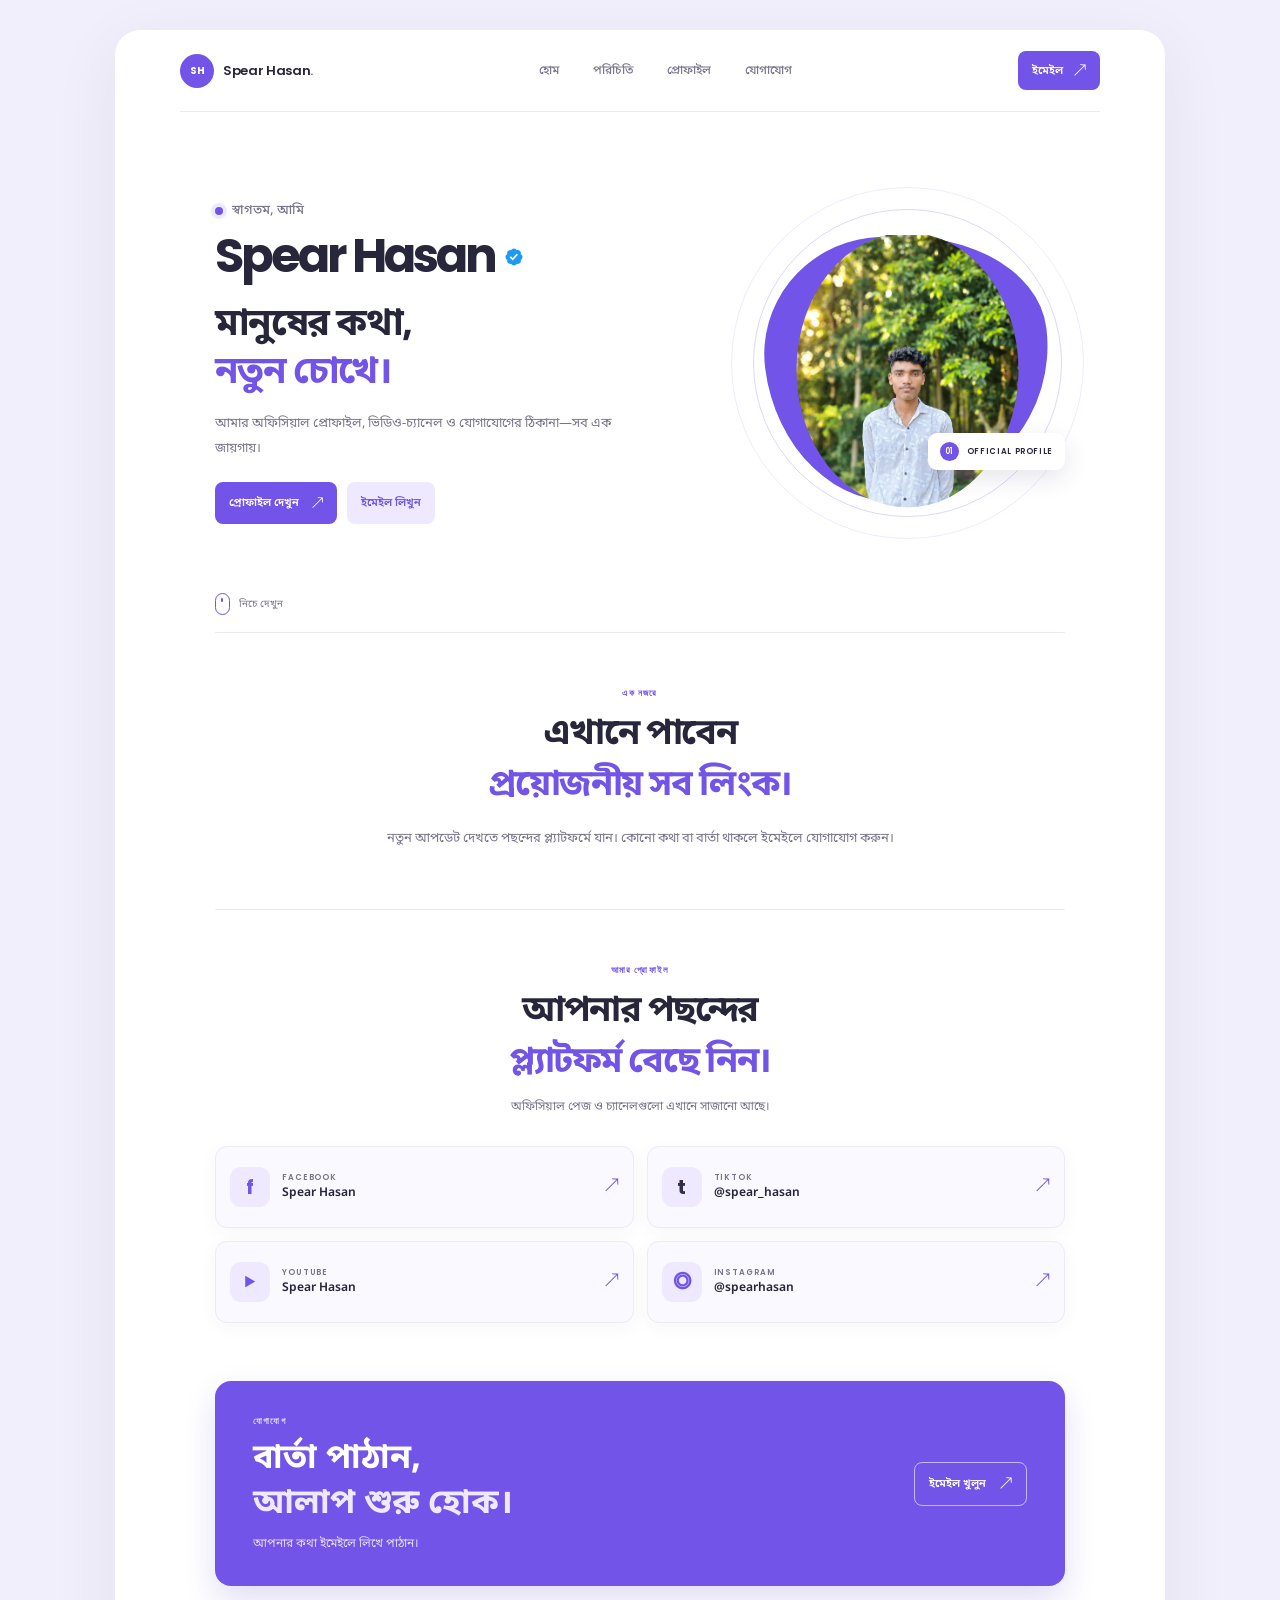
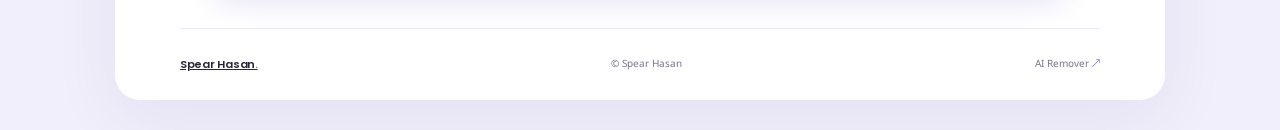
==== commit d2c56fd2: "Redesign homepage with new portfolio reference" ====
--- a/index.html
+++ b/index.html
@@ -3,144 +3,142 @@
 <head>
   <meta charset="utf-8">
   <meta name="viewport" content="width=device-width, initial-scale=1">
-  <meta name="theme-color" content="#f7f2ec">
-  <link rel="preconnect" href="https://fonts.googleapis.com">
-  <link rel="preconnect" href="https://fonts.gstatic.com" crossorigin>
-  <link href="https://fonts.googleapis.com/css2?family=Hind+Siliguri:wght@300;400;500;600;700&family=JetBrains+Mono:wght@400;500&family=Noto+Serif+Bengali:wght@400;500;600;700;800&family=Public+Sans:wght@400;500;600;700;800&display=swap" rel="stylesheet">
-  <meta name="description" content="Spear Hasan — কবিতা, বাস্তব গল্প আর সাহসী কথায় মানুষের হয়ে বলি যা সবাই ভাবেন।">
+  <meta name="theme-color" content="#f4f1fe">
+  <meta name="description" content="Spear Hasan-এর অফিসিয়াল প্রোফাইল, সামাজিক যোগাযোগের লিংক ও যোগাযোগের ঠিকানা।">
   <meta name="robots" content="index, follow, max-image-preview:large, max-snippet:-1, max-video-preview:-1">
   <meta name="author" content="Spear Hasan">
   <link rel="canonical" href="https://spearhasan.github.io/social/">
+  <link rel="preconnect" href="https://fonts.googleapis.com">
+  <link rel="preconnect" href="https://fonts.gstatic.com" crossorigin>
+  <link href="https://fonts.googleapis.com/css2?family=Noto+Sans+Bengali:wght@400;500;600;700;800&family=Poppins:wght@400;500;600;700;800&display=swap" rel="stylesheet">
   <meta property="og:type" content="website">
-  <meta property="og:title" content="Spear Hasan — মানুষের কথা, ছন্দের ভাষায়">
-  <meta property="og:description" content="বাংলাদেশি কনটেন্ট ক্রিয়েটর Spear Hasan-এর অফিসিয়াল ওয়েবসাইট।">
+  <meta property="og:title" content="Spear Hasan — মানুষের কথা, নতুন চোখে।">
+  <meta property="og:description" content="অফিসিয়াল সামাজিক প্রোফাইল ও যোগাযোগের ঠিকানা।">
   <meta property="og:url" content="https://spearhasan.github.io/social/">
   <meta property="og:site_name" content="Spear Hasan">
-  <meta property="og:image" content="https://spearhasan.github.io/social/pngs/cover.png">
-  <meta property="og:image:alt" content="Spear Hasan — সত্য বলি, ভয় পাই না">
+  <meta property="og:image" content="https://spearhasan.github.io/social/pngs/spear-hasan-profile.jpg">
+  <meta property="og:image:alt" content="Spear Hasan-এর প্রোফাইল ছবি">
   <meta name="twitter:card" content="summary_large_image">
-  <meta name="twitter:title" content="Spear Hasan — মানুষের কথা, ছন্দের ভাষায়">
-  <meta name="twitter:description" content="বাংলাদেশি কনটেন্ট ক্রিয়েটর Spear Hasan-এর অফিসিয়াল ওয়েবসাইট।">
-  <meta name="twitter:image" content="https://spearhasan.github.io/social/pngs/cover.png">
+  <meta name="twitter:title" content="Spear Hasan — মানুষের কথা, নতুন চোখে।">
+  <meta name="twitter:description" content="অফিসিয়াল সামাজিক প্রোফাইল ও যোগাযোগের ঠিকানা।">
+  <meta name="twitter:image" content="https://spearhasan.github.io/social/pngs/spear-hasan-profile.jpg">
   <link rel="icon" type="image/png" sizes="32x32" href="pngs/Favicon/favicon-32x32.png">
   <link rel="apple-touch-icon" sizes="180x180" href="pngs/Favicon/favicon-180x180.png">
   <link rel="manifest" href="site.webmanifest">
-  <title>Spear Hasan — মানুষের কথা, ছন্দের ভাষায়</title>
+  <title>Spear Hasan — মানুষের কথা, নতুন চোখে।</title>
   <script type="application/ld+json">
   {
-    "@context":"https://schema.org",
-    "@graph":[
-      {"@type":"WebSite","@id":"https://spearhasan.github.io/social/#website","url":"https://spearhasan.github.io/social/","name":"Spear Hasan Official Website","publisher":{"@id":"https://spearhasan.github.io/social/#person"}},
-      {"@type":"ProfilePage","@id":"https://spearhasan.github.io/social/#profilepage","url":"https://spearhasan.github.io/social/","name":"Spear Hasan | Official Website","isPartOf":{"@id":"https://spearhasan.github.io/social/#website"},"mainEntity":{"@id":"https://spearhasan.github.io/social/#person"}},
-      {"@type":"Person","@id":"https://spearhasan.github.io/social/#person","name":"Spear Hasan","alternateName":["স্পেয়ার হাসান","স্পিয়ার হাসান","SPEAR HASAN"],"url":"https://spearhasan.github.io/social/","image":"https://spearhasan.github.io/social/pngs/spear-hasan-profile.jpg","jobTitle":"Content Creator, YouTuber","description":"Bangladeshi content creator sharing social-awareness and real-life storytelling in Bengali.","knowsAbout":["Content Creation","Social Awareness","Storytelling","Bengali Media"],"sameAs":["https://www.facebook.com/spearhasan1","https://www.facebook.com/spearhasan2","https://www.tiktok.com/@spear_hasan","https://www.youtube.com/@spear_hasan","https://www.instagram.com/spearhasan"]}
+    "@context": "https://schema.org",
+    "@type": "Person",
+    "name": "Spear Hasan",
+    "alternateName": ["স্পেয়ার হাসান", "স্পিয়ার হাসান"],
+    "url": "https://spearhasan.github.io/social/",
+    "image": "https://spearhasan.github.io/social/pngs/spear-hasan-profile.jpg",
+    "sameAs": [
+      "https://www.facebook.com/spearhasan1",
+      "https://www.tiktok.com/@spear_hasan",
+      "https://youtube.com/@spear_hasan",
+      "https://www.instagram.com/spearhasan"
     ]
   }
   </script>
   <link rel="stylesheet" href="style.css">
-  <script src="main.js" defer></script>
 </head>
-<body data-theme="light" data-design="clay">
-  <a class="skip-link" href="#main">মূল কনটেন্টে যান</a>
-  <div class="reading-progress" id="scrollProgress" aria-hidden="true"></div>
-  <svg class="icon-library" xmlns="http://www.w3.org/2000/svg" aria-hidden="true">
-    <symbol id="i-menu" viewBox="0 0 24 24"><path d="M4 7h16M4 12h16M4 17h16"/></symbol>
-    <symbol id="i-close" viewBox="0 0 24 24"><path d="m6 6 12 12M18 6 6 18"/></symbol>
-    <symbol id="i-moon" viewBox="0 0 24 24"><path d="M20.2 15.4A8.6 8.6 0 0 1 8.6 3.8 8.8 8.8 0 1 0 20.2 15.4Z"/></symbol>
-    <symbol id="i-sun" viewBox="0 0 24 24"><circle cx="12" cy="12" r="4"/><path d="M12 2v2m0 16v2M4.93 4.93l1.42 1.42m11.3 11.3 1.42 1.42M2 12h2m16 0h2M4.93 19.07l1.42-1.42m11.3-11.3 1.42-1.42"/></symbol>
-    <symbol id="i-arrow" viewBox="0 0 24 24"><path d="M7 17 17 7M7 7h10v10"/></symbol>
-    <symbol id="i-mail" viewBox="0 0 24 24"><rect x="3" y="5" width="18" height="14" rx="2"/><path d="m3 7 9 6 9-6"/></symbol>
-    <symbol id="i-share" viewBox="0 0 24 24"><circle cx="18" cy="5" r="3"/><circle cx="6" cy="12" r="3"/><circle cx="18" cy="19" r="3"/><path d="m8.7 10.7 6.6-4.4m-6.6 7 6.6 4.4"/></symbol>
-    <symbol id="i-copy" viewBox="0 0 24 24"><rect x="8" y="8" width="12" height="12" rx="2"/><path d="M16 8V5a2 2 0 0 0-2-2H5a2 2 0 0 0-2 2v9a2 2 0 0 0 2 2h3"/></symbol>
-    <symbol id="i-facebook" viewBox="0 0 24 24"><path fill="currentColor" stroke="none" d="M13.4 21v-8.2h2.8l.4-3.2h-3.2v-2c0-.9.3-1.6 1.6-1.6h1.7V3.1c-.3 0-1.3-.1-2.5-.1-2.5 0-4.2 1.5-4.2 4.3v2.3h-2.8v3.2h2.8V21h3.4z"/></symbol>
-    <symbol id="i-tiktok" viewBox="0 0 24 24"><path fill="currentColor" stroke="none" d="M19.6 8.3a7.1 7.1 0 0 1-4.4-1.5v7.1a5.6 5.6 0 1 1-5.6-5.6c.4 0 .8 0 1.2.1v3.1a2.6 2.6 0 1 0 1.7 2.4V2.5h3.1a6.8 6.8 0 0 0 3.4 5.8v.3z"/></symbol>
-    <symbol id="i-youtube" viewBox="0 0 24 24"><path fill="currentColor" stroke="none" d="M23.5 6.2a3 3 0 0 0-2.1-2.1C19.6 3.6 12 3.6 12 3.6s-7.6 0-9.4.5A3 3 0 0 0 .5 6.2 31 31 0 0 0 0 12a31 31 0 0 0 .5 5.8 3 3 0 0 0 2.1 2.1c1.8.5 9.4.5 9.4.5s7.6 0 9.4-.5a3 3 0 0 0 2.1-2.1 31 31 0 0 0 .5-5.8zM9.5 15.7V8.3L15.8 12l-6.3 3.7z"/></symbol>
-    <symbol id="i-instagram" viewBox="0 0 24 24"><rect x="3" y="3" width="18" height="18" rx="5"/><circle cx="12" cy="12" r="4"/><circle cx="17.5" cy="6.5" r=".8" fill="currentColor" stroke="none"/></symbol>
-    <symbol id="i-eye" viewBox="0 0 24 24"><path d="M2 12s3.6-7 10-7 10 7 10 7-3.6 7-10 7-10-7-10-7Z"/><circle cx="12" cy="12" r="3"/></symbol>
-    <symbol id="i-sparkles" viewBox="0 0 24 24"><path d="m12 3 1.7 5.3L19 10l-5.3 1.7L12 17l-1.7-5.3L5 10l5.3-1.7L12 3Z"/><path d="m19 14 .9 2.6 2.6.9-2.6.9L19 21l-.9-2.6-2.6-.9 2.6-.9L19 14Z"/></symbol>
-  </svg>
+<body>
+  <a class="skip-link" href="#main">মূল অংশে যান</a>
+  <div class="site-frame">
+    <header class="site-header">
+      <a class="brand" href="https://spearhasan.github.io/social/" aria-label="Spear Hasan — হোম">
+        <span class="brand-mark" aria-hidden="true">SH</span>
+        <span class="brand-name">Spear Hasan<span>.</span></span>
+      </a>
+      <nav class="site-nav" aria-label="প্রধান নেভিগেশন">
+        <a href="#home">হোম</a>
+        <a href="#about">পরিচিতি</a>
+        <a href="#profiles">প্রোফাইল</a>
+        <a href="#contact">যোগাযোগ</a>
+      </nav>
+      <a class="header-cta" href="mailto:spearhasan@gmail.com?subject=বার্তা">ইমেইল <span aria-hidden="true">↗</span></a>
+    </header>
 
-  <header class="topbar">
-    <div class="topbar-inner">
-      <a class="brand" href="https://spearhasan.github.io/social/" aria-label="Spear Hasan — হোম">
-        <span class="brand-avatar"><picture><source type="image/webp" srcset="pngs/spear-hasan-profile.webp"><img class="media-protected" src="pngs/spear-hasan-profile.jpg" alt="" width="44" height="44" decoding="async" draggable="false"></picture></span>
-        <span class="brand-copy"><strong>SPEAR HASAN</strong><small>VERSE · VOICE · BANGLADESH</small></span>
-      </a>
-      <nav class="desktop-nav" aria-label="প্রধান নেভিগেশন"><a href="#about">আমার গল্প</a><a href="#connect">প্ল্যাটফর্ম</a><a href="mailto:spearhasan@gmail.com?subject=যোগাযোগ">যোগাযোগ</a></nav>
-      <div class="header-actions">
-        <button class="icon-button" id="themeToggle" type="button" aria-label="ডার্ক থিম চালু করুন" aria-pressed="false" title="থিম পরিবর্তন"><svg class="icon" aria-hidden="true"><use href="#i-moon"/></svg></button>
-        <button class="design-toggle" id="designToggle" type="button" aria-label="ডিজাইন: Claymorphism; পরেরটি Liquid Glass" title="Claymorphism → Liquid Glass"><svg class="icon" aria-hidden="true"><use href="#i-sparkles"/></svg><span class="design-label-full">Claymorphism</span><span class="design-label-short" aria-hidden="true">Clay</span></button>
-        <button class="share-button" id="shareButton" type="button" aria-haspopup="dialog" aria-controls="sharePopup"><svg class="icon" aria-hidden="true"><use href="#i-share"/></svg><span>শেয়ার</span></button>
-        <button class="icon-button menu-toggle" id="menuToggle" type="button" aria-label="মেনু খুলুন" aria-expanded="false" aria-controls="sidebar"><svg class="icon" aria-hidden="true"><use href="#i-menu"/></svg></button>
-      </div>
-    </div>
-  </header>
+    <main id="main">
+      <section class="home-section" id="home" aria-labelledby="hero-title">
+        <div class="home-copy">
+          <div class="greeting"><span class="greeting-dot" aria-hidden="true"></span>স্বাগতম, আমি</div>
+          <h1 id="hero-title">Spear Hasan<span class="verified"><img src="pngs/verified-badge.svg" alt="ভেরিফায়েড" width="20" height="20"></span></h1>
+          <p class="home-tagline">মানুষের কথা,<br><em>নতুন চোখে।</em></p>
+          <p class="home-intro">আমার অফিসিয়াল প্রোফাইল, ভিডিও-চ্যানেল ও যোগাযোগের ঠিকানা—সব এক জায়গায়।</p>
+          <div class="home-actions">
+            <a class="button button-primary" href="#profiles">প্রোফাইল দেখুন <span aria-hidden="true">↗</span></a>
+            <a class="button button-quiet" href="mailto:spearhasan@gmail.com?subject=বার্তা">ইমেইল লিখুন</a>
+          </div>
+        </div>
+        <div class="portrait-area" aria-label="Spear Hasan-এর প্রোফাইল ছবি">
+          <span class="portrait-blob" aria-hidden="true"></span>
+          <span class="portrait-orbit portrait-orbit-one" aria-hidden="true"></span>
+          <span class="portrait-orbit portrait-orbit-two" aria-hidden="true"></span>
+          <picture class="portrait-picture">
+            <source type="image/webp" srcset="pngs/spear-hasan-profile.webp">
+            <img src="pngs/spear-hasan-profile.jpg" alt="Spear Hasan" width="1086" height="1448" fetchpriority="high">
+          </picture>
+          <span class="portrait-caption"><span class="caption-mark">01</span>OFFICIAL PROFILE</span>
+        </div>
+        <a class="scroll-cue" href="#about"><span class="scroll-mouse" aria-hidden="true"></span><span>নিচে দেখুন</span></a>
+      </section>
 
-  <main class="page-shell" id="main" tabindex="-1">
-    <section class="hero" id="home" aria-labelledby="profileName">
-      <div class="hero-copy">
-        <p class="eyebrow"><span class="eyebrow-line" aria-hidden="true"></span><span>ঢাকা, বাংলাদেশ</span><span class="eyebrow-dot" aria-hidden="true">/</span><span>কবিতা · বাস্তব গল্প · মানুষ</span></p>
-        <h1 id="profileName"><span class="hero-title-top">সত্য বলি,</span><span class="hero-title-accent">ভয় পাই না।</span></h1>
-        <div class="verified-line"><img class="verified-badge" src="pngs/verified-badge.svg" alt="ভেরিফায়েড"><span>একজন কণ্ঠ, বহু মানুষের কথা</span></div>
-        <p class="hero-intro">ছন্দ, বাস্তব গল্প আর সাহসী কথায়—মানুষের হয়ে বলি যা সবাই ভাবেন।</p>
-        <div class="hero-actions"><a class="button button-primary" href="#connect">কথায় যুক্ত হোন <svg class="icon" aria-hidden="true"><use href="#i-arrow"/></svg></a><a class="text-link" href="mailto:spearhasan@gmail.com?subject=যোগাযোগ"><svg class="icon" aria-hidden="true"><use href="#i-mail"/></svg> যোগাযোগ</a></div>
-        <a class="scroll-cue" href="#about"><span class="scroll-cue-line" aria-hidden="true"></span><span>আরও জানুন</span><span class="scroll-cue-number">01</span></a>
-      </div>
-      <div class="hero-visual">
-        <div class="portrait-orbit" aria-hidden="true"></div>
-        <div class="portrait-frame">
-          <div class="portrait-topline"><span>STORY / 001</span><span>০১ — ০১</span></div>
-          <picture class="portrait-picture"><source type="image/webp" srcset="pngs/spear-hasan-profile.webp"><img class="portrait media-protected" src="pngs/spear-hasan-profile.jpg" alt="Spear Hasan-এর প্রতিকৃতি" fetchpriority="high" width="1086" height="1448" decoding="async" draggable="false"></picture>
-          <div class="portrait-caption"><span class="caption-mark" aria-hidden="true">SH.</span><span><strong>Spear Hasan</strong><small>কথা বলি মানুষের জন্য</small></span><span class="caption-arrow" aria-hidden="true">↗</span></div>
+      <section class="about-section section-block" id="about" aria-labelledby="about-title">
+        <div class="section-heading">
+          <p class="section-kicker">এক নজরে</p>
+          <h2 id="about-title">এখানে পাবেন<br><em>প্রয়োজনীয় সব লিংক।</em></h2>
         </div>
-        <div class="visual-stamp" aria-hidden="true"><span>সত্যের</span><strong>পক্ষে</strong><i></i></div>
-        <span class="portrait-side-note" aria-hidden="true">THE PEOPLE’S VOICE — MMXXVI</span>
-      </div>
-    </section>
+        <p class="about-copy">নতুন আপডেট দেখতে পছন্দের প্ল্যাটফর্মে যান। কোনো কথা বা বার্তা থাকলে ইমেইলে যোগাযোগ করুন।</p>
+      </section>
 
-    <div class="word-band" aria-label="সত্য, সাহস, মানুষের কথা"><span>সত্য</span><i aria-hidden="true">✳</i><span>সাহস</span><i aria-hidden="true">✳</i><span>মানুষের কথা</span><i aria-hidden="true">✳</i><span class="word-band-en">WORDS THAT MATTER</span></div>
+      <section class="profiles-section section-block" id="profiles" aria-labelledby="profiles-title">
+        <div class="section-heading">
+          <p class="section-kicker">আমার প্রোফাইল</p>
+          <h2 id="profiles-title">আপনার পছন্দের<br><em>প্ল্যাটফর্ম বেছে নিন।</em></h2>
+          <p class="section-note">অফিসিয়াল পেজ ও চ্যানেলগুলো এখানে সাজানো আছে।</p>
+        </div>
+        <nav class="profile-grid" aria-label="সামাজিক যোগাযোগের প্রোফাইল">
+          <a class="profile-card" href="https://www.facebook.com/spearhasan1" target="_blank" rel="noopener noreferrer me">
+            <span class="profile-icon facebook-icon" aria-hidden="true">f</span>
+            <span class="profile-meta"><small>FACEBOOK</small><strong>Spear Hasan</strong></span>
+            <span class="profile-arrow" aria-hidden="true">↗</span>
+          </a>
+          <a class="profile-card" href="https://www.tiktok.com/@spear_hasan" target="_blank" rel="noopener noreferrer me">
+            <span class="profile-icon tiktok-icon" aria-hidden="true">t</span>
+            <span class="profile-meta"><small>TIKTOK</small><strong>@spear_hasan</strong></span>
+            <span class="profile-arrow" aria-hidden="true">↗</span>
+          </a>
+          <a class="profile-card" href="https://youtube.com/@spear_hasan" target="_blank" rel="noopener noreferrer me">
+            <span class="profile-icon youtube-icon" aria-hidden="true">▶</span>
+            <span class="profile-meta"><small>YOUTUBE</small><strong>Spear Hasan</strong></span>
+            <span class="profile-arrow" aria-hidden="true">↗</span>
+          </a>
+          <a class="profile-card" href="https://www.instagram.com/spearhasan" target="_blank" rel="noopener noreferrer me">
+            <span class="profile-icon instagram-icon" aria-hidden="true">◎</span>
+            <span class="profile-meta"><small>INSTAGRAM</small><strong>@spearhasan</strong></span>
+            <span class="profile-arrow" aria-hidden="true">↗</span>
+          </a>
+        </nav>
+      </section>
 
-    <figure class="cover-strip" data-reveal><picture class="cover-picture"><source type="image/webp" srcset="pngs/cover.webp"><img class="media-protected" src="pngs/cover.png" alt="Spear Hasan-এর কভার আর্ট — সত্য বলি, ভয় পাই না" width="3264" height="1226" loading="lazy" decoding="async" draggable="false"></picture><figcaption><span>THE FIRST CHAPTER</span><span>একটা কথাই যথেষ্ট।</span></figcaption></figure>
+      <section class="contact-section" id="contact" aria-labelledby="contact-title">
+        <div class="contact-copy">
+          <p class="section-kicker">যোগাযোগ</p>
+          <h2 id="contact-title">বার্তা পাঠান,<br><em>আলাপ শুরু হোক।</em></h2>
+          <p>আপনার কথা ইমেইলে লিখে পাঠান।</p>
+        </div>
+        <a class="contact-button" href="mailto:spearhasan@gmail.com?subject=বার্তা">ইমেইল খুলুন <span aria-hidden="true">↗</span></a>
+      </section>
+    </main>
 
-    <section class="about-section" id="about" aria-labelledby="aboutTitle">
-      <div class="section-topline" data-reveal><span class="section-number">01</span><span class="section-label">আমার গল্প / THE WHY</span><span class="section-rule" aria-hidden="true"></span></div>
-      <div class="about-grid">
-        <div class="about-heading" data-reveal><p class="mini-kicker">শব্দ যখন মানুষের</p><h2 id="aboutTitle">শুধু বলা নয়—<br><em>শোনাও দরকার।</em></h2><span class="heading-ornament" aria-hidden="true"></span></div>
-        <div class="about-copy" data-reveal><p class="about-lead">আমি Spear Hasan। আমার গল্প শুরু হয় মানুষের গল্প দিয়ে—যা রাস্তায়, ঘরে, মনে জমে থাকে; অথচ মুখে আসে না।</p><p>সামাজিক সচেতনতা, বাস্তব জীবনের অভিজ্ঞতা আর ছন্দের মিশেলে আমি সেই কথাগুলো সহজ ভাষায় পৌঁছে দিই—যাতে একটা গল্প, কারও ভাবনা বদলে দেয়।</p><div class="topic-list"><span>সামাজিক সচেতনতা</span><span>বাস্তব গল্প</span><span>ছন্দ ও কবিতা</span><span>মানুষের কথা</span></div><blockquote class="about-signature"><span>“</span><p>ছন্দের মাধ্যমে কথা বলি,<br>মানুষের কথা বলি।</p><cite>SPEAR HASAN</cite></blockquote></div>
-      </div>
-    </section>
-
-    <section class="connect-section" id="connect" aria-labelledby="connectTitle">
-      <div class="connect-heading" data-reveal><div><div class="section-topline"><span class="section-number">02</span><span class="section-label">যেখানে গল্প পৌঁছায় / FIND ME</span></div><h2 id="connectTitle">কথা চলুক,<br><em>প্ল্যাটফর্ম বদলাক।</em></h2></div><p>আপনার পছন্দের জায়গায় দেখা হবে।<br>একটা follow থেকেই শুরু হোক আলাপ।</p></div>
-      <nav class="social-grid" aria-label="সামাজিক যোগাযোগের লিংক">
-        <a class="social-card facebook" data-reveal href="https://www.facebook.com/spearhasan1" target="_blank" rel="noopener noreferrer me"><span class="social-brand" aria-hidden="true"><svg class="icon"><use href="#i-facebook"/></svg></span><span class="social-copy"><small>FACEBOOK / 01</small><strong>Spear Hasan</strong></span><span class="social-arrow" aria-hidden="true"><svg class="icon"><use href="#i-arrow"/></svg></span></a>
-        <a class="social-card tiktok" data-reveal href="https://www.tiktok.com/@spear_hasan" target="_blank" rel="noopener noreferrer me"><span class="social-brand" aria-hidden="true"><svg class="icon"><use href="#i-tiktok"/></svg></span><span class="social-copy"><small>TIKTOK / 02</small><strong>@spear_hasan</strong></span><span class="social-arrow" aria-hidden="true"><svg class="icon"><use href="#i-arrow"/></svg></span></a>
-        <a class="social-card youtube" data-reveal href="https://youtube.com/@spear_hasan" target="_blank" rel="noopener noreferrer me"><span class="social-brand" aria-hidden="true"><svg class="icon"><use href="#i-youtube"/></svg></span><span class="social-copy"><small>YOUTUBE / 03</small><strong>Spear Hasan</strong></span><span class="social-arrow" aria-hidden="true"><svg class="icon"><use href="#i-arrow"/></svg></span></a>
-        <a class="social-card instagram" data-reveal href="https://www.instagram.com/spearhasan" target="_blank" rel="noopener noreferrer me"><span class="social-brand" aria-hidden="true"><svg class="icon"><use href="#i-instagram"/></svg></span><span class="social-copy"><small>INSTAGRAM / 04</small><strong>@spearhasan</strong></span><span class="social-arrow" aria-hidden="true"><svg class="icon"><use href="#i-arrow"/></svg></span></a>
-      </nav>
-    </section>
-
-    <section class="contact-band" data-reveal><div class="contact-orbit" aria-hidden="true"></div><div class="contact-copy"><span class="contact-kicker">03 / আপনার কথাও শুনতে চাই</span><h2>গল্প আছে?<br><em>তাহলে কথা হোক।</em></h2></div><a class="button button-light" href="mailto:spearhasan@gmail.com?subject=যোগাযোগ"><svg class="icon" aria-hidden="true"><use href="#i-mail"/></svg> ইমেইল করুন <span aria-hidden="true">↗</span></a><span class="contact-spark" aria-hidden="true"></span></section>
-  </main>
-
-  <footer class="site-footer"><a class="footer-brand" href="#home">SH<span>.</span></a><span class="footer-note">© Spear Hasan <i>·</i> বাংলাদেশ</span><a href="#home" class="back-top">শুরুতে ফিরুন ↑</a></footer>
-
-  <div class="menu-backdrop" id="menuOverlay" aria-hidden="true"></div>
-  <aside class="sidebar" id="sidebar" aria-label="প্রধান মেনু" aria-hidden="true" inert>
-    <div class="drawer-heading"><a class="drawer-brand" href="#home">SPEAR HASAN<span>.</span></a><button class="icon-button" id="closeMenu" type="button" aria-label="মেনু বন্ধ করুন"><svg class="icon" aria-hidden="true"><use href="#i-close"/></svg></button></div>
-    <picture class="drawer-picture"><source type="image/webp" srcset="pngs/cover.webp"><img class="drawer-cover media-protected" src="pngs/cover.png" alt="" width="3264" height="1226" loading="lazy" decoding="async" draggable="false"></picture>
-    <nav class="menu-list"><a class="menu-item" href="#home"><span>হোম</span><span>01</span></a><a class="menu-item" href="#about"><span>আমার গল্প</span><span>02</span></a><a class="menu-item" href="#connect"><span>সোশ্যাল</span><span>03</span></a><a class="menu-item" href="mailto:spearhasan@gmail.com?subject=যোগাযোগ"><span>যোগাযোগ</span><span>↗</span></a><a class="menu-item" href="https://spearhasan.github.io/social/ai-remover/"><span>AI Remover</span><span>↗</span></a></nav>
-    <div class="visitor-box" id="visitorBox"><svg class="icon" aria-hidden="true"><use href="#i-eye"/></svg><span>মোট ভিজিটর</span><strong id="visitorCount" aria-live="polite" aria-atomic="true">—</strong></div>
-    <p class="drawer-footnote">সত্য বলি, ভয় পাই না।</p>
-  </aside>
-
-  <div class="modal-backdrop" id="shareOverlay" aria-hidden="true"></div>
-  <section class="share-modal" id="sharePopup" role="dialog" aria-modal="true" aria-labelledby="shareTitle" aria-hidden="true" inert>
-    <button class="modal-close icon-button" id="closeSharePopup" type="button" aria-label="বন্ধ করুন"><svg class="icon" aria-hidden="true"><use href="#i-close"/></svg></button>
-    <span class="modal-kicker">PASS IT ON</span><h2 id="shareTitle">প্রোফাইল শেয়ার করুন</h2><p class="modal-description">ভালো কথা ছড়িয়ে পড়ুক—বন্ধুদের সঙ্গে লিংকটি ভাগ করুন।</p>
-    <img id="qrImage" alt="প্রোফাইল লিংকের QR কোড">
-    <div class="copy-row"><input id="shareLink" type="text" readonly aria-label="শেয়ার লিংক"><button id="copyShareBtn" type="button" aria-label="লিংক কপি করুন"><svg class="icon" aria-hidden="true"><use href="#i-copy"/></svg></button></div>
-    <button class="button button-primary modal-copy" id="copyShareText" type="button"><svg class="icon" aria-hidden="true"><use href="#i-copy"/></svg><span>লিংক কপি করুন</span></button>
-  </section>
-  <div class="toast" id="toast" role="status" aria-live="polite"></div>
+    <footer class="site-footer">
+      <a class="footer-brand" href="#home">Spear Hasan<span>.</span></a>
+      <span class="footer-copy">© Spear Hasan</span>
+      <a class="footer-resource" href="https://spearhasan.github.io/social/ai-remover/">AI Remover <span aria-hidden="true">↗</span></a>
+    </footer>
+  </div>
 </body>
 </html>
--- a/style.css
+++ b/style.css
@@ -1,437 +1,146 @@
 :root {
   color-scheme: light;
-  --page: #f7f2ec;
-  --paper: #fffaf5;
-  --ink: #241a20;
-  --muted: #665660;
-  --line: #dfd2d8;
-  --accent: #df89a6;
-  --accent-strong: #9f3e5d;
-  --accent-ink: #2b1820;
-  --rose: #f2dce5;
-  --header: #1b151a;
-  --contact-accent: #ffb1cc;
-  --font-display: "Noto Serif Bengali", Georgia, serif;
-  --font-bengali-display: "Noto Serif Bengali", serif;
-  --font-bengali: "Hind Siliguri", "Noto Sans Bengali", system-ui, sans-serif;
-  --font-ui: "Public Sans", "Hind Siliguri", sans-serif;
-  --font-mono: "JetBrains Mono", monospace;
-  --focus: #b71662;
-  --header-height: 70px;
-  --ease-editorial: cubic-bezier(.16, 1, .3, 1);
-}
-body[data-theme="dark"] {
-  color-scheme: dark;
-  --page: #121015;
-  --paper: #1e1920;
-  --ink: #faf4ef;
-  --muted: #c8b9c2;
-  --line: #493b44;
-  --accent: #ed9ab6;
-  --accent-strong: #f4aec5;
-  --accent-ink: #27151d;
-  --rose: #3a2631;
-  --header: #100e12;
-  --contact-accent: #ffb1cc;
-  --focus: #ff9dcc;
+  --canvas: #f1effb;
+  --surface: #ffffff;
+  --surface-tint: #faf9ff;
+  --ink: #28263a;
+  --muted: #77758a;
+  --line: #eceaf3;
+  --accent: #7254e8;
+  --accent-dark: #573dc9;
+  --accent-soft: #eee9ff;
+  --accent-ink: #ffffff;
+  --font-bn: "Noto Sans Bengali", sans-serif;
+  --font-latin: "Poppins", sans-serif;
 }
 * { box-sizing: border-box; }
-html { min-width: 320px; overflow-x: clip; scroll-behavior: smooth; scroll-padding-top: calc(var(--header-height) + 20px); }
-body { min-width: 320px; margin: 0; padding-top: var(--header-height); color: var(--ink); background: var(--page); font-family: var(--font-bengali); transition: background-color .24s ease, color .24s ease; }
-button, input { font: inherit; }
-button, a { -webkit-tap-highlight-color: transparent; touch-action: manipulation; }
+html { min-width: 320px; scroll-behavior: smooth; scroll-padding-top: 20px; background: var(--canvas); }
+body { min-width: 320px; margin: 0; padding: 30px 18px; color: var(--ink); background: var(--canvas); font-family: var(--font-bn); }
 a { color: inherit; }
-button:focus-visible, a:focus-visible, input:focus-visible { outline: 3px solid var(--focus); outline-offset: 4px; }
+a:focus-visible { outline: 3px solid var(--accent); outline-offset: 4px; }
 ::selection { color: var(--accent-ink); background: var(--accent); }
-.icon-library { position: absolute; width: 0; height: 0; overflow: hidden; }
-.icon { width: 20px; height: 20px; display: block; fill: none; stroke: currentColor; stroke-width: 1.8; stroke-linecap: round; stroke-linejoin: round; }
-.skip-link { position: fixed; z-index: 120; top: 8px; left: 8px; padding: 12px 16px; color: #fff; background: #171317; border: 2px solid var(--accent); transform: translateY(-150%); }
+.skip-link { position: absolute; z-index: 10; top: 8px; left: 8px; padding: 11px 15px; color: var(--accent-ink); background: var(--accent); transform: translateY(-160%); }
 .skip-link:focus { transform: translateY(0); }
-.reading-progress { position: fixed; z-index: 110; top: 0; left: 0; width: 100%; height: 3px; background: var(--accent); transform: scaleX(0); transform-origin: left center; pointer-events: none; }
-.topbar { position: fixed; z-index: 20; inset: 0 0 auto; width: 100%; min-height: var(--header-height); color: #fffaf5; background: var(--header); border-bottom: 1px solid rgba(255,250,245,.15); }
-.topbar-inner { width: calc(100% - 32px); min-height: var(--header-height); margin: 0 auto; display: flex; align-items: center; justify-content: space-between; gap: 10px; }
-.brand { min-width: 0; display: inline-flex; align-items: center; gap: 10px; text-decoration: none; }
-.brand-avatar { width: 39px; height: 39px; flex: 0 0 auto; overflow: hidden; border: 1px solid rgba(255,250,245,.7); border-radius: 50%; background: #30252d; }
-.brand-avatar picture { width: 100%; height: 100%; display: block; }
-.brand-avatar img { width: 100%; height: 100%; display: block; object-fit: cover; object-position: center 39%; }
-.brand-copy strong, .brand-copy small { display: block; }
-.brand-copy strong { font: 700 11px/1.2 var(--font-ui); letter-spacing: .12em; }
-.brand-copy small { margin-top: 4px; color: #e4d4df; font: 400 7px/1.2 var(--font-mono); letter-spacing: .07em; }
-.desktop-nav { display: none; }
-.header-actions { margin-left: auto; display: flex; align-items: center; gap: 7px; }
-.design-toggle { min-height: 44px; max-width: 154px; padding: 0 10px; display: inline-flex; align-items: center; justify-content: center; gap: 6px; border: 1px solid rgba(255,250,245,.3); border-radius: 999px; color: inherit; background: rgba(255,255,255,.06); font: 700 10px/1 var(--font-ui); white-space: nowrap; cursor: pointer; transition: color .18s ease, background-color .18s ease, border-color .18s ease; }
-.design-toggle .icon { width: 16px; height: 16px; flex: 0 0 auto; }
-.design-toggle:hover { color: var(--accent-ink); background: var(--accent); border-color: var(--accent); }
-.design-toggle:disabled { opacity: .76; cursor: progress; }
-.design-label-short { display: none; }
-.icon-button { width: 44px; height: 44px; flex: 0 0 auto; display: inline-grid; place-items: center; border: 1px solid currentColor; border-radius: 50%; color: inherit; background: transparent; cursor: pointer; transition: color .18s ease, background-color .18s ease, border-color .18s ease, transform .18s ease; }
-.icon-button:hover { color: var(--accent-ink); background: var(--accent); border-color: var(--accent); transform: rotate(-5deg); }
-.share-button { min-width: 44px; min-height: 44px; padding: 0 12px; display: inline-flex; align-items: center; justify-content: center; gap: 7px; border: 1px solid var(--accent); border-radius: 999px; color: var(--accent-ink); background: var(--accent); font-size: 12px; font-weight: 700; cursor: pointer; transition: background-color .18s ease, color .18s ease, transform .18s ease; }
-.share-button:hover { color: #fffaf5; background: transparent; transform: translateY(-2px); }
-.share-button .icon { width: 17px; height: 17px; }
-.menu-toggle { display: inline-grid; }
-.page-shell { width: calc(100% - 32px); max-width: 1160px; margin: 0 auto; }
-#main:focus { outline: none; }
-.hero { position: relative; isolation: isolate; padding: 45px 0 52px; display: grid; grid-template-columns: minmax(0,1fr); gap: 36px; align-items: center; }
-.hero::before { position: absolute; z-index: -1; top: 14%; left: -17%; width: 55vw; max-width: 500px; aspect-ratio: 1; border: 1px solid color-mix(in srgb, var(--accent-strong) 15%, transparent); border-radius: 50%; content: ""; }
-.hero::after { position: absolute; z-index: -1; right: 1%; bottom: 12%; width: 7px; height: 7px; border-radius: 50%; background: var(--accent); box-shadow: -23px 0 0 color-mix(in srgb, var(--accent) 45%, transparent), -46px 0 0 color-mix(in srgb, var(--accent) 20%, transparent); content: ""; }
-.hero-copy { min-width: 0; }
-.eyebrow { margin: 0 0 19px; display: flex; flex-wrap: wrap; align-items: center; gap: 9px; color: var(--muted); font-size: 12px; font-weight: 600; }
-.eyebrow-line { width: 24px; height: 1px; background: var(--accent-strong); }
-.eyebrow-dot { color: var(--accent-strong); font-family: var(--font-mono); }
-h1 { margin: 0; font-family: var(--font-display); font-weight: 700; letter-spacing: -.045em; line-height: 1.27; overflow-wrap: anywhere; }
-.hero-title-top { display: block; font-size: clamp(50px, 13vw, 88px); }
-.hero-title-accent { position: relative; z-index: 0; width: fit-content; max-width: 100%; display: block; color: var(--accent-strong); font-family: var(--font-bengali-display); font-size: clamp(56px, 15vw, 106px); font-weight: 600; letter-spacing: -.035em; line-height: 1.4; }
-.hero-title-accent::after { position: absolute; z-index: -1; right: 2%; bottom: .12em; left: 0; height: .14em; border-radius: 100% 20% 60% 30%; background: var(--rose); content: ""; transform: rotate(-1.2deg); }
-.verified-line { margin-top: 5px; display: flex; align-items: center; gap: 8px; color: var(--muted); font-size: 12px; }
-.verified-badge { width: 19px; height: 19px; display: block; }
-.hero-intro { max-width: 475px; margin: 19px 0 0; color: var(--muted); font-size: 16px; line-height: 1.9; }
-.hero-actions { margin-top: 24px; display: flex; align-items: center; flex-wrap: wrap; gap: 11px; }
-.button { min-height: 48px; padding: 0 17px; display: inline-flex; align-items: center; justify-content: center; gap: 9px; border: 1px solid var(--ink); border-radius: 999px; text-decoration: none; font-size: 12px; font-weight: 700; cursor: pointer; transition: background-color .2s ease, color .2s ease, border-color .2s ease, transform .2s ease; }
-.button:hover { transform: translateY(-3px); }
-.button-primary { border-color: var(--accent); color: var(--accent-ink); background: var(--accent); }
-.button-primary:hover { border-color: var(--ink); color: var(--ink); background: transparent; }
-.button-primary .icon { width: 16px; height: 16px; }
-.text-link { min-height: 48px; padding: 0 10px; display: inline-flex; align-items: center; gap: 8px; color: var(--ink); text-decoration: underline; text-decoration-color: var(--accent-strong); text-underline-offset: 5px; font-size: 12px; font-weight: 600; }
-.text-link .icon { width: 16px; height: 16px; color: var(--accent-strong); }
-.scroll-cue { width: fit-content; min-height: 46px; margin-top: 31px; display: inline-flex; align-items: center; gap: 10px; color: var(--muted); text-decoration: none; font-size: 11px; }
-.scroll-cue-line { width: 34px; height: 1px; background: var(--accent-strong); transition: width .3s var(--ease-editorial); }
-.scroll-cue:hover .scroll-cue-line { width: 58px; }
-.scroll-cue-number { color: var(--accent-strong); font: 11px var(--font-mono); }
-.hero-visual { position: relative; width: min(100%, 390px); justify-self: center; padding: 0 19px 19px 0; }
-.portrait-orbit { position: absolute; top: 5%; right: 4%; width: 82%; aspect-ratio: 1; border: 1px solid rgba(183,22,98,.4); border-radius: 50%; transform: translate(11%, -7%); }
-.portrait-orbit::before, .portrait-orbit::after { position: absolute; width: 9px; height: 9px; border-radius: 50%; background: var(--accent); content: ""; }
-.portrait-orbit::before { top: 12%; left: 13%; }
-.portrait-orbit::after { right: 8%; bottom: 17%; width: 5px; height: 5px; background: var(--accent-strong); }
-.portrait-frame { position: relative; height: auto; aspect-ratio: .83; overflow: hidden; border: 1px solid var(--ink); border-radius: 47% 47% 4px 4px; background: #d4c8c1; box-shadow: 13px 13px 0 var(--rose); }
-.portrait-frame::after { position: absolute; inset: 0; border-radius: inherit; background: linear-gradient(180deg, rgba(23,19,23,.18), transparent 20%, transparent 58%, rgba(23,19,23,.7)); content: ""; pointer-events: none; }
-.portrait-picture, .cover-picture { width: 100%; height: 100%; display: block; }
-.media-protected, .media-protected img { -webkit-user-drag: none; -webkit-touch-callout: none; user-select: none; }
-.portrait { width: 100%; height: 100%; display: block; object-fit: cover; object-position: center 42%; filter: saturate(.82) contrast(1.04); transition: transform .7s var(--ease-editorial), filter .45s ease; }
-.portrait-frame:hover .portrait { filter: saturate(1) contrast(1.02); transform: scale(1.035); }
-.portrait-topline { position: absolute; z-index: 2; top: 20px; right: 17px; left: 17px; display: flex; justify-content: space-between; gap: 10px; color: #fffaf5; font: 400 9px var(--font-mono); letter-spacing: .1em; }
-.portrait-caption { position: absolute; z-index: 2; right: 18px; bottom: 18px; left: 18px; display: flex; align-items: center; gap: 10px; color: #fffaf5; }
-.caption-mark { width: 42px; height: 42px; flex: 0 0 auto; display: grid; place-items: center; border: 1px solid rgba(255,250,245,.8); border-radius: 50%; color: #fffaf5; font: 700 11px var(--font-ui); }
-.portrait-caption strong, .portrait-caption small { display: block; }
-.portrait-caption strong { font-size: 14px; }
-.portrait-caption small { margin-top: 4px; color: #f4e8ed; font-size: 11px; }
-.caption-arrow { width: 38px; height: 38px; margin-left: auto; display: grid; place-items: center; border: 1px solid rgba(255,250,245,.7); border-radius: 50%; font: 17px var(--font-ui); }
-.visual-stamp { position: absolute; right: -2px; bottom: 55px; width: 86px; height: 86px; padding: 11px; display: flex; flex-direction: column; align-items: center; justify-content: center; border: 1px solid var(--ink); border-radius: 50%; color: var(--accent-ink); background: var(--accent); font-size: 11px; line-height: 1.25; transform: rotate(8deg); }
-.visual-stamp strong { font-family: var(--font-bengali-display); font-size: 15px; font-weight: 600; }
-.visual-stamp i { position: absolute; top: 5px; right: 8px; width: 7px; height: 7px; border: 1px solid var(--accent-ink); border-radius: 50%; }
-.portrait-side-note { position: absolute; top: 22%; right: 0; color: var(--muted); font: 8px var(--font-mono); letter-spacing: .15em; writing-mode: vertical-rl; transform: rotate(180deg); }
-.word-band { min-height: 66px; margin: 4px 0 29px; padding: 10px 0; display: flex; align-items: center; justify-content: space-between; gap: 10px; border-block: 1px solid var(--line); color: var(--ink); font-size: 14px; font-weight: 600; }
-.word-band > span:first-child { color: var(--accent-strong); }
-.word-band i { color: var(--accent-strong); font-size: 13px; font-style: normal; }
-.word-band-en { font: 8px var(--font-mono); letter-spacing: .05em; text-align: right; }
-.cover-strip { position: relative; width: 100%; aspect-ratio: 1.65 / 1; margin: 0; overflow: hidden; border-radius: 4px; background: #63535e; }
-.cover-strip img { width: 100%; height: 100%; display: block; object-fit: cover; object-position: center; filter: saturate(.86); transition: transform .85s var(--ease-editorial); }
-.cover-strip:hover img { transform: scale(1.035); }
-.cover-strip::after { position: absolute; inset: 40% 0 0; background: linear-gradient(transparent,rgba(17,14,17,.66)); content: ""; pointer-events: none; }
-.cover-strip figcaption { position: absolute; z-index: 1; right: 18px; bottom: 17px; left: 18px; display: flex; align-items: end; justify-content: space-between; gap: 12px; color: #fffaf5; }
-.cover-strip figcaption span:first-child { font: 9px var(--font-mono); letter-spacing: .13em; }
-.cover-strip figcaption span:last-child { font-family: var(--font-bengali-display); font-size: clamp(18px, 4vw, 28px); }
-.about-section { padding: 75px 0 82px; border-bottom: 1px solid var(--line); }
-.section-topline { display: flex; align-items: center; gap: 12px; }
-.section-number { color: var(--accent-strong); font: 11px var(--font-mono); }
-.section-label { color: var(--muted); font: 9px var(--font-mono); letter-spacing: .06em; }
-.section-rule { width: 44px; height: 1px; margin-left: auto; background: var(--line); }
-.about-grid { margin-top: 30px; display: grid; grid-template-columns: minmax(0,1fr); gap: 26px; align-items: start; }
-.mini-kicker { margin: 0 0 10px; color: var(--accent-strong); font: 10px var(--font-mono); letter-spacing: .04em; }
-.about-heading h2, .connect-heading h2 { margin: 0; font-family: var(--font-display); font-size: clamp(37px, 9vw, 58px); font-weight: 600; letter-spacing: -.045em; line-height: 1.48; overflow-wrap: anywhere; }
-.about-heading h2 em, .connect-heading h2 em { color: var(--accent-strong); font-family: var(--font-bengali-display); font-style: normal; font-weight: 500; }
-.heading-ornament { width: 54px; height: 5px; margin-top: 20px; display: block; border-radius: 50%; background: var(--accent); transform: rotate(-4deg); }
-.about-copy { max-width: 560px; }
-.about-copy > p { margin: 0 0 14px; color: var(--muted); font-size: 15px; line-height: 1.95; }
-.about-copy > .about-lead { margin-bottom: 15px; color: var(--ink); font-size: 18px; font-weight: 500; line-height: 1.8; }
-.topic-list { margin-top: 19px; display: flex; flex-wrap: wrap; gap: 8px; }
-.topic-list span { min-height: 35px; padding: 6px 12px; display: inline-flex; align-items: center; border: 1px solid var(--line); border-radius: 999px; color: var(--muted); background: var(--paper); font-size: 11px; font-weight: 500; }
-.about-signature { position: relative; margin: 26px 0 0; padding: 14px 18px 14px 52px; border-left: 2px solid var(--accent); color: var(--ink); background: var(--paper); }
-.about-signature > span { position: absolute; top: 8px; left: 14px; color: var(--accent); font: 52px/.8 var(--font-display); }
-.about-signature p { margin: 0; font-family: var(--font-bengali-display); font-size: 20px; line-height: 1.65; }
-.about-signature cite { margin-top: 9px; display: block; color: var(--muted); font: 9px var(--font-mono); font-style: normal; letter-spacing: .14em; }
-.connect-section { padding: 74px 0 82px; }
-.connect-heading { display: flex; flex-direction: column; align-items: flex-start; gap: 14px; }
-.connect-heading h2 { margin-top: 20px; }
-.connect-heading > p { margin: 0; color: var(--muted); font-size: 14px; line-height: 1.9; }
-.social-grid { margin-top: 29px; display: grid; grid-template-columns: minmax(0,1fr); border-top: 1px solid var(--line); }
-.social-card { min-width: 0; min-height: 82px; padding: 12px 8px; display: flex; align-items: center; gap: 12px; border-bottom: 1px solid var(--line); color: var(--ink); text-decoration: none; transition: color .2s ease, background-color .2s ease, padding .25s var(--ease-editorial); }
-.social-card:hover { padding-right: 16px; padding-left: 16px; color: var(--ink); background: var(--rose); }
-.social-brand { width: 42px; height: 42px; flex: 0 0 auto; display: grid; place-items: center; border: 1px solid var(--line); border-radius: 50%; color: var(--ink); background: var(--paper); }
-.social-brand .icon { width: 19px; height: 19px; }
-.facebook .social-brand { color: #1877f2; }
-.tiktok .social-brand { color: #111; }
-.youtube .social-brand { color: #ed1d24; }
-.instagram .social-brand { color: #c13584; }
-body[data-theme="dark"] .tiktok .social-brand { color: #f9f3ed; }
-.social-copy { min-width: 0; flex: 1; overflow-wrap: anywhere; }
-.social-copy small, .social-copy strong { display: block; }
-.social-copy small { margin-bottom: 4px; color: var(--muted); font: 9px var(--font-mono); letter-spacing: .03em; }
-.social-copy strong { font-size: 14px; font-weight: 600; }
-.social-arrow { width: 38px; height: 38px; flex: 0 0 auto; display: grid; place-items: center; border: 1px solid var(--line); border-radius: 50%; color: var(--accent-strong); transition: color .2s ease, background-color .2s ease, transform .2s ease; }
-.social-arrow .icon { width: 17px; height: 17px; }
-.social-card:hover .social-arrow { color: var(--accent-ink); background: var(--accent); border-color: var(--accent); transform: rotate(45deg); }
-.contact-band { position: relative; min-height: 244px; padding: 30px 22px; overflow: hidden; display: flex; flex-direction: column; align-items: flex-start; justify-content: center; gap: 22px; border-radius: 5px; color: #fffaf5; background: var(--header); }
-.contact-copy { position: relative; z-index: 1; }
-.contact-kicker { color: var(--contact-accent); font: 9px var(--font-mono); letter-spacing: .07em; }
-.contact-band h2 { margin: 9px 0 0; font-family: var(--font-display); font-size: clamp(34px, 8vw, 54px); font-weight: 600; letter-spacing: -.04em; line-height: 1.45; }
-.contact-band h2 em { color: var(--contact-accent); font-family: var(--font-bengali-display); font-style: normal; font-weight: 500; }
-.button-light { position: relative; z-index: 2; min-height: 48px; border-color: var(--accent); color: var(--accent-ink); background: var(--accent); }
-.button-light .icon { width: 17px; height: 17px; }
-.button-light span { margin-left: 3px; color: inherit; font: 16px var(--font-ui); }
-.button-light:hover { border-color: #fffaf5; color: #fffaf5; background: transparent; }
-.contact-orbit { position: absolute; top: -96px; right: -45px; width: 260px; aspect-ratio: 1; border: 1px solid color-mix(in srgb, var(--contact-accent) 35%, transparent); border-radius: 50%; }
-.contact-orbit::before, .contact-orbit::after { position: absolute; inset: 20px; border: 1px solid color-mix(in srgb, var(--contact-accent) 20%, transparent); border-radius: 50%; content: ""; }
-.contact-orbit::after { inset: 43px; }
-.contact-spark { position: absolute; right: 28px; bottom: 20px; width: 6px; height: 6px; border-radius: 50%; background: var(--contact-accent); box-shadow: 16px -12px 0 color-mix(in srgb, var(--contact-accent) 65%, transparent), 31px 0 0 color-mix(in srgb, var(--contact-accent) 35%, transparent); }
-.site-footer { width: 100%; min-height: 90px; margin-top: 32px; padding: 16px max(16px, calc((100vw - 1160px) / 2)); display: flex; align-items: center; justify-content: space-between; gap: 10px; color: #fffaf5; background: var(--header); font-size: 11px; }
-.footer-brand { color: #fffaf5; text-decoration: none; font: 700 19px var(--font-ui); letter-spacing: -.08em; }
-.footer-brand span, .footer-note i { color: var(--contact-accent); font-style: normal; }
-.footer-note { color: #e4d4df; font-size: 10px; }
-.footer-note i { padding: 0 4px; }
-.back-top { min-height: 44px; display: inline-flex; align-items: center; color: #fffaf5; text-decoration: underline; text-decoration-color: #ff77bb; text-underline-offset: 4px; }
-.menu-backdrop, .modal-backdrop { position: fixed; z-index: 30; inset: 0; background: rgba(18,16,21,.72); opacity: 0; visibility: hidden; transition: opacity .2s ease, visibility .2s ease; backdrop-filter: blur(4px); }
-.menu-backdrop.active, .modal-backdrop.active { opacity: 1; visibility: visible; }
-.sidebar { position: fixed; z-index: 40; inset: 0 0 0 auto; width: min(390px, calc(100vw - 20px)); padding: 22px; display: flex; flex-direction: column; overflow-y: auto; color: var(--ink); background: var(--paper); border-left: 3px solid var(--accent); box-shadow: -14px 0 50px rgba(0,0,0,.17); visibility: hidden; transform: translateX(105%); transition: transform .24s var(--ease-editorial), visibility 0s linear .24s; }
-.sidebar.active { visibility: visible; transform: translateX(0); transition-delay: 0s; }
-.drawer-heading { margin-bottom: 18px; display: flex; align-items: center; justify-content: space-between; gap: 12px; }
-.drawer-brand { font: 700 12px var(--font-ui); letter-spacing: .1em; text-decoration: none; }
-.drawer-brand span { color: var(--accent-strong); }
-.drawer-heading .icon-button { color: var(--ink); }
-.drawer-cover { width: 100%; aspect-ratio: 2.5 / 1; display: block; object-fit: cover; border: 1px solid var(--line); border-radius: 4px; }
-.menu-list { margin-top: 16px; display: grid; }
-.menu-item { min-height: 52px; display: flex; align-items: center; justify-content: space-between; gap: 12px; border-bottom: 1px solid var(--line); text-decoration: none; font-size: 14px; font-weight: 600; }
-.menu-item span:last-child { color: var(--muted); font: 10px var(--font-mono); }
-.menu-item:hover { color: var(--accent-strong); }
-.visitor-box { margin-top: auto; padding: 14px 0; display: flex; align-items: center; gap: 10px; border-bottom: 1px solid var(--line); color: var(--muted); font-size: 12px; }
-.visitor-box .icon { width: 18px; height: 18px; color: var(--accent-strong); }
-.visitor-box strong { margin-left: auto; color: var(--ink); font: 500 13px var(--font-mono); }
-.drawer-footnote { margin: 12px 0 0; color: var(--muted); font-size: 11px; }
-.share-modal { position: fixed; z-index: 60; top: 50%; left: 50%; width: min(420px, calc(100vw - 28px)); padding: 39px 23px 23px; border: 1px solid var(--line); border-top: 4px solid var(--accent); border-radius: 14px; color: var(--ink); background: var(--paper); box-shadow: 0 22px 80px rgba(0,0,0,.25); text-align: center; opacity: 0; visibility: hidden; transform: translate(-50%, -47%) scale(.98); transition: opacity .18s ease, visibility 0s linear .18s, transform .18s ease; }
-.share-modal.active { opacity: 1; visibility: visible; transform: translate(-50%, -50%) scale(1); transition-delay: 0s; }
-.modal-close { position: absolute; top: 10px; right: 10px; width: 44px; height: 44px; color: var(--ink); }
-.modal-kicker { color: var(--accent-strong); font: 9px var(--font-mono); letter-spacing: .18em; }
-.share-modal h2 { margin: 8px 0 0; font-family: var(--font-display); font-size: 23px; }
-.modal-description { margin: 8px 0 16px; color: var(--muted); font-size: 13px; line-height: 1.7; }
-#qrImage { width: 116px; height: 116px; margin: 0 auto 15px; display: none; border: 1px solid var(--line); border-radius: 7px; background: #fff; }
-#qrImage[src]:not([src=""]) { display: block; }
-.copy-row { display: flex; gap: 8px; }
-.copy-row input { width: 100%; min-width: 0; min-height: 46px; padding: 10px; border: 1px solid var(--line); border-radius: 7px; color: var(--ink); background: var(--page); font: 10px var(--font-mono); }
-.copy-row button { width: 46px; min-height: 46px; flex: 0 0 auto; display: grid; place-items: center; border: 1px solid var(--accent); border-radius: 7px; color: var(--accent-ink); background: var(--accent); cursor: pointer; }
-.copy-row button .icon { width: 19px; height: 19px; }
-.modal-copy { width: 100%; margin-top: 10px; }
-.toast { position: fixed; z-index: 80; left: 50%; bottom: 24px; max-width: calc(100vw - 28px); padding: 13px 17px; border: 1px solid var(--accent); border-radius: 999px; color: #fffaf5; background: #211a22; font-size: 12px; opacity: 0; pointer-events: none; transform: translate(-50%, 8px); transition: opacity .18s ease, transform .18s ease; }
-.toast.is-visible { opacity: 1; transform: translate(-50%, 0); }
-.motion-ready [data-reveal] { opacity: 0; transform: translateY(22px); transition: opacity .58s var(--ease-editorial) var(--reveal-delay, 0ms), transform .58s var(--ease-editorial) var(--reveal-delay, 0ms); }
-.motion-ready [data-reveal].is-visible { opacity: 1; transform: translateY(0); }
-.motion-ready .hero-copy { animation: hero-copy-in .75s var(--ease-editorial) both; }
-.motion-ready .hero-visual { animation: hero-portrait-in .9s var(--ease-editorial) .12s both; }
-.motion-ready .hero-title-accent::after { animation: underline-in .75s var(--ease-editorial) .45s both; }
-@keyframes hero-copy-in { from { opacity: 0; transform: translateY(20px); } to { opacity: 1; transform: translateY(0); } }
-@keyframes hero-portrait-in { from { opacity: 0; transform: translateY(18px) scale(.975); } to { opacity: 1; transform: translateY(0) scale(1); } }
-@keyframes underline-in { from { transform: scaleX(.15) rotate(-1.2deg); transform-origin: left; } to { transform: scaleX(1) rotate(-1.2deg); transform-origin: left; } }
-@media (min-width: 600px) {
-  :root { --header-height: 76px; }
-  .topbar-inner, .page-shell { width: calc(100% - 48px); }
-  .brand-avatar { width: 43px; height: 43px; }
-  .desktop-nav { margin-left: auto; display: flex; align-items: center; gap: clamp(15px, 2.5vw, 32px); }
-  .desktop-nav a { min-height: 44px; display: inline-flex; align-items: center; color: #f6eaf0; text-decoration: none; font-size: 12px; font-weight: 500; }
-  .desktop-nav a:hover { color: #ff91c5; }
-  .header-actions { margin-left: 9px; }
-  .hero { padding: 64px 0 62px; grid-template-columns: minmax(0,1.12fr) minmax(240px,.88fr); gap: 31px; }
-  .hero-title-top { font-size: clamp(53px, 8vw, 87px); }
-  .hero-title-accent { font-size: clamp(61px, 8.8vw, 100px); }
-  .hero-visual { justify-self: end; }
-  .word-band { margin-bottom: 36px; }
-  .cover-strip { aspect-ratio: 2.45 / 1; }
-  .about-section { padding: 88px 0 92px; }
-  .about-grid { grid-template-columns: minmax(0,1fr) minmax(0,1fr); gap: 30px; }
-  .connect-section { padding: 88px 0 94px; }
-  .connect-heading { flex-direction: row; align-items: end; justify-content: space-between; gap: 24px; }
-  .connect-heading > p { padding-bottom: 9px; text-align: right; }
-  .social-grid { grid-template-columns: repeat(2,minmax(0,1fr)); }
-  .social-card:nth-child(odd) { padding-right: 18px; border-right: 1px solid var(--line); }
-  .social-card:nth-child(even) { padding-left: 18px; }
-  .contact-band { min-height: 250px; padding: 38px; flex-direction: row; align-items: center; justify-content: space-between; gap: 20px; }
-  .contact-orbit { right: 23%; }
+.site-frame { width: min(1050px, 100%); min-height: calc(100vh - 60px); margin: 0 auto; overflow: hidden; border-radius: 25px; background: var(--surface); box-shadow: 0 18px 65px rgba(73,57,133,.08); }
+
+.site-header { width: min(920px, calc(100% - 56px)); min-height: 82px; margin: 0 auto; display: flex; align-items: center; justify-content: space-between; gap: 20px; border-bottom: 1px solid var(--line); }
+.brand { display: inline-flex; align-items: center; gap: 9px; text-decoration: none; }
+.brand-mark { width: 34px; height: 34px; display: grid; place-items: center; border-radius: 50%; color: var(--accent-ink); background: var(--accent); font: 700 10px/1 var(--font-latin); letter-spacing: -.05em; }
+.brand-name, .footer-brand { color: var(--ink); font: 600 13px/1.2 var(--font-latin); letter-spacing: -.025em; white-space: nowrap; }
+.brand-name span, .footer-brand span { color: var(--accent); }
+.site-nav { display: flex; align-items: center; gap: clamp(16px, 2.7vw, 34px); }
+.site-nav a { color: var(--muted); text-decoration: none; font-size: 12px; font-weight: 500; transition: color .18s ease; }
+.site-nav a:hover { color: var(--accent); }
+.header-cta { min-height: 39px; padding: 0 14px; display: inline-flex; align-items: center; gap: 11px; border-radius: 8px; color: var(--accent-ink); background: var(--accent); text-decoration: none; font-size: 11px; font-weight: 600; transition: background-color .2s ease, transform .2s ease; }
+.header-cta:hover, .button-primary:hover { background: var(--accent-dark); transform: translateY(-2px); }
+.header-cta span { font: 15px/1 var(--font-latin); }
+
+.home-section { position: relative; width: min(850px, calc(100% - 64px)); min-height: 490px; margin: 0 auto; padding: 50px 0 68px; display: grid; grid-template-columns: minmax(0,1.12fr) minmax(230px,.88fr); gap: 34px; align-items: center; }
+.home-copy { position: relative; z-index: 1; }
+.greeting { display: flex; align-items: center; gap: 9px; color: var(--muted); font-size: 13px; font-weight: 500; }
+.greeting-dot { width: 8px; height: 8px; border-radius: 50%; background: var(--accent); box-shadow: 0 0 0 4px var(--accent-soft); }
+.home-copy h1 { margin: 9px 0 0; display: flex; align-items: center; flex-wrap: wrap; gap: 9px; color: var(--ink); font: 700 clamp(32px, 4.2vw, 48px)/1.18 var(--font-latin); letter-spacing: -.06em; }
+.verified { width: 21px; height: 21px; display: inline-flex; align-items: center; }
+.verified img { display: block; width: 20px; height: 20px; }
+.home-tagline { margin: 17px 0 0; color: var(--ink); font-size: clamp(27px, 3.8vw, 38px); font-weight: 700; line-height: 1.28; letter-spacing: -.045em; }
+.home-tagline em { color: var(--accent); font-style: normal; }
+.home-intro { max-width: 400px; margin: 12px 0 0; color: var(--muted); font-size: 13px; line-height: 1.95; }
+.home-actions { margin-top: 20px; display: flex; align-items: center; flex-wrap: wrap; gap: 10px; }
+.button { min-height: 42px; padding: 0 14px; display: inline-flex; align-items: center; gap: 13px; border-radius: 8px; text-decoration: none; font-size: 11px; font-weight: 600; transition: background-color .2s ease, color .2s ease, transform .2s ease; }
+.button-primary { color: var(--accent-ink); background: var(--accent); }
+.button-primary span { font: 14px/1 var(--font-latin); }
+.button-quiet { color: var(--accent); background: var(--accent-soft); }
+.button-quiet:hover { color: var(--accent-ink); background: var(--accent-dark); }
+.portrait-area { position: relative; width: min(100%, 300px); aspect-ratio: 1; justify-self: end; display: grid; place-items: center; }
+.portrait-blob { position: absolute; inset: 9% 5% 7%; border-radius: 42% 58% 57% 43% / 44% 42% 58% 56%; background: var(--accent); transform: rotate(-7deg); }
+.portrait-orbit { position: absolute; border: 1px solid rgba(114,84,232,.23); border-radius: 50%; }
+.portrait-orbit-one { inset: 1%; }
+.portrait-orbit-two { inset: -6%; border-color: rgba(114,84,232,.12); }
+.portrait-picture { position: relative; z-index: 1; width: 75%; height: 89%; margin-top: 8%; overflow: hidden; clip-path: ellipse(47% 49% at 50% 48%); }
+.portrait-picture img { width: 100%; height: 100%; display: block; object-fit: cover; object-position: center 29%; }
+.portrait-caption { position: absolute; z-index: 2; right: 0; bottom: 16%; padding: 8px 11px; display: inline-flex; align-items: center; gap: 8px; border: 1px solid rgba(255,255,255,.85); border-radius: 9px; color: var(--ink); background: var(--surface); box-shadow: 0 8px 25px rgba(51,40,93,.12); font: 600 8px/1 var(--font-latin); letter-spacing: .08em; }
+.caption-mark { width: 19px; height: 19px; display: grid; place-items: center; border-radius: 50%; color: var(--accent-ink); background: var(--accent); font: 600 8px/1 var(--font-latin); }
+.scroll-cue { position: absolute; bottom: 17px; left: 0; display: inline-flex; align-items: center; gap: 9px; color: var(--muted); text-decoration: none; font-size: 10px; }
+.scroll-mouse { width: 15px; height: 22px; display: inline-block; border: 1.5px solid var(--accent); border-radius: 9px; position: relative; }
+.scroll-mouse::after { position: absolute; top: 4px; left: 5px; width: 2px; height: 4px; border-radius: 2px; background: var(--accent); content: ""; }
+
+.section-block { width: min(850px, calc(100% - 64px)); margin: 0 auto; padding: 54px 0 58px; border-top: 1px solid var(--line); }
+.section-heading { text-align: center; }
+.section-kicker { margin: 0; color: var(--accent); font: 600 9px/1.4 var(--font-latin); letter-spacing: .13em; text-transform: uppercase; }
+.section-heading h2 { margin: 10px 0 0; color: var(--ink); font-size: clamp(26px, 3.5vw, 36px); font-weight: 700; line-height: 1.42; letter-spacing: -.04em; }
+.section-heading h2 em { color: var(--accent); font-style: normal; }
+.about-copy { max-width: 580px; margin: 14px auto 0; color: var(--muted); font-size: 13px; line-height: 1.95; text-align: center; }
+.section-note { margin: 8px 0 0; color: var(--muted); font-size: 12px; line-height: 1.75; }
+.profile-grid { margin-top: 28px; display: grid; grid-template-columns: repeat(2,minmax(0,1fr)); gap: 13px; }
+.profile-card { min-height: 82px; padding: 13px 14px; display: flex; align-items: center; gap: 12px; border: 1px solid var(--line); border-radius: 12px; color: var(--ink); background: var(--surface-tint); text-decoration: none; box-shadow: 0 5px 17px rgba(64,50,126,.045); transition: border-color .2s ease, box-shadow .2s ease, transform .2s ease; }
+.profile-card:hover { border-color: rgba(114,84,232,.35); box-shadow: 0 12px 28px rgba(64,50,126,.12); transform: translateY(-3px); }
+.profile-icon { width: 40px; height: 40px; flex: 0 0 auto; display: grid; place-items: center; border-radius: 11px; color: var(--accent); background: var(--accent-soft); font: 700 20px/1 var(--font-latin); }
+.tiktok-icon { color: #332c49; }
+.youtube-icon { font-size: 13px; }
+.instagram-icon { font-size: 23px; }
+.profile-meta { min-width: 0; flex: 1; display: grid; gap: 3px; }
+.profile-meta small { color: var(--muted); font: 600 8px/1.2 var(--font-latin); letter-spacing: .11em; }
+.profile-meta strong { overflow: hidden; color: var(--ink); font-size: 12px; font-weight: 600; text-overflow: ellipsis; white-space: nowrap; }
+.profile-arrow { color: var(--accent); font: 17px/1 var(--font-latin); }
+
+.contact-section { width: min(850px, calc(100% - 64px)); margin: 0 auto 42px; padding: 34px 38px; display: flex; align-items: center; justify-content: space-between; gap: 24px; border-radius: 16px; color: var(--accent-ink); background: var(--accent); box-shadow: 0 14px 32px rgba(91,68,189,.18); }
+.contact-section .section-kicker { color: rgba(255,255,255,.77); }
+.contact-section h2 { margin: 9px 0 0; font-size: clamp(25px, 3.4vw, 34px); font-weight: 700; line-height: 1.35; }
+.contact-section h2 em { color: #eee9ff; font-style: normal; }
+.contact-section p:last-child { margin: 8px 0 0; color: rgba(255,255,255,.8); font-size: 12px; }
+.contact-button { min-height: 44px; padding: 0 14px; display: inline-flex; align-items: center; gap: 14px; border: 1px solid rgba(255,255,255,.58); border-radius: 8px; color: var(--accent-ink); text-decoration: none; font-size: 11px; font-weight: 600; white-space: nowrap; transition: color .2s ease, background-color .2s ease; }
+.contact-button:hover { color: var(--accent); background: #fff; }
+.contact-button span { font: 15px/1 var(--font-latin); }
+.site-footer { width: min(920px, calc(100% - 56px)); min-height: 72px; margin: 0 auto; display: flex; align-items: center; justify-content: space-between; gap: 12px; border-top: 1px solid var(--line); }
+.footer-brand { font-size: 11px; }
+.footer-copy, .footer-resource { color: var(--muted); font-size: 10px; }
+.footer-resource { text-decoration: none; }
+.footer-resource:hover { color: var(--accent); }
+.footer-resource span { color: var(--accent); }
+
+@media (min-width: 1100px) {
+  .home-section { min-height: 520px; }
+  .portrait-area { width: 315px; }
 }
-@media (min-width: 900px) {
-  .topbar-inner, .page-shell { width: min(1160px, calc(100% - 64px)); }
-  .hero { min-height: 670px; padding: 74px 0 85px; gap: clamp(42px, 7vw, 92px); }
-  .hero-copy { padding-left: 10px; }
-  .hero-title-top { font-size: clamp(76px, 7.2vw, 106px); }
-  .hero-title-accent { font-size: clamp(88px, 8vw, 122px); }
-  .hero-intro { margin-top: 20px; font-size: 17px; }
-  .hero-visual { width: min(100%, 430px); }
-  .portrait-frame { aspect-ratio: .78; }
-  .visual-stamp { right: -4px; bottom: 62px; width: 98px; height: 98px; }
-  .cover-strip { aspect-ratio: 3 / 1; }
-  .cover-strip figcaption { right: 28px; bottom: 24px; left: 28px; }
-  .about-section { padding: 112px 0 118px; }
-  .about-grid { margin-top: 44px; gap: 92px; }
-  .about-heading h2, .connect-heading h2 { font-size: 64px; }
-  .connect-section { padding: 108px 0 116px; }
-  .social-card { min-height: 94px; padding: 15px 18px; }
-  .social-card:nth-child(even) { padding-left: 22px; }
-  .social-card:nth-child(odd) { padding-right: 22px; }
-  .contact-band { min-height: 290px; padding: 48px 62px; }
-  .contact-band h2 { font-size: 60px; }
+@media (max-width: 760px) {
+  body { padding: 14px 10px; }
+  .site-frame { min-height: calc(100vh - 28px); border-radius: 18px; }
+  .site-header { width: calc(100% - 34px); min-height: 68px; gap: 10px; }
+  .brand { gap: 7px; }
+  .brand-mark { width: 30px; height: 30px; font-size: 9px; }
+  .brand-name { font-size: 11px; }
+  .site-nav { display: none; }
+  .header-cta { min-height: 36px; padding: 0 11px; font-size: 10px; }
+  .home-section { width: calc(100% - 42px); min-height: auto; padding: 36px 0 61px; grid-template-columns: minmax(0,1fr); gap: 18px; }
+  .home-copy h1 { font-size: clamp(30px, 8vw, 42px); }
+  .home-tagline { margin-top: 12px; font-size: clamp(26px, 7.2vw, 35px); }
+  .home-intro { max-width: 430px; font-size: 12px; }
+  .home-actions { margin-top: 16px; }
+  .portrait-area { width: min(76%, 255px); justify-self: center; margin: 4px auto 8px; }
+  .portrait-caption { right: -8px; bottom: 12%; }
+  .scroll-cue { left: 0; bottom: 15px; }
+  .section-block { width: calc(100% - 42px); padding: 44px 0 48px; }
+  .section-heading h2 { font-size: clamp(25px, 7vw, 33px); }
+  .profile-grid { margin-top: 22px; gap: 9px; }
+  .profile-card { min-height: 72px; padding: 10px 9px; gap: 8px; border-radius: 10px; }
+  .profile-icon { width: 34px; height: 34px; border-radius: 9px; font-size: 17px; }
+  .profile-meta small { font-size: 7px; }
+  .profile-meta strong { font-size: 10px; }
+  .profile-arrow { font-size: 14px; }
+  .contact-section { width: calc(100% - 42px); margin-bottom: 25px; padding: 26px 23px; align-items: flex-start; flex-direction: column; gap: 18px; border-radius: 13px; }
+  .contact-section h2 { font-size: 29px; }
+  .site-footer { width: calc(100% - 34px); min-height: 64px; gap: 7px; }
+  .footer-brand { font-size: 9px; }
+  .footer-copy, .footer-resource { font-size: 9px; }
+}
+@media (max-width: 365px) {
+  body { padding: 8px 6px; }
+  .site-frame { border-radius: 14px; }
+  .site-header { width: calc(100% - 24px); }
+  .brand-name { font-size: 10px; }
+  .home-section, .section-block, .contact-section { width: calc(100% - 32px); }
+  .profile-grid { grid-template-columns: minmax(0,1fr); }
 }
 @media (prefers-reduced-motion: reduce) {
-  *, *::before, *::after { scroll-behavior: auto !important; animation-duration: .01ms !important; animation-iteration-count: 1 !important; transition-duration: .01ms !important; }
-  .motion-ready [data-reveal] { opacity: 1 !important; transform: none !important; }
+  *, *::before, *::after { scroll-behavior: auto !important; transition-duration: .01ms !important; animation-duration: .01ms !important; animation-iteration-count: 1 !important; }
 }
-
-
-/* Professional material themes and responsive header controls. */
-body[data-design="clay"] {
-  --page: #f7f2ec; --paper: #fffaf5; --ink: #241a20; --muted: #665660; --line: #dfd2d8;
-  --accent: #df89a6; --accent-strong: #9f3e5d; --accent-ink: #2b1820; --rose: #f2dce5;
-  --header: #1b151a; --contact-accent: #ffb1cc; --focus: #9f3e5d;
-  background: radial-gradient(ellipse at 9% 4%, rgba(255,255,255,.72), transparent 31rem), var(--page);
-}
-body[data-theme="dark"][data-design="clay"] {
-  --page: #121015; --paper: #1e1920; --ink: #faf4ef; --muted: #c8b9c2; --line: #493b44;
-  --accent: #ed9ab6; --accent-strong: #f4aec5; --accent-ink: #27151d; --rose: #3a2631;
-  --header: #100e12; --contact-accent: #ffb1cc; --focus: #ffb1cc;
-  background: radial-gradient(ellipse at 9% 4%, rgba(91,58,76,.22), transparent 31rem), var(--page);
-}
-
-/* Liquid Glass — translucent, cool-toned surfaces with restrained blur. */
-body[data-design="glass"] {
-  --page: #e7f1f6; --paper: rgba(255,255,255,.72); --ink: #193444; --muted: #587181; --line: rgba(255,255,255,.82);
-  --accent: #a5deea; --accent-strong: #28798d; --accent-ink: #14343e; --rose: rgba(166,218,228,.38);
-  --header: #142a35; --contact-accent: #a5deea; --focus: #28798d;
-  background: radial-gradient(ellipse at 10% 5%, #fff, transparent 30rem), radial-gradient(ellipse at 90% 83%, rgba(105,197,212,.24), transparent 32rem), var(--page);
-}
-body[data-theme="dark"][data-design="glass"] {
-  --page: #101d27; --paper: rgba(29,49,63,.84); --ink: #edf8fc; --muted: #b4cbd4; --line: rgba(212,242,251,.16);
-  --accent: #80cfe0; --accent-strong: #b0e8f1; --accent-ink: #102b36; --rose: rgba(72,127,144,.28);
-  --header: #0c1720; --contact-accent: #a5deea; --focus: #a5deea;
-  background: radial-gradient(ellipse at 10% 5%, rgba(66,127,151,.22), transparent 30rem), radial-gradient(ellipse at 90% 83%, rgba(55,130,145,.18), transparent 32rem), var(--page);
-}
-body[data-design="glass"] .topbar { background: color-mix(in srgb, var(--header) 84%, transparent); border-bottom-color: var(--line); backdrop-filter: blur(18px) saturate(1.2); -webkit-backdrop-filter: blur(18px) saturate(1.2); }
-body[data-design="glass"] .social-card,
-body[data-design="glass"] .topic-list span,
-body[data-design="glass"] .about-signature,
-body[data-design="glass"] .sidebar,
-body[data-design="glass"] .share-modal { backdrop-filter: blur(14px) saturate(1.15); -webkit-backdrop-filter: blur(14px) saturate(1.15); }
-
-/* Skeuomorphism — softly beveled controls and warm metallic highlights. */
-body[data-design="skeuo"] {
-  --page: #e3e7eb; --paper: #edf0f3; --ink: #27333e; --muted: #5d6b77; --line: rgba(255,255,255,.94);
-  --accent: #e1b87c; --accent-strong: #805629; --accent-ink: #342516; --rose: #f0e0c8;
-  --header: #26313a; --contact-accent: #f1cb8c; --focus: #805629;
-  background: radial-gradient(ellipse at 12% 4%, #fff, transparent 30rem), linear-gradient(155deg, #e9edf0, #d8dde2 72%, #e4e8ec);
-}
-body[data-theme="dark"][data-design="skeuo"] {
-  --page: #1d2630; --paper: #303b47; --ink: #f3f6f8; --muted: #c1cbd3; --line: rgba(255,255,255,.14);
-  --accent: #e5bd7d; --accent-strong: #f3d49d; --accent-ink: #2d2113; --rose: #3a3b3b;
-  --header: #151d24; --contact-accent: #f1cb8c; --focus: #f3d49d;
-  background: radial-gradient(ellipse at 12% 4%, rgba(124,148,168,.18), transparent 30rem), linear-gradient(155deg, #26323d, #171f27 72%, #222d37);
-}
-body[data-design="skeuo"] .icon-button,
-body[data-design="skeuo"] .design-toggle,
-body[data-design="skeuo"] .share-button,
-body[data-design="skeuo"] .button,
-body[data-design="skeuo"] .social-card,
-body[data-design="skeuo"] .topic-list span,
-body[data-design="skeuo"] .about-signature,
-body[data-design="skeuo"] .share-modal,
-body[data-design="skeuo"] .sidebar {
-  border-color: var(--line);
-  box-shadow: inset 0 1px 0 rgba(255,255,255,.76), 0 2px 0 rgba(75,87,99,.28), 0 7px 16px rgba(43,55,67,.12);
-}
-body[data-design="skeuo"] .social-grid { border-top: 0; gap: 10px; }
-body[data-design="skeuo"] .social-card { border-radius: 14px; background: linear-gradient(180deg, color-mix(in srgb, var(--paper) 76%, white), var(--paper)); }
-body[data-design="skeuo"] .contact-band { border: 1px solid rgba(255,255,255,.22); box-shadow: inset 0 1px 0 rgba(255,255,255,.16), 0 14px 32px rgba(20,28,35,.18); }
-
-/* Neumorphism — quiet, tonal surfaces with raised and pressed states. */
-body[data-design="neo"] {
-  --page: #e2e5ec; --paper: #e2e5ec; --ink: #354154; --muted: #657188; --line: transparent;
-  --accent: #aebdd7; --accent-strong: #526986; --accent-ink: #26374b; --rose: #d7dce7;
-  --header: #293444; --contact-accent: #d4dfef; --focus: #526986;
-  background: radial-gradient(ellipse at 12% 5%, rgba(255,255,255,.82), transparent 30rem), var(--page);
-}
-body[data-theme="dark"][data-design="neo"] {
-  --page: #1a2028; --paper: #1a2028; --ink: #e8edf5; --muted: #aab5c5; --line: transparent;
-  --accent: #9eafd0; --accent-strong: #c1cee7; --accent-ink: #202b3d; --rose: #232b38;
-  --header: #141a22; --contact-accent: #d4dfef; --focus: #c1cee7;
-  background: radial-gradient(ellipse at 12% 5%, rgba(92,111,138,.15), transparent 30rem), var(--page);
-}
-body[data-design="neo"] .social-grid { border-top: 0; gap: 12px; }
-body[data-design="neo"] .social-card,
-body[data-design="neo"] .topic-list span,
-body[data-design="neo"] .about-signature,
-body[data-design="neo"] .sidebar,
-body[data-design="neo"] .share-modal,
-body[data-design="neo"] .icon-button,
-body[data-design="neo"] .design-toggle,
-body[data-design="neo"] .share-button {
-  border-color: transparent;
-  background: var(--paper);
-  box-shadow: 7px 7px 16px color-mix(in srgb, var(--ink) 13%, transparent), -7px -7px 16px color-mix(in srgb, white 78%, var(--paper));
-}
-body[data-design="neo"] .social-card { border-radius: 17px; }
-body[data-design="neo"] .social-card:active,
-body[data-design="neo"] .icon-button:active,
-body[data-design="neo"] .design-toggle:active,
-body[data-design="neo"] .share-button:active { box-shadow: inset 4px 4px 9px color-mix(in srgb, var(--ink) 16%, transparent), inset -4px -4px 9px color-mix(in srgb, white 70%, var(--paper)); }
-body[data-design="neo"] .contact-band { box-shadow: 10px 12px 24px rgba(19,27,40,.18), inset 0 1px 0 rgba(255,255,255,.12); }
-
-/* Clay surfaces remain soft, but preserve the editorial silhouette. */
-body[data-design="clay"] .social-grid { border-top: 0; gap: 10px; }
-body[data-design="clay"] .social-card { min-height: 84px; border: 1px solid var(--line); border-radius: 17px; background: var(--paper); box-shadow: 0 7px 17px rgba(74,49,62,.08), inset 0 1px 0 rgba(255,255,255,.72); }
-body[data-design="clay"] .social-card:hover { background: var(--rose); }
-body[data-design="clay"] .contact-band { border-radius: 18px; box-shadow: 0 18px 36px rgba(35,24,32,.12); }
-body[data-design="clay"] .topic-list span { border-radius: 13px; }
-
-/* Keep header controls anchored; hover feedback never shifts the fixed bar. */
-.topbar .icon-button:hover,
-.topbar .design-toggle:hover,
-.topbar .share-button:hover,
-.topbar .icon-button:active,
-.topbar .design-toggle:active,
-.topbar .share-button:active { transform: none; }
-.topbar .design-toggle:focus-visible { outline-color: var(--contact-accent); }
-
-/* Circular reveal is driven by the pointer location in main.js. */
-::view-transition-group(root), ::view-transition-image-pair(root) { isolation: isolate; }
-::view-transition-old(root) { z-index: 1; animation: none; }
-::view-transition-new(root) { z-index: 2; animation: none; }
-html.theme-ripple-active * { transition: none !important; }
-
-.drawer-picture { width: 100%; display: block; }
-@media (max-width: 899px) { .desktop-nav { display: none; } }
-@media (max-width: 600px) {
-  .topbar-inner { width: calc(100% - 24px); }
-  .portrait-orbit { transform: translate(10%, -7%); }
-  .header-actions { gap: 4px; }
-  .icon-button { width: 40px; height: 40px; }
-  .design-toggle { width: 66px; max-width: 66px; min-height: 40px; padding: 0 6px; gap: 4px; font-size: 8px; }
-  .design-toggle .icon { width: 15px; height: 15px; }
-  .design-label-full { display: none; }
-  .design-label-short { display: inline; }
-  .share-button { min-width: 40px; min-height: 40px; padding: 0; }
-  .share-button span { display: none; }
-}
-@media (max-width: 380px) {
-  .topbar-inner { width: calc(100% - 16px); }
-  .brand { gap: 7px; }
-  .brand-avatar { width: 34px; height: 34px; }
-  .brand-copy strong { font-size: 9px; }
-  .brand-copy small { display: none; }
-  .header-actions { gap: 3px; }
-  .icon-button { width: 36px; height: 36px; }
-  .design-toggle { width: 54px; min-height: 36px; max-width: 54px; padding: 0 4px; gap: 3px; }
-  .design-toggle .icon { width: 14px; height: 14px; }
-  .design-label-short { display: inline; }
-  .share-button { min-width: 36px; min-height: 36px; }
-}
-@media (min-width: 900px) { .desktop-nav { display: flex; } }
-
-
-body[data-design="glass"] .social-grid { border-top: 0; gap: 10px; }
-body[data-design="glass"] .social-card { min-height: 84px; border: 1px solid var(--line); border-radius: 16px; background: var(--paper); }
-body[data-design="glass"] .contact-band { border: 1px solid var(--line); }
-body[data-design="skeuo"] .social-card { border: 1px solid var(--line); border-bottom-width: 3px; }
